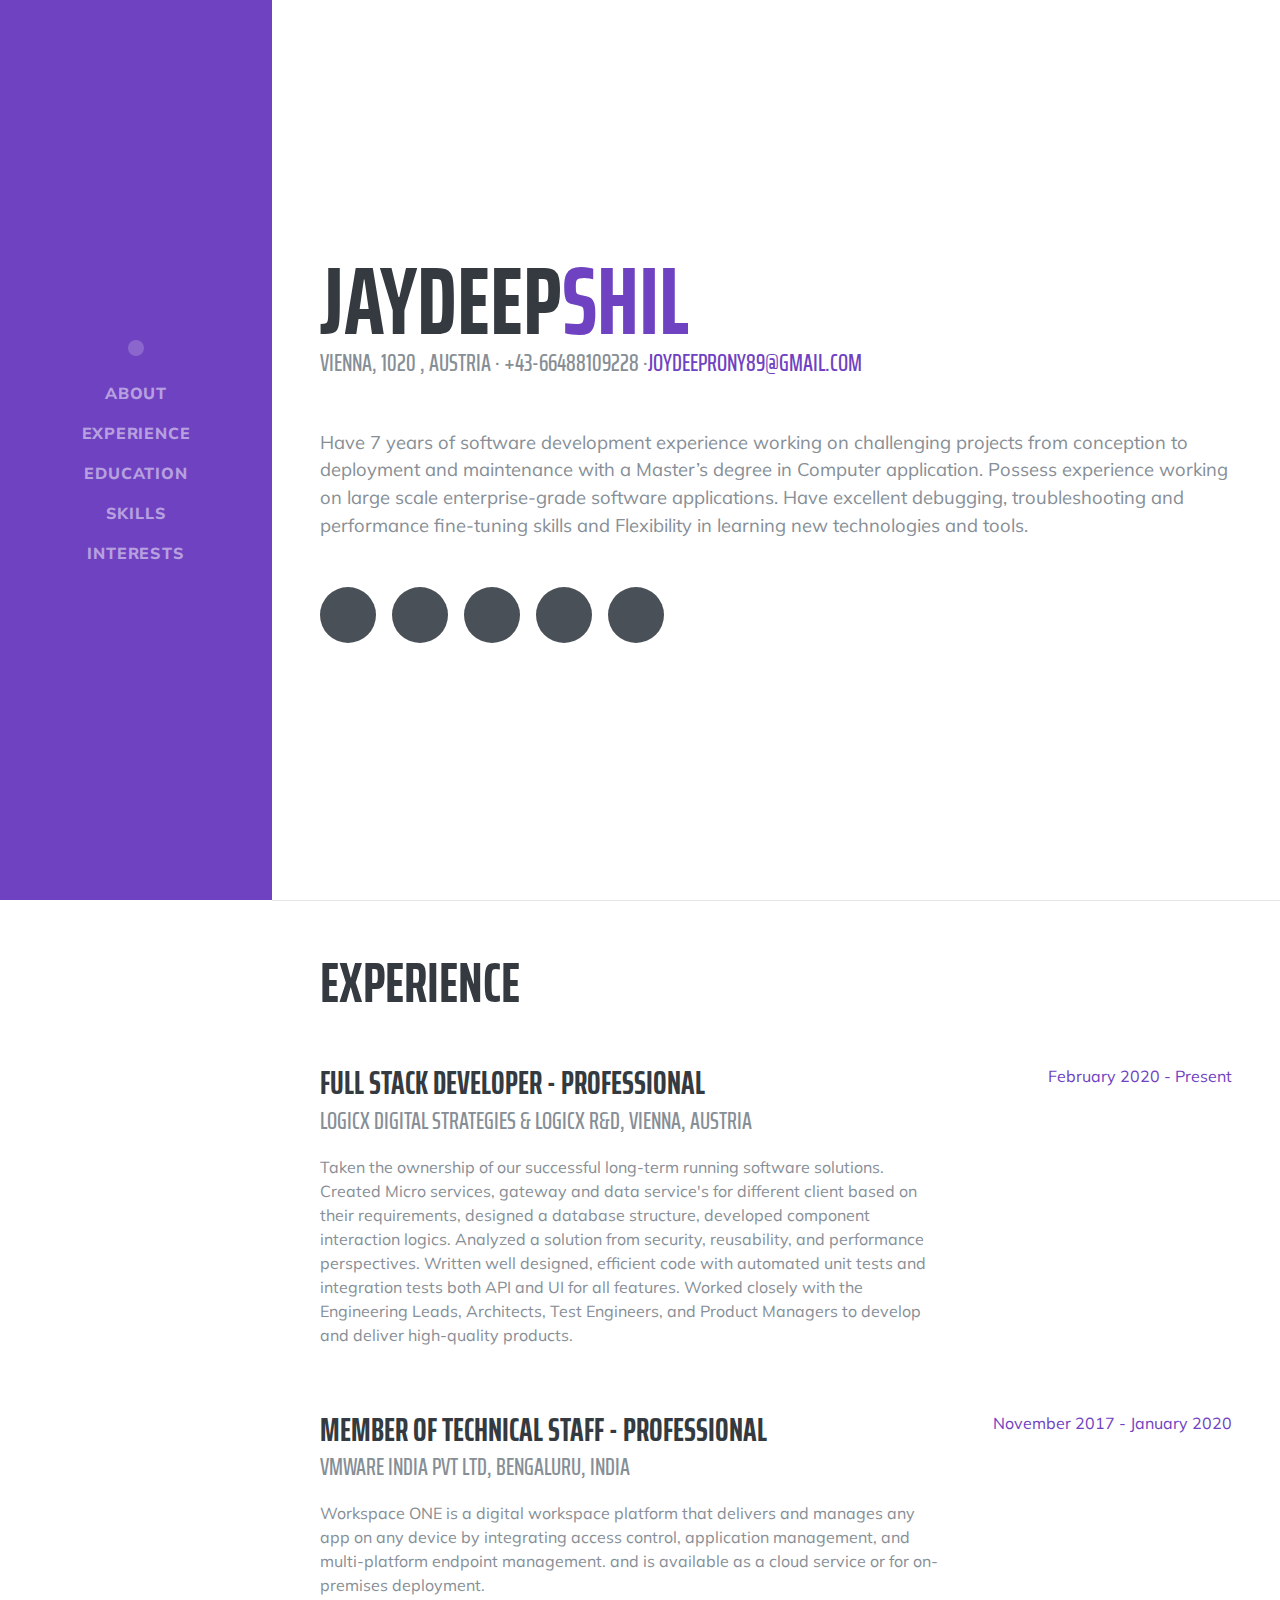
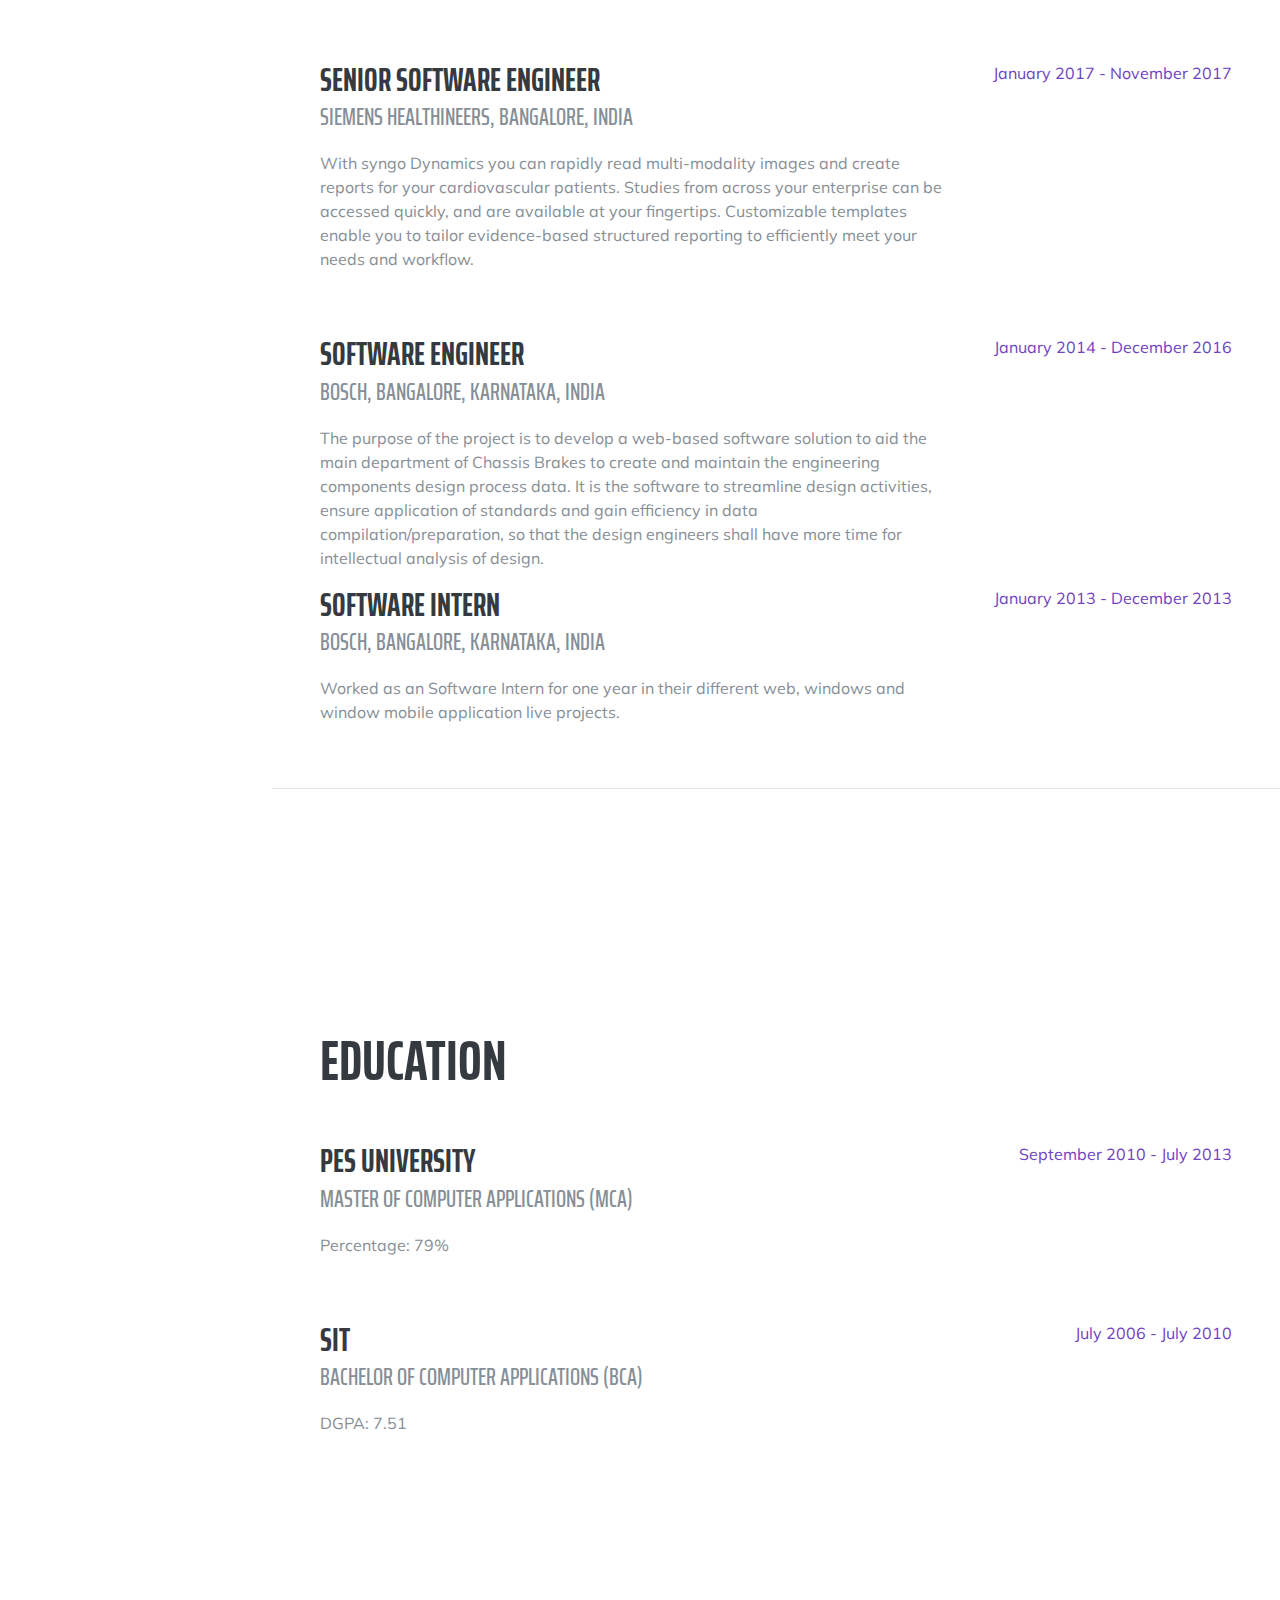
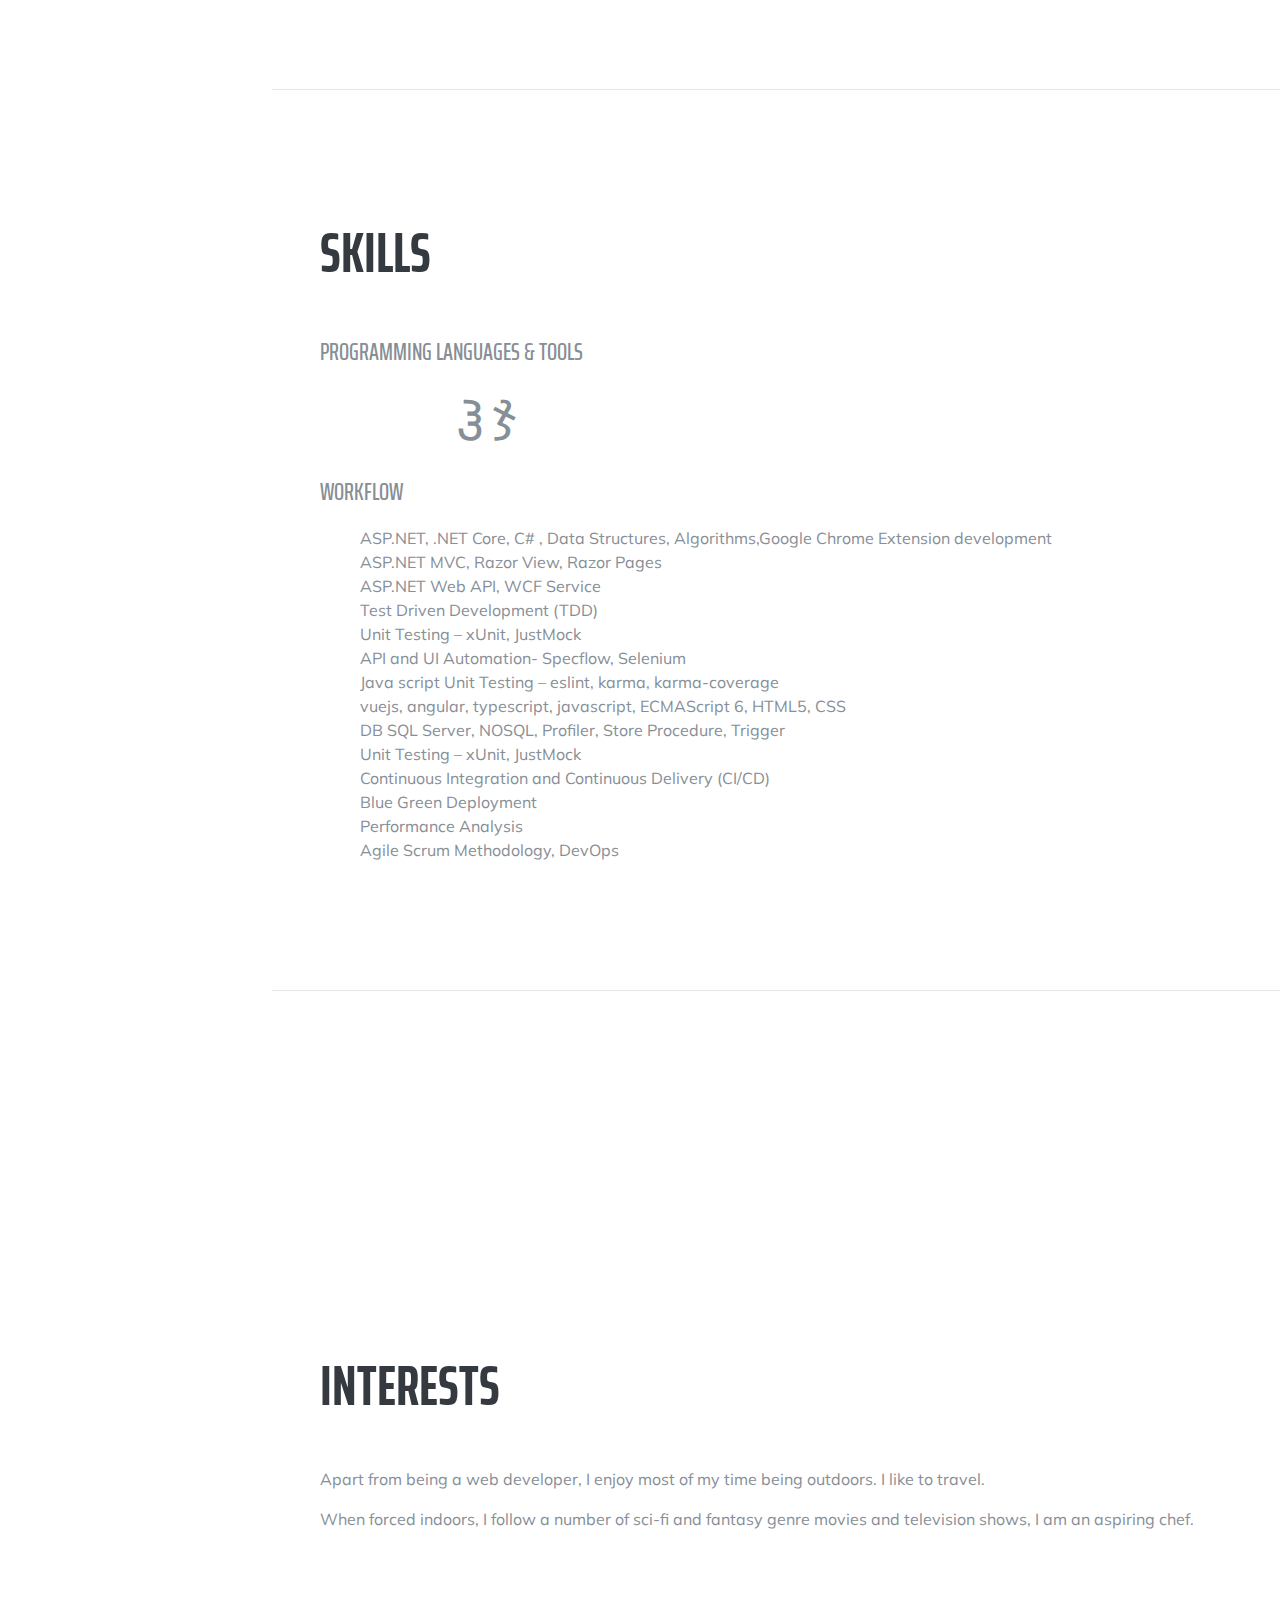
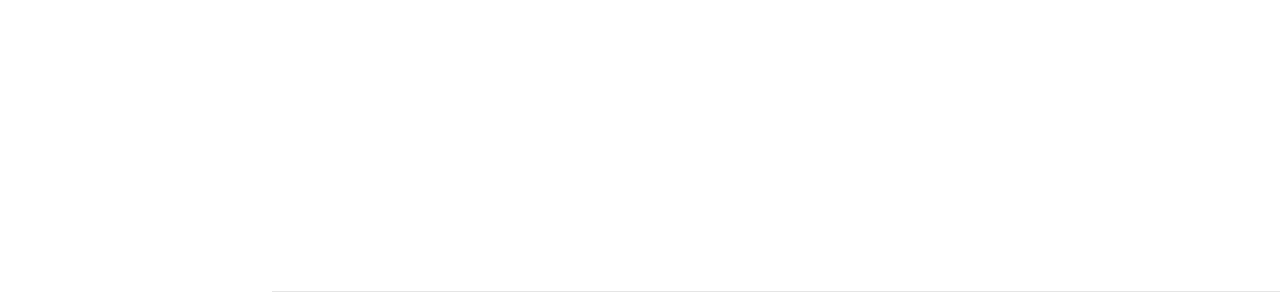
==== index.html @ bdb98673 "Updates" ====
<!DOCTYPE html><html lang="en"><head><meta charSet="utf-8"/><meta http-equiv="x-ua-compatible" content="ie=edge"/><meta name="viewport" content="width=device-width, initial-scale=1, shrink-to-fit=no"/><style data-href="/resume/styles.a770a1aa375eff1cada8.css">@import url(https://fonts.googleapis.com/css?family=Saira+Extra+Condensed:500,700);@import url(https://fonts.googleapis.com/css?family=Muli:400,400i,800,800i);
/*!
 * Bootstrap v4.3.1 (https://getbootstrap.com/)
 * Copyright 2011-2019 The Bootstrap Authors
 * Copyright 2011-2019 Twitter, Inc.
 * Licensed under MIT (https://github.com/twbs/bootstrap/blob/master/LICENSE)
 */:root{--blue:#007bff;--indigo:#6610f2;--purple:#6f42c1;--pink:#e83e8c;--red:#dc3545;--orange:#fd7e14;--yellow:#ffc107;--green:#28a745;--teal:#20c997;--cyan:#17a2b8;--white:#fff;--gray:#6c757d;--gray-dark:#343a40;--primary:#007bff;--secondary:#6c757d;--success:#28a745;--info:#17a2b8;--warning:#ffc107;--danger:#dc3545;--light:#f8f9fa;--dark:#343a40;--breakpoint-xs:0;--breakpoint-sm:576px;--breakpoint-md:768px;--breakpoint-lg:992px;--breakpoint-xl:1200px;--font-family-sans-serif:-apple-system,BlinkMacSystemFont,"Segoe UI",Roboto,"Helvetica Neue",Arial,"Noto Sans",sans-serif,"Apple Color Emoji","Segoe UI Emoji","Segoe UI Symbol","Noto Color Emoji";--font-family-monospace:SFMono-Regular,Menlo,Monaco,Consolas,"Liberation Mono","Courier New",monospace}*,:after,:before{box-sizing:border-box}html{font-family:sans-serif;line-height:1.15;-webkit-text-size-adjust:100%;-webkit-tap-highlight-color:transparent}article,aside,figcaption,figure,footer,header,hgroup,main,nav,section{display:block}body{margin:0;font-family:-apple-system,BlinkMacSystemFont,Segoe UI,Roboto,Helvetica Neue,Arial,Noto Sans,sans-serif,Apple Color Emoji,Segoe UI Emoji,Segoe UI Symbol,Noto Color Emoji;font-size:1rem;font-weight:400;line-height:1.5;color:#212529;text-align:left;background-color:#fff}[tabindex="-1"]:focus{outline:0!important}hr{box-sizing:content-box;height:0;overflow:visible}h1,h2,h3,h4,h5,h6{margin-top:0;margin-bottom:.5rem}p{margin-top:0;margin-bottom:1rem}abbr[data-original-title],abbr[title]{text-decoration:underline;-webkit-text-decoration:underline dotted;text-decoration:underline dotted;cursor:help;border-bottom:0;-webkit-text-decoration-skip-ink:none;text-decoration-skip-ink:none}address{font-style:normal;line-height:inherit}address,dl,ol,ul{margin-bottom:1rem}dl,ol,ul{margin-top:0}ol ol,ol ul,ul ol,ul ul{margin-bottom:0}dt{font-weight:700}dd{margin-bottom:.5rem;margin-left:0}blockquote{margin:0 0 1rem}b,strong{font-weight:bolder}small{font-size:80%}sub,sup{position:relative;font-size:75%;line-height:0;vertical-align:baseline}sub{bottom:-.25em}sup{top:-.5em}a{color:#007bff;text-decoration:none;background-color:transparent}a:hover{color:#0056b3;text-decoration:underline}a:not([href]):not([tabindex]),a:not([href]):not([tabindex]):focus,a:not([href]):not([tabindex]):hover{color:inherit;text-decoration:none}a:not([href]):not([tabindex]):focus{outline:0}code,kbd,pre,samp{font-family:SFMono-Regular,Menlo,Monaco,Consolas,Liberation Mono,Courier New,monospace;font-size:1em}pre{margin-top:0;margin-bottom:1rem;overflow:auto}figure{margin:0 0 1rem}img{border-style:none}img,svg{vertical-align:middle}svg{overflow:hidden}table{border-collapse:collapse}caption{padding-top:.75rem;padding-bottom:.75rem;color:#6c757d;text-align:left;caption-side:bottom}th{text-align:inherit}label{display:inline-block;margin-bottom:.5rem}button{border-radius:0}button:focus{outline:1px dotted;outline:5px auto -webkit-focus-ring-color}button,input,optgroup,select,textarea{margin:0;font-family:inherit;font-size:inherit;line-height:inherit}button,input{overflow:visible}button,select{text-transform:none}select{word-wrap:normal}[type=button],[type=reset],[type=submit],button{-webkit-appearance:button}[type=button]:not(:disabled),[type=reset]:not(:disabled),[type=submit]:not(:disabled),button:not(:disabled){cursor:pointer}[type=button]::-moz-focus-inner,[type=reset]::-moz-focus-inner,[type=submit]::-moz-focus-inner,button::-moz-focus-inner{padding:0;border-style:none}input[type=checkbox],input[type=radio]{box-sizing:border-box;padding:0}input[type=date],input[type=datetime-local],input[type=month],input[type=time]{-webkit-appearance:listbox}textarea{overflow:auto;resize:vertical}fieldset{min-width:0;padding:0;margin:0;border:0}legend{display:block;width:100%;max-width:100%;padding:0;margin-bottom:.5rem;font-size:1.5rem;line-height:inherit;color:inherit;white-space:normal}progress{vertical-align:baseline}[type=number]::-webkit-inner-spin-button,[type=number]::-webkit-outer-spin-button{height:auto}[type=search]{outline-offset:-2px;-webkit-appearance:none}[type=search]::-webkit-search-decoration{-webkit-appearance:none}::-webkit-file-upload-button{font:inherit;-webkit-appearance:button}output{display:inline-block}summary{display:list-item;cursor:pointer}template{display:none}[hidden]{display:none!important}.h1,.h2,.h3,.h4,.h5,.h6,h1,h2,h3,h4,h5,h6{margin-bottom:.5rem;font-weight:500;line-height:1.2}.h1,h1{font-size:2.5rem}.h2,h2{font-size:2rem}.h3,h3{font-size:1.75rem}.h4,h4{font-size:1.5rem}.h5,h5{font-size:1.25rem}.h6,h6{font-size:1rem}.lead{font-size:1.25rem;font-weight:300}.display-1{font-size:6rem}.display-1,.display-2{font-weight:300;line-height:1.2}.display-2{font-size:5.5rem}.display-3{font-size:4.5rem}.display-3,.display-4{font-weight:300;line-height:1.2}.display-4{font-size:3.5rem}hr{margin-top:1rem;margin-bottom:1rem;border:0;border-top:1px solid rgba(0,0,0,.1)}.small,small{font-size:80%;font-weight:400}.mark,mark{padding:.2em;background-color:#fcf8e3}.list-inline,.list-unstyled{padding-left:0;list-style:none}.list-inline-item{display:inline-block}.list-inline-item:not(:last-child){margin-right:.5rem}.initialism{font-size:90%;text-transform:uppercase}.blockquote{margin-bottom:1rem;font-size:1.25rem}.blockquote-footer{display:block;font-size:80%;color:#6c757d}.blockquote-footer:before{content:"\2014\A0"}.img-fluid,.img-thumbnail{max-width:100%;height:auto}.img-thumbnail{padding:.25rem;background-color:#fff;border:1px solid #dee2e6;border-radius:.25rem}.figure{display:inline-block}.figure-img{margin-bottom:.5rem;line-height:1}.figure-caption{font-size:90%;color:#6c757d}code{font-size:87.5%;color:#e83e8c;word-break:break-word}a>code{color:inherit}kbd{padding:.2rem .4rem;font-size:87.5%;color:#fff;background-color:#212529;border-radius:.2rem}kbd kbd{padding:0;font-size:100%;font-weight:700}pre{display:block;font-size:87.5%;color:#212529}pre code{font-size:inherit;color:inherit;word-break:normal}.pre-scrollable{max-height:340px;overflow-y:scroll}.container{width:100%;padding-right:15px;padding-left:15px;margin-right:auto;margin-left:auto}@media (min-width:576px){.container{max-width:540px}}@media (min-width:768px){.container{max-width:720px}}@media (min-width:992px){.container{max-width:960px}}@media (min-width:1200px){.container{max-width:1140px}}.container-fluid{width:100%;padding-right:15px;padding-left:15px;margin-right:auto;margin-left:auto}.row{display:flex;flex-wrap:wrap;margin-right:-15px;margin-left:-15px}.no-gutters{margin-right:0;margin-left:0}.no-gutters>.col,.no-gutters>[class*=col-]{padding-right:0;padding-left:0}.col,.col-1,.col-2,.col-3,.col-4,.col-5,.col-6,.col-7,.col-8,.col-9,.col-10,.col-11,.col-12,.col-auto,.col-lg,.col-lg-1,.col-lg-2,.col-lg-3,.col-lg-4,.col-lg-5,.col-lg-6,.col-lg-7,.col-lg-8,.col-lg-9,.col-lg-10,.col-lg-11,.col-lg-12,.col-lg-auto,.col-md,.col-md-1,.col-md-2,.col-md-3,.col-md-4,.col-md-5,.col-md-6,.col-md-7,.col-md-8,.col-md-9,.col-md-10,.col-md-11,.col-md-12,.col-md-auto,.col-sm,.col-sm-1,.col-sm-2,.col-sm-3,.col-sm-4,.col-sm-5,.col-sm-6,.col-sm-7,.col-sm-8,.col-sm-9,.col-sm-10,.col-sm-11,.col-sm-12,.col-sm-auto,.col-xl,.col-xl-1,.col-xl-2,.col-xl-3,.col-xl-4,.col-xl-5,.col-xl-6,.col-xl-7,.col-xl-8,.col-xl-9,.col-xl-10,.col-xl-11,.col-xl-12,.col-xl-auto{position:relative;width:100%;padding-right:15px;padding-left:15px}.col{flex-basis:0;flex-grow:1;max-width:100%}.col-auto{flex:0 0 auto;width:auto;max-width:100%}.col-1{flex:0 0 8.333333%;max-width:8.333333%}.col-2{flex:0 0 16.666667%;max-width:16.666667%}.col-3{flex:0 0 25%;max-width:25%}.col-4{flex:0 0 33.333333%;max-width:33.333333%}.col-5{flex:0 0 41.666667%;max-width:41.666667%}.col-6{flex:0 0 50%;max-width:50%}.col-7{flex:0 0 58.333333%;max-width:58.333333%}.col-8{flex:0 0 66.666667%;max-width:66.666667%}.col-9{flex:0 0 75%;max-width:75%}.col-10{flex:0 0 83.333333%;max-width:83.333333%}.col-11{flex:0 0 91.666667%;max-width:91.666667%}.col-12{flex:0 0 100%;max-width:100%}.order-first{order:-1}.order-last{order:13}.order-0{order:0}.order-1{order:1}.order-2{order:2}.order-3{order:3}.order-4{order:4}.order-5{order:5}.order-6{order:6}.order-7{order:7}.order-8{order:8}.order-9{order:9}.order-10{order:10}.order-11{order:11}.order-12{order:12}.offset-1{margin-left:8.333333%}.offset-2{margin-left:16.666667%}.offset-3{margin-left:25%}.offset-4{margin-left:33.333333%}.offset-5{margin-left:41.666667%}.offset-6{margin-left:50%}.offset-7{margin-left:58.333333%}.offset-8{margin-left:66.666667%}.offset-9{margin-left:75%}.offset-10{margin-left:83.333333%}.offset-11{margin-left:91.666667%}@media (min-width:576px){.col-sm{flex-basis:0;flex-grow:1;max-width:100%}.col-sm-auto{flex:0 0 auto;width:auto;max-width:100%}.col-sm-1{flex:0 0 8.333333%;max-width:8.333333%}.col-sm-2{flex:0 0 16.666667%;max-width:16.666667%}.col-sm-3{flex:0 0 25%;max-width:25%}.col-sm-4{flex:0 0 33.333333%;max-width:33.333333%}.col-sm-5{flex:0 0 41.666667%;max-width:41.666667%}.col-sm-6{flex:0 0 50%;max-width:50%}.col-sm-7{flex:0 0 58.333333%;max-width:58.333333%}.col-sm-8{flex:0 0 66.666667%;max-width:66.666667%}.col-sm-9{flex:0 0 75%;max-width:75%}.col-sm-10{flex:0 0 83.333333%;max-width:83.333333%}.col-sm-11{flex:0 0 91.666667%;max-width:91.666667%}.col-sm-12{flex:0 0 100%;max-width:100%}.order-sm-first{order:-1}.order-sm-last{order:13}.order-sm-0{order:0}.order-sm-1{order:1}.order-sm-2{order:2}.order-sm-3{order:3}.order-sm-4{order:4}.order-sm-5{order:5}.order-sm-6{order:6}.order-sm-7{order:7}.order-sm-8{order:8}.order-sm-9{order:9}.order-sm-10{order:10}.order-sm-11{order:11}.order-sm-12{order:12}.offset-sm-0{margin-left:0}.offset-sm-1{margin-left:8.333333%}.offset-sm-2{margin-left:16.666667%}.offset-sm-3{margin-left:25%}.offset-sm-4{margin-left:33.333333%}.offset-sm-5{margin-left:41.666667%}.offset-sm-6{margin-left:50%}.offset-sm-7{margin-left:58.333333%}.offset-sm-8{margin-left:66.666667%}.offset-sm-9{margin-left:75%}.offset-sm-10{margin-left:83.333333%}.offset-sm-11{margin-left:91.666667%}}@media (min-width:768px){.col-md{flex-basis:0;flex-grow:1;max-width:100%}.col-md-auto{flex:0 0 auto;width:auto;max-width:100%}.col-md-1{flex:0 0 8.333333%;max-width:8.333333%}.col-md-2{flex:0 0 16.666667%;max-width:16.666667%}.col-md-3{flex:0 0 25%;max-width:25%}.col-md-4{flex:0 0 33.333333%;max-width:33.333333%}.col-md-5{flex:0 0 41.666667%;max-width:41.666667%}.col-md-6{flex:0 0 50%;max-width:50%}.col-md-7{flex:0 0 58.333333%;max-width:58.333333%}.col-md-8{flex:0 0 66.666667%;max-width:66.666667%}.col-md-9{flex:0 0 75%;max-width:75%}.col-md-10{flex:0 0 83.333333%;max-width:83.333333%}.col-md-11{flex:0 0 91.666667%;max-width:91.666667%}.col-md-12{flex:0 0 100%;max-width:100%}.order-md-first{order:-1}.order-md-last{order:13}.order-md-0{order:0}.order-md-1{order:1}.order-md-2{order:2}.order-md-3{order:3}.order-md-4{order:4}.order-md-5{order:5}.order-md-6{order:6}.order-md-7{order:7}.order-md-8{order:8}.order-md-9{order:9}.order-md-10{order:10}.order-md-11{order:11}.order-md-12{order:12}.offset-md-0{margin-left:0}.offset-md-1{margin-left:8.333333%}.offset-md-2{margin-left:16.666667%}.offset-md-3{margin-left:25%}.offset-md-4{margin-left:33.333333%}.offset-md-5{margin-left:41.666667%}.offset-md-6{margin-left:50%}.offset-md-7{margin-left:58.333333%}.offset-md-8{margin-left:66.666667%}.offset-md-9{margin-left:75%}.offset-md-10{margin-left:83.333333%}.offset-md-11{margin-left:91.666667%}}@media (min-width:992px){.col-lg{flex-basis:0;flex-grow:1;max-width:100%}.col-lg-auto{flex:0 0 auto;width:auto;max-width:100%}.col-lg-1{flex:0 0 8.333333%;max-width:8.333333%}.col-lg-2{flex:0 0 16.666667%;max-width:16.666667%}.col-lg-3{flex:0 0 25%;max-width:25%}.col-lg-4{flex:0 0 33.333333%;max-width:33.333333%}.col-lg-5{flex:0 0 41.666667%;max-width:41.666667%}.col-lg-6{flex:0 0 50%;max-width:50%}.col-lg-7{flex:0 0 58.333333%;max-width:58.333333%}.col-lg-8{flex:0 0 66.666667%;max-width:66.666667%}.col-lg-9{flex:0 0 75%;max-width:75%}.col-lg-10{flex:0 0 83.333333%;max-width:83.333333%}.col-lg-11{flex:0 0 91.666667%;max-width:91.666667%}.col-lg-12{flex:0 0 100%;max-width:100%}.order-lg-first{order:-1}.order-lg-last{order:13}.order-lg-0{order:0}.order-lg-1{order:1}.order-lg-2{order:2}.order-lg-3{order:3}.order-lg-4{order:4}.order-lg-5{order:5}.order-lg-6{order:6}.order-lg-7{order:7}.order-lg-8{order:8}.order-lg-9{order:9}.order-lg-10{order:10}.order-lg-11{order:11}.order-lg-12{order:12}.offset-lg-0{margin-left:0}.offset-lg-1{margin-left:8.333333%}.offset-lg-2{margin-left:16.666667%}.offset-lg-3{margin-left:25%}.offset-lg-4{margin-left:33.333333%}.offset-lg-5{margin-left:41.666667%}.offset-lg-6{margin-left:50%}.offset-lg-7{margin-left:58.333333%}.offset-lg-8{margin-left:66.666667%}.offset-lg-9{margin-left:75%}.offset-lg-10{margin-left:83.333333%}.offset-lg-11{margin-left:91.666667%}}@media (min-width:1200px){.col-xl{flex-basis:0;flex-grow:1;max-width:100%}.col-xl-auto{flex:0 0 auto;width:auto;max-width:100%}.col-xl-1{flex:0 0 8.333333%;max-width:8.333333%}.col-xl-2{flex:0 0 16.666667%;max-width:16.666667%}.col-xl-3{flex:0 0 25%;max-width:25%}.col-xl-4{flex:0 0 33.333333%;max-width:33.333333%}.col-xl-5{flex:0 0 41.666667%;max-width:41.666667%}.col-xl-6{flex:0 0 50%;max-width:50%}.col-xl-7{flex:0 0 58.333333%;max-width:58.333333%}.col-xl-8{flex:0 0 66.666667%;max-width:66.666667%}.col-xl-9{flex:0 0 75%;max-width:75%}.col-xl-10{flex:0 0 83.333333%;max-width:83.333333%}.col-xl-11{flex:0 0 91.666667%;max-width:91.666667%}.col-xl-12{flex:0 0 100%;max-width:100%}.order-xl-first{order:-1}.order-xl-last{order:13}.order-xl-0{order:0}.order-xl-1{order:1}.order-xl-2{order:2}.order-xl-3{order:3}.order-xl-4{order:4}.order-xl-5{order:5}.order-xl-6{order:6}.order-xl-7{order:7}.order-xl-8{order:8}.order-xl-9{order:9}.order-xl-10{order:10}.order-xl-11{order:11}.order-xl-12{order:12}.offset-xl-0{margin-left:0}.offset-xl-1{margin-left:8.333333%}.offset-xl-2{margin-left:16.666667%}.offset-xl-3{margin-left:25%}.offset-xl-4{margin-left:33.333333%}.offset-xl-5{margin-left:41.666667%}.offset-xl-6{margin-left:50%}.offset-xl-7{margin-left:58.333333%}.offset-xl-8{margin-left:66.666667%}.offset-xl-9{margin-left:75%}.offset-xl-10{margin-left:83.333333%}.offset-xl-11{margin-left:91.666667%}}.table{width:100%;margin-bottom:1rem;color:#212529}.table td,.table th{padding:.75rem;vertical-align:top;border-top:1px solid #dee2e6}.table thead th{vertical-align:bottom;border-bottom:2px solid #dee2e6}.table tbody+tbody{border-top:2px solid #dee2e6}.table-sm td,.table-sm th{padding:.3rem}.table-bordered,.table-bordered td,.table-bordered th{border:1px solid #dee2e6}.table-bordered thead td,.table-bordered thead th{border-bottom-width:2px}.table-borderless tbody+tbody,.table-borderless td,.table-borderless th,.table-borderless thead th{border:0}.table-striped tbody tr:nth-of-type(odd){background-color:rgba(0,0,0,.05)}.table-hover tbody tr:hover{color:#212529;background-color:rgba(0,0,0,.075)}.table-primary,.table-primary>td,.table-primary>th{background-color:#b8daff}.table-primary tbody+tbody,.table-primary td,.table-primary th,.table-primary thead th{border-color:#7abaff}.table-hover .table-primary:hover,.table-hover .table-primary:hover>td,.table-hover .table-primary:hover>th{background-color:#9fcdff}.table-secondary,.table-secondary>td,.table-secondary>th{background-color:#d6d8db}.table-secondary tbody+tbody,.table-secondary td,.table-secondary th,.table-secondary thead th{border-color:#b3b7bb}.table-hover .table-secondary:hover,.table-hover .table-secondary:hover>td,.table-hover .table-secondary:hover>th{background-color:#c8cbcf}.table-success,.table-success>td,.table-success>th{background-color:#c3e6cb}.table-success tbody+tbody,.table-success td,.table-success th,.table-success thead th{border-color:#8fd19e}.table-hover .table-success:hover,.table-hover .table-success:hover>td,.table-hover .table-success:hover>th{background-color:#b1dfbb}.table-info,.table-info>td,.table-info>th{background-color:#bee5eb}.table-info tbody+tbody,.table-info td,.table-info th,.table-info thead th{border-color:#86cfda}.table-hover .table-info:hover,.table-hover .table-info:hover>td,.table-hover .table-info:hover>th{background-color:#abdde5}.table-warning,.table-warning>td,.table-warning>th{background-color:#ffeeba}.table-warning tbody+tbody,.table-warning td,.table-warning th,.table-warning thead th{border-color:#ffdf7e}.table-hover .table-warning:hover,.table-hover .table-warning:hover>td,.table-hover .table-warning:hover>th{background-color:#ffe8a1}.table-danger,.table-danger>td,.table-danger>th{background-color:#f5c6cb}.table-danger tbody+tbody,.table-danger td,.table-danger th,.table-danger thead th{border-color:#ed969e}.table-hover .table-danger:hover,.table-hover .table-danger:hover>td,.table-hover .table-danger:hover>th{background-color:#f1b0b7}.table-light,.table-light>td,.table-light>th{background-color:#fdfdfe}.table-light tbody+tbody,.table-light td,.table-light th,.table-light thead th{border-color:#fbfcfc}.table-hover .table-light:hover,.table-hover .table-light:hover>td,.table-hover .table-light:hover>th{background-color:#ececf6}.table-dark,.table-dark>td,.table-dark>th{background-color:#c6c8ca}.table-dark tbody+tbody,.table-dark td,.table-dark th,.table-dark thead th{border-color:#95999c}.table-hover .table-dark:hover,.table-hover .table-dark:hover>td,.table-hover .table-dark:hover>th{background-color:#b9bbbe}.table-active,.table-active>td,.table-active>th,.table-hover .table-active:hover,.table-hover .table-active:hover>td,.table-hover .table-active:hover>th{background-color:rgba(0,0,0,.075)}.table .thead-dark th{color:#fff;background-color:#343a40;border-color:#454d55}.table .thead-light th{color:#495057;background-color:#e9ecef;border-color:#dee2e6}.table-dark{color:#fff;background-color:#343a40}.table-dark td,.table-dark th,.table-dark thead th{border-color:#454d55}.table-dark.table-bordered{border:0}.table-dark.table-striped tbody tr:nth-of-type(odd){background-color:hsla(0,0%,100%,.05)}.table-dark.table-hover tbody tr:hover{color:#fff;background-color:hsla(0,0%,100%,.075)}@media (max-width:575.98px){.table-responsive-sm{display:block;width:100%;overflow-x:auto;-webkit-overflow-scrolling:touch}.table-responsive-sm>.table-bordered{border:0}}@media (max-width:767.98px){.table-responsive-md{display:block;width:100%;overflow-x:auto;-webkit-overflow-scrolling:touch}.table-responsive-md>.table-bordered{border:0}}@media (max-width:991.98px){.table-responsive-lg{display:block;width:100%;overflow-x:auto;-webkit-overflow-scrolling:touch}.table-responsive-lg>.table-bordered{border:0}}@media (max-width:1199.98px){.table-responsive-xl{display:block;width:100%;overflow-x:auto;-webkit-overflow-scrolling:touch}.table-responsive-xl>.table-bordered{border:0}}.table-responsive{display:block;width:100%;overflow-x:auto;-webkit-overflow-scrolling:touch}.table-responsive>.table-bordered{border:0}.form-control{display:block;width:100%;height:calc(1.5em + .75rem + 2px);padding:.375rem .75rem;font-size:1rem;font-weight:400;line-height:1.5;color:#495057;background-color:#fff;background-clip:padding-box;border:1px solid #ced4da;border-radius:.25rem;transition:border-color .15s ease-in-out,box-shadow .15s ease-in-out}@media (prefers-reduced-motion:reduce){.form-control{transition:none}}.form-control::-ms-expand{background-color:transparent;border:0}.form-control:focus{color:#495057;background-color:#fff;border-color:#80bdff;outline:0;box-shadow:0 0 0 .2rem rgba(0,123,255,.25)}.form-control::-webkit-input-placeholder{color:#6c757d;opacity:1}.form-control:-ms-input-placeholder{color:#6c757d;opacity:1}.form-control::-ms-input-placeholder{color:#6c757d;opacity:1}.form-control::placeholder{color:#6c757d;opacity:1}.form-control:disabled,.form-control[readonly]{background-color:#e9ecef;opacity:1}select.form-control:focus::-ms-value{color:#495057;background-color:#fff}.form-control-file,.form-control-range{display:block;width:100%}.col-form-label{padding-top:calc(.375rem + 1px);padding-bottom:calc(.375rem + 1px);margin-bottom:0;font-size:inherit;line-height:1.5}.col-form-label-lg{padding-top:calc(.5rem + 1px);padding-bottom:calc(.5rem + 1px);font-size:1.25rem;line-height:1.5}.col-form-label-sm{padding-top:calc(.25rem + 1px);padding-bottom:calc(.25rem + 1px);font-size:.875rem;line-height:1.5}.form-control-plaintext{display:block;width:100%;padding-top:.375rem;padding-bottom:.375rem;margin-bottom:0;line-height:1.5;color:#212529;background-color:transparent;border:solid transparent;border-width:1px 0}.form-control-plaintext.form-control-lg,.form-control-plaintext.form-control-sm{padding-right:0;padding-left:0}.form-control-sm{height:calc(1.5em + .5rem + 2px);padding:.25rem .5rem;font-size:.875rem;line-height:1.5;border-radius:.2rem}.form-control-lg{height:calc(1.5em + 1rem + 2px);padding:.5rem 1rem;font-size:1.25rem;line-height:1.5;border-radius:.3rem}select.form-control[multiple],select.form-control[size],textarea.form-control{height:auto}.form-group{margin-bottom:1rem}.form-text{display:block;margin-top:.25rem}.form-row{display:flex;flex-wrap:wrap;margin-right:-5px;margin-left:-5px}.form-row>.col,.form-row>[class*=col-]{padding-right:5px;padding-left:5px}.form-check{position:relative;display:block;padding-left:1.25rem}.form-check-input{position:absolute;margin-top:.3rem;margin-left:-1.25rem}.form-check-input:disabled~.form-check-label{color:#6c757d}.form-check-label{margin-bottom:0}.form-check-inline{display:inline-flex;align-items:center;padding-left:0;margin-right:.75rem}.form-check-inline .form-check-input{position:static;margin-top:0;margin-right:.3125rem;margin-left:0}.valid-feedback{display:none;width:100%;margin-top:.25rem;font-size:80%;color:#28a745}.valid-tooltip{position:absolute;top:100%;z-index:5;display:none;max-width:100%;padding:.25rem .5rem;margin-top:.1rem;font-size:.875rem;line-height:1.5;color:#fff;background-color:rgba(40,167,69,.9);border-radius:.25rem}.form-control.is-valid,.was-validated .form-control:valid{border-color:#28a745;padding-right:calc(1.5em + .75rem);background-image:url("data:image/svg+xml;charset=utf-8,%3Csvg xmlns='http://www.w3.org/2000/svg' viewBox='0 0 8 8'%3E%3Cpath fill='%2328a745' d='M2.3 6.73L.6 4.53c-.4-1.04.46-1.4 1.1-.8l1.1 1.4 3.4-3.8c.6-.63 1.6-.27 1.2.7l-4 4.6c-.43.5-.8.4-1.1.1z'/%3E%3C/svg%3E");background-repeat:no-repeat;background-position:100% calc(.375em + .1875rem);background-size:calc(.75em + .375rem) calc(.75em + .375rem)}.form-control.is-valid:focus,.was-validated .form-control:valid:focus{border-color:#28a745;box-shadow:0 0 0 .2rem rgba(40,167,69,.25)}.form-control.is-valid~.valid-feedback,.form-control.is-valid~.valid-tooltip,.was-validated .form-control:valid~.valid-feedback,.was-validated .form-control:valid~.valid-tooltip{display:block}.was-validated textarea.form-control:valid,textarea.form-control.is-valid{padding-right:calc(1.5em + .75rem);background-position:top calc(.375em + .1875rem) right calc(.375em + .1875rem)}.custom-select.is-valid,.was-validated .custom-select:valid{border-color:#28a745;padding-right:calc((3em + 2.25rem)/4 + 1.75rem);background:url("data:image/svg+xml;charset=utf-8,%3Csvg xmlns='http://www.w3.org/2000/svg' viewBox='0 0 4 5'%3E%3Cpath fill='%23343a40' d='M2 0L0 2h4zm0 5L0 3h4z'/%3E%3C/svg%3E") no-repeat right .75rem center/8px 10px,url("data:image/svg+xml;charset=utf-8,%3Csvg xmlns='http://www.w3.org/2000/svg' viewBox='0 0 8 8'%3E%3Cpath fill='%2328a745' d='M2.3 6.73L.6 4.53c-.4-1.04.46-1.4 1.1-.8l1.1 1.4 3.4-3.8c.6-.63 1.6-.27 1.2.7l-4 4.6c-.43.5-.8.4-1.1.1z'/%3E%3C/svg%3E") #fff no-repeat center right 1.75rem/calc(.75em + .375rem) calc(.75em + .375rem)}.custom-select.is-valid:focus,.was-validated .custom-select:valid:focus{border-color:#28a745;box-shadow:0 0 0 .2rem rgba(40,167,69,.25)}.custom-select.is-valid~.valid-feedback,.custom-select.is-valid~.valid-tooltip,.form-control-file.is-valid~.valid-feedback,.form-control-file.is-valid~.valid-tooltip,.was-validated .custom-select:valid~.valid-feedback,.was-validated .custom-select:valid~.valid-tooltip,.was-validated .form-control-file:valid~.valid-feedback,.was-validated .form-control-file:valid~.valid-tooltip{display:block}.form-check-input.is-valid~.form-check-label,.was-validated .form-check-input:valid~.form-check-label{color:#28a745}.form-check-input.is-valid~.valid-feedback,.form-check-input.is-valid~.valid-tooltip,.was-validated .form-check-input:valid~.valid-feedback,.was-validated .form-check-input:valid~.valid-tooltip{display:block}.custom-control-input.is-valid~.custom-control-label,.was-validated .custom-control-input:valid~.custom-control-label{color:#28a745}.custom-control-input.is-valid~.custom-control-label:before,.was-validated .custom-control-input:valid~.custom-control-label:before{border-color:#28a745}.custom-control-input.is-valid~.valid-feedback,.custom-control-input.is-valid~.valid-tooltip,.was-validated .custom-control-input:valid~.valid-feedback,.was-validated .custom-control-input:valid~.valid-tooltip{display:block}.custom-control-input.is-valid:checked~.custom-control-label:before,.was-validated .custom-control-input:valid:checked~.custom-control-label:before{border-color:#34ce57;background-color:#34ce57}.custom-control-input.is-valid:focus~.custom-control-label:before,.was-validated .custom-control-input:valid:focus~.custom-control-label:before{box-shadow:0 0 0 .2rem rgba(40,167,69,.25)}.custom-control-input.is-valid:focus:not(:checked)~.custom-control-label:before,.custom-file-input.is-valid~.custom-file-label,.was-validated .custom-control-input:valid:focus:not(:checked)~.custom-control-label:before,.was-validated .custom-file-input:valid~.custom-file-label{border-color:#28a745}.custom-file-input.is-valid~.valid-feedback,.custom-file-input.is-valid~.valid-tooltip,.was-validated .custom-file-input:valid~.valid-feedback,.was-validated .custom-file-input:valid~.valid-tooltip{display:block}.custom-file-input.is-valid:focus~.custom-file-label,.was-validated .custom-file-input:valid:focus~.custom-file-label{border-color:#28a745;box-shadow:0 0 0 .2rem rgba(40,167,69,.25)}.invalid-feedback{display:none;width:100%;margin-top:.25rem;font-size:80%;color:#dc3545}.invalid-tooltip{position:absolute;top:100%;z-index:5;display:none;max-width:100%;padding:.25rem .5rem;margin-top:.1rem;font-size:.875rem;line-height:1.5;color:#fff;background-color:rgba(220,53,69,.9);border-radius:.25rem}.form-control.is-invalid,.was-validated .form-control:invalid{border-color:#dc3545;padding-right:calc(1.5em + .75rem);background-image:url("data:image/svg+xml;charset=utf-8,%3Csvg xmlns='http://www.w3.org/2000/svg' fill='%23dc3545' viewBox='-2 -2 7 7'%3E%3Cpath stroke='%23dc3545' d='M0 0l3 3m0-3L0 3'/%3E%3Ccircle r='.5'/%3E%3Ccircle cx='3' r='.5'/%3E%3Ccircle cy='3' r='.5'/%3E%3Ccircle cx='3' cy='3' r='.5'/%3E%3C/svg%3E");background-repeat:no-repeat;background-position:100% calc(.375em + .1875rem);background-size:calc(.75em + .375rem) calc(.75em + .375rem)}.form-control.is-invalid:focus,.was-validated .form-control:invalid:focus{border-color:#dc3545;box-shadow:0 0 0 .2rem rgba(220,53,69,.25)}.form-control.is-invalid~.invalid-feedback,.form-control.is-invalid~.invalid-tooltip,.was-validated .form-control:invalid~.invalid-feedback,.was-validated .form-control:invalid~.invalid-tooltip{display:block}.was-validated textarea.form-control:invalid,textarea.form-control.is-invalid{padding-right:calc(1.5em + .75rem);background-position:top calc(.375em + .1875rem) right calc(.375em + .1875rem)}.custom-select.is-invalid,.was-validated .custom-select:invalid{border-color:#dc3545;padding-right:calc((3em + 2.25rem)/4 + 1.75rem);background:url("data:image/svg+xml;charset=utf-8,%3Csvg xmlns='http://www.w3.org/2000/svg' viewBox='0 0 4 5'%3E%3Cpath fill='%23343a40' d='M2 0L0 2h4zm0 5L0 3h4z'/%3E%3C/svg%3E") no-repeat right .75rem center/8px 10px,url("data:image/svg+xml;charset=utf-8,%3Csvg xmlns='http://www.w3.org/2000/svg' fill='%23dc3545' viewBox='-2 -2 7 7'%3E%3Cpath stroke='%23dc3545' d='M0 0l3 3m0-3L0 3'/%3E%3Ccircle r='.5'/%3E%3Ccircle cx='3' r='.5'/%3E%3Ccircle cy='3' r='.5'/%3E%3Ccircle cx='3' cy='3' r='.5'/%3E%3C/svg%3E") #fff no-repeat center right 1.75rem/calc(.75em + .375rem) calc(.75em + .375rem)}.custom-select.is-invalid:focus,.was-validated .custom-select:invalid:focus{border-color:#dc3545;box-shadow:0 0 0 .2rem rgba(220,53,69,.25)}.custom-select.is-invalid~.invalid-feedback,.custom-select.is-invalid~.invalid-tooltip,.form-control-file.is-invalid~.invalid-feedback,.form-control-file.is-invalid~.invalid-tooltip,.was-validated .custom-select:invalid~.invalid-feedback,.was-validated .custom-select:invalid~.invalid-tooltip,.was-validated .form-control-file:invalid~.invalid-feedback,.was-validated .form-control-file:invalid~.invalid-tooltip{display:block}.form-check-input.is-invalid~.form-check-label,.was-validated .form-check-input:invalid~.form-check-label{color:#dc3545}.form-check-input.is-invalid~.invalid-feedback,.form-check-input.is-invalid~.invalid-tooltip,.was-validated .form-check-input:invalid~.invalid-feedback,.was-validated .form-check-input:invalid~.invalid-tooltip{display:block}.custom-control-input.is-invalid~.custom-control-label,.was-validated .custom-control-input:invalid~.custom-control-label{color:#dc3545}.custom-control-input.is-invalid~.custom-control-label:before,.was-validated .custom-control-input:invalid~.custom-control-label:before{border-color:#dc3545}.custom-control-input.is-invalid~.invalid-feedback,.custom-control-input.is-invalid~.invalid-tooltip,.was-validated .custom-control-input:invalid~.invalid-feedback,.was-validated .custom-control-input:invalid~.invalid-tooltip{display:block}.custom-control-input.is-invalid:checked~.custom-control-label:before,.was-validated .custom-control-input:invalid:checked~.custom-control-label:before{border-color:#e4606d;background-color:#e4606d}.custom-control-input.is-invalid:focus~.custom-control-label:before,.was-validated .custom-control-input:invalid:focus~.custom-control-label:before{box-shadow:0 0 0 .2rem rgba(220,53,69,.25)}.custom-control-input.is-invalid:focus:not(:checked)~.custom-control-label:before,.custom-file-input.is-invalid~.custom-file-label,.was-validated .custom-control-input:invalid:focus:not(:checked)~.custom-control-label:before,.was-validated .custom-file-input:invalid~.custom-file-label{border-color:#dc3545}.custom-file-input.is-invalid~.invalid-feedback,.custom-file-input.is-invalid~.invalid-tooltip,.was-validated .custom-file-input:invalid~.invalid-feedback,.was-validated .custom-file-input:invalid~.invalid-tooltip{display:block}.custom-file-input.is-invalid:focus~.custom-file-label,.was-validated .custom-file-input:invalid:focus~.custom-file-label{border-color:#dc3545;box-shadow:0 0 0 .2rem rgba(220,53,69,.25)}.form-inline{display:flex;flex-flow:row wrap;align-items:center}.form-inline .form-check{width:100%}@media (min-width:576px){.form-inline label{justify-content:center}.form-inline .form-group,.form-inline label{display:flex;align-items:center;margin-bottom:0}.form-inline .form-group{flex:0 0 auto;flex-flow:row wrap}.form-inline .form-control{display:inline-block;width:auto;vertical-align:middle}.form-inline .form-control-plaintext{display:inline-block}.form-inline .custom-select,.form-inline .input-group{width:auto}.form-inline .form-check{display:flex;align-items:center;justify-content:center;width:auto;padding-left:0}.form-inline .form-check-input{position:relative;flex-shrink:0;margin-top:0;margin-right:.25rem;margin-left:0}.form-inline .custom-control{align-items:center;justify-content:center}.form-inline .custom-control-label{margin-bottom:0}}.btn{display:inline-block;font-weight:400;color:#212529;text-align:center;vertical-align:middle;-webkit-user-select:none;-ms-user-select:none;user-select:none;background-color:transparent;border:1px solid transparent;padding:.375rem .75rem;font-size:1rem;line-height:1.5;border-radius:.25rem;transition:color .15s ease-in-out,background-color .15s ease-in-out,border-color .15s ease-in-out,box-shadow .15s ease-in-out}@media (prefers-reduced-motion:reduce){.btn{transition:none}}.btn:hover{color:#212529;text-decoration:none}.btn.focus,.btn:focus{outline:0;box-shadow:0 0 0 .2rem rgba(0,123,255,.25)}.btn.disabled,.btn:disabled{opacity:.65}a.btn.disabled,fieldset:disabled a.btn{pointer-events:none}.btn-primary{color:#fff;background-color:#007bff;border-color:#007bff}.btn-primary:hover{color:#fff;background-color:#0069d9;border-color:#0062cc}.btn-primary.focus,.btn-primary:focus{box-shadow:0 0 0 .2rem rgba(38,143,255,.5)}.btn-primary.disabled,.btn-primary:disabled{color:#fff;background-color:#007bff;border-color:#007bff}.btn-primary:not(:disabled):not(.disabled).active,.btn-primary:not(:disabled):not(.disabled):active,.show>.btn-primary.dropdown-toggle{color:#fff;background-color:#0062cc;border-color:#005cbf}.btn-primary:not(:disabled):not(.disabled).active:focus,.btn-primary:not(:disabled):not(.disabled):active:focus,.show>.btn-primary.dropdown-toggle:focus{box-shadow:0 0 0 .2rem rgba(38,143,255,.5)}.btn-secondary{color:#fff;background-color:#6c757d;border-color:#6c757d}.btn-secondary:hover{color:#fff;background-color:#5a6268;border-color:#545b62}.btn-secondary.focus,.btn-secondary:focus{box-shadow:0 0 0 .2rem rgba(130,138,145,.5)}.btn-secondary.disabled,.btn-secondary:disabled{color:#fff;background-color:#6c757d;border-color:#6c757d}.btn-secondary:not(:disabled):not(.disabled).active,.btn-secondary:not(:disabled):not(.disabled):active,.show>.btn-secondary.dropdown-toggle{color:#fff;background-color:#545b62;border-color:#4e555b}.btn-secondary:not(:disabled):not(.disabled).active:focus,.btn-secondary:not(:disabled):not(.disabled):active:focus,.show>.btn-secondary.dropdown-toggle:focus{box-shadow:0 0 0 .2rem rgba(130,138,145,.5)}.btn-success{color:#fff;background-color:#28a745;border-color:#28a745}.btn-success:hover{color:#fff;background-color:#218838;border-color:#1e7e34}.btn-success.focus,.btn-success:focus{box-shadow:0 0 0 .2rem rgba(72,180,97,.5)}.btn-success.disabled,.btn-success:disabled{color:#fff;background-color:#28a745;border-color:#28a745}.btn-success:not(:disabled):not(.disabled).active,.btn-success:not(:disabled):not(.disabled):active,.show>.btn-success.dropdown-toggle{color:#fff;background-color:#1e7e34;border-color:#1c7430}.btn-success:not(:disabled):not(.disabled).active:focus,.btn-success:not(:disabled):not(.disabled):active:focus,.show>.btn-success.dropdown-toggle:focus{box-shadow:0 0 0 .2rem rgba(72,180,97,.5)}.btn-info{color:#fff;background-color:#17a2b8;border-color:#17a2b8}.btn-info:hover{color:#fff;background-color:#138496;border-color:#117a8b}.btn-info.focus,.btn-info:focus{box-shadow:0 0 0 .2rem rgba(58,176,195,.5)}.btn-info.disabled,.btn-info:disabled{color:#fff;background-color:#17a2b8;border-color:#17a2b8}.btn-info:not(:disabled):not(.disabled).active,.btn-info:not(:disabled):not(.disabled):active,.show>.btn-info.dropdown-toggle{color:#fff;background-color:#117a8b;border-color:#10707f}.btn-info:not(:disabled):not(.disabled).active:focus,.btn-info:not(:disabled):not(.disabled):active:focus,.show>.btn-info.dropdown-toggle:focus{box-shadow:0 0 0 .2rem rgba(58,176,195,.5)}.btn-warning{color:#212529;background-color:#ffc107;border-color:#ffc107}.btn-warning:hover{color:#212529;background-color:#e0a800;border-color:#d39e00}.btn-warning.focus,.btn-warning:focus{box-shadow:0 0 0 .2rem rgba(222,170,12,.5)}.btn-warning.disabled,.btn-warning:disabled{color:#212529;background-color:#ffc107;border-color:#ffc107}.btn-warning:not(:disabled):not(.disabled).active,.btn-warning:not(:disabled):not(.disabled):active,.show>.btn-warning.dropdown-toggle{color:#212529;background-color:#d39e00;border-color:#c69500}.btn-warning:not(:disabled):not(.disabled).active:focus,.btn-warning:not(:disabled):not(.disabled):active:focus,.show>.btn-warning.dropdown-toggle:focus{box-shadow:0 0 0 .2rem rgba(222,170,12,.5)}.btn-danger{color:#fff;background-color:#dc3545;border-color:#dc3545}.btn-danger:hover{color:#fff;background-color:#c82333;border-color:#bd2130}.btn-danger.focus,.btn-danger:focus{box-shadow:0 0 0 .2rem rgba(225,83,97,.5)}.btn-danger.disabled,.btn-danger:disabled{color:#fff;background-color:#dc3545;border-color:#dc3545}.btn-danger:not(:disabled):not(.disabled).active,.btn-danger:not(:disabled):not(.disabled):active,.show>.btn-danger.dropdown-toggle{color:#fff;background-color:#bd2130;border-color:#b21f2d}.btn-danger:not(:disabled):not(.disabled).active:focus,.btn-danger:not(:disabled):not(.disabled):active:focus,.show>.btn-danger.dropdown-toggle:focus{box-shadow:0 0 0 .2rem rgba(225,83,97,.5)}.btn-light{color:#212529;background-color:#f8f9fa;border-color:#f8f9fa}.btn-light:hover{color:#212529;background-color:#e2e6ea;border-color:#dae0e5}.btn-light.focus,.btn-light:focus{box-shadow:0 0 0 .2rem rgba(216,217,219,.5)}.btn-light.disabled,.btn-light:disabled{color:#212529;background-color:#f8f9fa;border-color:#f8f9fa}.btn-light:not(:disabled):not(.disabled).active,.btn-light:not(:disabled):not(.disabled):active,.show>.btn-light.dropdown-toggle{color:#212529;background-color:#dae0e5;border-color:#d3d9df}.btn-light:not(:disabled):not(.disabled).active:focus,.btn-light:not(:disabled):not(.disabled):active:focus,.show>.btn-light.dropdown-toggle:focus{box-shadow:0 0 0 .2rem rgba(216,217,219,.5)}.btn-dark{color:#fff;background-color:#343a40;border-color:#343a40}.btn-dark:hover{color:#fff;background-color:#23272b;border-color:#1d2124}.btn-dark.focus,.btn-dark:focus{box-shadow:0 0 0 .2rem rgba(82,88,93,.5)}.btn-dark.disabled,.btn-dark:disabled{color:#fff;background-color:#343a40;border-color:#343a40}.btn-dark:not(:disabled):not(.disabled).active,.btn-dark:not(:disabled):not(.disabled):active,.show>.btn-dark.dropdown-toggle{color:#fff;background-color:#1d2124;border-color:#171a1d}.btn-dark:not(:disabled):not(.disabled).active:focus,.btn-dark:not(:disabled):not(.disabled):active:focus,.show>.btn-dark.dropdown-toggle:focus{box-shadow:0 0 0 .2rem rgba(82,88,93,.5)}.btn-outline-primary{color:#007bff;border-color:#007bff}.btn-outline-primary:hover{color:#fff;background-color:#007bff;border-color:#007bff}.btn-outline-primary.focus,.btn-outline-primary:focus{box-shadow:0 0 0 .2rem rgba(0,123,255,.5)}.btn-outline-primary.disabled,.btn-outline-primary:disabled{color:#007bff;background-color:transparent}.btn-outline-primary:not(:disabled):not(.disabled).active,.btn-outline-primary:not(:disabled):not(.disabled):active,.show>.btn-outline-primary.dropdown-toggle{color:#fff;background-color:#007bff;border-color:#007bff}.btn-outline-primary:not(:disabled):not(.disabled).active:focus,.btn-outline-primary:not(:disabled):not(.disabled):active:focus,.show>.btn-outline-primary.dropdown-toggle:focus{box-shadow:0 0 0 .2rem rgba(0,123,255,.5)}.btn-outline-secondary{color:#6c757d;border-color:#6c757d}.btn-outline-secondary:hover{color:#fff;background-color:#6c757d;border-color:#6c757d}.btn-outline-secondary.focus,.btn-outline-secondary:focus{box-shadow:0 0 0 .2rem rgba(108,117,125,.5)}.btn-outline-secondary.disabled,.btn-outline-secondary:disabled{color:#6c757d;background-color:transparent}.btn-outline-secondary:not(:disabled):not(.disabled).active,.btn-outline-secondary:not(:disabled):not(.disabled):active,.show>.btn-outline-secondary.dropdown-toggle{color:#fff;background-color:#6c757d;border-color:#6c757d}.btn-outline-secondary:not(:disabled):not(.disabled).active:focus,.btn-outline-secondary:not(:disabled):not(.disabled):active:focus,.show>.btn-outline-secondary.dropdown-toggle:focus{box-shadow:0 0 0 .2rem rgba(108,117,125,.5)}.btn-outline-success{color:#28a745;border-color:#28a745}.btn-outline-success:hover{color:#fff;background-color:#28a745;border-color:#28a745}.btn-outline-success.focus,.btn-outline-success:focus{box-shadow:0 0 0 .2rem rgba(40,167,69,.5)}.btn-outline-success.disabled,.btn-outline-success:disabled{color:#28a745;background-color:transparent}.btn-outline-success:not(:disabled):not(.disabled).active,.btn-outline-success:not(:disabled):not(.disabled):active,.show>.btn-outline-success.dropdown-toggle{color:#fff;background-color:#28a745;border-color:#28a745}.btn-outline-success:not(:disabled):not(.disabled).active:focus,.btn-outline-success:not(:disabled):not(.disabled):active:focus,.show>.btn-outline-success.dropdown-toggle:focus{box-shadow:0 0 0 .2rem rgba(40,167,69,.5)}.btn-outline-info{color:#17a2b8;border-color:#17a2b8}.btn-outline-info:hover{color:#fff;background-color:#17a2b8;border-color:#17a2b8}.btn-outline-info.focus,.btn-outline-info:focus{box-shadow:0 0 0 .2rem rgba(23,162,184,.5)}.btn-outline-info.disabled,.btn-outline-info:disabled{color:#17a2b8;background-color:transparent}.btn-outline-info:not(:disabled):not(.disabled).active,.btn-outline-info:not(:disabled):not(.disabled):active,.show>.btn-outline-info.dropdown-toggle{color:#fff;background-color:#17a2b8;border-color:#17a2b8}.btn-outline-info:not(:disabled):not(.disabled).active:focus,.btn-outline-info:not(:disabled):not(.disabled):active:focus,.show>.btn-outline-info.dropdown-toggle:focus{box-shadow:0 0 0 .2rem rgba(23,162,184,.5)}.btn-outline-warning{color:#ffc107;border-color:#ffc107}.btn-outline-warning:hover{color:#212529;background-color:#ffc107;border-color:#ffc107}.btn-outline-warning.focus,.btn-outline-warning:focus{box-shadow:0 0 0 .2rem rgba(255,193,7,.5)}.btn-outline-warning.disabled,.btn-outline-warning:disabled{color:#ffc107;background-color:transparent}.btn-outline-warning:not(:disabled):not(.disabled).active,.btn-outline-warning:not(:disabled):not(.disabled):active,.show>.btn-outline-warning.dropdown-toggle{color:#212529;background-color:#ffc107;border-color:#ffc107}.btn-outline-warning:not(:disabled):not(.disabled).active:focus,.btn-outline-warning:not(:disabled):not(.disabled):active:focus,.show>.btn-outline-warning.dropdown-toggle:focus{box-shadow:0 0 0 .2rem rgba(255,193,7,.5)}.btn-outline-danger{color:#dc3545;border-color:#dc3545}.btn-outline-danger:hover{color:#fff;background-color:#dc3545;border-color:#dc3545}.btn-outline-danger.focus,.btn-outline-danger:focus{box-shadow:0 0 0 .2rem rgba(220,53,69,.5)}.btn-outline-danger.disabled,.btn-outline-danger:disabled{color:#dc3545;background-color:transparent}.btn-outline-danger:not(:disabled):not(.disabled).active,.btn-outline-danger:not(:disabled):not(.disabled):active,.show>.btn-outline-danger.dropdown-toggle{color:#fff;background-color:#dc3545;border-color:#dc3545}.btn-outline-danger:not(:disabled):not(.disabled).active:focus,.btn-outline-danger:not(:disabled):not(.disabled):active:focus,.show>.btn-outline-danger.dropdown-toggle:focus{box-shadow:0 0 0 .2rem rgba(220,53,69,.5)}.btn-outline-light{color:#f8f9fa;border-color:#f8f9fa}.btn-outline-light:hover{color:#212529;background-color:#f8f9fa;border-color:#f8f9fa}.btn-outline-light.focus,.btn-outline-light:focus{box-shadow:0 0 0 .2rem rgba(248,249,250,.5)}.btn-outline-light.disabled,.btn-outline-light:disabled{color:#f8f9fa;background-color:transparent}.btn-outline-light:not(:disabled):not(.disabled).active,.btn-outline-light:not(:disabled):not(.disabled):active,.show>.btn-outline-light.dropdown-toggle{color:#212529;background-color:#f8f9fa;border-color:#f8f9fa}.btn-outline-light:not(:disabled):not(.disabled).active:focus,.btn-outline-light:not(:disabled):not(.disabled):active:focus,.show>.btn-outline-light.dropdown-toggle:focus{box-shadow:0 0 0 .2rem rgba(248,249,250,.5)}.btn-outline-dark{color:#343a40;border-color:#343a40}.btn-outline-dark:hover{color:#fff;background-color:#343a40;border-color:#343a40}.btn-outline-dark.focus,.btn-outline-dark:focus{box-shadow:0 0 0 .2rem rgba(52,58,64,.5)}.btn-outline-dark.disabled,.btn-outline-dark:disabled{color:#343a40;background-color:transparent}.btn-outline-dark:not(:disabled):not(.disabled).active,.btn-outline-dark:not(:disabled):not(.disabled):active,.show>.btn-outline-dark.dropdown-toggle{color:#fff;background-color:#343a40;border-color:#343a40}.btn-outline-dark:not(:disabled):not(.disabled).active:focus,.btn-outline-dark:not(:disabled):not(.disabled):active:focus,.show>.btn-outline-dark.dropdown-toggle:focus{box-shadow:0 0 0 .2rem rgba(52,58,64,.5)}.btn-link{font-weight:400;color:#007bff;text-decoration:none}.btn-link:hover{color:#0056b3;text-decoration:underline}.btn-link.focus,.btn-link:focus{text-decoration:underline;box-shadow:none}.btn-link.disabled,.btn-link:disabled{color:#6c757d;pointer-events:none}.btn-group-lg>.btn,.btn-lg{padding:.5rem 1rem;font-size:1.25rem;line-height:1.5;border-radius:.3rem}.btn-group-sm>.btn,.btn-sm{padding:.25rem .5rem;font-size:.875rem;line-height:1.5;border-radius:.2rem}.btn-block{display:block;width:100%}.btn-block+.btn-block{margin-top:.5rem}input[type=button].btn-block,input[type=reset].btn-block,input[type=submit].btn-block{width:100%}.fade{transition:opacity .15s linear}@media (prefers-reduced-motion:reduce){.fade{transition:none}}.fade:not(.show){opacity:0}.collapse:not(.show){display:none}.collapsing{position:relative;height:0;overflow:hidden;transition:height .35s ease}@media (prefers-reduced-motion:reduce){.collapsing{transition:none}}.dropdown,.dropleft,.dropright,.dropup{position:relative}.dropdown-toggle{white-space:nowrap}.dropdown-toggle:after{display:inline-block;margin-left:.255em;vertical-align:.255em;content:"";border-top:.3em solid;border-right:.3em solid transparent;border-bottom:0;border-left:.3em solid transparent}.dropdown-toggle:empty:after{margin-left:0}.dropdown-menu{position:absolute;top:100%;left:0;z-index:1000;display:none;float:left;min-width:10rem;padding:.5rem 0;margin:.125rem 0 0;font-size:1rem;color:#212529;text-align:left;list-style:none;background-color:#fff;background-clip:padding-box;border:1px solid rgba(0,0,0,.15);border-radius:.25rem}.dropdown-menu-left{right:auto;left:0}.dropdown-menu-right{right:0;left:auto}@media (min-width:576px){.dropdown-menu-sm-left{right:auto;left:0}.dropdown-menu-sm-right{right:0;left:auto}}@media (min-width:768px){.dropdown-menu-md-left{right:auto;left:0}.dropdown-menu-md-right{right:0;left:auto}}@media (min-width:992px){.dropdown-menu-lg-left{right:auto;left:0}.dropdown-menu-lg-right{right:0;left:auto}}@media (min-width:1200px){.dropdown-menu-xl-left{right:auto;left:0}.dropdown-menu-xl-right{right:0;left:auto}}.dropup .dropdown-menu{top:auto;bottom:100%;margin-top:0;margin-bottom:.125rem}.dropup .dropdown-toggle:after{display:inline-block;margin-left:.255em;vertical-align:.255em;content:"";border-top:0;border-right:.3em solid transparent;border-bottom:.3em solid;border-left:.3em solid transparent}.dropup .dropdown-toggle:empty:after{margin-left:0}.dropright .dropdown-menu{top:0;right:auto;left:100%;margin-top:0;margin-left:.125rem}.dropright .dropdown-toggle:after{display:inline-block;margin-left:.255em;vertical-align:.255em;content:"";border-top:.3em solid transparent;border-right:0;border-bottom:.3em solid transparent;border-left:.3em solid}.dropright .dropdown-toggle:empty:after{margin-left:0}.dropright .dropdown-toggle:after{vertical-align:0}.dropleft .dropdown-menu{top:0;right:100%;left:auto;margin-top:0;margin-right:.125rem}.dropleft .dropdown-toggle:after{display:inline-block;margin-left:.255em;vertical-align:.255em;content:"";display:none}.dropleft .dropdown-toggle:before{display:inline-block;margin-right:.255em;vertical-align:.255em;content:"";border-top:.3em solid transparent;border-right:.3em solid;border-bottom:.3em solid transparent}.dropleft .dropdown-toggle:empty:after{margin-left:0}.dropleft .dropdown-toggle:before{vertical-align:0}.dropdown-menu[x-placement^=bottom],.dropdown-menu[x-placement^=left],.dropdown-menu[x-placement^=right],.dropdown-menu[x-placement^=top]{right:auto;bottom:auto}.dropdown-divider{height:0;margin:.5rem 0;overflow:hidden;border-top:1px solid #e9ecef}.dropdown-item{display:block;width:100%;padding:.25rem 1.5rem;clear:both;font-weight:400;color:#212529;text-align:inherit;white-space:nowrap;background-color:transparent;border:0}.dropdown-item:focus,.dropdown-item:hover{color:#16181b;text-decoration:none;background-color:#f8f9fa}.dropdown-item.active,.dropdown-item:active{color:#fff;text-decoration:none;background-color:#007bff}.dropdown-item.disabled,.dropdown-item:disabled{color:#6c757d;pointer-events:none;background-color:transparent}.dropdown-menu.show{display:block}.dropdown-header{display:block;padding:.5rem 1.5rem;margin-bottom:0;font-size:.875rem;color:#6c757d;white-space:nowrap}.dropdown-item-text{display:block;padding:.25rem 1.5rem;color:#212529}.btn-group,.btn-group-vertical{position:relative;display:inline-flex;vertical-align:middle}.btn-group-vertical>.btn,.btn-group>.btn{position:relative;flex:1 1 auto}.btn-group-vertical>.btn.active,.btn-group-vertical>.btn:active,.btn-group-vertical>.btn:focus,.btn-group-vertical>.btn:hover,.btn-group>.btn.active,.btn-group>.btn:active,.btn-group>.btn:focus,.btn-group>.btn:hover{z-index:1}.btn-toolbar{display:flex;flex-wrap:wrap;justify-content:flex-start}.btn-toolbar .input-group{width:auto}.btn-group>.btn-group:not(:first-child),.btn-group>.btn:not(:first-child){margin-left:-1px}.btn-group>.btn-group:not(:last-child)>.btn,.btn-group>.btn:not(:last-child):not(.dropdown-toggle){border-top-right-radius:0;border-bottom-right-radius:0}.btn-group>.btn-group:not(:first-child)>.btn,.btn-group>.btn:not(:first-child){border-top-left-radius:0;border-bottom-left-radius:0}.dropdown-toggle-split{padding-right:.5625rem;padding-left:.5625rem}.dropdown-toggle-split:after,.dropright .dropdown-toggle-split:after,.dropup .dropdown-toggle-split:after{margin-left:0}.dropleft .dropdown-toggle-split:before{margin-right:0}.btn-group-sm>.btn+.dropdown-toggle-split,.btn-sm+.dropdown-toggle-split{padding-right:.375rem;padding-left:.375rem}.btn-group-lg>.btn+.dropdown-toggle-split,.btn-lg+.dropdown-toggle-split{padding-right:.75rem;padding-left:.75rem}.btn-group-vertical{flex-direction:column;align-items:flex-start;justify-content:center}.btn-group-vertical>.btn,.btn-group-vertical>.btn-group{width:100%}.btn-group-vertical>.btn-group:not(:first-child),.btn-group-vertical>.btn:not(:first-child){margin-top:-1px}.btn-group-vertical>.btn-group:not(:last-child)>.btn,.btn-group-vertical>.btn:not(:last-child):not(.dropdown-toggle){border-bottom-right-radius:0;border-bottom-left-radius:0}.btn-group-vertical>.btn-group:not(:first-child)>.btn,.btn-group-vertical>.btn:not(:first-child){border-top-left-radius:0;border-top-right-radius:0}.btn-group-toggle>.btn,.btn-group-toggle>.btn-group>.btn{margin-bottom:0}.btn-group-toggle>.btn-group>.btn input[type=checkbox],.btn-group-toggle>.btn-group>.btn input[type=radio],.btn-group-toggle>.btn input[type=checkbox],.btn-group-toggle>.btn input[type=radio]{position:absolute;clip:rect(0,0,0,0);pointer-events:none}.input-group{position:relative;display:flex;flex-wrap:wrap;align-items:stretch;width:100%}.input-group>.custom-file,.input-group>.custom-select,.input-group>.form-control,.input-group>.form-control-plaintext{position:relative;flex:1 1 auto;width:1%;margin-bottom:0}.input-group>.custom-file+.custom-file,.input-group>.custom-file+.custom-select,.input-group>.custom-file+.form-control,.input-group>.custom-select+.custom-file,.input-group>.custom-select+.custom-select,.input-group>.custom-select+.form-control,.input-group>.form-control+.custom-file,.input-group>.form-control+.custom-select,.input-group>.form-control+.form-control,.input-group>.form-control-plaintext+.custom-file,.input-group>.form-control-plaintext+.custom-select,.input-group>.form-control-plaintext+.form-control{margin-left:-1px}.input-group>.custom-file .custom-file-input:focus~.custom-file-label,.input-group>.custom-select:focus,.input-group>.form-control:focus{z-index:3}.input-group>.custom-file .custom-file-input:focus{z-index:4}.input-group>.custom-select:not(:last-child),.input-group>.form-control:not(:last-child){border-top-right-radius:0;border-bottom-right-radius:0}.input-group>.custom-select:not(:first-child),.input-group>.form-control:not(:first-child){border-top-left-radius:0;border-bottom-left-radius:0}.input-group>.custom-file{display:flex;align-items:center}.input-group>.custom-file:not(:last-child) .custom-file-label,.input-group>.custom-file:not(:last-child) .custom-file-label:after{border-top-right-radius:0;border-bottom-right-radius:0}.input-group>.custom-file:not(:first-child) .custom-file-label{border-top-left-radius:0;border-bottom-left-radius:0}.input-group-append,.input-group-prepend{display:flex}.input-group-append .btn,.input-group-prepend .btn{position:relative;z-index:2}.input-group-append .btn:focus,.input-group-prepend .btn:focus{z-index:3}.input-group-append .btn+.btn,.input-group-append .btn+.input-group-text,.input-group-append .input-group-text+.btn,.input-group-append .input-group-text+.input-group-text,.input-group-prepend .btn+.btn,.input-group-prepend .btn+.input-group-text,.input-group-prepend .input-group-text+.btn,.input-group-prepend .input-group-text+.input-group-text{margin-left:-1px}.input-group-prepend{margin-right:-1px}.input-group-append{margin-left:-1px}.input-group-text{display:flex;align-items:center;padding:.375rem .75rem;margin-bottom:0;font-size:1rem;font-weight:400;line-height:1.5;color:#495057;text-align:center;white-space:nowrap;background-color:#e9ecef;border:1px solid #ced4da;border-radius:.25rem}.input-group-text input[type=checkbox],.input-group-text input[type=radio]{margin-top:0}.input-group-lg>.custom-select,.input-group-lg>.form-control:not(textarea){height:calc(1.5em + 1rem + 2px)}.input-group-lg>.custom-select,.input-group-lg>.form-control,.input-group-lg>.input-group-append>.btn,.input-group-lg>.input-group-append>.input-group-text,.input-group-lg>.input-group-prepend>.btn,.input-group-lg>.input-group-prepend>.input-group-text{padding:.5rem 1rem;font-size:1.25rem;line-height:1.5;border-radius:.3rem}.input-group-sm>.custom-select,.input-group-sm>.form-control:not(textarea){height:calc(1.5em + .5rem + 2px)}.input-group-sm>.custom-select,.input-group-sm>.form-control,.input-group-sm>.input-group-append>.btn,.input-group-sm>.input-group-append>.input-group-text,.input-group-sm>.input-group-prepend>.btn,.input-group-sm>.input-group-prepend>.input-group-text{padding:.25rem .5rem;font-size:.875rem;line-height:1.5;border-radius:.2rem}.input-group-lg>.custom-select,.input-group-sm>.custom-select{padding-right:1.75rem}.input-group>.input-group-append:last-child>.btn:not(:last-child):not(.dropdown-toggle),.input-group>.input-group-append:last-child>.input-group-text:not(:last-child),.input-group>.input-group-append:not(:last-child)>.btn,.input-group>.input-group-append:not(:last-child)>.input-group-text,.input-group>.input-group-prepend>.btn,.input-group>.input-group-prepend>.input-group-text{border-top-right-radius:0;border-bottom-right-radius:0}.input-group>.input-group-append>.btn,.input-group>.input-group-append>.input-group-text,.input-group>.input-group-prepend:first-child>.btn:not(:first-child),.input-group>.input-group-prepend:first-child>.input-group-text:not(:first-child),.input-group>.input-group-prepend:not(:first-child)>.btn,.input-group>.input-group-prepend:not(:first-child)>.input-group-text{border-top-left-radius:0;border-bottom-left-radius:0}.custom-control{position:relative;display:block;min-height:1.5rem;padding-left:1.5rem}.custom-control-inline{display:inline-flex;margin-right:1rem}.custom-control-input{position:absolute;z-index:-1;opacity:0}.custom-control-input:checked~.custom-control-label:before{color:#fff;border-color:#007bff;background-color:#007bff}.custom-control-input:focus~.custom-control-label:before{box-shadow:0 0 0 .2rem rgba(0,123,255,.25)}.custom-control-input:focus:not(:checked)~.custom-control-label:before{border-color:#80bdff}.custom-control-input:not(:disabled):active~.custom-control-label:before{color:#fff;background-color:#b3d7ff;border-color:#b3d7ff}.custom-control-input:disabled~.custom-control-label{color:#6c757d}.custom-control-input:disabled~.custom-control-label:before{background-color:#e9ecef}.custom-control-label{position:relative;margin-bottom:0;vertical-align:top}.custom-control-label:before{pointer-events:none;background-color:#fff;border:1px solid #adb5bd}.custom-control-label:after,.custom-control-label:before{position:absolute;top:.25rem;left:-1.5rem;display:block;width:1rem;height:1rem;content:""}.custom-control-label:after{background:no-repeat 50%/50% 50%}.custom-checkbox .custom-control-label:before{border-radius:.25rem}.custom-checkbox .custom-control-input:checked~.custom-control-label:after{background-image:url("data:image/svg+xml;charset=utf-8,%3Csvg xmlns='http://www.w3.org/2000/svg' viewBox='0 0 8 8'%3E%3Cpath fill='%23fff' d='M6.564.75l-3.59 3.612-1.538-1.55L0 4.26 2.974 7.25 8 2.193z'/%3E%3C/svg%3E")}.custom-checkbox .custom-control-input:indeterminate~.custom-control-label:before{border-color:#007bff;background-color:#007bff}.custom-checkbox .custom-control-input:indeterminate~.custom-control-label:after{background-image:url("data:image/svg+xml;charset=utf-8,%3Csvg xmlns='http://www.w3.org/2000/svg' viewBox='0 0 4 4'%3E%3Cpath stroke='%23fff' d='M0 2h4'/%3E%3C/svg%3E")}.custom-checkbox .custom-control-input:disabled:checked~.custom-control-label:before{background-color:rgba(0,123,255,.5)}.custom-checkbox .custom-control-input:disabled:indeterminate~.custom-control-label:before{background-color:rgba(0,123,255,.5)}.custom-radio .custom-control-label:before{border-radius:50%}.custom-radio .custom-control-input:checked~.custom-control-label:after{background-image:url("data:image/svg+xml;charset=utf-8,%3Csvg xmlns='http://www.w3.org/2000/svg' viewBox='-4 -4 8 8'%3E%3Ccircle r='3' fill='%23fff'/%3E%3C/svg%3E")}.custom-radio .custom-control-input:disabled:checked~.custom-control-label:before{background-color:rgba(0,123,255,.5)}.custom-switch{padding-left:2.25rem}.custom-switch .custom-control-label:before{left:-2.25rem;width:1.75rem;pointer-events:all;border-radius:.5rem}.custom-switch .custom-control-label:after{top:calc(.25rem + 2px);left:calc(-2.25rem + 2px);width:calc(1rem - 4px);height:calc(1rem - 4px);background-color:#adb5bd;border-radius:.5rem;transition:transform .15s ease-in-out,background-color .15s ease-in-out,border-color .15s ease-in-out,box-shadow .15s ease-in-out}@media (prefers-reduced-motion:reduce){.custom-switch .custom-control-label:after{transition:none}}.custom-switch .custom-control-input:checked~.custom-control-label:after{background-color:#fff;transform:translateX(.75rem)}.custom-switch .custom-control-input:disabled:checked~.custom-control-label:before{background-color:rgba(0,123,255,.5)}.custom-select{display:inline-block;width:100%;height:calc(1.5em + .75rem + 2px);padding:.375rem 1.75rem .375rem .75rem;font-size:1rem;font-weight:400;line-height:1.5;color:#495057;vertical-align:middle;background:url("data:image/svg+xml;charset=utf-8,%3Csvg xmlns='http://www.w3.org/2000/svg' viewBox='0 0 4 5'%3E%3Cpath fill='%23343a40' d='M2 0L0 2h4zm0 5L0 3h4z'/%3E%3C/svg%3E") no-repeat right .75rem center/8px 10px;background-color:#fff;border:1px solid #ced4da;border-radius:.25rem;-webkit-appearance:none;-moz-appearance:none;appearance:none}.custom-select:focus{border-color:#80bdff;outline:0;box-shadow:0 0 0 .2rem rgba(0,123,255,.25)}.custom-select:focus::-ms-value{color:#495057;background-color:#fff}.custom-select[multiple],.custom-select[size]:not([size="1"]){height:auto;padding-right:.75rem;background-image:none}.custom-select:disabled{color:#6c757d;background-color:#e9ecef}.custom-select::-ms-expand{display:none}.custom-select-sm{height:calc(1.5em + .5rem + 2px);padding-top:.25rem;padding-bottom:.25rem;padding-left:.5rem;font-size:.875rem}.custom-select-lg{height:calc(1.5em + 1rem + 2px);padding-top:.5rem;padding-bottom:.5rem;padding-left:1rem;font-size:1.25rem}.custom-file{display:inline-block;margin-bottom:0}.custom-file,.custom-file-input{position:relative;width:100%;height:calc(1.5em + .75rem + 2px)}.custom-file-input{z-index:2;margin:0;opacity:0}.custom-file-input:focus~.custom-file-label{border-color:#80bdff;box-shadow:0 0 0 .2rem rgba(0,123,255,.25)}.custom-file-input:disabled~.custom-file-label{background-color:#e9ecef}.custom-file-input:lang(en)~.custom-file-label:after{content:"Browse"}.custom-file-input~.custom-file-label[data-browse]:after{content:attr(data-browse)}.custom-file-label{left:0;z-index:1;height:calc(1.5em + .75rem + 2px);font-weight:400;background-color:#fff;border:1px solid #ced4da;border-radius:.25rem}.custom-file-label,.custom-file-label:after{position:absolute;top:0;right:0;padding:.375rem .75rem;line-height:1.5;color:#495057}.custom-file-label:after{bottom:0;z-index:3;display:block;height:calc(1.5em + .75rem);content:"Browse";background-color:#e9ecef;border-left:inherit;border-radius:0 .25rem .25rem 0}.custom-range{width:100%;height:1.4rem;padding:0;background-color:transparent;-webkit-appearance:none;-moz-appearance:none;appearance:none}.custom-range:focus{outline:0}.custom-range:focus::-webkit-slider-thumb{box-shadow:0 0 0 1px #fff,0 0 0 .2rem rgba(0,123,255,.25)}.custom-range:focus::-moz-range-thumb{box-shadow:0 0 0 1px #fff,0 0 0 .2rem rgba(0,123,255,.25)}.custom-range:focus::-ms-thumb{box-shadow:0 0 0 1px #fff,0 0 0 .2rem rgba(0,123,255,.25)}.custom-range::-moz-focus-outer{border:0}.custom-range::-webkit-slider-thumb{width:1rem;height:1rem;margin-top:-.25rem;background-color:#007bff;border:0;border-radius:1rem;-webkit-transition:background-color .15s ease-in-out,border-color .15s ease-in-out,box-shadow .15s ease-in-out;transition:background-color .15s ease-in-out,border-color .15s ease-in-out,box-shadow .15s ease-in-out;-webkit-appearance:none;appearance:none}@media (prefers-reduced-motion:reduce){.custom-range::-webkit-slider-thumb{-webkit-transition:none;transition:none}}.custom-range::-webkit-slider-thumb:active{background-color:#b3d7ff}.custom-range::-webkit-slider-runnable-track{width:100%;height:.5rem;color:transparent;cursor:pointer;background-color:#dee2e6;border-color:transparent;border-radius:1rem}.custom-range::-moz-range-thumb{width:1rem;height:1rem;background-color:#007bff;border:0;border-radius:1rem;-moz-transition:background-color .15s ease-in-out,border-color .15s ease-in-out,box-shadow .15s ease-in-out;transition:background-color .15s ease-in-out,border-color .15s ease-in-out,box-shadow .15s ease-in-out;-moz-appearance:none;appearance:none}@media (prefers-reduced-motion:reduce){.custom-range::-moz-range-thumb{-moz-transition:none;transition:none}}.custom-range::-moz-range-thumb:active{background-color:#b3d7ff}.custom-range::-moz-range-track{width:100%;height:.5rem;color:transparent;cursor:pointer;background-color:#dee2e6;border-color:transparent;border-radius:1rem}.custom-range::-ms-thumb{width:1rem;height:1rem;margin-top:0;margin-right:.2rem;margin-left:.2rem;background-color:#007bff;border:0;border-radius:1rem;-ms-transition:background-color .15s ease-in-out,border-color .15s ease-in-out,box-shadow .15s ease-in-out;transition:background-color .15s ease-in-out,border-color .15s ease-in-out,box-shadow .15s ease-in-out;appearance:none}@media (prefers-reduced-motion:reduce){.custom-range::-ms-thumb{-ms-transition:none;transition:none}}.custom-range::-ms-thumb:active{background-color:#b3d7ff}.custom-range::-ms-track{width:100%;height:.5rem;color:transparent;cursor:pointer;background-color:transparent;border-color:transparent;border-width:.5rem}.custom-range::-ms-fill-lower,.custom-range::-ms-fill-upper{background-color:#dee2e6;border-radius:1rem}.custom-range::-ms-fill-upper{margin-right:15px}.custom-range:disabled::-webkit-slider-thumb{background-color:#adb5bd}.custom-range:disabled::-webkit-slider-runnable-track{cursor:default}.custom-range:disabled::-moz-range-thumb{background-color:#adb5bd}.custom-range:disabled::-moz-range-track{cursor:default}.custom-range:disabled::-ms-thumb{background-color:#adb5bd}.custom-control-label:before,.custom-file-label,.custom-select{transition:background-color .15s ease-in-out,border-color .15s ease-in-out,box-shadow .15s ease-in-out}@media (prefers-reduced-motion:reduce){.custom-control-label:before,.custom-file-label,.custom-select{transition:none}}.nav{display:flex;flex-wrap:wrap;padding-left:0;margin-bottom:0;list-style:none}.nav-link{display:block;padding:.5rem 1rem}.nav-link:focus,.nav-link:hover{text-decoration:none}.nav-link.disabled{color:#6c757d;pointer-events:none;cursor:default}.nav-tabs{border-bottom:1px solid #dee2e6}.nav-tabs .nav-item{margin-bottom:-1px}.nav-tabs .nav-link{border:1px solid transparent;border-top-left-radius:.25rem;border-top-right-radius:.25rem}.nav-tabs .nav-link:focus,.nav-tabs .nav-link:hover{border-color:#e9ecef #e9ecef #dee2e6}.nav-tabs .nav-link.disabled{color:#6c757d;background-color:transparent;border-color:transparent}.nav-tabs .nav-item.show .nav-link,.nav-tabs .nav-link.active{color:#495057;background-color:#fff;border-color:#dee2e6 #dee2e6 #fff}.nav-tabs .dropdown-menu{margin-top:-1px;border-top-left-radius:0;border-top-right-radius:0}.nav-pills .nav-link{border-radius:.25rem}.nav-pills .nav-link.active,.nav-pills .show>.nav-link{color:#fff;background-color:#007bff}.nav-fill .nav-item{flex:1 1 auto;text-align:center}.nav-justified .nav-item{flex-basis:0;flex-grow:1;text-align:center}.tab-content>.tab-pane{display:none}.tab-content>.active{display:block}.navbar{position:relative;padding:.5rem 1rem}.navbar,.navbar>.container,.navbar>.container-fluid{display:flex;flex-wrap:wrap;align-items:center;justify-content:space-between}.navbar-brand{display:inline-block;padding-top:.3125rem;padding-bottom:.3125rem;margin-right:1rem;font-size:1.25rem;line-height:inherit;white-space:nowrap}.navbar-brand:focus,.navbar-brand:hover{text-decoration:none}.navbar-nav{display:flex;flex-direction:column;padding-left:0;margin-bottom:0;list-style:none}.navbar-nav .nav-link{padding-right:0;padding-left:0}.navbar-nav .dropdown-menu{position:static;float:none}.navbar-text{display:inline-block;padding-top:.5rem;padding-bottom:.5rem}.navbar-collapse{flex-basis:100%;flex-grow:1;align-items:center}.navbar-toggler{padding:.25rem .75rem;font-size:1.25rem;line-height:1;background-color:transparent;border:1px solid transparent;border-radius:.25rem}.navbar-toggler:focus,.navbar-toggler:hover{text-decoration:none}.navbar-toggler-icon{display:inline-block;width:1.5em;height:1.5em;vertical-align:middle;content:"";background:no-repeat 50%;background-size:100% 100%}@media (max-width:575.98px){.navbar-expand-sm>.container,.navbar-expand-sm>.container-fluid{padding-right:0;padding-left:0}}@media (min-width:576px){.navbar-expand-sm{flex-flow:row nowrap;justify-content:flex-start}.navbar-expand-sm .navbar-nav{flex-direction:row}.navbar-expand-sm .navbar-nav .dropdown-menu{position:absolute}.navbar-expand-sm .navbar-nav .nav-link{padding-right:.5rem;padding-left:.5rem}.navbar-expand-sm>.container,.navbar-expand-sm>.container-fluid{flex-wrap:nowrap}.navbar-expand-sm .navbar-collapse{display:flex!important;flex-basis:auto}.navbar-expand-sm .navbar-toggler{display:none}}@media (max-width:767.98px){.navbar-expand-md>.container,.navbar-expand-md>.container-fluid{padding-right:0;padding-left:0}}@media (min-width:768px){.navbar-expand-md{flex-flow:row nowrap;justify-content:flex-start}.navbar-expand-md .navbar-nav{flex-direction:row}.navbar-expand-md .navbar-nav .dropdown-menu{position:absolute}.navbar-expand-md .navbar-nav .nav-link{padding-right:.5rem;padding-left:.5rem}.navbar-expand-md>.container,.navbar-expand-md>.container-fluid{flex-wrap:nowrap}.navbar-expand-md .navbar-collapse{display:flex!important;flex-basis:auto}.navbar-expand-md .navbar-toggler{display:none}}@media (max-width:991.98px){.navbar-expand-lg>.container,.navbar-expand-lg>.container-fluid{padding-right:0;padding-left:0}}@media (min-width:992px){.navbar-expand-lg{flex-flow:row nowrap;justify-content:flex-start}.navbar-expand-lg .navbar-nav{flex-direction:row}.navbar-expand-lg .navbar-nav .dropdown-menu{position:absolute}.navbar-expand-lg .navbar-nav .nav-link{padding-right:.5rem;padding-left:.5rem}.navbar-expand-lg>.container,.navbar-expand-lg>.container-fluid{flex-wrap:nowrap}.navbar-expand-lg .navbar-collapse{display:flex!important;flex-basis:auto}.navbar-expand-lg .navbar-toggler{display:none}}@media (max-width:1199.98px){.navbar-expand-xl>.container,.navbar-expand-xl>.container-fluid{padding-right:0;padding-left:0}}@media (min-width:1200px){.navbar-expand-xl{flex-flow:row nowrap;justify-content:flex-start}.navbar-expand-xl .navbar-nav{flex-direction:row}.navbar-expand-xl .navbar-nav .dropdown-menu{position:absolute}.navbar-expand-xl .navbar-nav .nav-link{padding-right:.5rem;padding-left:.5rem}.navbar-expand-xl>.container,.navbar-expand-xl>.container-fluid{flex-wrap:nowrap}.navbar-expand-xl .navbar-collapse{display:flex!important;flex-basis:auto}.navbar-expand-xl .navbar-toggler{display:none}}.navbar-expand{flex-flow:row nowrap;justify-content:flex-start}.navbar-expand>.container,.navbar-expand>.container-fluid{padding-right:0;padding-left:0}.navbar-expand .navbar-nav{flex-direction:row}.navbar-expand .navbar-nav .dropdown-menu{position:absolute}.navbar-expand .navbar-nav .nav-link{padding-right:.5rem;padding-left:.5rem}.navbar-expand>.container,.navbar-expand>.container-fluid{flex-wrap:nowrap}.navbar-expand .navbar-collapse{display:flex!important;flex-basis:auto}.navbar-expand .navbar-toggler{display:none}.navbar-light .navbar-brand,.navbar-light .navbar-brand:focus,.navbar-light .navbar-brand:hover{color:rgba(0,0,0,.9)}.navbar-light .navbar-nav .nav-link{color:rgba(0,0,0,.5)}.navbar-light .navbar-nav .nav-link:focus,.navbar-light .navbar-nav .nav-link:hover{color:rgba(0,0,0,.7)}.navbar-light .navbar-nav .nav-link.disabled{color:rgba(0,0,0,.3)}.navbar-light .navbar-nav .active>.nav-link,.navbar-light .navbar-nav .nav-link.active,.navbar-light .navbar-nav .nav-link.show,.navbar-light .navbar-nav .show>.nav-link{color:rgba(0,0,0,.9)}.navbar-light .navbar-toggler{color:rgba(0,0,0,.5);border-color:rgba(0,0,0,.1)}.navbar-light .navbar-toggler-icon{background-image:url("data:image/svg+xml;charset=utf-8,%3Csvg viewBox='0 0 30 30' xmlns='http://www.w3.org/2000/svg'%3E%3Cpath stroke='rgba(0, 0, 0, 0.5)' stroke-width='2' stroke-linecap='round' stroke-miterlimit='10' d='M4 7h22M4 15h22M4 23h22'/%3E%3C/svg%3E")}.navbar-light .navbar-text{color:rgba(0,0,0,.5)}.navbar-light .navbar-text a,.navbar-light .navbar-text a:focus,.navbar-light .navbar-text a:hover{color:rgba(0,0,0,.9)}.navbar-dark .navbar-brand,.navbar-dark .navbar-brand:focus,.navbar-dark .navbar-brand:hover{color:#fff}.navbar-dark .navbar-nav .nav-link{color:hsla(0,0%,100%,.5)}.navbar-dark .navbar-nav .nav-link:focus,.navbar-dark .navbar-nav .nav-link:hover{color:hsla(0,0%,100%,.75)}.navbar-dark .navbar-nav .nav-link.disabled{color:hsla(0,0%,100%,.25)}.navbar-dark .navbar-nav .active>.nav-link,.navbar-dark .navbar-nav .nav-link.active,.navbar-dark .navbar-nav .nav-link.show,.navbar-dark .navbar-nav .show>.nav-link{color:#fff}.navbar-dark .navbar-toggler{color:hsla(0,0%,100%,.5);border-color:hsla(0,0%,100%,.1)}.navbar-dark .navbar-toggler-icon{background-image:url("data:image/svg+xml;charset=utf-8,%3Csvg viewBox='0 0 30 30' xmlns='http://www.w3.org/2000/svg'%3E%3Cpath stroke='rgba(255, 255, 255, 0.5)' stroke-width='2' stroke-linecap='round' stroke-miterlimit='10' d='M4 7h22M4 15h22M4 23h22'/%3E%3C/svg%3E")}.navbar-dark .navbar-text{color:hsla(0,0%,100%,.5)}.navbar-dark .navbar-text a,.navbar-dark .navbar-text a:focus,.navbar-dark .navbar-text a:hover{color:#fff}.card{position:relative;display:flex;flex-direction:column;min-width:0;word-wrap:break-word;background-color:#fff;background-clip:border-box;border:1px solid rgba(0,0,0,.125);border-radius:.25rem}.card>hr{margin-right:0;margin-left:0}.card>.list-group:first-child .list-group-item:first-child{border-top-left-radius:.25rem;border-top-right-radius:.25rem}.card>.list-group:last-child .list-group-item:last-child{border-bottom-right-radius:.25rem;border-bottom-left-radius:.25rem}.card-body{flex:1 1 auto;padding:1.25rem}.card-title{margin-bottom:.75rem}.card-subtitle{margin-top:-.375rem}.card-subtitle,.card-text:last-child{margin-bottom:0}.card-link:hover{text-decoration:none}.card-link+.card-link{margin-left:1.25rem}.card-header{padding:.75rem 1.25rem;margin-bottom:0;background-color:rgba(0,0,0,.03);border-bottom:1px solid rgba(0,0,0,.125)}.card-header:first-child{border-radius:calc(.25rem - 1px) calc(.25rem - 1px) 0 0}.card-header+.list-group .list-group-item:first-child{border-top:0}.card-footer{padding:.75rem 1.25rem;background-color:rgba(0,0,0,.03);border-top:1px solid rgba(0,0,0,.125)}.card-footer:last-child{border-radius:0 0 calc(.25rem - 1px) calc(.25rem - 1px)}.card-header-tabs{margin-bottom:-.75rem;border-bottom:0}.card-header-pills,.card-header-tabs{margin-right:-.625rem;margin-left:-.625rem}.card-img-overlay{position:absolute;top:0;right:0;bottom:0;left:0;padding:1.25rem}.card-img{width:100%;border-radius:calc(.25rem - 1px)}.card-img-top{width:100%;border-top-left-radius:calc(.25rem - 1px);border-top-right-radius:calc(.25rem - 1px)}.card-img-bottom{width:100%;border-bottom-right-radius:calc(.25rem - 1px);border-bottom-left-radius:calc(.25rem - 1px)}.card-deck{display:flex;flex-direction:column}.card-deck .card{margin-bottom:15px}@media (min-width:576px){.card-deck{flex-flow:row wrap;margin-right:-15px;margin-left:-15px}.card-deck .card{display:flex;flex:1 0;flex-direction:column;margin-right:15px;margin-bottom:0;margin-left:15px}}.card-group{display:flex;flex-direction:column}.card-group>.card{margin-bottom:15px}@media (min-width:576px){.card-group{flex-flow:row wrap}.card-group>.card{flex:1 0;margin-bottom:0}.card-group>.card+.card{margin-left:0;border-left:0}.card-group>.card:not(:last-child){border-top-right-radius:0;border-bottom-right-radius:0}.card-group>.card:not(:last-child) .card-header,.card-group>.card:not(:last-child) .card-img-top{border-top-right-radius:0}.card-group>.card:not(:last-child) .card-footer,.card-group>.card:not(:last-child) .card-img-bottom{border-bottom-right-radius:0}.card-group>.card:not(:first-child){border-top-left-radius:0;border-bottom-left-radius:0}.card-group>.card:not(:first-child) .card-header,.card-group>.card:not(:first-child) .card-img-top{border-top-left-radius:0}.card-group>.card:not(:first-child) .card-footer,.card-group>.card:not(:first-child) .card-img-bottom{border-bottom-left-radius:0}}.card-columns .card{margin-bottom:.75rem}@media (min-width:576px){.card-columns{-webkit-column-count:3;column-count:3;-webkit-column-gap:1.25rem;column-gap:1.25rem;orphans:1;widows:1}.card-columns .card{display:inline-block;width:100%}}.accordion>.card{overflow:hidden}.accordion>.card:not(:first-of-type) .card-header:first-child{border-radius:0}.accordion>.card:not(:first-of-type):not(:last-of-type){border-bottom:0;border-radius:0}.accordion>.card:first-of-type{border-bottom:0;border-bottom-right-radius:0;border-bottom-left-radius:0}.accordion>.card:last-of-type{border-top-left-radius:0;border-top-right-radius:0}.accordion>.card .card-header{margin-bottom:-1px}.breadcrumb{display:flex;flex-wrap:wrap;padding:.75rem 1rem;margin-bottom:1rem;list-style:none;background-color:#e9ecef;border-radius:.25rem}.breadcrumb-item+.breadcrumb-item{padding-left:.5rem}.breadcrumb-item+.breadcrumb-item:before{display:inline-block;padding-right:.5rem;color:#6c757d;content:"/"}.breadcrumb-item+.breadcrumb-item:hover:before{text-decoration:underline;text-decoration:none}.breadcrumb-item.active{color:#6c757d}.pagination{display:flex;padding-left:0;list-style:none;border-radius:.25rem}.page-link{position:relative;display:block;padding:.5rem .75rem;margin-left:-1px;line-height:1.25;color:#007bff;background-color:#fff;border:1px solid #dee2e6}.page-link:hover{z-index:2;color:#0056b3;text-decoration:none;background-color:#e9ecef;border-color:#dee2e6}.page-link:focus{z-index:2;outline:0;box-shadow:0 0 0 .2rem rgba(0,123,255,.25)}.page-item:first-child .page-link{margin-left:0;border-top-left-radius:.25rem;border-bottom-left-radius:.25rem}.page-item:last-child .page-link{border-top-right-radius:.25rem;border-bottom-right-radius:.25rem}.page-item.active .page-link{z-index:1;color:#fff;background-color:#007bff;border-color:#007bff}.page-item.disabled .page-link{color:#6c757d;pointer-events:none;cursor:auto;background-color:#fff;border-color:#dee2e6}.pagination-lg .page-link{padding:.75rem 1.5rem;font-size:1.25rem;line-height:1.5}.pagination-lg .page-item:first-child .page-link{border-top-left-radius:.3rem;border-bottom-left-radius:.3rem}.pagination-lg .page-item:last-child .page-link{border-top-right-radius:.3rem;border-bottom-right-radius:.3rem}.pagination-sm .page-link{padding:.25rem .5rem;font-size:.875rem;line-height:1.5}.pagination-sm .page-item:first-child .page-link{border-top-left-radius:.2rem;border-bottom-left-radius:.2rem}.pagination-sm .page-item:last-child .page-link{border-top-right-radius:.2rem;border-bottom-right-radius:.2rem}.badge{display:inline-block;padding:.25em .4em;font-size:75%;font-weight:700;line-height:1;text-align:center;white-space:nowrap;vertical-align:baseline;border-radius:.25rem;transition:color .15s ease-in-out,background-color .15s ease-in-out,border-color .15s ease-in-out,box-shadow .15s ease-in-out}@media (prefers-reduced-motion:reduce){.badge{transition:none}}a.badge:focus,a.badge:hover{text-decoration:none}.badge:empty{display:none}.btn .badge{position:relative;top:-1px}.badge-pill{padding-right:.6em;padding-left:.6em;border-radius:10rem}.badge-primary{color:#fff;background-color:#007bff}a.badge-primary:focus,a.badge-primary:hover{color:#fff;background-color:#0062cc}a.badge-primary.focus,a.badge-primary:focus{outline:0;box-shadow:0 0 0 .2rem rgba(0,123,255,.5)}.badge-secondary{color:#fff;background-color:#6c757d}a.badge-secondary:focus,a.badge-secondary:hover{color:#fff;background-color:#545b62}a.badge-secondary.focus,a.badge-secondary:focus{outline:0;box-shadow:0 0 0 .2rem rgba(108,117,125,.5)}.badge-success{color:#fff;background-color:#28a745}a.badge-success:focus,a.badge-success:hover{color:#fff;background-color:#1e7e34}a.badge-success.focus,a.badge-success:focus{outline:0;box-shadow:0 0 0 .2rem rgba(40,167,69,.5)}.badge-info{color:#fff;background-color:#17a2b8}a.badge-info:focus,a.badge-info:hover{color:#fff;background-color:#117a8b}a.badge-info.focus,a.badge-info:focus{outline:0;box-shadow:0 0 0 .2rem rgba(23,162,184,.5)}.badge-warning{color:#212529;background-color:#ffc107}a.badge-warning:focus,a.badge-warning:hover{color:#212529;background-color:#d39e00}a.badge-warning.focus,a.badge-warning:focus{outline:0;box-shadow:0 0 0 .2rem rgba(255,193,7,.5)}.badge-danger{color:#fff;background-color:#dc3545}a.badge-danger:focus,a.badge-danger:hover{color:#fff;background-color:#bd2130}a.badge-danger.focus,a.badge-danger:focus{outline:0;box-shadow:0 0 0 .2rem rgba(220,53,69,.5)}.badge-light{color:#212529;background-color:#f8f9fa}a.badge-light:focus,a.badge-light:hover{color:#212529;background-color:#dae0e5}a.badge-light.focus,a.badge-light:focus{outline:0;box-shadow:0 0 0 .2rem rgba(248,249,250,.5)}.badge-dark{color:#fff;background-color:#343a40}a.badge-dark:focus,a.badge-dark:hover{color:#fff;background-color:#1d2124}a.badge-dark.focus,a.badge-dark:focus{outline:0;box-shadow:0 0 0 .2rem rgba(52,58,64,.5)}.jumbotron{padding:2rem 1rem;margin-bottom:2rem;background-color:#e9ecef;border-radius:.3rem}@media (min-width:576px){.jumbotron{padding:4rem 2rem}}.jumbotron-fluid{padding-right:0;padding-left:0;border-radius:0}.alert{position:relative;padding:.75rem 1.25rem;margin-bottom:1rem;border:1px solid transparent;border-radius:.25rem}.alert-heading{color:inherit}.alert-link{font-weight:700}.alert-dismissible{padding-right:4rem}.alert-dismissible .close{position:absolute;top:0;right:0;padding:.75rem 1.25rem;color:inherit}.alert-primary{color:#004085;background-color:#cce5ff;border-color:#b8daff}.alert-primary hr{border-top-color:#9fcdff}.alert-primary .alert-link{color:#002752}.alert-secondary{color:#383d41;background-color:#e2e3e5;border-color:#d6d8db}.alert-secondary hr{border-top-color:#c8cbcf}.alert-secondary .alert-link{color:#202326}.alert-success{color:#155724;background-color:#d4edda;border-color:#c3e6cb}.alert-success hr{border-top-color:#b1dfbb}.alert-success .alert-link{color:#0b2e13}.alert-info{color:#0c5460;background-color:#d1ecf1;border-color:#bee5eb}.alert-info hr{border-top-color:#abdde5}.alert-info .alert-link{color:#062c33}.alert-warning{color:#856404;background-color:#fff3cd;border-color:#ffeeba}.alert-warning hr{border-top-color:#ffe8a1}.alert-warning .alert-link{color:#533f03}.alert-danger{color:#721c24;background-color:#f8d7da;border-color:#f5c6cb}.alert-danger hr{border-top-color:#f1b0b7}.alert-danger .alert-link{color:#491217}.alert-light{color:#818182;background-color:#fefefe;border-color:#fdfdfe}.alert-light hr{border-top-color:#ececf6}.alert-light .alert-link{color:#686868}.alert-dark{color:#1b1e21;background-color:#d6d8d9;border-color:#c6c8ca}.alert-dark hr{border-top-color:#b9bbbe}.alert-dark .alert-link{color:#040505}@keyframes progress-bar-stripes{0%{background-position:1rem 0}to{background-position:0 0}}.progress{display:flex;height:1rem;overflow:hidden;font-size:.75rem;background-color:#e9ecef;border-radius:.25rem}.progress-bar{display:flex;flex-direction:column;justify-content:center;color:#fff;text-align:center;white-space:nowrap;background-color:#007bff;transition:width .6s ease}@media (prefers-reduced-motion:reduce){.progress-bar{transition:none}}.progress-bar-striped{background-image:linear-gradient(45deg,hsla(0,0%,100%,.15) 25%,transparent 0,transparent 50%,hsla(0,0%,100%,.15) 0,hsla(0,0%,100%,.15) 75%,transparent 0,transparent);background-size:1rem 1rem}.progress-bar-animated{animation:progress-bar-stripes 1s linear infinite}@media (prefers-reduced-motion:reduce){.progress-bar-animated{animation:none}}.media{display:flex;align-items:flex-start}.media-body{flex:1 1}.list-group{display:flex;flex-direction:column;padding-left:0;margin-bottom:0}.list-group-item-action{width:100%;color:#495057;text-align:inherit}.list-group-item-action:focus,.list-group-item-action:hover{z-index:1;color:#495057;text-decoration:none;background-color:#f8f9fa}.list-group-item-action:active{color:#212529;background-color:#e9ecef}.list-group-item{position:relative;display:block;padding:.75rem 1.25rem;margin-bottom:-1px;background-color:#fff;border:1px solid rgba(0,0,0,.125)}.list-group-item:first-child{border-top-left-radius:.25rem;border-top-right-radius:.25rem}.list-group-item:last-child{margin-bottom:0;border-bottom-right-radius:.25rem;border-bottom-left-radius:.25rem}.list-group-item.disabled,.list-group-item:disabled{color:#6c757d;pointer-events:none;background-color:#fff}.list-group-item.active{z-index:2;color:#fff;background-color:#007bff;border-color:#007bff}.list-group-horizontal{flex-direction:row}.list-group-horizontal .list-group-item{margin-right:-1px;margin-bottom:0}.list-group-horizontal .list-group-item:first-child{border-top-left-radius:.25rem;border-bottom-left-radius:.25rem;border-top-right-radius:0}.list-group-horizontal .list-group-item:last-child{margin-right:0;border-top-right-radius:.25rem;border-bottom-right-radius:.25rem;border-bottom-left-radius:0}@media (min-width:576px){.list-group-horizontal-sm{flex-direction:row}.list-group-horizontal-sm .list-group-item{margin-right:-1px;margin-bottom:0}.list-group-horizontal-sm .list-group-item:first-child{border-top-left-radius:.25rem;border-bottom-left-radius:.25rem;border-top-right-radius:0}.list-group-horizontal-sm .list-group-item:last-child{margin-right:0;border-top-right-radius:.25rem;border-bottom-right-radius:.25rem;border-bottom-left-radius:0}}@media (min-width:768px){.list-group-horizontal-md{flex-direction:row}.list-group-horizontal-md .list-group-item{margin-right:-1px;margin-bottom:0}.list-group-horizontal-md .list-group-item:first-child{border-top-left-radius:.25rem;border-bottom-left-radius:.25rem;border-top-right-radius:0}.list-group-horizontal-md .list-group-item:last-child{margin-right:0;border-top-right-radius:.25rem;border-bottom-right-radius:.25rem;border-bottom-left-radius:0}}@media (min-width:992px){.list-group-horizontal-lg{flex-direction:row}.list-group-horizontal-lg .list-group-item{margin-right:-1px;margin-bottom:0}.list-group-horizontal-lg .list-group-item:first-child{border-top-left-radius:.25rem;border-bottom-left-radius:.25rem;border-top-right-radius:0}.list-group-horizontal-lg .list-group-item:last-child{margin-right:0;border-top-right-radius:.25rem;border-bottom-right-radius:.25rem;border-bottom-left-radius:0}}@media (min-width:1200px){.list-group-horizontal-xl{flex-direction:row}.list-group-horizontal-xl .list-group-item{margin-right:-1px;margin-bottom:0}.list-group-horizontal-xl .list-group-item:first-child{border-top-left-radius:.25rem;border-bottom-left-radius:.25rem;border-top-right-radius:0}.list-group-horizontal-xl .list-group-item:last-child{margin-right:0;border-top-right-radius:.25rem;border-bottom-right-radius:.25rem;border-bottom-left-radius:0}}.list-group-flush .list-group-item{border-right:0;border-left:0;border-radius:0}.list-group-flush .list-group-item:last-child{margin-bottom:-1px}.list-group-flush:first-child .list-group-item:first-child{border-top:0}.list-group-flush:last-child .list-group-item:last-child{margin-bottom:0;border-bottom:0}.list-group-item-primary{color:#004085;background-color:#b8daff}.list-group-item-primary.list-group-item-action:focus,.list-group-item-primary.list-group-item-action:hover{color:#004085;background-color:#9fcdff}.list-group-item-primary.list-group-item-action.active{color:#fff;background-color:#004085;border-color:#004085}.list-group-item-secondary{color:#383d41;background-color:#d6d8db}.list-group-item-secondary.list-group-item-action:focus,.list-group-item-secondary.list-group-item-action:hover{color:#383d41;background-color:#c8cbcf}.list-group-item-secondary.list-group-item-action.active{color:#fff;background-color:#383d41;border-color:#383d41}.list-group-item-success{color:#155724;background-color:#c3e6cb}.list-group-item-success.list-group-item-action:focus,.list-group-item-success.list-group-item-action:hover{color:#155724;background-color:#b1dfbb}.list-group-item-success.list-group-item-action.active{color:#fff;background-color:#155724;border-color:#155724}.list-group-item-info{color:#0c5460;background-color:#bee5eb}.list-group-item-info.list-group-item-action:focus,.list-group-item-info.list-group-item-action:hover{color:#0c5460;background-color:#abdde5}.list-group-item-info.list-group-item-action.active{color:#fff;background-color:#0c5460;border-color:#0c5460}.list-group-item-warning{color:#856404;background-color:#ffeeba}.list-group-item-warning.list-group-item-action:focus,.list-group-item-warning.list-group-item-action:hover{color:#856404;background-color:#ffe8a1}.list-group-item-warning.list-group-item-action.active{color:#fff;background-color:#856404;border-color:#856404}.list-group-item-danger{color:#721c24;background-color:#f5c6cb}.list-group-item-danger.list-group-item-action:focus,.list-group-item-danger.list-group-item-action:hover{color:#721c24;background-color:#f1b0b7}.list-group-item-danger.list-group-item-action.active{color:#fff;background-color:#721c24;border-color:#721c24}.list-group-item-light{color:#818182;background-color:#fdfdfe}.list-group-item-light.list-group-item-action:focus,.list-group-item-light.list-group-item-action:hover{color:#818182;background-color:#ececf6}.list-group-item-light.list-group-item-action.active{color:#fff;background-color:#818182;border-color:#818182}.list-group-item-dark{color:#1b1e21;background-color:#c6c8ca}.list-group-item-dark.list-group-item-action:focus,.list-group-item-dark.list-group-item-action:hover{color:#1b1e21;background-color:#b9bbbe}.list-group-item-dark.list-group-item-action.active{color:#fff;background-color:#1b1e21;border-color:#1b1e21}.close{float:right;font-size:1.5rem;font-weight:700;line-height:1;color:#000;text-shadow:0 1px 0 #fff;opacity:.5}.close:hover{color:#000;text-decoration:none}.close:not(:disabled):not(.disabled):focus,.close:not(:disabled):not(.disabled):hover{opacity:.75}button.close{padding:0;background-color:transparent;border:0;-webkit-appearance:none;-moz-appearance:none;appearance:none}a.close.disabled{pointer-events:none}.toast{max-width:350px;overflow:hidden;font-size:.875rem;background-color:hsla(0,0%,100%,.85);background-clip:padding-box;border:1px solid rgba(0,0,0,.1);box-shadow:0 .25rem .75rem rgba(0,0,0,.1);-webkit-backdrop-filter:blur(10px);backdrop-filter:blur(10px);opacity:0;border-radius:.25rem}.toast:not(:last-child){margin-bottom:.75rem}.toast.showing{opacity:1}.toast.show{display:block;opacity:1}.toast.hide{display:none}.toast-header{display:flex;align-items:center;padding:.25rem .75rem;color:#6c757d;background-color:hsla(0,0%,100%,.85);background-clip:padding-box;border-bottom:1px solid rgba(0,0,0,.05)}.toast-body{padding:.75rem}.modal-open{overflow:hidden}.modal-open .modal{overflow-x:hidden;overflow-y:auto}.modal{position:fixed;top:0;left:0;z-index:1050;display:none;width:100%;height:100%;overflow:hidden;outline:0}.modal-dialog{position:relative;width:auto;margin:.5rem;pointer-events:none}.modal.fade .modal-dialog{transition:transform .3s ease-out;transform:translateY(-50px)}@media (prefers-reduced-motion:reduce){.modal.fade .modal-dialog{transition:none}}.modal.show .modal-dialog{transform:none}.modal-dialog-scrollable{display:flex;max-height:calc(100% - 1rem)}.modal-dialog-scrollable .modal-content{max-height:calc(100vh - 1rem);overflow:hidden}.modal-dialog-scrollable .modal-footer,.modal-dialog-scrollable .modal-header{flex-shrink:0}.modal-dialog-scrollable .modal-body{overflow-y:auto}.modal-dialog-centered{display:flex;align-items:center;min-height:calc(100% - 1rem)}.modal-dialog-centered:before{display:block;height:calc(100vh - 1rem);content:""}.modal-dialog-centered.modal-dialog-scrollable{flex-direction:column;justify-content:center;height:100%}.modal-dialog-centered.modal-dialog-scrollable .modal-content{max-height:none}.modal-dialog-centered.modal-dialog-scrollable:before{content:none}.modal-content{position:relative;display:flex;flex-direction:column;width:100%;pointer-events:auto;background-color:#fff;background-clip:padding-box;border:1px solid rgba(0,0,0,.2);border-radius:.3rem;outline:0}.modal-backdrop{position:fixed;top:0;left:0;z-index:1040;width:100vw;height:100vh;background-color:#000}.modal-backdrop.fade{opacity:0}.modal-backdrop.show{opacity:.5}.modal-header{display:flex;align-items:flex-start;justify-content:space-between;padding:1rem;border-bottom:1px solid #dee2e6;border-top-left-radius:.3rem;border-top-right-radius:.3rem}.modal-header .close{padding:1rem;margin:-1rem -1rem -1rem auto}.modal-title{margin-bottom:0;line-height:1.5}.modal-body{position:relative;flex:1 1 auto;padding:1rem}.modal-footer{display:flex;align-items:center;justify-content:flex-end;padding:1rem;border-top:1px solid #dee2e6;border-bottom-right-radius:.3rem;border-bottom-left-radius:.3rem}.modal-footer>:not(:first-child){margin-left:.25rem}.modal-footer>:not(:last-child){margin-right:.25rem}.modal-scrollbar-measure{position:absolute;top:-9999px;width:50px;height:50px;overflow:scroll}@media (min-width:576px){.modal-dialog{max-width:500px;margin:1.75rem auto}.modal-dialog-scrollable{max-height:calc(100% - 3.5rem)}.modal-dialog-scrollable .modal-content{max-height:calc(100vh - 3.5rem)}.modal-dialog-centered{min-height:calc(100% - 3.5rem)}.modal-dialog-centered:before{height:calc(100vh - 3.5rem)}.modal-sm{max-width:300px}}@media (min-width:992px){.modal-lg,.modal-xl{max-width:800px}}@media (min-width:1200px){.modal-xl{max-width:1140px}}.tooltip{position:absolute;z-index:1070;display:block;margin:0;font-family:-apple-system,BlinkMacSystemFont,Segoe UI,Roboto,Helvetica Neue,Arial,Noto Sans,sans-serif,Apple Color Emoji,Segoe UI Emoji,Segoe UI Symbol,Noto Color Emoji;font-style:normal;font-weight:400;line-height:1.5;text-align:left;text-align:start;text-decoration:none;text-shadow:none;text-transform:none;letter-spacing:normal;word-break:normal;word-spacing:normal;white-space:normal;line-break:auto;font-size:.875rem;word-wrap:break-word;opacity:0}.tooltip.show{opacity:.9}.tooltip .arrow{position:absolute;display:block;width:.8rem;height:.4rem}.tooltip .arrow:before{position:absolute;content:"";border-color:transparent;border-style:solid}.bs-tooltip-auto[x-placement^=top],.bs-tooltip-top{padding:.4rem 0}.bs-tooltip-auto[x-placement^=top] .arrow,.bs-tooltip-top .arrow{bottom:0}.bs-tooltip-auto[x-placement^=top] .arrow:before,.bs-tooltip-top .arrow:before{top:0;border-width:.4rem .4rem 0;border-top-color:#000}.bs-tooltip-auto[x-placement^=right],.bs-tooltip-right{padding:0 .4rem}.bs-tooltip-auto[x-placement^=right] .arrow,.bs-tooltip-right .arrow{left:0;width:.4rem;height:.8rem}.bs-tooltip-auto[x-placement^=right] .arrow:before,.bs-tooltip-right .arrow:before{right:0;border-width:.4rem .4rem .4rem 0;border-right-color:#000}.bs-tooltip-auto[x-placement^=bottom],.bs-tooltip-bottom{padding:.4rem 0}.bs-tooltip-auto[x-placement^=bottom] .arrow,.bs-tooltip-bottom .arrow{top:0}.bs-tooltip-auto[x-placement^=bottom] .arrow:before,.bs-tooltip-bottom .arrow:before{bottom:0;border-width:0 .4rem .4rem;border-bottom-color:#000}.bs-tooltip-auto[x-placement^=left],.bs-tooltip-left{padding:0 .4rem}.bs-tooltip-auto[x-placement^=left] .arrow,.bs-tooltip-left .arrow{right:0;width:.4rem;height:.8rem}.bs-tooltip-auto[x-placement^=left] .arrow:before,.bs-tooltip-left .arrow:before{left:0;border-width:.4rem 0 .4rem .4rem;border-left-color:#000}.tooltip-inner{max-width:200px;padding:.25rem .5rem;color:#fff;text-align:center;background-color:#000;border-radius:.25rem}.popover{top:0;left:0;z-index:1060;max-width:276px;font-family:-apple-system,BlinkMacSystemFont,Segoe UI,Roboto,Helvetica Neue,Arial,Noto Sans,sans-serif,Apple Color Emoji,Segoe UI Emoji,Segoe UI Symbol,Noto Color Emoji;font-style:normal;font-weight:400;line-height:1.5;text-align:left;text-align:start;text-decoration:none;text-shadow:none;text-transform:none;letter-spacing:normal;word-break:normal;word-spacing:normal;white-space:normal;line-break:auto;font-size:.875rem;word-wrap:break-word;background-color:#fff;background-clip:padding-box;border:1px solid rgba(0,0,0,.2);border-radius:.3rem}.popover,.popover .arrow{position:absolute;display:block}.popover .arrow{width:1rem;height:.5rem;margin:0 .3rem}.popover .arrow:after,.popover .arrow:before{position:absolute;display:block;content:"";border-color:transparent;border-style:solid}.bs-popover-auto[x-placement^=top],.bs-popover-top{margin-bottom:.5rem}.bs-popover-auto[x-placement^=top]>.arrow,.bs-popover-top>.arrow{bottom:calc(-.5rem + -1px)}.bs-popover-auto[x-placement^=top]>.arrow:before,.bs-popover-top>.arrow:before{bottom:0;border-width:.5rem .5rem 0;border-top-color:rgba(0,0,0,.25)}.bs-popover-auto[x-placement^=top]>.arrow:after,.bs-popover-top>.arrow:after{bottom:1px;border-width:.5rem .5rem 0;border-top-color:#fff}.bs-popover-auto[x-placement^=right],.bs-popover-right{margin-left:.5rem}.bs-popover-auto[x-placement^=right]>.arrow,.bs-popover-right>.arrow{left:calc(-.5rem + -1px);width:.5rem;height:1rem;margin:.3rem 0}.bs-popover-auto[x-placement^=right]>.arrow:before,.bs-popover-right>.arrow:before{left:0;border-width:.5rem .5rem .5rem 0;border-right-color:rgba(0,0,0,.25)}.bs-popover-auto[x-placement^=right]>.arrow:after,.bs-popover-right>.arrow:after{left:1px;border-width:.5rem .5rem .5rem 0;border-right-color:#fff}.bs-popover-auto[x-placement^=bottom],.bs-popover-bottom{margin-top:.5rem}.bs-popover-auto[x-placement^=bottom]>.arrow,.bs-popover-bottom>.arrow{top:calc(-.5rem + -1px)}.bs-popover-auto[x-placement^=bottom]>.arrow:before,.bs-popover-bottom>.arrow:before{top:0;border-width:0 .5rem .5rem;border-bottom-color:rgba(0,0,0,.25)}.bs-popover-auto[x-placement^=bottom]>.arrow:after,.bs-popover-bottom>.arrow:after{top:1px;border-width:0 .5rem .5rem;border-bottom-color:#fff}.bs-popover-auto[x-placement^=bottom] .popover-header:before,.bs-popover-bottom .popover-header:before{position:absolute;top:0;left:50%;display:block;width:1rem;margin-left:-.5rem;content:"";border-bottom:1px solid #f7f7f7}.bs-popover-auto[x-placement^=left],.bs-popover-left{margin-right:.5rem}.bs-popover-auto[x-placement^=left]>.arrow,.bs-popover-left>.arrow{right:calc(-.5rem + -1px);width:.5rem;height:1rem;margin:.3rem 0}.bs-popover-auto[x-placement^=left]>.arrow:before,.bs-popover-left>.arrow:before{right:0;border-width:.5rem 0 .5rem .5rem;border-left-color:rgba(0,0,0,.25)}.bs-popover-auto[x-placement^=left]>.arrow:after,.bs-popover-left>.arrow:after{right:1px;border-width:.5rem 0 .5rem .5rem;border-left-color:#fff}.popover-header{padding:.5rem .75rem;margin-bottom:0;font-size:1rem;background-color:#f7f7f7;border-bottom:1px solid #ebebeb;border-top-left-radius:calc(.3rem - 1px);border-top-right-radius:calc(.3rem - 1px)}.popover-header:empty{display:none}.popover-body{padding:.5rem .75rem;color:#212529}.carousel{position:relative}.carousel.pointer-event{touch-action:pan-y}.carousel-inner{position:relative;width:100%;overflow:hidden}.carousel-inner:after{display:block;clear:both;content:""}.carousel-item{position:relative;display:none;float:left;width:100%;margin-right:-100%;-webkit-backface-visibility:hidden;backface-visibility:hidden;transition:transform .6s ease-in-out}@media (prefers-reduced-motion:reduce){.carousel-item{transition:none}}.carousel-item-next,.carousel-item-prev,.carousel-item.active{display:block}.active.carousel-item-right,.carousel-item-next:not(.carousel-item-left){transform:translateX(100%)}.active.carousel-item-left,.carousel-item-prev:not(.carousel-item-right){transform:translateX(-100%)}.carousel-fade .carousel-item{opacity:0;transition-property:opacity;transform:none}.carousel-fade .carousel-item-next.carousel-item-left,.carousel-fade .carousel-item-prev.carousel-item-right,.carousel-fade .carousel-item.active{z-index:1;opacity:1}.carousel-fade .active.carousel-item-left,.carousel-fade .active.carousel-item-right{z-index:0;opacity:0;transition:opacity 0s .6s}@media (prefers-reduced-motion:reduce){.carousel-fade .active.carousel-item-left,.carousel-fade .active.carousel-item-right{transition:none}}.carousel-control-next,.carousel-control-prev{position:absolute;top:0;bottom:0;z-index:1;display:flex;align-items:center;justify-content:center;width:15%;color:#fff;text-align:center;opacity:.5;transition:opacity .15s ease}@media (prefers-reduced-motion:reduce){.carousel-control-next,.carousel-control-prev{transition:none}}.carousel-control-next:focus,.carousel-control-next:hover,.carousel-control-prev:focus,.carousel-control-prev:hover{color:#fff;text-decoration:none;outline:0;opacity:.9}.carousel-control-prev{left:0}.carousel-control-next{right:0}.carousel-control-next-icon,.carousel-control-prev-icon{display:inline-block;width:20px;height:20px;background:no-repeat 50%/100% 100%}.carousel-control-prev-icon{background-image:url("data:image/svg+xml;charset=utf-8,%3Csvg xmlns='http://www.w3.org/2000/svg' fill='%23fff' viewBox='0 0 8 8'%3E%3Cpath d='M5.25 0l-4 4 4 4 1.5-1.5-2.5-2.5 2.5-2.5-1.5-1.5z'/%3E%3C/svg%3E")}.carousel-control-next-icon{background-image:url("data:image/svg+xml;charset=utf-8,%3Csvg xmlns='http://www.w3.org/2000/svg' fill='%23fff' viewBox='0 0 8 8'%3E%3Cpath d='M2.75 0l-1.5 1.5 2.5 2.5-2.5 2.5 1.5 1.5 4-4-4-4z'/%3E%3C/svg%3E")}.carousel-indicators{position:absolute;right:0;bottom:0;left:0;z-index:15;display:flex;justify-content:center;padding-left:0;margin-right:15%;margin-left:15%;list-style:none}.carousel-indicators li{box-sizing:content-box;flex:0 1 auto;width:30px;height:3px;margin-right:3px;margin-left:3px;text-indent:-999px;cursor:pointer;background-color:#fff;background-clip:padding-box;border-top:10px solid transparent;border-bottom:10px solid transparent;opacity:.5;transition:opacity .6s ease}@media (prefers-reduced-motion:reduce){.carousel-indicators li{transition:none}}.carousel-indicators .active{opacity:1}.carousel-caption{position:absolute;right:15%;bottom:20px;left:15%;z-index:10;padding-top:20px;padding-bottom:20px;color:#fff;text-align:center}@keyframes spinner-border{to{transform:rotate(1turn)}}.spinner-border{display:inline-block;width:2rem;height:2rem;vertical-align:text-bottom;border:.25em solid;border-right:.25em solid transparent;border-radius:50%;animation:spinner-border .75s linear infinite}.spinner-border-sm{width:1rem;height:1rem;border-width:.2em}@keyframes spinner-grow{0%{transform:scale(0)}50%{opacity:1}}.spinner-grow{display:inline-block;width:2rem;height:2rem;vertical-align:text-bottom;background-color:currentColor;border-radius:50%;opacity:0;animation:spinner-grow .75s linear infinite}.spinner-grow-sm{width:1rem;height:1rem}.align-baseline{vertical-align:baseline!important}.align-top{vertical-align:top!important}.align-middle{vertical-align:middle!important}.align-bottom{vertical-align:bottom!important}.align-text-bottom{vertical-align:text-bottom!important}.align-text-top{vertical-align:text-top!important}.bg-primary{background-color:#007bff!important}a.bg-primary:focus,a.bg-primary:hover,button.bg-primary:focus,button.bg-primary:hover{background-color:#0062cc!important}.bg-secondary{background-color:#6c757d!important}a.bg-secondary:focus,a.bg-secondary:hover,button.bg-secondary:focus,button.bg-secondary:hover{background-color:#545b62!important}.bg-success{background-color:#28a745!important}a.bg-success:focus,a.bg-success:hover,button.bg-success:focus,button.bg-success:hover{background-color:#1e7e34!important}.bg-info{background-color:#17a2b8!important}a.bg-info:focus,a.bg-info:hover,button.bg-info:focus,button.bg-info:hover{background-color:#117a8b!important}.bg-warning{background-color:#ffc107!important}a.bg-warning:focus,a.bg-warning:hover,button.bg-warning:focus,button.bg-warning:hover{background-color:#d39e00!important}.bg-danger{background-color:#dc3545!important}a.bg-danger:focus,a.bg-danger:hover,button.bg-danger:focus,button.bg-danger:hover{background-color:#bd2130!important}.bg-light{background-color:#f8f9fa!important}a.bg-light:focus,a.bg-light:hover,button.bg-light:focus,button.bg-light:hover{background-color:#dae0e5!important}.bg-dark{background-color:#343a40!important}a.bg-dark:focus,a.bg-dark:hover,button.bg-dark:focus,button.bg-dark:hover{background-color:#1d2124!important}.bg-white{background-color:#fff!important}.bg-transparent{background-color:transparent!important}.border{border:1px solid #dee2e6!important}.border-top{border-top:1px solid #dee2e6!important}.border-right{border-right:1px solid #dee2e6!important}.border-bottom{border-bottom:1px solid #dee2e6!important}.border-left{border-left:1px solid #dee2e6!important}.border-0{border:0!important}.border-top-0{border-top:0!important}.border-right-0{border-right:0!important}.border-bottom-0{border-bottom:0!important}.border-left-0{border-left:0!important}.border-primary{border-color:#007bff!important}.border-secondary{border-color:#6c757d!important}.border-success{border-color:#28a745!important}.border-info{border-color:#17a2b8!important}.border-warning{border-color:#ffc107!important}.border-danger{border-color:#dc3545!important}.border-light{border-color:#f8f9fa!important}.border-dark{border-color:#343a40!important}.border-white{border-color:#fff!important}.rounded-sm{border-radius:.2rem!important}.rounded{border-radius:.25rem!important}.rounded-top{border-top-left-radius:.25rem!important}.rounded-right,.rounded-top{border-top-right-radius:.25rem!important}.rounded-bottom,.rounded-right{border-bottom-right-radius:.25rem!important}.rounded-bottom,.rounded-left{border-bottom-left-radius:.25rem!important}.rounded-left{border-top-left-radius:.25rem!important}.rounded-lg{border-radius:.3rem!important}.rounded-circle{border-radius:50%!important}.rounded-pill{border-radius:50rem!important}.rounded-0{border-radius:0!important}.clearfix:after{display:block;clear:both;content:""}.d-none{display:none!important}.d-inline{display:inline!important}.d-inline-block{display:inline-block!important}.d-block{display:block!important}.d-table{display:table!important}.d-table-row{display:table-row!important}.d-table-cell{display:table-cell!important}.d-flex{display:flex!important}.d-inline-flex{display:inline-flex!important}@media (min-width:576px){.d-sm-none{display:none!important}.d-sm-inline{display:inline!important}.d-sm-inline-block{display:inline-block!important}.d-sm-block{display:block!important}.d-sm-table{display:table!important}.d-sm-table-row{display:table-row!important}.d-sm-table-cell{display:table-cell!important}.d-sm-flex{display:flex!important}.d-sm-inline-flex{display:inline-flex!important}}@media (min-width:768px){.d-md-none{display:none!important}.d-md-inline{display:inline!important}.d-md-inline-block{display:inline-block!important}.d-md-block{display:block!important}.d-md-table{display:table!important}.d-md-table-row{display:table-row!important}.d-md-table-cell{display:table-cell!important}.d-md-flex{display:flex!important}.d-md-inline-flex{display:inline-flex!important}}@media (min-width:992px){.d-lg-none{display:none!important}.d-lg-inline{display:inline!important}.d-lg-inline-block{display:inline-block!important}.d-lg-block{display:block!important}.d-lg-table{display:table!important}.d-lg-table-row{display:table-row!important}.d-lg-table-cell{display:table-cell!important}.d-lg-flex{display:flex!important}.d-lg-inline-flex{display:inline-flex!important}}@media (min-width:1200px){.d-xl-none{display:none!important}.d-xl-inline{display:inline!important}.d-xl-inline-block{display:inline-block!important}.d-xl-block{display:block!important}.d-xl-table{display:table!important}.d-xl-table-row{display:table-row!important}.d-xl-table-cell{display:table-cell!important}.d-xl-flex{display:flex!important}.d-xl-inline-flex{display:inline-flex!important}}@media print{.d-print-none{display:none!important}.d-print-inline{display:inline!important}.d-print-inline-block{display:inline-block!important}.d-print-block{display:block!important}.d-print-table{display:table!important}.d-print-table-row{display:table-row!important}.d-print-table-cell{display:table-cell!important}.d-print-flex{display:flex!important}.d-print-inline-flex{display:inline-flex!important}}.embed-responsive{position:relative;display:block;width:100%;padding:0;overflow:hidden}.embed-responsive:before{display:block;content:""}.embed-responsive .embed-responsive-item,.embed-responsive embed,.embed-responsive iframe,.embed-responsive object,.embed-responsive video{position:absolute;top:0;bottom:0;left:0;width:100%;height:100%;border:0}.embed-responsive-21by9:before{padding-top:42.857143%}.embed-responsive-16by9:before{padding-top:56.25%}.embed-responsive-4by3:before{padding-top:75%}.embed-responsive-1by1:before{padding-top:100%}.flex-row{flex-direction:row!important}.flex-column{flex-direction:column!important}.flex-row-reverse{flex-direction:row-reverse!important}.flex-column-reverse{flex-direction:column-reverse!important}.flex-wrap{flex-wrap:wrap!important}.flex-nowrap{flex-wrap:nowrap!important}.flex-wrap-reverse{flex-wrap:wrap-reverse!important}.flex-fill{flex:1 1 auto!important}.flex-grow-0{flex-grow:0!important}.flex-grow-1{flex-grow:1!important}.flex-shrink-0{flex-shrink:0!important}.flex-shrink-1{flex-shrink:1!important}.justify-content-start{justify-content:flex-start!important}.justify-content-end{justify-content:flex-end!important}.justify-content-center{justify-content:center!important}.justify-content-between{justify-content:space-between!important}.justify-content-around{justify-content:space-around!important}.align-items-start{align-items:flex-start!important}.align-items-end{align-items:flex-end!important}.align-items-center{align-items:center!important}.align-items-baseline{align-items:baseline!important}.align-items-stretch{align-items:stretch!important}.align-content-start{align-content:flex-start!important}.align-content-end{align-content:flex-end!important}.align-content-center{align-content:center!important}.align-content-between{align-content:space-between!important}.align-content-around{align-content:space-around!important}.align-content-stretch{align-content:stretch!important}.align-self-auto{align-self:auto!important}.align-self-start{align-self:flex-start!important}.align-self-end{align-self:flex-end!important}.align-self-center{align-self:center!important}.align-self-baseline{align-self:baseline!important}.align-self-stretch{align-self:stretch!important}@media (min-width:576px){.flex-sm-row{flex-direction:row!important}.flex-sm-column{flex-direction:column!important}.flex-sm-row-reverse{flex-direction:row-reverse!important}.flex-sm-column-reverse{flex-direction:column-reverse!important}.flex-sm-wrap{flex-wrap:wrap!important}.flex-sm-nowrap{flex-wrap:nowrap!important}.flex-sm-wrap-reverse{flex-wrap:wrap-reverse!important}.flex-sm-fill{flex:1 1 auto!important}.flex-sm-grow-0{flex-grow:0!important}.flex-sm-grow-1{flex-grow:1!important}.flex-sm-shrink-0{flex-shrink:0!important}.flex-sm-shrink-1{flex-shrink:1!important}.justify-content-sm-start{justify-content:flex-start!important}.justify-content-sm-end{justify-content:flex-end!important}.justify-content-sm-center{justify-content:center!important}.justify-content-sm-between{justify-content:space-between!important}.justify-content-sm-around{justify-content:space-around!important}.align-items-sm-start{align-items:flex-start!important}.align-items-sm-end{align-items:flex-end!important}.align-items-sm-center{align-items:center!important}.align-items-sm-baseline{align-items:baseline!important}.align-items-sm-stretch{align-items:stretch!important}.align-content-sm-start{align-content:flex-start!important}.align-content-sm-end{align-content:flex-end!important}.align-content-sm-center{align-content:center!important}.align-content-sm-between{align-content:space-between!important}.align-content-sm-around{align-content:space-around!important}.align-content-sm-stretch{align-content:stretch!important}.align-self-sm-auto{align-self:auto!important}.align-self-sm-start{align-self:flex-start!important}.align-self-sm-end{align-self:flex-end!important}.align-self-sm-center{align-self:center!important}.align-self-sm-baseline{align-self:baseline!important}.align-self-sm-stretch{align-self:stretch!important}}@media (min-width:768px){.flex-md-row{flex-direction:row!important}.flex-md-column{flex-direction:column!important}.flex-md-row-reverse{flex-direction:row-reverse!important}.flex-md-column-reverse{flex-direction:column-reverse!important}.flex-md-wrap{flex-wrap:wrap!important}.flex-md-nowrap{flex-wrap:nowrap!important}.flex-md-wrap-reverse{flex-wrap:wrap-reverse!important}.flex-md-fill{flex:1 1 auto!important}.flex-md-grow-0{flex-grow:0!important}.flex-md-grow-1{flex-grow:1!important}.flex-md-shrink-0{flex-shrink:0!important}.flex-md-shrink-1{flex-shrink:1!important}.justify-content-md-start{justify-content:flex-start!important}.justify-content-md-end{justify-content:flex-end!important}.justify-content-md-center{justify-content:center!important}.justify-content-md-between{justify-content:space-between!important}.justify-content-md-around{justify-content:space-around!important}.align-items-md-start{align-items:flex-start!important}.align-items-md-end{align-items:flex-end!important}.align-items-md-center{align-items:center!important}.align-items-md-baseline{align-items:baseline!important}.align-items-md-stretch{align-items:stretch!important}.align-content-md-start{align-content:flex-start!important}.align-content-md-end{align-content:flex-end!important}.align-content-md-center{align-content:center!important}.align-content-md-between{align-content:space-between!important}.align-content-md-around{align-content:space-around!important}.align-content-md-stretch{align-content:stretch!important}.align-self-md-auto{align-self:auto!important}.align-self-md-start{align-self:flex-start!important}.align-self-md-end{align-self:flex-end!important}.align-self-md-center{align-self:center!important}.align-self-md-baseline{align-self:baseline!important}.align-self-md-stretch{align-self:stretch!important}}@media (min-width:992px){.flex-lg-row{flex-direction:row!important}.flex-lg-column{flex-direction:column!important}.flex-lg-row-reverse{flex-direction:row-reverse!important}.flex-lg-column-reverse{flex-direction:column-reverse!important}.flex-lg-wrap{flex-wrap:wrap!important}.flex-lg-nowrap{flex-wrap:nowrap!important}.flex-lg-wrap-reverse{flex-wrap:wrap-reverse!important}.flex-lg-fill{flex:1 1 auto!important}.flex-lg-grow-0{flex-grow:0!important}.flex-lg-grow-1{flex-grow:1!important}.flex-lg-shrink-0{flex-shrink:0!important}.flex-lg-shrink-1{flex-shrink:1!important}.justify-content-lg-start{justify-content:flex-start!important}.justify-content-lg-end{justify-content:flex-end!important}.justify-content-lg-center{justify-content:center!important}.justify-content-lg-between{justify-content:space-between!important}.justify-content-lg-around{justify-content:space-around!important}.align-items-lg-start{align-items:flex-start!important}.align-items-lg-end{align-items:flex-end!important}.align-items-lg-center{align-items:center!important}.align-items-lg-baseline{align-items:baseline!important}.align-items-lg-stretch{align-items:stretch!important}.align-content-lg-start{align-content:flex-start!important}.align-content-lg-end{align-content:flex-end!important}.align-content-lg-center{align-content:center!important}.align-content-lg-between{align-content:space-between!important}.align-content-lg-around{align-content:space-around!important}.align-content-lg-stretch{align-content:stretch!important}.align-self-lg-auto{align-self:auto!important}.align-self-lg-start{align-self:flex-start!important}.align-self-lg-end{align-self:flex-end!important}.align-self-lg-center{align-self:center!important}.align-self-lg-baseline{align-self:baseline!important}.align-self-lg-stretch{align-self:stretch!important}}@media (min-width:1200px){.flex-xl-row{flex-direction:row!important}.flex-xl-column{flex-direction:column!important}.flex-xl-row-reverse{flex-direction:row-reverse!important}.flex-xl-column-reverse{flex-direction:column-reverse!important}.flex-xl-wrap{flex-wrap:wrap!important}.flex-xl-nowrap{flex-wrap:nowrap!important}.flex-xl-wrap-reverse{flex-wrap:wrap-reverse!important}.flex-xl-fill{flex:1 1 auto!important}.flex-xl-grow-0{flex-grow:0!important}.flex-xl-grow-1{flex-grow:1!important}.flex-xl-shrink-0{flex-shrink:0!important}.flex-xl-shrink-1{flex-shrink:1!important}.justify-content-xl-start{justify-content:flex-start!important}.justify-content-xl-end{justify-content:flex-end!important}.justify-content-xl-center{justify-content:center!important}.justify-content-xl-between{justify-content:space-between!important}.justify-content-xl-around{justify-content:space-around!important}.align-items-xl-start{align-items:flex-start!important}.align-items-xl-end{align-items:flex-end!important}.align-items-xl-center{align-items:center!important}.align-items-xl-baseline{align-items:baseline!important}.align-items-xl-stretch{align-items:stretch!important}.align-content-xl-start{align-content:flex-start!important}.align-content-xl-end{align-content:flex-end!important}.align-content-xl-center{align-content:center!important}.align-content-xl-between{align-content:space-between!important}.align-content-xl-around{align-content:space-around!important}.align-content-xl-stretch{align-content:stretch!important}.align-self-xl-auto{align-self:auto!important}.align-self-xl-start{align-self:flex-start!important}.align-self-xl-end{align-self:flex-end!important}.align-self-xl-center{align-self:center!important}.align-self-xl-baseline{align-self:baseline!important}.align-self-xl-stretch{align-self:stretch!important}}.float-left{float:left!important}.float-right{float:right!important}.float-none{float:none!important}@media (min-width:576px){.float-sm-left{float:left!important}.float-sm-right{float:right!important}.float-sm-none{float:none!important}}@media (min-width:768px){.float-md-left{float:left!important}.float-md-right{float:right!important}.float-md-none{float:none!important}}@media (min-width:992px){.float-lg-left{float:left!important}.float-lg-right{float:right!important}.float-lg-none{float:none!important}}@media (min-width:1200px){.float-xl-left{float:left!important}.float-xl-right{float:right!important}.float-xl-none{float:none!important}}.overflow-auto{overflow:auto!important}.overflow-hidden{overflow:hidden!important}.position-static{position:static!important}.position-relative{position:relative!important}.position-absolute{position:absolute!important}.position-fixed{position:fixed!important}.position-sticky{position:-webkit-sticky!important;position:sticky!important}.fixed-top{top:0}.fixed-bottom,.fixed-top{position:fixed;right:0;left:0;z-index:1030}.fixed-bottom{bottom:0}@supports ((position:-webkit-sticky) or (position:sticky)){.sticky-top{position:-webkit-sticky;position:sticky;top:0;z-index:1020}}.sr-only{white-space:nowrap}.sr-only-focusable:active,.sr-only-focusable:focus{white-space:normal}.shadow-sm{box-shadow:0 .125rem .25rem rgba(0,0,0,.075)!important}.shadow{box-shadow:0 .5rem 1rem rgba(0,0,0,.15)!important}.shadow-lg{box-shadow:0 1rem 3rem rgba(0,0,0,.175)!important}.shadow-none{box-shadow:none!important}.w-25{width:25%!important}.w-50{width:50%!important}.w-75{width:75%!important}.w-100{width:100%!important}.w-auto{width:auto!important}.h-25{height:25%!important}.h-50{height:50%!important}.h-75{height:75%!important}.h-100{height:100%!important}.h-auto{height:auto!important}.mw-100{max-width:100%!important}.mh-100{max-height:100%!important}.min-vw-100{min-width:100vw!important}.min-vh-100{min-height:100vh!important}.vw-100{width:100vw!important}.vh-100{height:100vh!important}.stretched-link:after{position:absolute;top:0;right:0;bottom:0;left:0;z-index:1;pointer-events:auto;content:"";background-color:transparent}.m-0{margin:0!important}.mt-0,.my-0{margin-top:0!important}.mr-0,.mx-0{margin-right:0!important}.mb-0,.my-0{margin-bottom:0!important}.ml-0,.mx-0{margin-left:0!important}.m-1{margin:.25rem!important}.mt-1,.my-1{margin-top:.25rem!important}.mr-1,.mx-1{margin-right:.25rem!important}.mb-1,.my-1{margin-bottom:.25rem!important}.ml-1,.mx-1{margin-left:.25rem!important}.m-2{margin:.5rem!important}.mt-2,.my-2{margin-top:.5rem!important}.mr-2,.mx-2{margin-right:.5rem!important}.mb-2,.my-2{margin-bottom:.5rem!important}.ml-2,.mx-2{margin-left:.5rem!important}.m-3{margin:1rem!important}.mt-3,.my-3{margin-top:1rem!important}.mr-3,.mx-3{margin-right:1rem!important}.mb-3,.my-3{margin-bottom:1rem!important}.ml-3,.mx-3{margin-left:1rem!important}.m-4{margin:1.5rem!important}.mt-4,.my-4{margin-top:1.5rem!important}.mr-4,.mx-4{margin-right:1.5rem!important}.mb-4,.my-4{margin-bottom:1.5rem!important}.ml-4,.mx-4{margin-left:1.5rem!important}.m-5{margin:3rem!important}.mt-5,.my-5{margin-top:3rem!important}.mr-5,.mx-5{margin-right:3rem!important}.mb-5,.my-5{margin-bottom:3rem!important}.ml-5,.mx-5{margin-left:3rem!important}.p-0{padding:0!important}.pt-0,.py-0{padding-top:0!important}.pr-0,.px-0{padding-right:0!important}.pb-0,.py-0{padding-bottom:0!important}.pl-0,.px-0{padding-left:0!important}.p-1{padding:.25rem!important}.pt-1,.py-1{padding-top:.25rem!important}.pr-1,.px-1{padding-right:.25rem!important}.pb-1,.py-1{padding-bottom:.25rem!important}.pl-1,.px-1{padding-left:.25rem!important}.p-2{padding:.5rem!important}.pt-2,.py-2{padding-top:.5rem!important}.pr-2,.px-2{padding-right:.5rem!important}.pb-2,.py-2{padding-bottom:.5rem!important}.pl-2,.px-2{padding-left:.5rem!important}.p-3{padding:1rem!important}.pt-3,.py-3{padding-top:1rem!important}.pr-3,.px-3{padding-right:1rem!important}.pb-3,.py-3{padding-bottom:1rem!important}.pl-3,.px-3{padding-left:1rem!important}.p-4{padding:1.5rem!important}.pt-4,.py-4{padding-top:1.5rem!important}.pr-4,.px-4{padding-right:1.5rem!important}.pb-4,.py-4{padding-bottom:1.5rem!important}.pl-4,.px-4{padding-left:1.5rem!important}.p-5{padding:3rem!important}.pt-5,.py-5{padding-top:3rem!important}.pr-5,.px-5{padding-right:3rem!important}.pb-5,.py-5{padding-bottom:3rem!important}.pl-5,.px-5{padding-left:3rem!important}.m-n1{margin:-.25rem!important}.mt-n1,.my-n1{margin-top:-.25rem!important}.mr-n1,.mx-n1{margin-right:-.25rem!important}.mb-n1,.my-n1{margin-bottom:-.25rem!important}.ml-n1,.mx-n1{margin-left:-.25rem!important}.m-n2{margin:-.5rem!important}.mt-n2,.my-n2{margin-top:-.5rem!important}.mr-n2,.mx-n2{margin-right:-.5rem!important}.mb-n2,.my-n2{margin-bottom:-.5rem!important}.ml-n2,.mx-n2{margin-left:-.5rem!important}.m-n3{margin:-1rem!important}.mt-n3,.my-n3{margin-top:-1rem!important}.mr-n3,.mx-n3{margin-right:-1rem!important}.mb-n3,.my-n3{margin-bottom:-1rem!important}.ml-n3,.mx-n3{margin-left:-1rem!important}.m-n4{margin:-1.5rem!important}.mt-n4,.my-n4{margin-top:-1.5rem!important}.mr-n4,.mx-n4{margin-right:-1.5rem!important}.mb-n4,.my-n4{margin-bottom:-1.5rem!important}.ml-n4,.mx-n4{margin-left:-1.5rem!important}.m-n5{margin:-3rem!important}.mt-n5,.my-n5{margin-top:-3rem!important}.mr-n5,.mx-n5{margin-right:-3rem!important}.mb-n5,.my-n5{margin-bottom:-3rem!important}.ml-n5,.mx-n5{margin-left:-3rem!important}.m-auto{margin:auto!important}.mt-auto,.my-auto{margin-top:auto!important}.mr-auto,.mx-auto{margin-right:auto!important}.mb-auto,.my-auto{margin-bottom:auto!important}.ml-auto,.mx-auto{margin-left:auto!important}@media (min-width:576px){.m-sm-0{margin:0!important}.mt-sm-0,.my-sm-0{margin-top:0!important}.mr-sm-0,.mx-sm-0{margin-right:0!important}.mb-sm-0,.my-sm-0{margin-bottom:0!important}.ml-sm-0,.mx-sm-0{margin-left:0!important}.m-sm-1{margin:.25rem!important}.mt-sm-1,.my-sm-1{margin-top:.25rem!important}.mr-sm-1,.mx-sm-1{margin-right:.25rem!important}.mb-sm-1,.my-sm-1{margin-bottom:.25rem!important}.ml-sm-1,.mx-sm-1{margin-left:.25rem!important}.m-sm-2{margin:.5rem!important}.mt-sm-2,.my-sm-2{margin-top:.5rem!important}.mr-sm-2,.mx-sm-2{margin-right:.5rem!important}.mb-sm-2,.my-sm-2{margin-bottom:.5rem!important}.ml-sm-2,.mx-sm-2{margin-left:.5rem!important}.m-sm-3{margin:1rem!important}.mt-sm-3,.my-sm-3{margin-top:1rem!important}.mr-sm-3,.mx-sm-3{margin-right:1rem!important}.mb-sm-3,.my-sm-3{margin-bottom:1rem!important}.ml-sm-3,.mx-sm-3{margin-left:1rem!important}.m-sm-4{margin:1.5rem!important}.mt-sm-4,.my-sm-4{margin-top:1.5rem!important}.mr-sm-4,.mx-sm-4{margin-right:1.5rem!important}.mb-sm-4,.my-sm-4{margin-bottom:1.5rem!important}.ml-sm-4,.mx-sm-4{margin-left:1.5rem!important}.m-sm-5{margin:3rem!important}.mt-sm-5,.my-sm-5{margin-top:3rem!important}.mr-sm-5,.mx-sm-5{margin-right:3rem!important}.mb-sm-5,.my-sm-5{margin-bottom:3rem!important}.ml-sm-5,.mx-sm-5{margin-left:3rem!important}.p-sm-0{padding:0!important}.pt-sm-0,.py-sm-0{padding-top:0!important}.pr-sm-0,.px-sm-0{padding-right:0!important}.pb-sm-0,.py-sm-0{padding-bottom:0!important}.pl-sm-0,.px-sm-0{padding-left:0!important}.p-sm-1{padding:.25rem!important}.pt-sm-1,.py-sm-1{padding-top:.25rem!important}.pr-sm-1,.px-sm-1{padding-right:.25rem!important}.pb-sm-1,.py-sm-1{padding-bottom:.25rem!important}.pl-sm-1,.px-sm-1{padding-left:.25rem!important}.p-sm-2{padding:.5rem!important}.pt-sm-2,.py-sm-2{padding-top:.5rem!important}.pr-sm-2,.px-sm-2{padding-right:.5rem!important}.pb-sm-2,.py-sm-2{padding-bottom:.5rem!important}.pl-sm-2,.px-sm-2{padding-left:.5rem!important}.p-sm-3{padding:1rem!important}.pt-sm-3,.py-sm-3{padding-top:1rem!important}.pr-sm-3,.px-sm-3{padding-right:1rem!important}.pb-sm-3,.py-sm-3{padding-bottom:1rem!important}.pl-sm-3,.px-sm-3{padding-left:1rem!important}.p-sm-4{padding:1.5rem!important}.pt-sm-4,.py-sm-4{padding-top:1.5rem!important}.pr-sm-4,.px-sm-4{padding-right:1.5rem!important}.pb-sm-4,.py-sm-4{padding-bottom:1.5rem!important}.pl-sm-4,.px-sm-4{padding-left:1.5rem!important}.p-sm-5{padding:3rem!important}.pt-sm-5,.py-sm-5{padding-top:3rem!important}.pr-sm-5,.px-sm-5{padding-right:3rem!important}.pb-sm-5,.py-sm-5{padding-bottom:3rem!important}.pl-sm-5,.px-sm-5{padding-left:3rem!important}.m-sm-n1{margin:-.25rem!important}.mt-sm-n1,.my-sm-n1{margin-top:-.25rem!important}.mr-sm-n1,.mx-sm-n1{margin-right:-.25rem!important}.mb-sm-n1,.my-sm-n1{margin-bottom:-.25rem!important}.ml-sm-n1,.mx-sm-n1{margin-left:-.25rem!important}.m-sm-n2{margin:-.5rem!important}.mt-sm-n2,.my-sm-n2{margin-top:-.5rem!important}.mr-sm-n2,.mx-sm-n2{margin-right:-.5rem!important}.mb-sm-n2,.my-sm-n2{margin-bottom:-.5rem!important}.ml-sm-n2,.mx-sm-n2{margin-left:-.5rem!important}.m-sm-n3{margin:-1rem!important}.mt-sm-n3,.my-sm-n3{margin-top:-1rem!important}.mr-sm-n3,.mx-sm-n3{margin-right:-1rem!important}.mb-sm-n3,.my-sm-n3{margin-bottom:-1rem!important}.ml-sm-n3,.mx-sm-n3{margin-left:-1rem!important}.m-sm-n4{margin:-1.5rem!important}.mt-sm-n4,.my-sm-n4{margin-top:-1.5rem!important}.mr-sm-n4,.mx-sm-n4{margin-right:-1.5rem!important}.mb-sm-n4,.my-sm-n4{margin-bottom:-1.5rem!important}.ml-sm-n4,.mx-sm-n4{margin-left:-1.5rem!important}.m-sm-n5{margin:-3rem!important}.mt-sm-n5,.my-sm-n5{margin-top:-3rem!important}.mr-sm-n5,.mx-sm-n5{margin-right:-3rem!important}.mb-sm-n5,.my-sm-n5{margin-bottom:-3rem!important}.ml-sm-n5,.mx-sm-n5{margin-left:-3rem!important}.m-sm-auto{margin:auto!important}.mt-sm-auto,.my-sm-auto{margin-top:auto!important}.mr-sm-auto,.mx-sm-auto{margin-right:auto!important}.mb-sm-auto,.my-sm-auto{margin-bottom:auto!important}.ml-sm-auto,.mx-sm-auto{margin-left:auto!important}}@media (min-width:768px){.m-md-0{margin:0!important}.mt-md-0,.my-md-0{margin-top:0!important}.mr-md-0,.mx-md-0{margin-right:0!important}.mb-md-0,.my-md-0{margin-bottom:0!important}.ml-md-0,.mx-md-0{margin-left:0!important}.m-md-1{margin:.25rem!important}.mt-md-1,.my-md-1{margin-top:.25rem!important}.mr-md-1,.mx-md-1{margin-right:.25rem!important}.mb-md-1,.my-md-1{margin-bottom:.25rem!important}.ml-md-1,.mx-md-1{margin-left:.25rem!important}.m-md-2{margin:.5rem!important}.mt-md-2,.my-md-2{margin-top:.5rem!important}.mr-md-2,.mx-md-2{margin-right:.5rem!important}.mb-md-2,.my-md-2{margin-bottom:.5rem!important}.ml-md-2,.mx-md-2{margin-left:.5rem!important}.m-md-3{margin:1rem!important}.mt-md-3,.my-md-3{margin-top:1rem!important}.mr-md-3,.mx-md-3{margin-right:1rem!important}.mb-md-3,.my-md-3{margin-bottom:1rem!important}.ml-md-3,.mx-md-3{margin-left:1rem!important}.m-md-4{margin:1.5rem!important}.mt-md-4,.my-md-4{margin-top:1.5rem!important}.mr-md-4,.mx-md-4{margin-right:1.5rem!important}.mb-md-4,.my-md-4{margin-bottom:1.5rem!important}.ml-md-4,.mx-md-4{margin-left:1.5rem!important}.m-md-5{margin:3rem!important}.mt-md-5,.my-md-5{margin-top:3rem!important}.mr-md-5,.mx-md-5{margin-right:3rem!important}.mb-md-5,.my-md-5{margin-bottom:3rem!important}.ml-md-5,.mx-md-5{margin-left:3rem!important}.p-md-0{padding:0!important}.pt-md-0,.py-md-0{padding-top:0!important}.pr-md-0,.px-md-0{padding-right:0!important}.pb-md-0,.py-md-0{padding-bottom:0!important}.pl-md-0,.px-md-0{padding-left:0!important}.p-md-1{padding:.25rem!important}.pt-md-1,.py-md-1{padding-top:.25rem!important}.pr-md-1,.px-md-1{padding-right:.25rem!important}.pb-md-1,.py-md-1{padding-bottom:.25rem!important}.pl-md-1,.px-md-1{padding-left:.25rem!important}.p-md-2{padding:.5rem!important}.pt-md-2,.py-md-2{padding-top:.5rem!important}.pr-md-2,.px-md-2{padding-right:.5rem!important}.pb-md-2,.py-md-2{padding-bottom:.5rem!important}.pl-md-2,.px-md-2{padding-left:.5rem!important}.p-md-3{padding:1rem!important}.pt-md-3,.py-md-3{padding-top:1rem!important}.pr-md-3,.px-md-3{padding-right:1rem!important}.pb-md-3,.py-md-3{padding-bottom:1rem!important}.pl-md-3,.px-md-3{padding-left:1rem!important}.p-md-4{padding:1.5rem!important}.pt-md-4,.py-md-4{padding-top:1.5rem!important}.pr-md-4,.px-md-4{padding-right:1.5rem!important}.pb-md-4,.py-md-4{padding-bottom:1.5rem!important}.pl-md-4,.px-md-4{padding-left:1.5rem!important}.p-md-5{padding:3rem!important}.pt-md-5,.py-md-5{padding-top:3rem!important}.pr-md-5,.px-md-5{padding-right:3rem!important}.pb-md-5,.py-md-5{padding-bottom:3rem!important}.pl-md-5,.px-md-5{padding-left:3rem!important}.m-md-n1{margin:-.25rem!important}.mt-md-n1,.my-md-n1{margin-top:-.25rem!important}.mr-md-n1,.mx-md-n1{margin-right:-.25rem!important}.mb-md-n1,.my-md-n1{margin-bottom:-.25rem!important}.ml-md-n1,.mx-md-n1{margin-left:-.25rem!important}.m-md-n2{margin:-.5rem!important}.mt-md-n2,.my-md-n2{margin-top:-.5rem!important}.mr-md-n2,.mx-md-n2{margin-right:-.5rem!important}.mb-md-n2,.my-md-n2{margin-bottom:-.5rem!important}.ml-md-n2,.mx-md-n2{margin-left:-.5rem!important}.m-md-n3{margin:-1rem!important}.mt-md-n3,.my-md-n3{margin-top:-1rem!important}.mr-md-n3,.mx-md-n3{margin-right:-1rem!important}.mb-md-n3,.my-md-n3{margin-bottom:-1rem!important}.ml-md-n3,.mx-md-n3{margin-left:-1rem!important}.m-md-n4{margin:-1.5rem!important}.mt-md-n4,.my-md-n4{margin-top:-1.5rem!important}.mr-md-n4,.mx-md-n4{margin-right:-1.5rem!important}.mb-md-n4,.my-md-n4{margin-bottom:-1.5rem!important}.ml-md-n4,.mx-md-n4{margin-left:-1.5rem!important}.m-md-n5{margin:-3rem!important}.mt-md-n5,.my-md-n5{margin-top:-3rem!important}.mr-md-n5,.mx-md-n5{margin-right:-3rem!important}.mb-md-n5,.my-md-n5{margin-bottom:-3rem!important}.ml-md-n5,.mx-md-n5{margin-left:-3rem!important}.m-md-auto{margin:auto!important}.mt-md-auto,.my-md-auto{margin-top:auto!important}.mr-md-auto,.mx-md-auto{margin-right:auto!important}.mb-md-auto,.my-md-auto{margin-bottom:auto!important}.ml-md-auto,.mx-md-auto{margin-left:auto!important}}@media (min-width:992px){.m-lg-0{margin:0!important}.mt-lg-0,.my-lg-0{margin-top:0!important}.mr-lg-0,.mx-lg-0{margin-right:0!important}.mb-lg-0,.my-lg-0{margin-bottom:0!important}.ml-lg-0,.mx-lg-0{margin-left:0!important}.m-lg-1{margin:.25rem!important}.mt-lg-1,.my-lg-1{margin-top:.25rem!important}.mr-lg-1,.mx-lg-1{margin-right:.25rem!important}.mb-lg-1,.my-lg-1{margin-bottom:.25rem!important}.ml-lg-1,.mx-lg-1{margin-left:.25rem!important}.m-lg-2{margin:.5rem!important}.mt-lg-2,.my-lg-2{margin-top:.5rem!important}.mr-lg-2,.mx-lg-2{margin-right:.5rem!important}.mb-lg-2,.my-lg-2{margin-bottom:.5rem!important}.ml-lg-2,.mx-lg-2{margin-left:.5rem!important}.m-lg-3{margin:1rem!important}.mt-lg-3,.my-lg-3{margin-top:1rem!important}.mr-lg-3,.mx-lg-3{margin-right:1rem!important}.mb-lg-3,.my-lg-3{margin-bottom:1rem!important}.ml-lg-3,.mx-lg-3{margin-left:1rem!important}.m-lg-4{margin:1.5rem!important}.mt-lg-4,.my-lg-4{margin-top:1.5rem!important}.mr-lg-4,.mx-lg-4{margin-right:1.5rem!important}.mb-lg-4,.my-lg-4{margin-bottom:1.5rem!important}.ml-lg-4,.mx-lg-4{margin-left:1.5rem!important}.m-lg-5{margin:3rem!important}.mt-lg-5,.my-lg-5{margin-top:3rem!important}.mr-lg-5,.mx-lg-5{margin-right:3rem!important}.mb-lg-5,.my-lg-5{margin-bottom:3rem!important}.ml-lg-5,.mx-lg-5{margin-left:3rem!important}.p-lg-0{padding:0!important}.pt-lg-0,.py-lg-0{padding-top:0!important}.pr-lg-0,.px-lg-0{padding-right:0!important}.pb-lg-0,.py-lg-0{padding-bottom:0!important}.pl-lg-0,.px-lg-0{padding-left:0!important}.p-lg-1{padding:.25rem!important}.pt-lg-1,.py-lg-1{padding-top:.25rem!important}.pr-lg-1,.px-lg-1{padding-right:.25rem!important}.pb-lg-1,.py-lg-1{padding-bottom:.25rem!important}.pl-lg-1,.px-lg-1{padding-left:.25rem!important}.p-lg-2{padding:.5rem!important}.pt-lg-2,.py-lg-2{padding-top:.5rem!important}.pr-lg-2,.px-lg-2{padding-right:.5rem!important}.pb-lg-2,.py-lg-2{padding-bottom:.5rem!important}.pl-lg-2,.px-lg-2{padding-left:.5rem!important}.p-lg-3{padding:1rem!important}.pt-lg-3,.py-lg-3{padding-top:1rem!important}.pr-lg-3,.px-lg-3{padding-right:1rem!important}.pb-lg-3,.py-lg-3{padding-bottom:1rem!important}.pl-lg-3,.px-lg-3{padding-left:1rem!important}.p-lg-4{padding:1.5rem!important}.pt-lg-4,.py-lg-4{padding-top:1.5rem!important}.pr-lg-4,.px-lg-4{padding-right:1.5rem!important}.pb-lg-4,.py-lg-4{padding-bottom:1.5rem!important}.pl-lg-4,.px-lg-4{padding-left:1.5rem!important}.p-lg-5{padding:3rem!important}.pt-lg-5,.py-lg-5{padding-top:3rem!important}.pr-lg-5,.px-lg-5{padding-right:3rem!important}.pb-lg-5,.py-lg-5{padding-bottom:3rem!important}.pl-lg-5,.px-lg-5{padding-left:3rem!important}.m-lg-n1{margin:-.25rem!important}.mt-lg-n1,.my-lg-n1{margin-top:-.25rem!important}.mr-lg-n1,.mx-lg-n1{margin-right:-.25rem!important}.mb-lg-n1,.my-lg-n1{margin-bottom:-.25rem!important}.ml-lg-n1,.mx-lg-n1{margin-left:-.25rem!important}.m-lg-n2{margin:-.5rem!important}.mt-lg-n2,.my-lg-n2{margin-top:-.5rem!important}.mr-lg-n2,.mx-lg-n2{margin-right:-.5rem!important}.mb-lg-n2,.my-lg-n2{margin-bottom:-.5rem!important}.ml-lg-n2,.mx-lg-n2{margin-left:-.5rem!important}.m-lg-n3{margin:-1rem!important}.mt-lg-n3,.my-lg-n3{margin-top:-1rem!important}.mr-lg-n3,.mx-lg-n3{margin-right:-1rem!important}.mb-lg-n3,.my-lg-n3{margin-bottom:-1rem!important}.ml-lg-n3,.mx-lg-n3{margin-left:-1rem!important}.m-lg-n4{margin:-1.5rem!important}.mt-lg-n4,.my-lg-n4{margin-top:-1.5rem!important}.mr-lg-n4,.mx-lg-n4{margin-right:-1.5rem!important}.mb-lg-n4,.my-lg-n4{margin-bottom:-1.5rem!important}.ml-lg-n4,.mx-lg-n4{margin-left:-1.5rem!important}.m-lg-n5{margin:-3rem!important}.mt-lg-n5,.my-lg-n5{margin-top:-3rem!important}.mr-lg-n5,.mx-lg-n5{margin-right:-3rem!important}.mb-lg-n5,.my-lg-n5{margin-bottom:-3rem!important}.ml-lg-n5,.mx-lg-n5{margin-left:-3rem!important}.m-lg-auto{margin:auto!important}.mt-lg-auto,.my-lg-auto{margin-top:auto!important}.mr-lg-auto,.mx-lg-auto{margin-right:auto!important}.mb-lg-auto,.my-lg-auto{margin-bottom:auto!important}.ml-lg-auto,.mx-lg-auto{margin-left:auto!important}}@media (min-width:1200px){.m-xl-0{margin:0!important}.mt-xl-0,.my-xl-0{margin-top:0!important}.mr-xl-0,.mx-xl-0{margin-right:0!important}.mb-xl-0,.my-xl-0{margin-bottom:0!important}.ml-xl-0,.mx-xl-0{margin-left:0!important}.m-xl-1{margin:.25rem!important}.mt-xl-1,.my-xl-1{margin-top:.25rem!important}.mr-xl-1,.mx-xl-1{margin-right:.25rem!important}.mb-xl-1,.my-xl-1{margin-bottom:.25rem!important}.ml-xl-1,.mx-xl-1{margin-left:.25rem!important}.m-xl-2{margin:.5rem!important}.mt-xl-2,.my-xl-2{margin-top:.5rem!important}.mr-xl-2,.mx-xl-2{margin-right:.5rem!important}.mb-xl-2,.my-xl-2{margin-bottom:.5rem!important}.ml-xl-2,.mx-xl-2{margin-left:.5rem!important}.m-xl-3{margin:1rem!important}.mt-xl-3,.my-xl-3{margin-top:1rem!important}.mr-xl-3,.mx-xl-3{margin-right:1rem!important}.mb-xl-3,.my-xl-3{margin-bottom:1rem!important}.ml-xl-3,.mx-xl-3{margin-left:1rem!important}.m-xl-4{margin:1.5rem!important}.mt-xl-4,.my-xl-4{margin-top:1.5rem!important}.mr-xl-4,.mx-xl-4{margin-right:1.5rem!important}.mb-xl-4,.my-xl-4{margin-bottom:1.5rem!important}.ml-xl-4,.mx-xl-4{margin-left:1.5rem!important}.m-xl-5{margin:3rem!important}.mt-xl-5,.my-xl-5{margin-top:3rem!important}.mr-xl-5,.mx-xl-5{margin-right:3rem!important}.mb-xl-5,.my-xl-5{margin-bottom:3rem!important}.ml-xl-5,.mx-xl-5{margin-left:3rem!important}.p-xl-0{padding:0!important}.pt-xl-0,.py-xl-0{padding-top:0!important}.pr-xl-0,.px-xl-0{padding-right:0!important}.pb-xl-0,.py-xl-0{padding-bottom:0!important}.pl-xl-0,.px-xl-0{padding-left:0!important}.p-xl-1{padding:.25rem!important}.pt-xl-1,.py-xl-1{padding-top:.25rem!important}.pr-xl-1,.px-xl-1{padding-right:.25rem!important}.pb-xl-1,.py-xl-1{padding-bottom:.25rem!important}.pl-xl-1,.px-xl-1{padding-left:.25rem!important}.p-xl-2{padding:.5rem!important}.pt-xl-2,.py-xl-2{padding-top:.5rem!important}.pr-xl-2,.px-xl-2{padding-right:.5rem!important}.pb-xl-2,.py-xl-2{padding-bottom:.5rem!important}.pl-xl-2,.px-xl-2{padding-left:.5rem!important}.p-xl-3{padding:1rem!important}.pt-xl-3,.py-xl-3{padding-top:1rem!important}.pr-xl-3,.px-xl-3{padding-right:1rem!important}.pb-xl-3,.py-xl-3{padding-bottom:1rem!important}.pl-xl-3,.px-xl-3{padding-left:1rem!important}.p-xl-4{padding:1.5rem!important}.pt-xl-4,.py-xl-4{padding-top:1.5rem!important}.pr-xl-4,.px-xl-4{padding-right:1.5rem!important}.pb-xl-4,.py-xl-4{padding-bottom:1.5rem!important}.pl-xl-4,.px-xl-4{padding-left:1.5rem!important}.p-xl-5{padding:3rem!important}.pt-xl-5,.py-xl-5{padding-top:3rem!important}.pr-xl-5,.px-xl-5{padding-right:3rem!important}.pb-xl-5,.py-xl-5{padding-bottom:3rem!important}.pl-xl-5,.px-xl-5{padding-left:3rem!important}.m-xl-n1{margin:-.25rem!important}.mt-xl-n1,.my-xl-n1{margin-top:-.25rem!important}.mr-xl-n1,.mx-xl-n1{margin-right:-.25rem!important}.mb-xl-n1,.my-xl-n1{margin-bottom:-.25rem!important}.ml-xl-n1,.mx-xl-n1{margin-left:-.25rem!important}.m-xl-n2{margin:-.5rem!important}.mt-xl-n2,.my-xl-n2{margin-top:-.5rem!important}.mr-xl-n2,.mx-xl-n2{margin-right:-.5rem!important}.mb-xl-n2,.my-xl-n2{margin-bottom:-.5rem!important}.ml-xl-n2,.mx-xl-n2{margin-left:-.5rem!important}.m-xl-n3{margin:-1rem!important}.mt-xl-n3,.my-xl-n3{margin-top:-1rem!important}.mr-xl-n3,.mx-xl-n3{margin-right:-1rem!important}.mb-xl-n3,.my-xl-n3{margin-bottom:-1rem!important}.ml-xl-n3,.mx-xl-n3{margin-left:-1rem!important}.m-xl-n4{margin:-1.5rem!important}.mt-xl-n4,.my-xl-n4{margin-top:-1.5rem!important}.mr-xl-n4,.mx-xl-n4{margin-right:-1.5rem!important}.mb-xl-n4,.my-xl-n4{margin-bottom:-1.5rem!important}.ml-xl-n4,.mx-xl-n4{margin-left:-1.5rem!important}.m-xl-n5{margin:-3rem!important}.mt-xl-n5,.my-xl-n5{margin-top:-3rem!important}.mr-xl-n5,.mx-xl-n5{margin-right:-3rem!important}.mb-xl-n5,.my-xl-n5{margin-bottom:-3rem!important}.ml-xl-n5,.mx-xl-n5{margin-left:-3rem!important}.m-xl-auto{margin:auto!important}.mt-xl-auto,.my-xl-auto{margin-top:auto!important}.mr-xl-auto,.mx-xl-auto{margin-right:auto!important}.mb-xl-auto,.my-xl-auto{margin-bottom:auto!important}.ml-xl-auto,.mx-xl-auto{margin-left:auto!important}}.text-monospace{font-family:SFMono-Regular,Menlo,Monaco,Consolas,Liberation Mono,Courier New,monospace!important}.text-justify{text-align:justify!important}.text-wrap{white-space:normal!important}.text-nowrap{white-space:nowrap!important}.text-truncate{overflow:hidden;text-overflow:ellipsis;white-space:nowrap}.text-left{text-align:left!important}.text-right{text-align:right!important}.text-center{text-align:center!important}@media (min-width:576px){.text-sm-left{text-align:left!important}.text-sm-right{text-align:right!important}.text-sm-center{text-align:center!important}}@media (min-width:768px){.text-md-left{text-align:left!important}.text-md-right{text-align:right!important}.text-md-center{text-align:center!important}}@media (min-width:992px){.text-lg-left{text-align:left!important}.text-lg-right{text-align:right!important}.text-lg-center{text-align:center!important}}@media (min-width:1200px){.text-xl-left{text-align:left!important}.text-xl-right{text-align:right!important}.text-xl-center{text-align:center!important}}.text-lowercase{text-transform:lowercase!important}.text-uppercase{text-transform:uppercase!important}.text-capitalize{text-transform:capitalize!important}.font-weight-light{font-weight:300!important}.font-weight-lighter{font-weight:lighter!important}.font-weight-normal{font-weight:400!important}.font-weight-bold{font-weight:700!important}.font-weight-bolder{font-weight:bolder!important}.font-italic{font-style:italic!important}.text-white{color:#fff!important}.text-primary{color:#007bff!important}a.text-primary:focus,a.text-primary:hover{color:#0056b3!important}.text-secondary{color:#6c757d!important}a.text-secondary:focus,a.text-secondary:hover{color:#494f54!important}.text-success{color:#28a745!important}a.text-success:focus,a.text-success:hover{color:#19692c!important}.text-info{color:#17a2b8!important}a.text-info:focus,a.text-info:hover{color:#0f6674!important}.text-warning{color:#ffc107!important}a.text-warning:focus,a.text-warning:hover{color:#ba8b00!important}.text-danger{color:#dc3545!important}a.text-danger:focus,a.text-danger:hover{color:#a71d2a!important}.text-light{color:#f8f9fa!important}a.text-light:focus,a.text-light:hover{color:#cbd3da!important}.text-dark{color:#343a40!important}a.text-dark:focus,a.text-dark:hover{color:#121416!important}.text-body{color:#212529!important}.text-muted{color:#6c757d!important}.text-black-50{color:rgba(0,0,0,.5)!important}.text-white-50{color:hsla(0,0%,100%,.5)!important}.text-hide{font:0/0 a;color:transparent;text-shadow:none;background-color:transparent;border:0}.text-decoration-none{text-decoration:none!important}.text-break{word-break:break-word!important;overflow-wrap:break-word!important}.text-reset{color:inherit!important}.visible{visibility:visible!important}.invisible{visibility:hidden!important}@media print{*,:after,:before{text-shadow:none!important;box-shadow:none!important}a:not(.btn){text-decoration:underline}abbr[title]:after{content:" (" attr(title) ")"}pre{white-space:pre-wrap!important}blockquote,pre{border:1px solid #adb5bd;page-break-inside:avoid}thead{display:table-header-group}img,tr{page-break-inside:avoid}h2,h3,p{orphans:3;widows:3}h2,h3{page-break-after:avoid}@page{size:a3}.container,body{min-width:992px!important}.navbar{display:none}.badge{border:1px solid #000}.table{border-collapse:collapse!important}.table td,.table th{background-color:#fff!important}.table-bordered td,.table-bordered th{border:1px solid #dee2e6!important}.table-dark{color:inherit}.table-dark tbody+tbody,.table-dark td,.table-dark th,.table-dark thead th{border-color:#dee2e6}.table .thead-dark th{color:inherit;border-color:#dee2e6}}

/*!
 * Font Awesome Free 5.9.0 by @fontawesome - https://fontawesome.com
 * License - https://fontawesome.com/license/free (Icons: CC BY 4.0, Fonts: SIL OFL 1.1, Code: MIT License)
 */.fa,.fab,.fal,.far,.fas{-moz-osx-font-smoothing:grayscale;-webkit-font-smoothing:antialiased;display:inline-block;font-style:normal;font-variant:normal;text-rendering:auto;line-height:1}.fa-lg{font-size:1.33333em;line-height:.75em;vertical-align:-.0667em}.fa-xs{font-size:.75em}.fa-sm{font-size:.875em}.fa-1x{font-size:1em}.fa-2x{font-size:2em}.fa-3x{font-size:3em}.fa-4x{font-size:4em}.fa-5x{font-size:5em}.fa-6x{font-size:6em}.fa-7x{font-size:7em}.fa-8x{font-size:8em}.fa-9x{font-size:9em}.fa-10x{font-size:10em}.fa-fw{text-align:center;width:1.25em}.fa-ul{list-style-type:none;margin-left:2.5em;padding-left:0}.fa-ul>li{position:relative}.fa-li{left:-2em;position:absolute;text-align:center;width:2em;line-height:inherit}.fa-border{border:.08em solid #eee;border-radius:.1em;padding:.2em .25em .15em}.fa-pull-left{float:left}.fa-pull-right{float:right}.fa.fa-pull-left,.fab.fa-pull-left,.fal.fa-pull-left,.far.fa-pull-left,.fas.fa-pull-left{margin-right:.3em}.fa.fa-pull-right,.fab.fa-pull-right,.fal.fa-pull-right,.far.fa-pull-right,.fas.fa-pull-right{margin-left:.3em}.fa-spin{animation:fa-spin 2s linear infinite}.fa-pulse{animation:fa-spin 1s steps(8) infinite}@keyframes fa-spin{0%{transform:rotate(0deg)}to{transform:rotate(1turn)}}.fa-rotate-90{-ms-filter:"progid:DXImageTransform.Microsoft.BasicImage(rotation=1)";transform:rotate(90deg)}.fa-rotate-180{-ms-filter:"progid:DXImageTransform.Microsoft.BasicImage(rotation=2)";transform:rotate(180deg)}.fa-rotate-270{-ms-filter:"progid:DXImageTransform.Microsoft.BasicImage(rotation=3)";transform:rotate(270deg)}.fa-flip-horizontal{-ms-filter:"progid:DXImageTransform.Microsoft.BasicImage(rotation=0, mirror=1)";transform:scaleX(-1)}.fa-flip-vertical{transform:scaleY(-1)}.fa-flip-both,.fa-flip-horizontal.fa-flip-vertical,.fa-flip-vertical{-ms-filter:"progid:DXImageTransform.Microsoft.BasicImage(rotation=2, mirror=1)"}.fa-flip-both,.fa-flip-horizontal.fa-flip-vertical{transform:scale(-1)}:root .fa-flip-both,:root .fa-flip-horizontal,:root .fa-flip-vertical,:root .fa-rotate-90,:root .fa-rotate-180,:root .fa-rotate-270{-webkit-filter:none;filter:none}.fa-stack{display:inline-block;height:2em;line-height:2em;position:relative;vertical-align:middle;width:2.5em}.fa-stack-1x,.fa-stack-2x{left:0;position:absolute;text-align:center;width:100%}.fa-stack-1x{line-height:inherit}.fa-stack-2x{font-size:2em}.fa-inverse{color:#fff}.fa-500px:before{content:"\F26E"}.fa-accessible-icon:before{content:"\F368"}.fa-accusoft:before{content:"\F369"}.fa-acquisitions-incorporated:before{content:"\F6AF"}.fa-ad:before{content:"\F641"}.fa-address-book:before{content:"\F2B9"}.fa-address-card:before{content:"\F2BB"}.fa-adjust:before{content:"\F042"}.fa-adn:before{content:"\F170"}.fa-adobe:before{content:"\F778"}.fa-adversal:before{content:"\F36A"}.fa-affiliatetheme:before{content:"\F36B"}.fa-air-freshener:before{content:"\F5D0"}.fa-airbnb:before{content:"\F834"}.fa-algolia:before{content:"\F36C"}.fa-align-center:before{content:"\F037"}.fa-align-justify:before{content:"\F039"}.fa-align-left:before{content:"\F036"}.fa-align-right:before{content:"\F038"}.fa-alipay:before{content:"\F642"}.fa-allergies:before{content:"\F461"}.fa-amazon:before{content:"\F270"}.fa-amazon-pay:before{content:"\F42C"}.fa-ambulance:before{content:"\F0F9"}.fa-american-sign-language-interpreting:before{content:"\F2A3"}.fa-amilia:before{content:"\F36D"}.fa-anchor:before{content:"\F13D"}.fa-android:before{content:"\F17B"}.fa-angellist:before{content:"\F209"}.fa-angle-double-down:before{content:"\F103"}.fa-angle-double-left:before{content:"\F100"}.fa-angle-double-right:before{content:"\F101"}.fa-angle-double-up:before{content:"\F102"}.fa-angle-down:before{content:"\F107"}.fa-angle-left:before{content:"\F104"}.fa-angle-right:before{content:"\F105"}.fa-angle-up:before{content:"\F106"}.fa-angry:before{content:"\F556"}.fa-angrycreative:before{content:"\F36E"}.fa-angular:before{content:"\F420"}.fa-ankh:before{content:"\F644"}.fa-app-store:before{content:"\F36F"}.fa-app-store-ios:before{content:"\F370"}.fa-apper:before{content:"\F371"}.fa-apple:before{content:"\F179"}.fa-apple-alt:before{content:"\F5D1"}.fa-apple-pay:before{content:"\F415"}.fa-archive:before{content:"\F187"}.fa-archway:before{content:"\F557"}.fa-arrow-alt-circle-down:before{content:"\F358"}.fa-arrow-alt-circle-left:before{content:"\F359"}.fa-arrow-alt-circle-right:before{content:"\F35A"}.fa-arrow-alt-circle-up:before{content:"\F35B"}.fa-arrow-circle-down:before{content:"\F0AB"}.fa-arrow-circle-left:before{content:"\F0A8"}.fa-arrow-circle-right:before{content:"\F0A9"}.fa-arrow-circle-up:before{content:"\F0AA"}.fa-arrow-down:before{content:"\F063"}.fa-arrow-left:before{content:"\F060"}.fa-arrow-right:before{content:"\F061"}.fa-arrow-up:before{content:"\F062"}.fa-arrows-alt:before{content:"\F0B2"}.fa-arrows-alt-h:before{content:"\F337"}.fa-arrows-alt-v:before{content:"\F338"}.fa-artstation:before{content:"\F77A"}.fa-assistive-listening-systems:before{content:"\F2A2"}.fa-asterisk:before{content:"\F069"}.fa-asymmetrik:before{content:"\F372"}.fa-at:before{content:"\F1FA"}.fa-atlas:before{content:"\F558"}.fa-atlassian:before{content:"\F77B"}.fa-atom:before{content:"\F5D2"}.fa-audible:before{content:"\F373"}.fa-audio-description:before{content:"\F29E"}.fa-autoprefixer:before{content:"\F41C"}.fa-avianex:before{content:"\F374"}.fa-aviato:before{content:"\F421"}.fa-award:before{content:"\F559"}.fa-aws:before{content:"\F375"}.fa-baby:before{content:"\F77C"}.fa-baby-carriage:before{content:"\F77D"}.fa-backspace:before{content:"\F55A"}.fa-backward:before{content:"\F04A"}.fa-bacon:before{content:"\F7E5"}.fa-balance-scale:before{content:"\F24E"}.fa-balance-scale-left:before{content:"\F515"}.fa-balance-scale-right:before{content:"\F516"}.fa-ban:before{content:"\F05E"}.fa-band-aid:before{content:"\F462"}.fa-bandcamp:before{content:"\F2D5"}.fa-barcode:before{content:"\F02A"}.fa-bars:before{content:"\F0C9"}.fa-baseball-ball:before{content:"\F433"}.fa-basketball-ball:before{content:"\F434"}.fa-bath:before{content:"\F2CD"}.fa-battery-empty:before{content:"\F244"}.fa-battery-full:before{content:"\F240"}.fa-battery-half:before{content:"\F242"}.fa-battery-quarter:before{content:"\F243"}.fa-battery-three-quarters:before{content:"\F241"}.fa-battle-net:before{content:"\F835"}.fa-bed:before{content:"\F236"}.fa-beer:before{content:"\F0FC"}.fa-behance:before{content:"\F1B4"}.fa-behance-square:before{content:"\F1B5"}.fa-bell:before{content:"\F0F3"}.fa-bell-slash:before{content:"\F1F6"}.fa-bezier-curve:before{content:"\F55B"}.fa-bible:before{content:"\F647"}.fa-bicycle:before{content:"\F206"}.fa-biking:before{content:"\F84A"}.fa-bimobject:before{content:"\F378"}.fa-binoculars:before{content:"\F1E5"}.fa-biohazard:before{content:"\F780"}.fa-birthday-cake:before{content:"\F1FD"}.fa-bitbucket:before{content:"\F171"}.fa-bitcoin:before{content:"\F379"}.fa-bity:before{content:"\F37A"}.fa-black-tie:before{content:"\F27E"}.fa-blackberry:before{content:"\F37B"}.fa-blender:before{content:"\F517"}.fa-blender-phone:before{content:"\F6B6"}.fa-blind:before{content:"\F29D"}.fa-blog:before{content:"\F781"}.fa-blogger:before{content:"\F37C"}.fa-blogger-b:before{content:"\F37D"}.fa-bluetooth:before{content:"\F293"}.fa-bluetooth-b:before{content:"\F294"}.fa-bold:before{content:"\F032"}.fa-bolt:before{content:"\F0E7"}.fa-bomb:before{content:"\F1E2"}.fa-bone:before{content:"\F5D7"}.fa-bong:before{content:"\F55C"}.fa-book:before{content:"\F02D"}.fa-book-dead:before{content:"\F6B7"}.fa-book-medical:before{content:"\F7E6"}.fa-book-open:before{content:"\F518"}.fa-book-reader:before{content:"\F5DA"}.fa-bookmark:before{content:"\F02E"}.fa-bootstrap:before{content:"\F836"}.fa-border-all:before{content:"\F84C"}.fa-border-none:before{content:"\F850"}.fa-border-style:before{content:"\F853"}.fa-bowling-ball:before{content:"\F436"}.fa-box:before{content:"\F466"}.fa-box-open:before{content:"\F49E"}.fa-boxes:before{content:"\F468"}.fa-braille:before{content:"\F2A1"}.fa-brain:before{content:"\F5DC"}.fa-bread-slice:before{content:"\F7EC"}.fa-briefcase:before{content:"\F0B1"}.fa-briefcase-medical:before{content:"\F469"}.fa-broadcast-tower:before{content:"\F519"}.fa-broom:before{content:"\F51A"}.fa-brush:before{content:"\F55D"}.fa-btc:before{content:"\F15A"}.fa-buffer:before{content:"\F837"}.fa-bug:before{content:"\F188"}.fa-building:before{content:"\F1AD"}.fa-bullhorn:before{content:"\F0A1"}.fa-bullseye:before{content:"\F140"}.fa-burn:before{content:"\F46A"}.fa-buromobelexperte:before{content:"\F37F"}.fa-bus:before{content:"\F207"}.fa-bus-alt:before{content:"\F55E"}.fa-business-time:before{content:"\F64A"}.fa-buysellads:before{content:"\F20D"}.fa-calculator:before{content:"\F1EC"}.fa-calendar:before{content:"\F133"}.fa-calendar-alt:before{content:"\F073"}.fa-calendar-check:before{content:"\F274"}.fa-calendar-day:before{content:"\F783"}.fa-calendar-minus:before{content:"\F272"}.fa-calendar-plus:before{content:"\F271"}.fa-calendar-times:before{content:"\F273"}.fa-calendar-week:before{content:"\F784"}.fa-camera:before{content:"\F030"}.fa-camera-retro:before{content:"\F083"}.fa-campground:before{content:"\F6BB"}.fa-canadian-maple-leaf:before{content:"\F785"}.fa-candy-cane:before{content:"\F786"}.fa-cannabis:before{content:"\F55F"}.fa-capsules:before{content:"\F46B"}.fa-car:before{content:"\F1B9"}.fa-car-alt:before{content:"\F5DE"}.fa-car-battery:before{content:"\F5DF"}.fa-car-crash:before{content:"\F5E1"}.fa-car-side:before{content:"\F5E4"}.fa-caret-down:before{content:"\F0D7"}.fa-caret-left:before{content:"\F0D9"}.fa-caret-right:before{content:"\F0DA"}.fa-caret-square-down:before{content:"\F150"}.fa-caret-square-left:before{content:"\F191"}.fa-caret-square-right:before{content:"\F152"}.fa-caret-square-up:before{content:"\F151"}.fa-caret-up:before{content:"\F0D8"}.fa-carrot:before{content:"\F787"}.fa-cart-arrow-down:before{content:"\F218"}.fa-cart-plus:before{content:"\F217"}.fa-cash-register:before{content:"\F788"}.fa-cat:before{content:"\F6BE"}.fa-cc-amazon-pay:before{content:"\F42D"}.fa-cc-amex:before{content:"\F1F3"}.fa-cc-apple-pay:before{content:"\F416"}.fa-cc-diners-club:before{content:"\F24C"}.fa-cc-discover:before{content:"\F1F2"}.fa-cc-jcb:before{content:"\F24B"}.fa-cc-mastercard:before{content:"\F1F1"}.fa-cc-paypal:before{content:"\F1F4"}.fa-cc-stripe:before{content:"\F1F5"}.fa-cc-visa:before{content:"\F1F0"}.fa-centercode:before{content:"\F380"}.fa-centos:before{content:"\F789"}.fa-certificate:before{content:"\F0A3"}.fa-chair:before{content:"\F6C0"}.fa-chalkboard:before{content:"\F51B"}.fa-chalkboard-teacher:before{content:"\F51C"}.fa-charging-station:before{content:"\F5E7"}.fa-chart-area:before{content:"\F1FE"}.fa-chart-bar:before{content:"\F080"}.fa-chart-line:before{content:"\F201"}.fa-chart-pie:before{content:"\F200"}.fa-check:before{content:"\F00C"}.fa-check-circle:before{content:"\F058"}.fa-check-double:before{content:"\F560"}.fa-check-square:before{content:"\F14A"}.fa-cheese:before{content:"\F7EF"}.fa-chess:before{content:"\F439"}.fa-chess-bishop:before{content:"\F43A"}.fa-chess-board:before{content:"\F43C"}.fa-chess-king:before{content:"\F43F"}.fa-chess-knight:before{content:"\F441"}.fa-chess-pawn:before{content:"\F443"}.fa-chess-queen:before{content:"\F445"}.fa-chess-rook:before{content:"\F447"}.fa-chevron-circle-down:before{content:"\F13A"}.fa-chevron-circle-left:before{content:"\F137"}.fa-chevron-circle-right:before{content:"\F138"}.fa-chevron-circle-up:before{content:"\F139"}.fa-chevron-down:before{content:"\F078"}.fa-chevron-left:before{content:"\F053"}.fa-chevron-right:before{content:"\F054"}.fa-chevron-up:before{content:"\F077"}.fa-child:before{content:"\F1AE"}.fa-chrome:before{content:"\F268"}.fa-chromecast:before{content:"\F838"}.fa-church:before{content:"\F51D"}.fa-circle:before{content:"\F111"}.fa-circle-notch:before{content:"\F1CE"}.fa-city:before{content:"\F64F"}.fa-clinic-medical:before{content:"\F7F2"}.fa-clipboard:before{content:"\F328"}.fa-clipboard-check:before{content:"\F46C"}.fa-clipboard-list:before{content:"\F46D"}.fa-clock:before{content:"\F017"}.fa-clone:before{content:"\F24D"}.fa-closed-captioning:before{content:"\F20A"}.fa-cloud:before{content:"\F0C2"}.fa-cloud-download-alt:before{content:"\F381"}.fa-cloud-meatball:before{content:"\F73B"}.fa-cloud-moon:before{content:"\F6C3"}.fa-cloud-moon-rain:before{content:"\F73C"}.fa-cloud-rain:before{content:"\F73D"}.fa-cloud-showers-heavy:before{content:"\F740"}.fa-cloud-sun:before{content:"\F6C4"}.fa-cloud-sun-rain:before{content:"\F743"}.fa-cloud-upload-alt:before{content:"\F382"}.fa-cloudscale:before{content:"\F383"}.fa-cloudsmith:before{content:"\F384"}.fa-cloudversify:before{content:"\F385"}.fa-cocktail:before{content:"\F561"}.fa-code:before{content:"\F121"}.fa-code-branch:before{content:"\F126"}.fa-codepen:before{content:"\F1CB"}.fa-codiepie:before{content:"\F284"}.fa-coffee:before{content:"\F0F4"}.fa-cog:before{content:"\F013"}.fa-cogs:before{content:"\F085"}.fa-coins:before{content:"\F51E"}.fa-columns:before{content:"\F0DB"}.fa-comment:before{content:"\F075"}.fa-comment-alt:before{content:"\F27A"}.fa-comment-dollar:before{content:"\F651"}.fa-comment-dots:before{content:"\F4AD"}.fa-comment-medical:before{content:"\F7F5"}.fa-comment-slash:before{content:"\F4B3"}.fa-comments:before{content:"\F086"}.fa-comments-dollar:before{content:"\F653"}.fa-compact-disc:before{content:"\F51F"}.fa-compass:before{content:"\F14E"}.fa-compress:before{content:"\F066"}.fa-compress-arrows-alt:before{content:"\F78C"}.fa-concierge-bell:before{content:"\F562"}.fa-confluence:before{content:"\F78D"}.fa-connectdevelop:before{content:"\F20E"}.fa-contao:before{content:"\F26D"}.fa-cookie:before{content:"\F563"}.fa-cookie-bite:before{content:"\F564"}.fa-copy:before{content:"\F0C5"}.fa-copyright:before{content:"\F1F9"}.fa-couch:before{content:"\F4B8"}.fa-cpanel:before{content:"\F388"}.fa-creative-commons:before{content:"\F25E"}.fa-creative-commons-by:before{content:"\F4E7"}.fa-creative-commons-nc:before{content:"\F4E8"}.fa-creative-commons-nc-eu:before{content:"\F4E9"}.fa-creative-commons-nc-jp:before{content:"\F4EA"}.fa-creative-commons-nd:before{content:"\F4EB"}.fa-creative-commons-pd:before{content:"\F4EC"}.fa-creative-commons-pd-alt:before{content:"\F4ED"}.fa-creative-commons-remix:before{content:"\F4EE"}.fa-creative-commons-sa:before{content:"\F4EF"}.fa-creative-commons-sampling:before{content:"\F4F0"}.fa-creative-commons-sampling-plus:before{content:"\F4F1"}.fa-creative-commons-share:before{content:"\F4F2"}.fa-creative-commons-zero:before{content:"\F4F3"}.fa-credit-card:before{content:"\F09D"}.fa-critical-role:before{content:"\F6C9"}.fa-crop:before{content:"\F125"}.fa-crop-alt:before{content:"\F565"}.fa-cross:before{content:"\F654"}.fa-crosshairs:before{content:"\F05B"}.fa-crow:before{content:"\F520"}.fa-crown:before{content:"\F521"}.fa-crutch:before{content:"\F7F7"}.fa-css3:before{content:"\F13C"}.fa-css3-alt:before{content:"\F38B"}.fa-cube:before{content:"\F1B2"}.fa-cubes:before{content:"\F1B3"}.fa-cut:before{content:"\F0C4"}.fa-cuttlefish:before{content:"\F38C"}.fa-d-and-d:before{content:"\F38D"}.fa-d-and-d-beyond:before{content:"\F6CA"}.fa-dashcube:before{content:"\F210"}.fa-database:before{content:"\F1C0"}.fa-deaf:before{content:"\F2A4"}.fa-delicious:before{content:"\F1A5"}.fa-democrat:before{content:"\F747"}.fa-deploydog:before{content:"\F38E"}.fa-deskpro:before{content:"\F38F"}.fa-desktop:before{content:"\F108"}.fa-dev:before{content:"\F6CC"}.fa-deviantart:before{content:"\F1BD"}.fa-dharmachakra:before{content:"\F655"}.fa-dhl:before{content:"\F790"}.fa-diagnoses:before{content:"\F470"}.fa-diaspora:before{content:"\F791"}.fa-dice:before{content:"\F522"}.fa-dice-d20:before{content:"\F6CF"}.fa-dice-d6:before{content:"\F6D1"}.fa-dice-five:before{content:"\F523"}.fa-dice-four:before{content:"\F524"}.fa-dice-one:before{content:"\F525"}.fa-dice-six:before{content:"\F526"}.fa-dice-three:before{content:"\F527"}.fa-dice-two:before{content:"\F528"}.fa-digg:before{content:"\F1A6"}.fa-digital-ocean:before{content:"\F391"}.fa-digital-tachograph:before{content:"\F566"}.fa-directions:before{content:"\F5EB"}.fa-discord:before{content:"\F392"}.fa-discourse:before{content:"\F393"}.fa-divide:before{content:"\F529"}.fa-dizzy:before{content:"\F567"}.fa-dna:before{content:"\F471"}.fa-dochub:before{content:"\F394"}.fa-docker:before{content:"\F395"}.fa-dog:before{content:"\F6D3"}.fa-dollar-sign:before{content:"\F155"}.fa-dolly:before{content:"\F472"}.fa-dolly-flatbed:before{content:"\F474"}.fa-donate:before{content:"\F4B9"}.fa-door-closed:before{content:"\F52A"}.fa-door-open:before{content:"\F52B"}.fa-dot-circle:before{content:"\F192"}.fa-dove:before{content:"\F4BA"}.fa-download:before{content:"\F019"}.fa-draft2digital:before{content:"\F396"}.fa-drafting-compass:before{content:"\F568"}.fa-dragon:before{content:"\F6D5"}.fa-draw-polygon:before{content:"\F5EE"}.fa-dribbble:before{content:"\F17D"}.fa-dribbble-square:before{content:"\F397"}.fa-dropbox:before{content:"\F16B"}.fa-drum:before{content:"\F569"}.fa-drum-steelpan:before{content:"\F56A"}.fa-drumstick-bite:before{content:"\F6D7"}.fa-drupal:before{content:"\F1A9"}.fa-dumbbell:before{content:"\F44B"}.fa-dumpster:before{content:"\F793"}.fa-dumpster-fire:before{content:"\F794"}.fa-dungeon:before{content:"\F6D9"}.fa-dyalog:before{content:"\F399"}.fa-earlybirds:before{content:"\F39A"}.fa-ebay:before{content:"\F4F4"}.fa-edge:before{content:"\F282"}.fa-edit:before{content:"\F044"}.fa-egg:before{content:"\F7FB"}.fa-eject:before{content:"\F052"}.fa-elementor:before{content:"\F430"}.fa-ellipsis-h:before{content:"\F141"}.fa-ellipsis-v:before{content:"\F142"}.fa-ello:before{content:"\F5F1"}.fa-ember:before{content:"\F423"}.fa-empire:before{content:"\F1D1"}.fa-envelope:before{content:"\F0E0"}.fa-envelope-open:before{content:"\F2B6"}.fa-envelope-open-text:before{content:"\F658"}.fa-envelope-square:before{content:"\F199"}.fa-envira:before{content:"\F299"}.fa-equals:before{content:"\F52C"}.fa-eraser:before{content:"\F12D"}.fa-erlang:before{content:"\F39D"}.fa-ethereum:before{content:"\F42E"}.fa-ethernet:before{content:"\F796"}.fa-etsy:before{content:"\F2D7"}.fa-euro-sign:before{content:"\F153"}.fa-evernote:before{content:"\F839"}.fa-exchange-alt:before{content:"\F362"}.fa-exclamation:before{content:"\F12A"}.fa-exclamation-circle:before{content:"\F06A"}.fa-exclamation-triangle:before{content:"\F071"}.fa-expand:before{content:"\F065"}.fa-expand-arrows-alt:before{content:"\F31E"}.fa-expeditedssl:before{content:"\F23E"}.fa-external-link-alt:before{content:"\F35D"}.fa-external-link-square-alt:before{content:"\F360"}.fa-eye:before{content:"\F06E"}.fa-eye-dropper:before{content:"\F1FB"}.fa-eye-slash:before{content:"\F070"}.fa-facebook:before{content:"\F09A"}.fa-facebook-f:before{content:"\F39E"}.fa-facebook-messenger:before{content:"\F39F"}.fa-facebook-square:before{content:"\F082"}.fa-fan:before{content:"\F863"}.fa-fantasy-flight-games:before{content:"\F6DC"}.fa-fast-backward:before{content:"\F049"}.fa-fast-forward:before{content:"\F050"}.fa-fax:before{content:"\F1AC"}.fa-feather:before{content:"\F52D"}.fa-feather-alt:before{content:"\F56B"}.fa-fedex:before{content:"\F797"}.fa-fedora:before{content:"\F798"}.fa-female:before{content:"\F182"}.fa-fighter-jet:before{content:"\F0FB"}.fa-figma:before{content:"\F799"}.fa-file:before{content:"\F15B"}.fa-file-alt:before{content:"\F15C"}.fa-file-archive:before{content:"\F1C6"}.fa-file-audio:before{content:"\F1C7"}.fa-file-code:before{content:"\F1C9"}.fa-file-contract:before{content:"\F56C"}.fa-file-csv:before{content:"\F6DD"}.fa-file-download:before{content:"\F56D"}.fa-file-excel:before{content:"\F1C3"}.fa-file-export:before{content:"\F56E"}.fa-file-image:before{content:"\F1C5"}.fa-file-import:before{content:"\F56F"}.fa-file-invoice:before{content:"\F570"}.fa-file-invoice-dollar:before{content:"\F571"}.fa-file-medical:before{content:"\F477"}.fa-file-medical-alt:before{content:"\F478"}.fa-file-pdf:before{content:"\F1C1"}.fa-file-powerpoint:before{content:"\F1C4"}.fa-file-prescription:before{content:"\F572"}.fa-file-signature:before{content:"\F573"}.fa-file-upload:before{content:"\F574"}.fa-file-video:before{content:"\F1C8"}.fa-file-word:before{content:"\F1C2"}.fa-fill:before{content:"\F575"}.fa-fill-drip:before{content:"\F576"}.fa-film:before{content:"\F008"}.fa-filter:before{content:"\F0B0"}.fa-fingerprint:before{content:"\F577"}.fa-fire:before{content:"\F06D"}.fa-fire-alt:before{content:"\F7E4"}.fa-fire-extinguisher:before{content:"\F134"}.fa-firefox:before{content:"\F269"}.fa-first-aid:before{content:"\F479"}.fa-first-order:before{content:"\F2B0"}.fa-first-order-alt:before{content:"\F50A"}.fa-firstdraft:before{content:"\F3A1"}.fa-fish:before{content:"\F578"}.fa-fist-raised:before{content:"\F6DE"}.fa-flag:before{content:"\F024"}.fa-flag-checkered:before{content:"\F11E"}.fa-flag-usa:before{content:"\F74D"}.fa-flask:before{content:"\F0C3"}.fa-flickr:before{content:"\F16E"}.fa-flipboard:before{content:"\F44D"}.fa-flushed:before{content:"\F579"}.fa-fly:before{content:"\F417"}.fa-folder:before{content:"\F07B"}.fa-folder-minus:before{content:"\F65D"}.fa-folder-open:before{content:"\F07C"}.fa-folder-plus:before{content:"\F65E"}.fa-font:before{content:"\F031"}.fa-font-awesome:before{content:"\F2B4"}.fa-font-awesome-alt:before{content:"\F35C"}.fa-font-awesome-flag:before{content:"\F425"}.fa-font-awesome-logo-full:before{content:"\F4E6"}.fa-fonticons:before{content:"\F280"}.fa-fonticons-fi:before{content:"\F3A2"}.fa-football-ball:before{content:"\F44E"}.fa-fort-awesome:before{content:"\F286"}.fa-fort-awesome-alt:before{content:"\F3A3"}.fa-forumbee:before{content:"\F211"}.fa-forward:before{content:"\F04E"}.fa-foursquare:before{content:"\F180"}.fa-free-code-camp:before{content:"\F2C5"}.fa-freebsd:before{content:"\F3A4"}.fa-frog:before{content:"\F52E"}.fa-frown:before{content:"\F119"}.fa-frown-open:before{content:"\F57A"}.fa-fulcrum:before{content:"\F50B"}.fa-funnel-dollar:before{content:"\F662"}.fa-futbol:before{content:"\F1E3"}.fa-galactic-republic:before{content:"\F50C"}.fa-galactic-senate:before{content:"\F50D"}.fa-gamepad:before{content:"\F11B"}.fa-gas-pump:before{content:"\F52F"}.fa-gavel:before{content:"\F0E3"}.fa-gem:before{content:"\F3A5"}.fa-genderless:before{content:"\F22D"}.fa-get-pocket:before{content:"\F265"}.fa-gg:before{content:"\F260"}.fa-gg-circle:before{content:"\F261"}.fa-ghost:before{content:"\F6E2"}.fa-gift:before{content:"\F06B"}.fa-gifts:before{content:"\F79C"}.fa-git:before{content:"\F1D3"}.fa-git-alt:before{content:"\F841"}.fa-git-square:before{content:"\F1D2"}.fa-github:before{content:"\F09B"}.fa-github-alt:before{content:"\F113"}.fa-github-square:before{content:"\F092"}.fa-gitkraken:before{content:"\F3A6"}.fa-gitlab:before{content:"\F296"}.fa-gitter:before{content:"\F426"}.fa-glass-cheers:before{content:"\F79F"}.fa-glass-martini:before{content:"\F000"}.fa-glass-martini-alt:before{content:"\F57B"}.fa-glass-whiskey:before{content:"\F7A0"}.fa-glasses:before{content:"\F530"}.fa-glide:before{content:"\F2A5"}.fa-glide-g:before{content:"\F2A6"}.fa-globe:before{content:"\F0AC"}.fa-globe-africa:before{content:"\F57C"}.fa-globe-americas:before{content:"\F57D"}.fa-globe-asia:before{content:"\F57E"}.fa-globe-europe:before{content:"\F7A2"}.fa-gofore:before{content:"\F3A7"}.fa-golf-ball:before{content:"\F450"}.fa-goodreads:before{content:"\F3A8"}.fa-goodreads-g:before{content:"\F3A9"}.fa-google:before{content:"\F1A0"}.fa-google-drive:before{content:"\F3AA"}.fa-google-play:before{content:"\F3AB"}.fa-google-plus:before{content:"\F2B3"}.fa-google-plus-g:before{content:"\F0D5"}.fa-google-plus-square:before{content:"\F0D4"}.fa-google-wallet:before{content:"\F1EE"}.fa-gopuram:before{content:"\F664"}.fa-graduation-cap:before{content:"\F19D"}.fa-gratipay:before{content:"\F184"}.fa-grav:before{content:"\F2D6"}.fa-greater-than:before{content:"\F531"}.fa-greater-than-equal:before{content:"\F532"}.fa-grimace:before{content:"\F57F"}.fa-grin:before{content:"\F580"}.fa-grin-alt:before{content:"\F581"}.fa-grin-beam:before{content:"\F582"}.fa-grin-beam-sweat:before{content:"\F583"}.fa-grin-hearts:before{content:"\F584"}.fa-grin-squint:before{content:"\F585"}.fa-grin-squint-tears:before{content:"\F586"}.fa-grin-stars:before{content:"\F587"}.fa-grin-tears:before{content:"\F588"}.fa-grin-tongue:before{content:"\F589"}.fa-grin-tongue-squint:before{content:"\F58A"}.fa-grin-tongue-wink:before{content:"\F58B"}.fa-grin-wink:before{content:"\F58C"}.fa-grip-horizontal:before{content:"\F58D"}.fa-grip-lines:before{content:"\F7A4"}.fa-grip-lines-vertical:before{content:"\F7A5"}.fa-grip-vertical:before{content:"\F58E"}.fa-gripfire:before{content:"\F3AC"}.fa-grunt:before{content:"\F3AD"}.fa-guitar:before{content:"\F7A6"}.fa-gulp:before{content:"\F3AE"}.fa-h-square:before{content:"\F0FD"}.fa-hacker-news:before{content:"\F1D4"}.fa-hacker-news-square:before{content:"\F3AF"}.fa-hackerrank:before{content:"\F5F7"}.fa-hamburger:before{content:"\F805"}.fa-hammer:before{content:"\F6E3"}.fa-hamsa:before{content:"\F665"}.fa-hand-holding:before{content:"\F4BD"}.fa-hand-holding-heart:before{content:"\F4BE"}.fa-hand-holding-usd:before{content:"\F4C0"}.fa-hand-lizard:before{content:"\F258"}.fa-hand-middle-finger:before{content:"\F806"}.fa-hand-paper:before{content:"\F256"}.fa-hand-peace:before{content:"\F25B"}.fa-hand-point-down:before{content:"\F0A7"}.fa-hand-point-left:before{content:"\F0A5"}.fa-hand-point-right:before{content:"\F0A4"}.fa-hand-point-up:before{content:"\F0A6"}.fa-hand-pointer:before{content:"\F25A"}.fa-hand-rock:before{content:"\F255"}.fa-hand-scissors:before{content:"\F257"}.fa-hand-spock:before{content:"\F259"}.fa-hands:before{content:"\F4C2"}.fa-hands-helping:before{content:"\F4C4"}.fa-handshake:before{content:"\F2B5"}.fa-hanukiah:before{content:"\F6E6"}.fa-hard-hat:before{content:"\F807"}.fa-hashtag:before{content:"\F292"}.fa-hat-wizard:before{content:"\F6E8"}.fa-haykal:before{content:"\F666"}.fa-hdd:before{content:"\F0A0"}.fa-heading:before{content:"\F1DC"}.fa-headphones:before{content:"\F025"}.fa-headphones-alt:before{content:"\F58F"}.fa-headset:before{content:"\F590"}.fa-heart:before{content:"\F004"}.fa-heart-broken:before{content:"\F7A9"}.fa-heartbeat:before{content:"\F21E"}.fa-helicopter:before{content:"\F533"}.fa-highlighter:before{content:"\F591"}.fa-hiking:before{content:"\F6EC"}.fa-hippo:before{content:"\F6ED"}.fa-hips:before{content:"\F452"}.fa-hire-a-helper:before{content:"\F3B0"}.fa-history:before{content:"\F1DA"}.fa-hockey-puck:before{content:"\F453"}.fa-holly-berry:before{content:"\F7AA"}.fa-home:before{content:"\F015"}.fa-hooli:before{content:"\F427"}.fa-hornbill:before{content:"\F592"}.fa-horse:before{content:"\F6F0"}.fa-horse-head:before{content:"\F7AB"}.fa-hospital:before{content:"\F0F8"}.fa-hospital-alt:before{content:"\F47D"}.fa-hospital-symbol:before{content:"\F47E"}.fa-hot-tub:before{content:"\F593"}.fa-hotdog:before{content:"\F80F"}.fa-hotel:before{content:"\F594"}.fa-hotjar:before{content:"\F3B1"}.fa-hourglass:before{content:"\F254"}.fa-hourglass-end:before{content:"\F253"}.fa-hourglass-half:before{content:"\F252"}.fa-hourglass-start:before{content:"\F251"}.fa-house-damage:before{content:"\F6F1"}.fa-houzz:before{content:"\F27C"}.fa-hryvnia:before{content:"\F6F2"}.fa-html5:before{content:"\F13B"}.fa-hubspot:before{content:"\F3B2"}.fa-i-cursor:before{content:"\F246"}.fa-ice-cream:before{content:"\F810"}.fa-icicles:before{content:"\F7AD"}.fa-icons:before{content:"\F86D"}.fa-id-badge:before{content:"\F2C1"}.fa-id-card:before{content:"\F2C2"}.fa-id-card-alt:before{content:"\F47F"}.fa-igloo:before{content:"\F7AE"}.fa-image:before{content:"\F03E"}.fa-images:before{content:"\F302"}.fa-imdb:before{content:"\F2D8"}.fa-inbox:before{content:"\F01C"}.fa-indent:before{content:"\F03C"}.fa-industry:before{content:"\F275"}.fa-infinity:before{content:"\F534"}.fa-info:before{content:"\F129"}.fa-info-circle:before{content:"\F05A"}.fa-instagram:before{content:"\F16D"}.fa-intercom:before{content:"\F7AF"}.fa-internet-explorer:before{content:"\F26B"}.fa-invision:before{content:"\F7B0"}.fa-ioxhost:before{content:"\F208"}.fa-italic:before{content:"\F033"}.fa-itch-io:before{content:"\F83A"}.fa-itunes:before{content:"\F3B4"}.fa-itunes-note:before{content:"\F3B5"}.fa-java:before{content:"\F4E4"}.fa-jedi:before{content:"\F669"}.fa-jedi-order:before{content:"\F50E"}.fa-jenkins:before{content:"\F3B6"}.fa-jira:before{content:"\F7B1"}.fa-joget:before{content:"\F3B7"}.fa-joint:before{content:"\F595"}.fa-joomla:before{content:"\F1AA"}.fa-journal-whills:before{content:"\F66A"}.fa-js:before{content:"\F3B8"}.fa-js-square:before{content:"\F3B9"}.fa-jsfiddle:before{content:"\F1CC"}.fa-kaaba:before{content:"\F66B"}.fa-kaggle:before{content:"\F5FA"}.fa-key:before{content:"\F084"}.fa-keybase:before{content:"\F4F5"}.fa-keyboard:before{content:"\F11C"}.fa-keycdn:before{content:"\F3BA"}.fa-khanda:before{content:"\F66D"}.fa-kickstarter:before{content:"\F3BB"}.fa-kickstarter-k:before{content:"\F3BC"}.fa-kiss:before{content:"\F596"}.fa-kiss-beam:before{content:"\F597"}.fa-kiss-wink-heart:before{content:"\F598"}.fa-kiwi-bird:before{content:"\F535"}.fa-korvue:before{content:"\F42F"}.fa-landmark:before{content:"\F66F"}.fa-language:before{content:"\F1AB"}.fa-laptop:before{content:"\F109"}.fa-laptop-code:before{content:"\F5FC"}.fa-laptop-medical:before{content:"\F812"}.fa-laravel:before{content:"\F3BD"}.fa-lastfm:before{content:"\F202"}.fa-lastfm-square:before{content:"\F203"}.fa-laugh:before{content:"\F599"}.fa-laugh-beam:before{content:"\F59A"}.fa-laugh-squint:before{content:"\F59B"}.fa-laugh-wink:before{content:"\F59C"}.fa-layer-group:before{content:"\F5FD"}.fa-leaf:before{content:"\F06C"}.fa-leanpub:before{content:"\F212"}.fa-lemon:before{content:"\F094"}.fa-less:before{content:"\F41D"}.fa-less-than:before{content:"\F536"}.fa-less-than-equal:before{content:"\F537"}.fa-level-down-alt:before{content:"\F3BE"}.fa-level-up-alt:before{content:"\F3BF"}.fa-life-ring:before{content:"\F1CD"}.fa-lightbulb:before{content:"\F0EB"}.fa-line:before{content:"\F3C0"}.fa-link:before{content:"\F0C1"}.fa-linkedin:before{content:"\F08C"}.fa-linkedin-in:before{content:"\F0E1"}.fa-linode:before{content:"\F2B8"}.fa-linux:before{content:"\F17C"}.fa-lira-sign:before{content:"\F195"}.fa-list:before{content:"\F03A"}.fa-list-alt:before{content:"\F022"}.fa-list-ol:before{content:"\F0CB"}.fa-list-ul:before{content:"\F0CA"}.fa-location-arrow:before{content:"\F124"}.fa-lock:before{content:"\F023"}.fa-lock-open:before{content:"\F3C1"}.fa-long-arrow-alt-down:before{content:"\F309"}.fa-long-arrow-alt-left:before{content:"\F30A"}.fa-long-arrow-alt-right:before{content:"\F30B"}.fa-long-arrow-alt-up:before{content:"\F30C"}.fa-low-vision:before{content:"\F2A8"}.fa-luggage-cart:before{content:"\F59D"}.fa-lyft:before{content:"\F3C3"}.fa-magento:before{content:"\F3C4"}.fa-magic:before{content:"\F0D0"}.fa-magnet:before{content:"\F076"}.fa-mail-bulk:before{content:"\F674"}.fa-mailchimp:before{content:"\F59E"}.fa-male:before{content:"\F183"}.fa-mandalorian:before{content:"\F50F"}.fa-map:before{content:"\F279"}.fa-map-marked:before{content:"\F59F"}.fa-map-marked-alt:before{content:"\F5A0"}.fa-map-marker:before{content:"\F041"}.fa-map-marker-alt:before{content:"\F3C5"}.fa-map-pin:before{content:"\F276"}.fa-map-signs:before{content:"\F277"}.fa-markdown:before{content:"\F60F"}.fa-marker:before{content:"\F5A1"}.fa-mars:before{content:"\F222"}.fa-mars-double:before{content:"\F227"}.fa-mars-stroke:before{content:"\F229"}.fa-mars-stroke-h:before{content:"\F22B"}.fa-mars-stroke-v:before{content:"\F22A"}.fa-mask:before{content:"\F6FA"}.fa-mastodon:before{content:"\F4F6"}.fa-maxcdn:before{content:"\F136"}.fa-medal:before{content:"\F5A2"}.fa-medapps:before{content:"\F3C6"}.fa-medium:before{content:"\F23A"}.fa-medium-m:before{content:"\F3C7"}.fa-medkit:before{content:"\F0FA"}.fa-medrt:before{content:"\F3C8"}.fa-meetup:before{content:"\F2E0"}.fa-megaport:before{content:"\F5A3"}.fa-meh:before{content:"\F11A"}.fa-meh-blank:before{content:"\F5A4"}.fa-meh-rolling-eyes:before{content:"\F5A5"}.fa-memory:before{content:"\F538"}.fa-mendeley:before{content:"\F7B3"}.fa-menorah:before{content:"\F676"}.fa-mercury:before{content:"\F223"}.fa-meteor:before{content:"\F753"}.fa-microchip:before{content:"\F2DB"}.fa-microphone:before{content:"\F130"}.fa-microphone-alt:before{content:"\F3C9"}.fa-microphone-alt-slash:before{content:"\F539"}.fa-microphone-slash:before{content:"\F131"}.fa-microscope:before{content:"\F610"}.fa-microsoft:before{content:"\F3CA"}.fa-minus:before{content:"\F068"}.fa-minus-circle:before{content:"\F056"}.fa-minus-square:before{content:"\F146"}.fa-mitten:before{content:"\F7B5"}.fa-mix:before{content:"\F3CB"}.fa-mixcloud:before{content:"\F289"}.fa-mizuni:before{content:"\F3CC"}.fa-mobile:before{content:"\F10B"}.fa-mobile-alt:before{content:"\F3CD"}.fa-modx:before{content:"\F285"}.fa-monero:before{content:"\F3D0"}.fa-money-bill:before{content:"\F0D6"}.fa-money-bill-alt:before{content:"\F3D1"}.fa-money-bill-wave:before{content:"\F53A"}.fa-money-bill-wave-alt:before{content:"\F53B"}.fa-money-check:before{content:"\F53C"}.fa-money-check-alt:before{content:"\F53D"}.fa-monument:before{content:"\F5A6"}.fa-moon:before{content:"\F186"}.fa-mortar-pestle:before{content:"\F5A7"}.fa-mosque:before{content:"\F678"}.fa-motorcycle:before{content:"\F21C"}.fa-mountain:before{content:"\F6FC"}.fa-mouse-pointer:before{content:"\F245"}.fa-mug-hot:before{content:"\F7B6"}.fa-music:before{content:"\F001"}.fa-napster:before{content:"\F3D2"}.fa-neos:before{content:"\F612"}.fa-network-wired:before{content:"\F6FF"}.fa-neuter:before{content:"\F22C"}.fa-newspaper:before{content:"\F1EA"}.fa-nimblr:before{content:"\F5A8"}.fa-node:before{content:"\F419"}.fa-node-js:before{content:"\F3D3"}.fa-not-equal:before{content:"\F53E"}.fa-notes-medical:before{content:"\F481"}.fa-npm:before{content:"\F3D4"}.fa-ns8:before{content:"\F3D5"}.fa-nutritionix:before{content:"\F3D6"}.fa-object-group:before{content:"\F247"}.fa-object-ungroup:before{content:"\F248"}.fa-odnoklassniki:before{content:"\F263"}.fa-odnoklassniki-square:before{content:"\F264"}.fa-oil-can:before{content:"\F613"}.fa-old-republic:before{content:"\F510"}.fa-om:before{content:"\F679"}.fa-opencart:before{content:"\F23D"}.fa-openid:before{content:"\F19B"}.fa-opera:before{content:"\F26A"}.fa-optin-monster:before{content:"\F23C"}.fa-osi:before{content:"\F41A"}.fa-otter:before{content:"\F700"}.fa-outdent:before{content:"\F03B"}.fa-page4:before{content:"\F3D7"}.fa-pagelines:before{content:"\F18C"}.fa-pager:before{content:"\F815"}.fa-paint-brush:before{content:"\F1FC"}.fa-paint-roller:before{content:"\F5AA"}.fa-palette:before{content:"\F53F"}.fa-palfed:before{content:"\F3D8"}.fa-pallet:before{content:"\F482"}.fa-paper-plane:before{content:"\F1D8"}.fa-paperclip:before{content:"\F0C6"}.fa-parachute-box:before{content:"\F4CD"}.fa-paragraph:before{content:"\F1DD"}.fa-parking:before{content:"\F540"}.fa-passport:before{content:"\F5AB"}.fa-pastafarianism:before{content:"\F67B"}.fa-paste:before{content:"\F0EA"}.fa-patreon:before{content:"\F3D9"}.fa-pause:before{content:"\F04C"}.fa-pause-circle:before{content:"\F28B"}.fa-paw:before{content:"\F1B0"}.fa-paypal:before{content:"\F1ED"}.fa-peace:before{content:"\F67C"}.fa-pen:before{content:"\F304"}.fa-pen-alt:before{content:"\F305"}.fa-pen-fancy:before{content:"\F5AC"}.fa-pen-nib:before{content:"\F5AD"}.fa-pen-square:before{content:"\F14B"}.fa-pencil-alt:before{content:"\F303"}.fa-pencil-ruler:before{content:"\F5AE"}.fa-penny-arcade:before{content:"\F704"}.fa-people-carry:before{content:"\F4CE"}.fa-pepper-hot:before{content:"\F816"}.fa-percent:before{content:"\F295"}.fa-percentage:before{content:"\F541"}.fa-periscope:before{content:"\F3DA"}.fa-person-booth:before{content:"\F756"}.fa-phabricator:before{content:"\F3DB"}.fa-phoenix-framework:before{content:"\F3DC"}.fa-phoenix-squadron:before{content:"\F511"}.fa-phone:before{content:"\F095"}.fa-phone-alt:before{content:"\F879"}.fa-phone-slash:before{content:"\F3DD"}.fa-phone-square:before{content:"\F098"}.fa-phone-square-alt:before{content:"\F87B"}.fa-phone-volume:before{content:"\F2A0"}.fa-photo-video:before{content:"\F87C"}.fa-php:before{content:"\F457"}.fa-pied-piper:before{content:"\F2AE"}.fa-pied-piper-alt:before{content:"\F1A8"}.fa-pied-piper-hat:before{content:"\F4E5"}.fa-pied-piper-pp:before{content:"\F1A7"}.fa-piggy-bank:before{content:"\F4D3"}.fa-pills:before{content:"\F484"}.fa-pinterest:before{content:"\F0D2"}.fa-pinterest-p:before{content:"\F231"}.fa-pinterest-square:before{content:"\F0D3"}.fa-pizza-slice:before{content:"\F818"}.fa-place-of-worship:before{content:"\F67F"}.fa-plane:before{content:"\F072"}.fa-plane-arrival:before{content:"\F5AF"}.fa-plane-departure:before{content:"\F5B0"}.fa-play:before{content:"\F04B"}.fa-play-circle:before{content:"\F144"}.fa-playstation:before{content:"\F3DF"}.fa-plug:before{content:"\F1E6"}.fa-plus:before{content:"\F067"}.fa-plus-circle:before{content:"\F055"}.fa-plus-square:before{content:"\F0FE"}.fa-podcast:before{content:"\F2CE"}.fa-poll:before{content:"\F681"}.fa-poll-h:before{content:"\F682"}.fa-poo:before{content:"\F2FE"}.fa-poo-storm:before{content:"\F75A"}.fa-poop:before{content:"\F619"}.fa-portrait:before{content:"\F3E0"}.fa-pound-sign:before{content:"\F154"}.fa-power-off:before{content:"\F011"}.fa-pray:before{content:"\F683"}.fa-praying-hands:before{content:"\F684"}.fa-prescription:before{content:"\F5B1"}.fa-prescription-bottle:before{content:"\F485"}.fa-prescription-bottle-alt:before{content:"\F486"}.fa-print:before{content:"\F02F"}.fa-procedures:before{content:"\F487"}.fa-product-hunt:before{content:"\F288"}.fa-project-diagram:before{content:"\F542"}.fa-pushed:before{content:"\F3E1"}.fa-puzzle-piece:before{content:"\F12E"}.fa-python:before{content:"\F3E2"}.fa-qq:before{content:"\F1D6"}.fa-qrcode:before{content:"\F029"}.fa-question:before{content:"\F128"}.fa-question-circle:before{content:"\F059"}.fa-quidditch:before{content:"\F458"}.fa-quinscape:before{content:"\F459"}.fa-quora:before{content:"\F2C4"}.fa-quote-left:before{content:"\F10D"}.fa-quote-right:before{content:"\F10E"}.fa-quran:before{content:"\F687"}.fa-r-project:before{content:"\F4F7"}.fa-radiation:before{content:"\F7B9"}.fa-radiation-alt:before{content:"\F7BA"}.fa-rainbow:before{content:"\F75B"}.fa-random:before{content:"\F074"}.fa-raspberry-pi:before{content:"\F7BB"}.fa-ravelry:before{content:"\F2D9"}.fa-react:before{content:"\F41B"}.fa-reacteurope:before{content:"\F75D"}.fa-readme:before{content:"\F4D5"}.fa-rebel:before{content:"\F1D0"}.fa-receipt:before{content:"\F543"}.fa-recycle:before{content:"\F1B8"}.fa-red-river:before{content:"\F3E3"}.fa-reddit:before{content:"\F1A1"}.fa-reddit-alien:before{content:"\F281"}.fa-reddit-square:before{content:"\F1A2"}.fa-redhat:before{content:"\F7BC"}.fa-redo:before{content:"\F01E"}.fa-redo-alt:before{content:"\F2F9"}.fa-registered:before{content:"\F25D"}.fa-remove-format:before{content:"\F87D"}.fa-renren:before{content:"\F18B"}.fa-reply:before{content:"\F3E5"}.fa-reply-all:before{content:"\F122"}.fa-replyd:before{content:"\F3E6"}.fa-republican:before{content:"\F75E"}.fa-researchgate:before{content:"\F4F8"}.fa-resolving:before{content:"\F3E7"}.fa-restroom:before{content:"\F7BD"}.fa-retweet:before{content:"\F079"}.fa-rev:before{content:"\F5B2"}.fa-ribbon:before{content:"\F4D6"}.fa-ring:before{content:"\F70B"}.fa-road:before{content:"\F018"}.fa-robot:before{content:"\F544"}.fa-rocket:before{content:"\F135"}.fa-rocketchat:before{content:"\F3E8"}.fa-rockrms:before{content:"\F3E9"}.fa-route:before{content:"\F4D7"}.fa-rss:before{content:"\F09E"}.fa-rss-square:before{content:"\F143"}.fa-ruble-sign:before{content:"\F158"}.fa-ruler:before{content:"\F545"}.fa-ruler-combined:before{content:"\F546"}.fa-ruler-horizontal:before{content:"\F547"}.fa-ruler-vertical:before{content:"\F548"}.fa-running:before{content:"\F70C"}.fa-rupee-sign:before{content:"\F156"}.fa-sad-cry:before{content:"\F5B3"}.fa-sad-tear:before{content:"\F5B4"}.fa-safari:before{content:"\F267"}.fa-salesforce:before{content:"\F83B"}.fa-sass:before{content:"\F41E"}.fa-satellite:before{content:"\F7BF"}.fa-satellite-dish:before{content:"\F7C0"}.fa-save:before{content:"\F0C7"}.fa-schlix:before{content:"\F3EA"}.fa-school:before{content:"\F549"}.fa-screwdriver:before{content:"\F54A"}.fa-scribd:before{content:"\F28A"}.fa-scroll:before{content:"\F70E"}.fa-sd-card:before{content:"\F7C2"}.fa-search:before{content:"\F002"}.fa-search-dollar:before{content:"\F688"}.fa-search-location:before{content:"\F689"}.fa-search-minus:before{content:"\F010"}.fa-search-plus:before{content:"\F00E"}.fa-searchengin:before{content:"\F3EB"}.fa-seedling:before{content:"\F4D8"}.fa-sellcast:before{content:"\F2DA"}.fa-sellsy:before{content:"\F213"}.fa-server:before{content:"\F233"}.fa-servicestack:before{content:"\F3EC"}.fa-shapes:before{content:"\F61F"}.fa-share:before{content:"\F064"}.fa-share-alt:before{content:"\F1E0"}.fa-share-alt-square:before{content:"\F1E1"}.fa-share-square:before{content:"\F14D"}.fa-shekel-sign:before{content:"\F20B"}.fa-shield-alt:before{content:"\F3ED"}.fa-ship:before{content:"\F21A"}.fa-shipping-fast:before{content:"\F48B"}.fa-shirtsinbulk:before{content:"\F214"}.fa-shoe-prints:before{content:"\F54B"}.fa-shopping-bag:before{content:"\F290"}.fa-shopping-basket:before{content:"\F291"}.fa-shopping-cart:before{content:"\F07A"}.fa-shopware:before{content:"\F5B5"}.fa-shower:before{content:"\F2CC"}.fa-shuttle-van:before{content:"\F5B6"}.fa-sign:before{content:"\F4D9"}.fa-sign-in-alt:before{content:"\F2F6"}.fa-sign-language:before{content:"\F2A7"}.fa-sign-out-alt:before{content:"\F2F5"}.fa-signal:before{content:"\F012"}.fa-signature:before{content:"\F5B7"}.fa-sim-card:before{content:"\F7C4"}.fa-simplybuilt:before{content:"\F215"}.fa-sistrix:before{content:"\F3EE"}.fa-sitemap:before{content:"\F0E8"}.fa-sith:before{content:"\F512"}.fa-skating:before{content:"\F7C5"}.fa-sketch:before{content:"\F7C6"}.fa-skiing:before{content:"\F7C9"}.fa-skiing-nordic:before{content:"\F7CA"}.fa-skull:before{content:"\F54C"}.fa-skull-crossbones:before{content:"\F714"}.fa-skyatlas:before{content:"\F216"}.fa-skype:before{content:"\F17E"}.fa-slack:before{content:"\F198"}.fa-slack-hash:before{content:"\F3EF"}.fa-slash:before{content:"\F715"}.fa-sleigh:before{content:"\F7CC"}.fa-sliders-h:before{content:"\F1DE"}.fa-slideshare:before{content:"\F1E7"}.fa-smile:before{content:"\F118"}.fa-smile-beam:before{content:"\F5B8"}.fa-smile-wink:before{content:"\F4DA"}.fa-smog:before{content:"\F75F"}.fa-smoking:before{content:"\F48D"}.fa-smoking-ban:before{content:"\F54D"}.fa-sms:before{content:"\F7CD"}.fa-snapchat:before{content:"\F2AB"}.fa-snapchat-ghost:before{content:"\F2AC"}.fa-snapchat-square:before{content:"\F2AD"}.fa-snowboarding:before{content:"\F7CE"}.fa-snowflake:before{content:"\F2DC"}.fa-snowman:before{content:"\F7D0"}.fa-snowplow:before{content:"\F7D2"}.fa-socks:before{content:"\F696"}.fa-solar-panel:before{content:"\F5BA"}.fa-sort:before{content:"\F0DC"}.fa-sort-alpha-down:before{content:"\F15D"}.fa-sort-alpha-down-alt:before{content:"\F881"}.fa-sort-alpha-up:before{content:"\F15E"}.fa-sort-alpha-up-alt:before{content:"\F882"}.fa-sort-amount-down:before{content:"\F160"}.fa-sort-amount-down-alt:before{content:"\F884"}.fa-sort-amount-up:before{content:"\F161"}.fa-sort-amount-up-alt:before{content:"\F885"}.fa-sort-down:before{content:"\F0DD"}.fa-sort-numeric-down:before{content:"\F162"}.fa-sort-numeric-down-alt:before{content:"\F886"}.fa-sort-numeric-up:before{content:"\F163"}.fa-sort-numeric-up-alt:before{content:"\F887"}.fa-sort-up:before{content:"\F0DE"}.fa-soundcloud:before{content:"\F1BE"}.fa-sourcetree:before{content:"\F7D3"}.fa-spa:before{content:"\F5BB"}.fa-space-shuttle:before{content:"\F197"}.fa-speakap:before{content:"\F3F3"}.fa-speaker-deck:before{content:"\F83C"}.fa-spell-check:before{content:"\F891"}.fa-spider:before{content:"\F717"}.fa-spinner:before{content:"\F110"}.fa-splotch:before{content:"\F5BC"}.fa-spotify:before{content:"\F1BC"}.fa-spray-can:before{content:"\F5BD"}.fa-square:before{content:"\F0C8"}.fa-square-full:before{content:"\F45C"}.fa-square-root-alt:before{content:"\F698"}.fa-squarespace:before{content:"\F5BE"}.fa-stack-exchange:before{content:"\F18D"}.fa-stack-overflow:before{content:"\F16C"}.fa-stackpath:before{content:"\F842"}.fa-stamp:before{content:"\F5BF"}.fa-star:before{content:"\F005"}.fa-star-and-crescent:before{content:"\F699"}.fa-star-half:before{content:"\F089"}.fa-star-half-alt:before{content:"\F5C0"}.fa-star-of-david:before{content:"\F69A"}.fa-star-of-life:before{content:"\F621"}.fa-staylinked:before{content:"\F3F5"}.fa-steam:before{content:"\F1B6"}.fa-steam-square:before{content:"\F1B7"}.fa-steam-symbol:before{content:"\F3F6"}.fa-step-backward:before{content:"\F048"}.fa-step-forward:before{content:"\F051"}.fa-stethoscope:before{content:"\F0F1"}.fa-sticker-mule:before{content:"\F3F7"}.fa-sticky-note:before{content:"\F249"}.fa-stop:before{content:"\F04D"}.fa-stop-circle:before{content:"\F28D"}.fa-stopwatch:before{content:"\F2F2"}.fa-store:before{content:"\F54E"}.fa-store-alt:before{content:"\F54F"}.fa-strava:before{content:"\F428"}.fa-stream:before{content:"\F550"}.fa-street-view:before{content:"\F21D"}.fa-strikethrough:before{content:"\F0CC"}.fa-stripe:before{content:"\F429"}.fa-stripe-s:before{content:"\F42A"}.fa-stroopwafel:before{content:"\F551"}.fa-studiovinari:before{content:"\F3F8"}.fa-stumbleupon:before{content:"\F1A4"}.fa-stumbleupon-circle:before{content:"\F1A3"}.fa-subscript:before{content:"\F12C"}.fa-subway:before{content:"\F239"}.fa-suitcase:before{content:"\F0F2"}.fa-suitcase-rolling:before{content:"\F5C1"}.fa-sun:before{content:"\F185"}.fa-superpowers:before{content:"\F2DD"}.fa-superscript:before{content:"\F12B"}.fa-supple:before{content:"\F3F9"}.fa-surprise:before{content:"\F5C2"}.fa-suse:before{content:"\F7D6"}.fa-swatchbook:before{content:"\F5C3"}.fa-swimmer:before{content:"\F5C4"}.fa-swimming-pool:before{content:"\F5C5"}.fa-symfony:before{content:"\F83D"}.fa-synagogue:before{content:"\F69B"}.fa-sync:before{content:"\F021"}.fa-sync-alt:before{content:"\F2F1"}.fa-syringe:before{content:"\F48E"}.fa-table:before{content:"\F0CE"}.fa-table-tennis:before{content:"\F45D"}.fa-tablet:before{content:"\F10A"}.fa-tablet-alt:before{content:"\F3FA"}.fa-tablets:before{content:"\F490"}.fa-tachometer-alt:before{content:"\F3FD"}.fa-tag:before{content:"\F02B"}.fa-tags:before{content:"\F02C"}.fa-tape:before{content:"\F4DB"}.fa-tasks:before{content:"\F0AE"}.fa-taxi:before{content:"\F1BA"}.fa-teamspeak:before{content:"\F4F9"}.fa-teeth:before{content:"\F62E"}.fa-teeth-open:before{content:"\F62F"}.fa-telegram:before{content:"\F2C6"}.fa-telegram-plane:before{content:"\F3FE"}.fa-temperature-high:before{content:"\F769"}.fa-temperature-low:before{content:"\F76B"}.fa-tencent-weibo:before{content:"\F1D5"}.fa-tenge:before{content:"\F7D7"}.fa-terminal:before{content:"\F120"}.fa-text-height:before{content:"\F034"}.fa-text-width:before{content:"\F035"}.fa-th:before{content:"\F00A"}.fa-th-large:before{content:"\F009"}.fa-th-list:before{content:"\F00B"}.fa-the-red-yeti:before{content:"\F69D"}.fa-theater-masks:before{content:"\F630"}.fa-themeco:before{content:"\F5C6"}.fa-themeisle:before{content:"\F2B2"}.fa-thermometer:before{content:"\F491"}.fa-thermometer-empty:before{content:"\F2CB"}.fa-thermometer-full:before{content:"\F2C7"}.fa-thermometer-half:before{content:"\F2C9"}.fa-thermometer-quarter:before{content:"\F2CA"}.fa-thermometer-three-quarters:before{content:"\F2C8"}.fa-think-peaks:before{content:"\F731"}.fa-thumbs-down:before{content:"\F165"}.fa-thumbs-up:before{content:"\F164"}.fa-thumbtack:before{content:"\F08D"}.fa-ticket-alt:before{content:"\F3FF"}.fa-times:before{content:"\F00D"}.fa-times-circle:before{content:"\F057"}.fa-tint:before{content:"\F043"}.fa-tint-slash:before{content:"\F5C7"}.fa-tired:before{content:"\F5C8"}.fa-toggle-off:before{content:"\F204"}.fa-toggle-on:before{content:"\F205"}.fa-toilet:before{content:"\F7D8"}.fa-toilet-paper:before{content:"\F71E"}.fa-toolbox:before{content:"\F552"}.fa-tools:before{content:"\F7D9"}.fa-tooth:before{content:"\F5C9"}.fa-torah:before{content:"\F6A0"}.fa-torii-gate:before{content:"\F6A1"}.fa-tractor:before{content:"\F722"}.fa-trade-federation:before{content:"\F513"}.fa-trademark:before{content:"\F25C"}.fa-traffic-light:before{content:"\F637"}.fa-train:before{content:"\F238"}.fa-tram:before{content:"\F7DA"}.fa-transgender:before{content:"\F224"}.fa-transgender-alt:before{content:"\F225"}.fa-trash:before{content:"\F1F8"}.fa-trash-alt:before{content:"\F2ED"}.fa-trash-restore:before{content:"\F829"}.fa-trash-restore-alt:before{content:"\F82A"}.fa-tree:before{content:"\F1BB"}.fa-trello:before{content:"\F181"}.fa-tripadvisor:before{content:"\F262"}.fa-trophy:before{content:"\F091"}.fa-truck:before{content:"\F0D1"}.fa-truck-loading:before{content:"\F4DE"}.fa-truck-monster:before{content:"\F63B"}.fa-truck-moving:before{content:"\F4DF"}.fa-truck-pickup:before{content:"\F63C"}.fa-tshirt:before{content:"\F553"}.fa-tty:before{content:"\F1E4"}.fa-tumblr:before{content:"\F173"}.fa-tumblr-square:before{content:"\F174"}.fa-tv:before{content:"\F26C"}.fa-twitch:before{content:"\F1E8"}.fa-twitter:before{content:"\F099"}.fa-twitter-square:before{content:"\F081"}.fa-typo3:before{content:"\F42B"}.fa-uber:before{content:"\F402"}.fa-ubuntu:before{content:"\F7DF"}.fa-uikit:before{content:"\F403"}.fa-umbrella:before{content:"\F0E9"}.fa-umbrella-beach:before{content:"\F5CA"}.fa-underline:before{content:"\F0CD"}.fa-undo:before{content:"\F0E2"}.fa-undo-alt:before{content:"\F2EA"}.fa-uniregistry:before{content:"\F404"}.fa-universal-access:before{content:"\F29A"}.fa-university:before{content:"\F19C"}.fa-unlink:before{content:"\F127"}.fa-unlock:before{content:"\F09C"}.fa-unlock-alt:before{content:"\F13E"}.fa-untappd:before{content:"\F405"}.fa-upload:before{content:"\F093"}.fa-ups:before{content:"\F7E0"}.fa-usb:before{content:"\F287"}.fa-user:before{content:"\F007"}.fa-user-alt:before{content:"\F406"}.fa-user-alt-slash:before{content:"\F4FA"}.fa-user-astronaut:before{content:"\F4FB"}.fa-user-check:before{content:"\F4FC"}.fa-user-circle:before{content:"\F2BD"}.fa-user-clock:before{content:"\F4FD"}.fa-user-cog:before{content:"\F4FE"}.fa-user-edit:before{content:"\F4FF"}.fa-user-friends:before{content:"\F500"}.fa-user-graduate:before{content:"\F501"}.fa-user-injured:before{content:"\F728"}.fa-user-lock:before{content:"\F502"}.fa-user-md:before{content:"\F0F0"}.fa-user-minus:before{content:"\F503"}.fa-user-ninja:before{content:"\F504"}.fa-user-nurse:before{content:"\F82F"}.fa-user-plus:before{content:"\F234"}.fa-user-secret:before{content:"\F21B"}.fa-user-shield:before{content:"\F505"}.fa-user-slash:before{content:"\F506"}.fa-user-tag:before{content:"\F507"}.fa-user-tie:before{content:"\F508"}.fa-user-times:before{content:"\F235"}.fa-users:before{content:"\F0C0"}.fa-users-cog:before{content:"\F509"}.fa-usps:before{content:"\F7E1"}.fa-ussunnah:before{content:"\F407"}.fa-utensil-spoon:before{content:"\F2E5"}.fa-utensils:before{content:"\F2E7"}.fa-vaadin:before{content:"\F408"}.fa-vector-square:before{content:"\F5CB"}.fa-venus:before{content:"\F221"}.fa-venus-double:before{content:"\F226"}.fa-venus-mars:before{content:"\F228"}.fa-viacoin:before{content:"\F237"}.fa-viadeo:before{content:"\F2A9"}.fa-viadeo-square:before{content:"\F2AA"}.fa-vial:before{content:"\F492"}.fa-vials:before{content:"\F493"}.fa-viber:before{content:"\F409"}.fa-video:before{content:"\F03D"}.fa-video-slash:before{content:"\F4E2"}.fa-vihara:before{content:"\F6A7"}.fa-vimeo:before{content:"\F40A"}.fa-vimeo-square:before{content:"\F194"}.fa-vimeo-v:before{content:"\F27D"}.fa-vine:before{content:"\F1CA"}.fa-vk:before{content:"\F189"}.fa-vnv:before{content:"\F40B"}.fa-voicemail:before{content:"\F897"}.fa-volleyball-ball:before{content:"\F45F"}.fa-volume-down:before{content:"\F027"}.fa-volume-mute:before{content:"\F6A9"}.fa-volume-off:before{content:"\F026"}.fa-volume-up:before{content:"\F028"}.fa-vote-yea:before{content:"\F772"}.fa-vr-cardboard:before{content:"\F729"}.fa-vuejs:before{content:"\F41F"}.fa-walking:before{content:"\F554"}.fa-wallet:before{content:"\F555"}.fa-warehouse:before{content:"\F494"}.fa-water:before{content:"\F773"}.fa-wave-square:before{content:"\F83E"}.fa-waze:before{content:"\F83F"}.fa-weebly:before{content:"\F5CC"}.fa-weibo:before{content:"\F18A"}.fa-weight:before{content:"\F496"}.fa-weight-hanging:before{content:"\F5CD"}.fa-weixin:before{content:"\F1D7"}.fa-whatsapp:before{content:"\F232"}.fa-whatsapp-square:before{content:"\F40C"}.fa-wheelchair:before{content:"\F193"}.fa-whmcs:before{content:"\F40D"}.fa-wifi:before{content:"\F1EB"}.fa-wikipedia-w:before{content:"\F266"}.fa-wind:before{content:"\F72E"}.fa-window-close:before{content:"\F410"}.fa-window-maximize:before{content:"\F2D0"}.fa-window-minimize:before{content:"\F2D1"}.fa-window-restore:before{content:"\F2D2"}.fa-windows:before{content:"\F17A"}.fa-wine-bottle:before{content:"\F72F"}.fa-wine-glass:before{content:"\F4E3"}.fa-wine-glass-alt:before{content:"\F5CE"}.fa-wix:before{content:"\F5CF"}.fa-wizards-of-the-coast:before{content:"\F730"}.fa-wolf-pack-battalion:before{content:"\F514"}.fa-won-sign:before{content:"\F159"}.fa-wordpress:before{content:"\F19A"}.fa-wordpress-simple:before{content:"\F411"}.fa-wpbeginner:before{content:"\F297"}.fa-wpexplorer:before{content:"\F2DE"}.fa-wpforms:before{content:"\F298"}.fa-wpressr:before{content:"\F3E4"}.fa-wrench:before{content:"\F0AD"}.fa-x-ray:before{content:"\F497"}.fa-xbox:before{content:"\F412"}.fa-xing:before{content:"\F168"}.fa-xing-square:before{content:"\F169"}.fa-y-combinator:before{content:"\F23B"}.fa-yahoo:before{content:"\F19E"}.fa-yammer:before{content:"\F840"}.fa-yandex:before{content:"\F413"}.fa-yandex-international:before{content:"\F414"}.fa-yarn:before{content:"\F7E3"}.fa-yelp:before{content:"\F1E9"}.fa-yen-sign:before{content:"\F157"}.fa-yin-yang:before{content:"\F6AD"}.fa-yoast:before{content:"\F2B1"}.fa-youtube:before{content:"\F167"}.fa-youtube-square:before{content:"\F431"}.fa-zhihu:before{content:"\F63F"}.sr-only{border:0;clip:rect(0,0,0,0);height:1px;margin:-1px;overflow:hidden;padding:0;position:absolute;width:1px}.sr-only-focusable:active,.sr-only-focusable:focus{clip:auto;height:auto;margin:0;overflow:visible;position:static;width:auto}@font-face{font-family:Font Awesome\ 5 Brands;font-style:normal;font-weight:400;font-display:auto;src:url(/resume/static/fa-brands-400-03783c5172ee1ad128c576bf88fac168.eot);src:url(/resume/static/fa-brands-400-03783c5172ee1ad128c576bf88fac168.eot?#iefix) format("embedded-opentype"),url(/resume/static/fa-brands-400-7559b3774a0625e8ca6c0160f8f6cfd8.woff2) format("woff2"),url(/resume/static/fa-brands-400-fe9d62e0d16a333a20e63c3e7595f82e.woff) format("woff"),url(/resume/static/fa-brands-400-ed2b8bf117160466ba6220a8f1da54a4.ttf) format("truetype"),url(/resume/static/fa-brands-400-d1f95353a09c7afd544e9ae2bc8f5af7.svg#fontawesome) format("svg")}.fab{font-family:Font Awesome\ 5 Brands}@font-face{font-family:Font Awesome\ 5 Free;font-style:normal;font-weight:400;font-display:auto;src:url(/resume/static/fa-regular-400-fc9c63c8224fb341fc933641cbdd12ef.eot);src:url(/resume/static/fa-regular-400-fc9c63c8224fb341fc933641cbdd12ef.eot?#iefix) format("embedded-opentype"),url(/resume/static/fa-regular-400-e07d9e40b26048d9abe2ef966cd6e263.woff2) format("woff2"),url(/resume/static/fa-regular-400-e5770f9863963fb576942e25214a226d.woff) format("woff"),url(/resume/static/fa-regular-400-59215032a4397507b80e5625dc323de3.ttf) format("truetype"),url(/resume/static/fa-regular-400-6c6a5fad8ed5136b92d0ead30b2328d3.svg#fontawesome) format("svg")}.far{font-weight:400}@font-face{font-family:Font Awesome\ 5 Free;font-style:normal;font-weight:900;font-display:auto;src:url(/resume/static/fa-solid-900-ef3df98419d143d9617fe163bf4edc0b.eot);src:url(/resume/static/fa-solid-900-ef3df98419d143d9617fe163bf4edc0b.eot?#iefix) format("embedded-opentype"),url(/resume/static/fa-solid-900-b5cf8ae26748570d8fb95a47f46b69e1.woff2) format("woff2"),url(/resume/static/fa-solid-900-4bced7c4c0d61d4f988629bb8ae80b8b.woff) format("woff"),url(/resume/static/fa-solid-900-acf50f59802f20d8b45220eaae532a1c.ttf) format("truetype"),url(/resume/static/fa-solid-900-0ffddc07ec1115efbe1833a0023a711e.svg#fontawesome) format("svg")}.fa,.far,.fas{font-family:Font Awesome\ 5 Free}.fa,.fas{font-weight:900}body{font-family:Muli,-apple-system,BlinkMacSystemFont,Segoe UI,Roboto,Helvetica Neue,Arial,sans-serif,Apple Color Emoji,Segoe UI Emoji,Segoe UI Symbol,Noto Color Emoji;padding-top:54px;color:#868e96}@media (min-width:992px){body{padding-top:0;padding-left:17rem}}h1,h2,h3,h4,h5,h6{font-family:Saira Extra Condensed,-apple-system,BlinkMacSystemFont,Segoe UI,Roboto,Helvetica Neue,Arial,sans-serif,Apple Color Emoji,Segoe UI Emoji,Segoe UI Symbol,Noto Color Emoji;font-weight:700;text-transform:uppercase;color:#343a40}h1{font-size:6rem;line-height:5.5rem}h2{font-size:3.5rem}h3{font-size:2rem}p.lead{font-size:1.15rem;font-weight:400}.subheading{text-transform:uppercase;font-weight:500;font-family:Saira Extra Condensed,-apple-system,BlinkMacSystemFont,Segoe UI,Roboto,Helvetica Neue,Arial,sans-serif,Apple Color Emoji,Segoe UI Emoji,Segoe UI Symbol,Noto Color Emoji;font-size:1.5rem}.social-icons a{display:inline-block;height:3.5rem;width:3.5rem;background-color:#495057;color:#fff!important;border-radius:100%;text-align:center;font-size:1.5rem;line-height:3.5rem;margin-right:1rem}.social-icons a:last-child{margin-right:0}.social-icons a:hover{background-color:#6f42c1}.dev-icons{font-size:3rem}.dev-icons .list-inline-item i:hover{color:#6f42c1}#sideNav .navbar-nav .nav-item .nav-link{font-weight:800;letter-spacing:.05rem;text-transform:uppercase}#sideNav .navbar-toggler:focus{outline-color:#9b7cd4}@media (min-width:992px){#sideNav{text-align:center;position:fixed;top:0;left:0;display:flex;flex-direction:column;width:17rem;height:100vh}#sideNav .navbar-brand{display:flex;margin:auto auto 0;padding:.5rem}#sideNav .navbar-brand .img-profile{max-width:10rem;max-height:10rem;border:.5rem solid hsla(0,0%,100%,.2)}#sideNav .navbar-collapse{display:flex;align-items:flex-start;flex-grow:0;width:100%;margin-bottom:auto}#sideNav .navbar-collapse .navbar-nav{flex-direction:column;width:100%}#sideNav .navbar-collapse .navbar-nav .nav-item,#sideNav .navbar-collapse .navbar-nav .nav-item .nav-link{display:block}}section.resume-section{padding-top:5rem!important;padding-bottom:5rem!important;max-width:75rem}section.resume-section .resume-item .resume-date{min-width:none}@media (min-width:768px){section.resume-section{min-height:100vh}section.resume-section .resume-item .resume-date{min-width:18rem}}@media (min-width:992px){section.resume-section{padding-top:3rem!important;padding-bottom:3rem!important}}.bg-primary{background-color:#6f42c1!important}.text-primary{color:#6f42c1!important}a{color:#6f42c1}a:active,a:focus,a:hover{color:#4e2d89}</style><meta name="generator" content="Gatsby 2.20.36"/><title data-react-helmet="true">Jaydeep Shil Resume</title><meta data-react-helmet="true" name="description" content="Resume"/><meta data-react-helmet="true" name="keywords" content="site, web"/><link rel="manifest" href="/resume/manifest.webmanifest"/><meta name="theme-color" content="#663399"/><link rel="apple-touch-icon" sizes="48x48" href="/resume/icons/icon-48x48.png"/><link rel="apple-touch-icon" sizes="72x72" href="/resume/icons/icon-72x72.png"/><link rel="apple-touch-icon" sizes="96x96" href="/resume/icons/icon-96x96.png"/><link rel="apple-touch-icon" sizes="144x144" href="/resume/icons/icon-144x144.png"/><link rel="apple-touch-icon" sizes="192x192" href="/resume/icons/icon-192x192.png"/><link rel="apple-touch-icon" sizes="256x256" href="/resume/icons/icon-256x256.png"/><link rel="apple-touch-icon" sizes="384x384" href="/resume/icons/icon-384x384.png"/><link rel="apple-touch-icon" sizes="512x512" href="/resume/icons/icon-512x512.png"/><link as="script" rel="preload" href="/resume/webpack-runtime-169df31919ce3a5990e5.js"/><link as="script" rel="preload" href="/resume/framework-0c4e331c8113736a8e78.js"/><link as="script" rel="preload" href="/resume/app-68c112dba3f5a2298a92.js"/><link as="script" rel="preload" href="/resume/styles-2784bacaa009e3e009ba.js"/><link as="script" rel="preload" href="/resume/e50e9c162871c1d91fba5ce567a5656e16dc6783-af29760ff0354a8fe1e4.js"/><link as="script" rel="preload" href="/resume/component---src-pages-index-js-b86fdc141880aeccc3c9.js"/><link as="fetch" rel="preload" href="/resume/page-data\index\page-data.json" crossorigin="anonymous"/><link as="fetch" rel="preload" href="/resume/page-data\app-data.json" crossorigin="anonymous"/></head><body><div id="___gatsby"><div style="outline:none" tabindex="-1" id="gatsby-focus-wrapper"><div class="main-body"><nav class="navbar navbar-expand-lg navbar-dark bg-primary fixed-top" id="sideNav"><a class="navbar-brand" href="#page-top"><span class="d-block d-lg-none">Jaydeep<!-- --> <!-- -->Shil</span><span class="d-none d-lg-block"><img class="img-fluid img-profile rounded-circle mx-auto mb-2" src="/resume/static/photo-067e8588cbe2ef31e8900ed27220e900.jpg" alt=""/></span></a><button class="navbar-toggler" type="button" data-toggle="collapse" data-target="#navbarSupportedContent" aria-controls="navbarSupportedContent" aria-expanded="false" aria-label="Toggle navigation"><span class="navbar-toggler-icon"></span></button><div class="collapse navbar-collapse" id="navbarSupportedContent"><ul class="navbar-nav"><li class="nav-item"><a class="nav-link" href="#about">About</a></li><li class="nav-item"><a class="nav-link" href="#experience">Experience</a></li><li class="nav-item"><a class="nav-link" href="#education">Education</a></li><li class="nav-item"><a class="nav-link" href="#skills">Skills</a></li><li class="nav-item"><a class="nav-link" href="#interests">Interests</a></li></ul></div></nav><div class="container-fluid p-0"><section class="resume-section p-3 p-lg-5 d-flex align-items-center" id="about"><div class="w-100"><h1 class="mb-0">Jaydeep<span class="text-primary">Shil</span></h1><div class="subheading mb-5">Vienna, 1020 , Austria<!-- --> · <!-- -->+43-66488109228<!-- --> ·<a href="mailto:joydeeprony89@gmail.com">joydeeprony89@gmail.com</a></div><p class="lead mb-5">Have 7 years of software development experience working on challenging projects from conception to deployment and maintenance with a Master’s degree in Computer application. Possess experience working on large scale enterprise-grade software applications. Have excellent debugging, troubleshooting and performance fine-tuning skills and Flexibility in learning new technologies and tools.</p><div class="social-icons"><a href="https://github.com/joydeeprony89"><i class="fab fa-github"></i></a><a href="https://www.linkedin.com/in/jaydeep-shil-75a90847/"><i class="fab fa-linkedin-in"></i></a><a href="https://stackoverflow.com/users/3428626/jaydeep-shil"><i class="fab fa-stack-overflow"></i></a><a href="https://www.facebook.com/JaydeepShil89"><i class="fab fa-facebook-f"></i></a><a href="https://api.whatsapp.com/send?phone=+918880389065"><i class="fab fa-whatsapp"></i></a></div></div></section><hr class="m-0"/><section class="resume-section p-3 p-lg-5 d-flex justify-content-center" id="experience"><div class="w-100"><h2 class="mb-5">Experience</h2><div class="resume-item d-flex flex-column flex-md-row justify-content-between mb-5"><div class="resume-content"><h3 class="mb-0">Full Stack Developer - Professional</h3><div class="subheading mb-3">Logicx Digital Strategies &amp; Logicx R&amp;D, Vienna, Austria</div><p>Taken the ownership of our successful long-term running software solutions. Created Micro services, gateway and data service&#x27;s for different client based on their requirements, designed a database structure, developed component interaction logics. Analyzed a solution from security, reusability, and performance perspectives. Written well designed, efficient code with automated unit tests and integration tests both API and UI for all features. Worked closely with the Engineering Leads, Architects, Test Engineers, and Product Managers to develop and deliver high-quality products.</p></div><div class="resume-date text-md-right"><span class="text-primary">February 2020 - Present</span></div></div><div class="resume-item d-flex flex-column flex-md-row justify-content-between mb-5"><div class="resume-content"><h3 class="mb-0">Member of Technical Staff - Professional</h3><div class="subheading mb-3">VMware India Pvt Ltd, Bengaluru, India</div><p>Workspace ONE is a digital workspace platform that delivers and manages any app on any device by integrating access control, application management, and multi-platform endpoint management. and is available as a cloud service or for on-premises deployment.</p></div><div class="resume-date text-md-right"><span class="text-primary">November 2017 - January 2020</span></div></div><div class="resume-item d-flex flex-column flex-md-row justify-content-between mb-5"><div class="resume-content"><h3 class="mb-0">Senior Software Engineer</h3><div class="subheading mb-3">Siemens Healthineers, Bangalore, India</div><p>With syngo Dynamics you can rapidly read multi-modality images and create reports for your cardiovascular patients. Studies from across your enterprise can be accessed quickly, and are available at your fingertips. Customizable templates enable you to tailor evidence-based structured reporting to efficiently meet your needs and workflow.</p></div><div class="resume-date text-md-right"><span class="text-primary">January 2017 - November 2017</span></div></div><div class="resume-item d-flex flex-column flex-md-row justify-content-between"><div class="resume-content"><h3 class="mb-0">Software Engineer</h3><div class="subheading mb-3">Bosch, Bangalore, Karnataka, India</div><p>The purpose of the project is to develop a web-based software solution to aid the main department of Chassis Brakes to create and maintain the engineering components design process data. It is the software to streamline design activities, ensure application of standards and gain efficiency in data compilation/preparation, so that the design engineers shall have more time for intellectual analysis of design.</p></div><div class="resume-date text-md-right"><span class="text-primary">January 2014 - December 2016</span></div></div><div class="resume-item d-flex flex-column flex-md-row justify-content-between"><div class="resume-content"><h3 class="mb-0">Software Intern</h3><div class="subheading mb-3">Bosch, Bangalore, Karnataka, India</div><p>Worked as an Software Intern for one year in their different web, windows and window mobile application live projects.</p></div><div class="resume-date text-md-right"><span class="text-primary">January 2013 - December 2013</span></div></div></div></section><hr class="m-0"/><section class="resume-section p-3 p-lg-5 d-flex align-items-center" id="education"><div class="w-100"><h2 class="mb-5">Education</h2><div class="resume-item d-flex flex-column flex-md-row justify-content-between mb-5"><div class="resume-content"><h3 class="mb-0">PES University</h3><div class="subheading mb-3">Master Of Computer Applications (MCA)</div><p>Percentage: 79%</p></div><div class="resume-date text-md-right"><span class="text-primary">September 2010 - July 2013</span></div></div><div class="resume-item d-flex flex-column flex-md-row justify-content-between"><div class="resume-content"><h3 class="mb-0">SIT</h3><div class="subheading mb-3">Bachelor Of Computer Applications (BCA)</div><p>DGPA: 7.51</p></div><div class="resume-date text-md-right"><span class="text-primary">July 2006 - July 2010</span></div></div></div></section><hr class="m-0"/><section class="resume-section p-3 p-lg-5 d-flex align-items-center" id="skills"><div class="w-100"><h2 class="mb-5">Skills</h2><div class="subheading mb-3">Programming Languages &amp; Tools</div><ul class="list-inline dev-icons"><li class="list-inline-item"><i class="fab fa-html5"></i></li><li class="list-inline-item"><i class="fab fa-css3-alt"></i></li><li class="list-inline-item"><i class="fab fa-js-square"></i></li><li class="list-inline-item"><i class="fab fa-angular"></i></li><li class="list-inline-item"><i class="fab fa-vuejs"></i></li><li class="list-inline-item"><i class="fab fa-node-js"></i></li><li class="list-inline-item"><i class="fab fa-chrome"></i></li><li class="list-inline-item"><i class="fab fa-npm"></i></li></ul><div class="subheading mb-3">Workflow</div><ul class="fa-ul mb-0"><li><i class="fa-li fa fa-check"></i>ASP.NET, .NET Core, C# , Data Structures, Algorithms,Google Chrome Extension development</li><li><i class="fa-li fa fa-check"></i>ASP.NET MVC, Razor View, Razor Pages</li><li><i class="fa-li fa fa-check"></i>ASP.NET Web API, WCF Service</li><li><i class="fa-li fa fa-check"></i>Test Driven Development (TDD)</li><li><i class="fa-li fa fa-check"></i>Unit Testing – xUnit, JustMock</li><li><i class="fa-li fa fa-check"></i>API and UI Automation- Specflow, Selenium</li><li><i class="fa-li fa fa-check"></i>Java script Unit Testing – eslint, karma, karma-coverage</li><li><i class="fa-li fa fa-check"></i>vuejs, angular, typescript, javascript, ECMAScript 6, HTML5, CSS</li><li><i class="fa-li fa fa-check"></i>DB SQL Server, NOSQL, Profiler, Store Procedure, Trigger</li><li><i class="fa-li fa fa-check"></i>Unit Testing – xUnit, JustMock</li><li><i class="fa-li fa fa-check"></i>Continuous Integration and Continuous Delivery (CI/CD)</li><li><i class="fa-li fa fa-check"></i>Blue Green Deployment</li><li><i class="fa-li fa fa-check"></i>Performance Analysis</li><li><i class="fa-li fa fa-check"></i>Agile Scrum Methodology, DevOps</li></ul></div></section><hr class="m-0"/><section class="resume-section p-3 p-lg-5 d-flex align-items-center" id="interests"><div class="w-100"><h2 class="mb-5">Interests</h2><p>Apart from being a web developer, I enjoy most of my time being outdoors. I like to travel.</p><p class="mb-0">When forced indoors, I follow a number of sci-fi and fantasy genre movies and television shows, I am an aspiring chef.</p></div></section><hr class="m-0"/></div></div></div><div id="gatsby-announcer" style="position:absolute;top:0;width:1px;height:1px;padding:0;overflow:hidden;clip:rect(0, 0, 0, 0);white-space:nowrap;border:0" aria-live="assertive" aria-atomic="true"></div></div><script id="gatsby-script-loader">/*<![CDATA[*/window.pagePath="/";/*]]>*/</script><script id="gatsby-chunk-mapping">/*<![CDATA[*/window.___chunkMapping={"app":["/app-68c112dba3f5a2298a92.js"],"component---cache-caches-gatsby-plugin-offline-app-shell-js":["/component---cache-caches-gatsby-plugin-offline-app-shell-js-e36cbe850dd4d52ef5a6.js"],"component---src-pages-404-js":["/component---src-pages-404-js-e6c1ae0bbba9ed36974d.js"],"component---src-pages-index-js":["/component---src-pages-index-js-b86fdc141880aeccc3c9.js"]};/*]]>*/</script><script src="/resume/component---src-pages-index-js-b86fdc141880aeccc3c9.js" async=""></script><script src="/resume/e50e9c162871c1d91fba5ce567a5656e16dc6783-af29760ff0354a8fe1e4.js" async=""></script><script src="/resume/styles-2784bacaa009e3e009ba.js" async=""></script><script src="/resume/app-68c112dba3f5a2298a92.js" async=""></script><script src="/resume/framework-0c4e331c8113736a8e78.js" async=""></script><script src="/resume/webpack-runtime-169df31919ce3a5990e5.js" async=""></script></body></html>
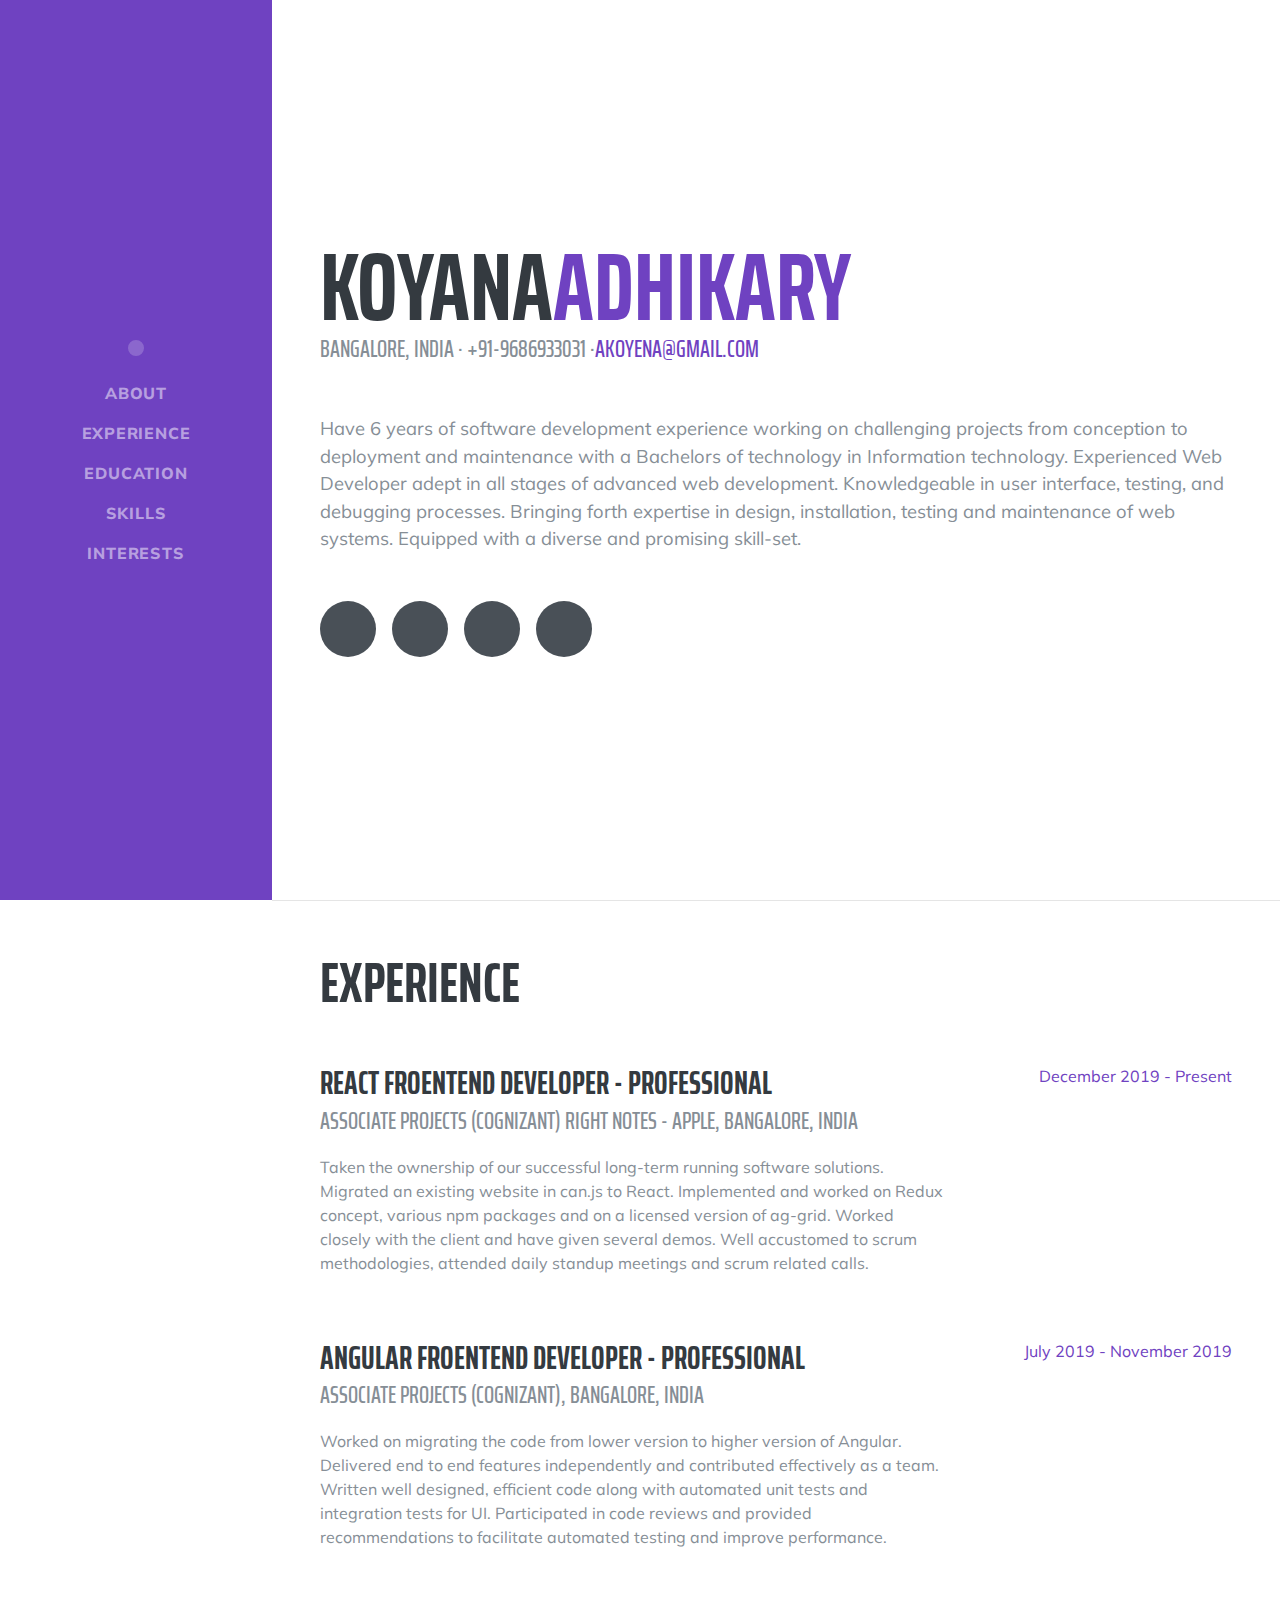
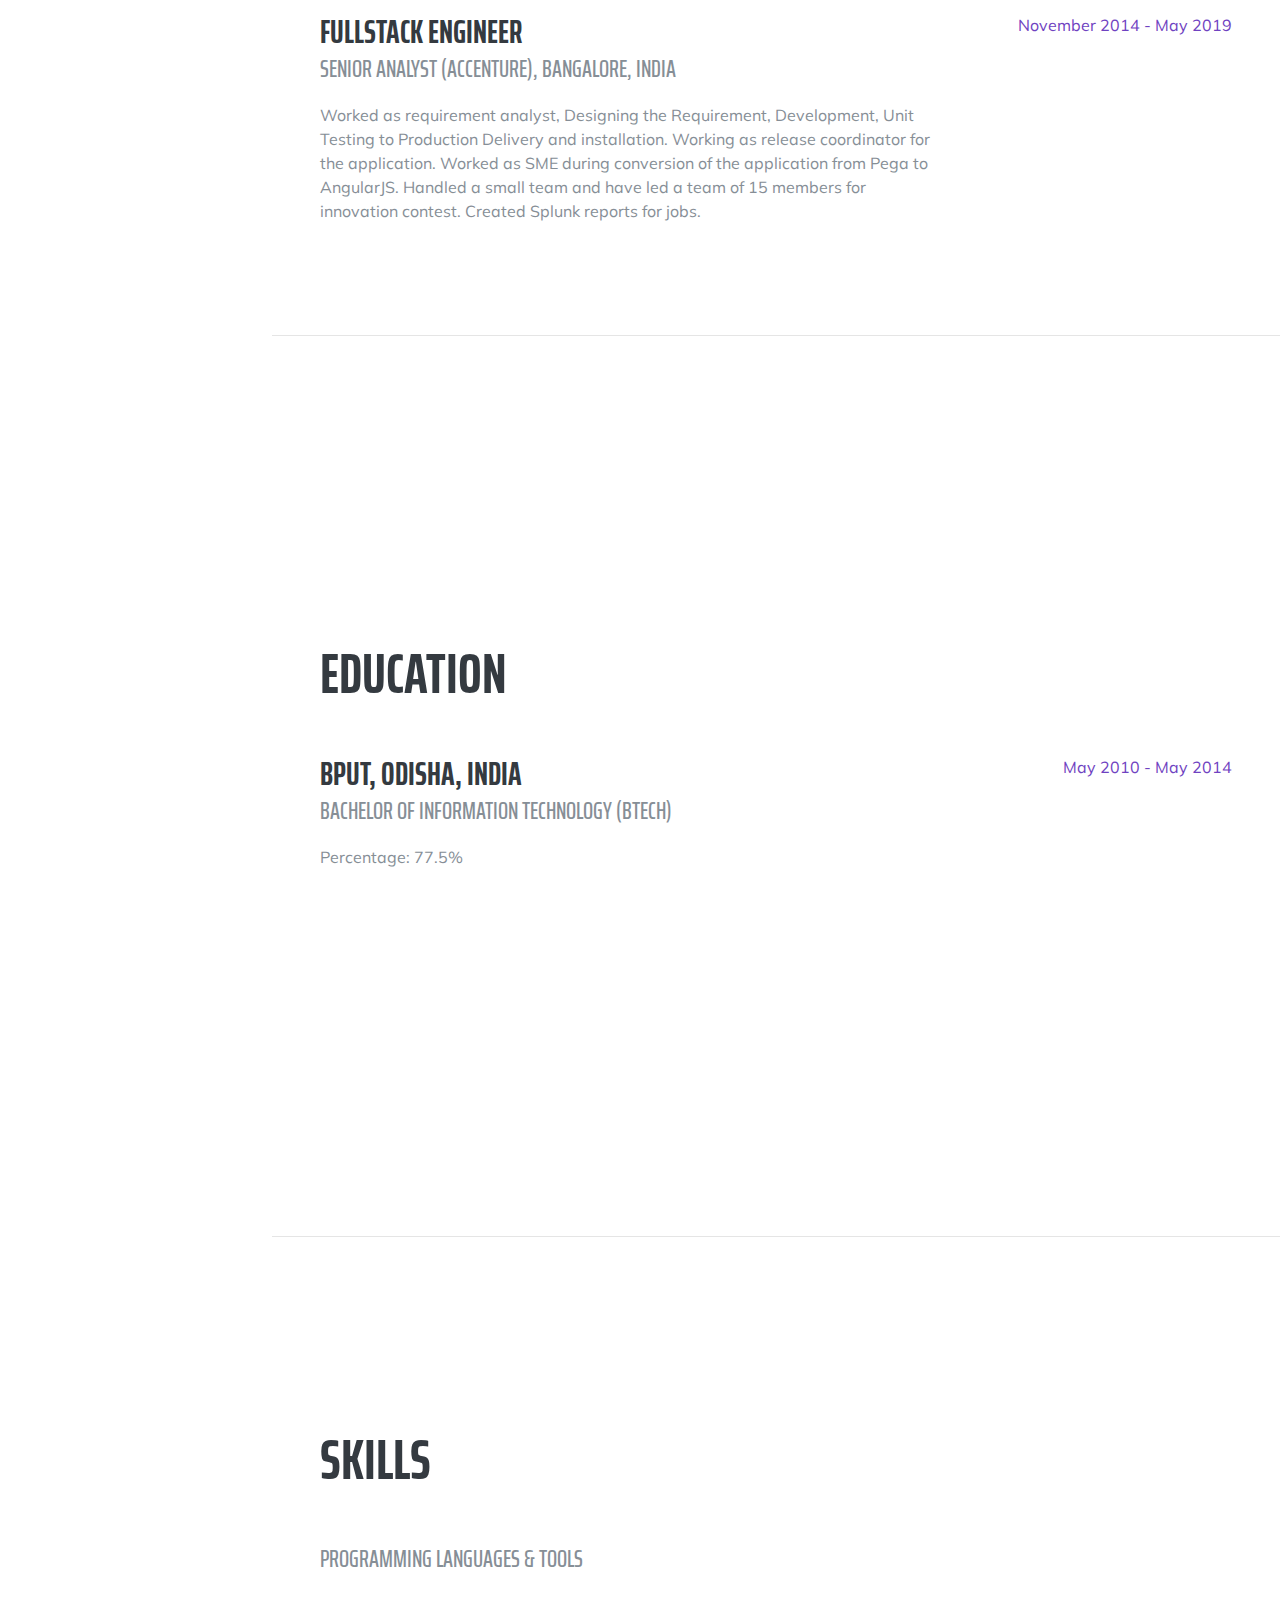
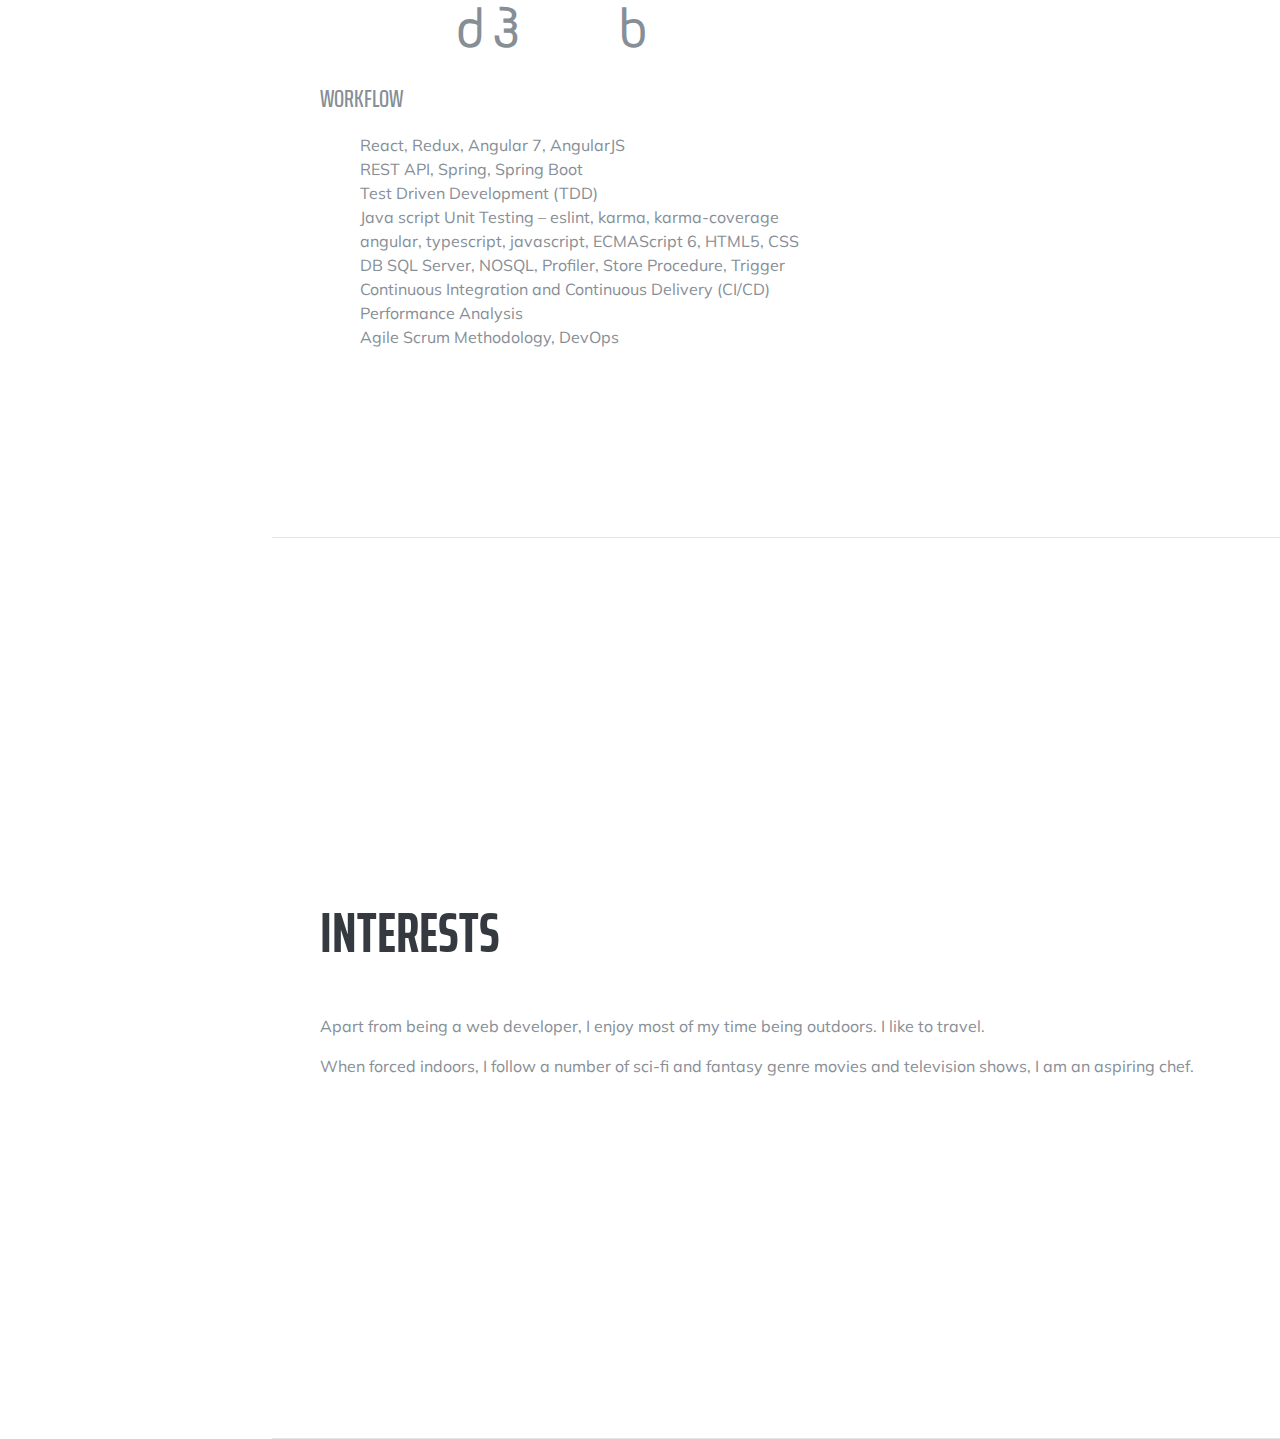
==== commit 5cf2b931: "Updates" ====
--- a/index.html
+++ b/index.html
@@ -9,4 +9,4 @@
 /*!
  * Font Awesome Free 5.9.0 by @fontawesome - https://fontawesome.com
  * License - https://fontawesome.com/license/free (Icons: CC BY 4.0, Fonts: SIL OFL 1.1, Code: MIT License)
- */.fa,.fab,.fal,.far,.fas{-moz-osx-font-smoothing:grayscale;-webkit-font-smoothing:antialiased;display:inline-block;font-style:normal;font-variant:normal;text-rendering:auto;line-height:1}.fa-lg{font-size:1.33333em;line-height:.75em;vertical-align:-.0667em}.fa-xs{font-size:.75em}.fa-sm{font-size:.875em}.fa-1x{font-size:1em}.fa-2x{font-size:2em}.fa-3x{font-size:3em}.fa-4x{font-size:4em}.fa-5x{font-size:5em}.fa-6x{font-size:6em}.fa-7x{font-size:7em}.fa-8x{font-size:8em}.fa-9x{font-size:9em}.fa-10x{font-size:10em}.fa-fw{text-align:center;width:1.25em}.fa-ul{list-style-type:none;margin-left:2.5em;padding-left:0}.fa-ul>li{position:relative}.fa-li{left:-2em;position:absolute;text-align:center;width:2em;line-height:inherit}.fa-border{border:.08em solid #eee;border-radius:.1em;padding:.2em .25em .15em}.fa-pull-left{float:left}.fa-pull-right{float:right}.fa.fa-pull-left,.fab.fa-pull-left,.fal.fa-pull-left,.far.fa-pull-left,.fas.fa-pull-left{margin-right:.3em}.fa.fa-pull-right,.fab.fa-pull-right,.fal.fa-pull-right,.far.fa-pull-right,.fas.fa-pull-right{margin-left:.3em}.fa-spin{animation:fa-spin 2s linear infinite}.fa-pulse{animation:fa-spin 1s steps(8) infinite}@keyframes fa-spin{0%{transform:rotate(0deg)}to{transform:rotate(1turn)}}.fa-rotate-90{-ms-filter:"progid:DXImageTransform.Microsoft.BasicImage(rotation=1)";transform:rotate(90deg)}.fa-rotate-180{-ms-filter:"progid:DXImageTransform.Microsoft.BasicImage(rotation=2)";transform:rotate(180deg)}.fa-rotate-270{-ms-filter:"progid:DXImageTransform.Microsoft.BasicImage(rotation=3)";transform:rotate(270deg)}.fa-flip-horizontal{-ms-filter:"progid:DXImageTransform.Microsoft.BasicImage(rotation=0, mirror=1)";transform:scaleX(-1)}.fa-flip-vertical{transform:scaleY(-1)}.fa-flip-both,.fa-flip-horizontal.fa-flip-vertical,.fa-flip-vertical{-ms-filter:"progid:DXImageTransform.Microsoft.BasicImage(rotation=2, mirror=1)"}.fa-flip-both,.fa-flip-horizontal.fa-flip-vertical{transform:scale(-1)}:root .fa-flip-both,:root .fa-flip-horizontal,:root .fa-flip-vertical,:root .fa-rotate-90,:root .fa-rotate-180,:root .fa-rotate-270{-webkit-filter:none;filter:none}.fa-stack{display:inline-block;height:2em;line-height:2em;position:relative;vertical-align:middle;width:2.5em}.fa-stack-1x,.fa-stack-2x{left:0;position:absolute;text-align:center;width:100%}.fa-stack-1x{line-height:inherit}.fa-stack-2x{font-size:2em}.fa-inverse{color:#fff}.fa-500px:before{content:"\F26E"}.fa-accessible-icon:before{content:"\F368"}.fa-accusoft:before{content:"\F369"}.fa-acquisitions-incorporated:before{content:"\F6AF"}.fa-ad:before{content:"\F641"}.fa-address-book:before{content:"\F2B9"}.fa-address-card:before{content:"\F2BB"}.fa-adjust:before{content:"\F042"}.fa-adn:before{content:"\F170"}.fa-adobe:before{content:"\F778"}.fa-adversal:before{content:"\F36A"}.fa-affiliatetheme:before{content:"\F36B"}.fa-air-freshener:before{content:"\F5D0"}.fa-airbnb:before{content:"\F834"}.fa-algolia:before{content:"\F36C"}.fa-align-center:before{content:"\F037"}.fa-align-justify:before{content:"\F039"}.fa-align-left:before{content:"\F036"}.fa-align-right:before{content:"\F038"}.fa-alipay:before{content:"\F642"}.fa-allergies:before{content:"\F461"}.fa-amazon:before{content:"\F270"}.fa-amazon-pay:before{content:"\F42C"}.fa-ambulance:before{content:"\F0F9"}.fa-american-sign-language-interpreting:before{content:"\F2A3"}.fa-amilia:before{content:"\F36D"}.fa-anchor:before{content:"\F13D"}.fa-android:before{content:"\F17B"}.fa-angellist:before{content:"\F209"}.fa-angle-double-down:before{content:"\F103"}.fa-angle-double-left:before{content:"\F100"}.fa-angle-double-right:before{content:"\F101"}.fa-angle-double-up:before{content:"\F102"}.fa-angle-down:before{content:"\F107"}.fa-angle-left:before{content:"\F104"}.fa-angle-right:before{content:"\F105"}.fa-angle-up:before{content:"\F106"}.fa-angry:before{content:"\F556"}.fa-angrycreative:before{content:"\F36E"}.fa-angular:before{content:"\F420"}.fa-ankh:before{content:"\F644"}.fa-app-store:before{content:"\F36F"}.fa-app-store-ios:before{content:"\F370"}.fa-apper:before{content:"\F371"}.fa-apple:before{content:"\F179"}.fa-apple-alt:before{content:"\F5D1"}.fa-apple-pay:before{content:"\F415"}.fa-archive:before{content:"\F187"}.fa-archway:before{content:"\F557"}.fa-arrow-alt-circle-down:before{content:"\F358"}.fa-arrow-alt-circle-left:before{content:"\F359"}.fa-arrow-alt-circle-right:before{content:"\F35A"}.fa-arrow-alt-circle-up:before{content:"\F35B"}.fa-arrow-circle-down:before{content:"\F0AB"}.fa-arrow-circle-left:before{content:"\F0A8"}.fa-arrow-circle-right:before{content:"\F0A9"}.fa-arrow-circle-up:before{content:"\F0AA"}.fa-arrow-down:before{content:"\F063"}.fa-arrow-left:before{content:"\F060"}.fa-arrow-right:before{content:"\F061"}.fa-arrow-up:before{content:"\F062"}.fa-arrows-alt:before{content:"\F0B2"}.fa-arrows-alt-h:before{content:"\F337"}.fa-arrows-alt-v:before{content:"\F338"}.fa-artstation:before{content:"\F77A"}.fa-assistive-listening-systems:before{content:"\F2A2"}.fa-asterisk:before{content:"\F069"}.fa-asymmetrik:before{content:"\F372"}.fa-at:before{content:"\F1FA"}.fa-atlas:before{content:"\F558"}.fa-atlassian:before{content:"\F77B"}.fa-atom:before{content:"\F5D2"}.fa-audible:before{content:"\F373"}.fa-audio-description:before{content:"\F29E"}.fa-autoprefixer:before{content:"\F41C"}.fa-avianex:before{content:"\F374"}.fa-aviato:before{content:"\F421"}.fa-award:before{content:"\F559"}.fa-aws:before{content:"\F375"}.fa-baby:before{content:"\F77C"}.fa-baby-carriage:before{content:"\F77D"}.fa-backspace:before{content:"\F55A"}.fa-backward:before{content:"\F04A"}.fa-bacon:before{content:"\F7E5"}.fa-balance-scale:before{content:"\F24E"}.fa-balance-scale-left:before{content:"\F515"}.fa-balance-scale-right:before{content:"\F516"}.fa-ban:before{content:"\F05E"}.fa-band-aid:before{content:"\F462"}.fa-bandcamp:before{content:"\F2D5"}.fa-barcode:before{content:"\F02A"}.fa-bars:before{content:"\F0C9"}.fa-baseball-ball:before{content:"\F433"}.fa-basketball-ball:before{content:"\F434"}.fa-bath:before{content:"\F2CD"}.fa-battery-empty:before{content:"\F244"}.fa-battery-full:before{content:"\F240"}.fa-battery-half:before{content:"\F242"}.fa-battery-quarter:before{content:"\F243"}.fa-battery-three-quarters:before{content:"\F241"}.fa-battle-net:before{content:"\F835"}.fa-bed:before{content:"\F236"}.fa-beer:before{content:"\F0FC"}.fa-behance:before{content:"\F1B4"}.fa-behance-square:before{content:"\F1B5"}.fa-bell:before{content:"\F0F3"}.fa-bell-slash:before{content:"\F1F6"}.fa-bezier-curve:before{content:"\F55B"}.fa-bible:before{content:"\F647"}.fa-bicycle:before{content:"\F206"}.fa-biking:before{content:"\F84A"}.fa-bimobject:before{content:"\F378"}.fa-binoculars:before{content:"\F1E5"}.fa-biohazard:before{content:"\F780"}.fa-birthday-cake:before{content:"\F1FD"}.fa-bitbucket:before{content:"\F171"}.fa-bitcoin:before{content:"\F379"}.fa-bity:before{content:"\F37A"}.fa-black-tie:before{content:"\F27E"}.fa-blackberry:before{content:"\F37B"}.fa-blender:before{content:"\F517"}.fa-blender-phone:before{content:"\F6B6"}.fa-blind:before{content:"\F29D"}.fa-blog:before{content:"\F781"}.fa-blogger:before{content:"\F37C"}.fa-blogger-b:before{content:"\F37D"}.fa-bluetooth:before{content:"\F293"}.fa-bluetooth-b:before{content:"\F294"}.fa-bold:before{content:"\F032"}.fa-bolt:before{content:"\F0E7"}.fa-bomb:before{content:"\F1E2"}.fa-bone:before{content:"\F5D7"}.fa-bong:before{content:"\F55C"}.fa-book:before{content:"\F02D"}.fa-book-dead:before{content:"\F6B7"}.fa-book-medical:before{content:"\F7E6"}.fa-book-open:before{content:"\F518"}.fa-book-reader:before{content:"\F5DA"}.fa-bookmark:before{content:"\F02E"}.fa-bootstrap:before{content:"\F836"}.fa-border-all:before{content:"\F84C"}.fa-border-none:before{content:"\F850"}.fa-border-style:before{content:"\F853"}.fa-bowling-ball:before{content:"\F436"}.fa-box:before{content:"\F466"}.fa-box-open:before{content:"\F49E"}.fa-boxes:before{content:"\F468"}.fa-braille:before{content:"\F2A1"}.fa-brain:before{content:"\F5DC"}.fa-bread-slice:before{content:"\F7EC"}.fa-briefcase:before{content:"\F0B1"}.fa-briefcase-medical:before{content:"\F469"}.fa-broadcast-tower:before{content:"\F519"}.fa-broom:before{content:"\F51A"}.fa-brush:before{content:"\F55D"}.fa-btc:before{content:"\F15A"}.fa-buffer:before{content:"\F837"}.fa-bug:before{content:"\F188"}.fa-building:before{content:"\F1AD"}.fa-bullhorn:before{content:"\F0A1"}.fa-bullseye:before{content:"\F140"}.fa-burn:before{content:"\F46A"}.fa-buromobelexperte:before{content:"\F37F"}.fa-bus:before{content:"\F207"}.fa-bus-alt:before{content:"\F55E"}.fa-business-time:before{content:"\F64A"}.fa-buysellads:before{content:"\F20D"}.fa-calculator:before{content:"\F1EC"}.fa-calendar:before{content:"\F133"}.fa-calendar-alt:before{content:"\F073"}.fa-calendar-check:before{content:"\F274"}.fa-calendar-day:before{content:"\F783"}.fa-calendar-minus:before{content:"\F272"}.fa-calendar-plus:before{content:"\F271"}.fa-calendar-times:before{content:"\F273"}.fa-calendar-week:before{content:"\F784"}.fa-camera:before{content:"\F030"}.fa-camera-retro:before{content:"\F083"}.fa-campground:before{content:"\F6BB"}.fa-canadian-maple-leaf:before{content:"\F785"}.fa-candy-cane:before{content:"\F786"}.fa-cannabis:before{content:"\F55F"}.fa-capsules:before{content:"\F46B"}.fa-car:before{content:"\F1B9"}.fa-car-alt:before{content:"\F5DE"}.fa-car-battery:before{content:"\F5DF"}.fa-car-crash:before{content:"\F5E1"}.fa-car-side:before{content:"\F5E4"}.fa-caret-down:before{content:"\F0D7"}.fa-caret-left:before{content:"\F0D9"}.fa-caret-right:before{content:"\F0DA"}.fa-caret-square-down:before{content:"\F150"}.fa-caret-square-left:before{content:"\F191"}.fa-caret-square-right:before{content:"\F152"}.fa-caret-square-up:before{content:"\F151"}.fa-caret-up:before{content:"\F0D8"}.fa-carrot:before{content:"\F787"}.fa-cart-arrow-down:before{content:"\F218"}.fa-cart-plus:before{content:"\F217"}.fa-cash-register:before{content:"\F788"}.fa-cat:before{content:"\F6BE"}.fa-cc-amazon-pay:before{content:"\F42D"}.fa-cc-amex:before{content:"\F1F3"}.fa-cc-apple-pay:before{content:"\F416"}.fa-cc-diners-club:before{content:"\F24C"}.fa-cc-discover:before{content:"\F1F2"}.fa-cc-jcb:before{content:"\F24B"}.fa-cc-mastercard:before{content:"\F1F1"}.fa-cc-paypal:before{content:"\F1F4"}.fa-cc-stripe:before{content:"\F1F5"}.fa-cc-visa:before{content:"\F1F0"}.fa-centercode:before{content:"\F380"}.fa-centos:before{content:"\F789"}.fa-certificate:before{content:"\F0A3"}.fa-chair:before{content:"\F6C0"}.fa-chalkboard:before{content:"\F51B"}.fa-chalkboard-teacher:before{content:"\F51C"}.fa-charging-station:before{content:"\F5E7"}.fa-chart-area:before{content:"\F1FE"}.fa-chart-bar:before{content:"\F080"}.fa-chart-line:before{content:"\F201"}.fa-chart-pie:before{content:"\F200"}.fa-check:before{content:"\F00C"}.fa-check-circle:before{content:"\F058"}.fa-check-double:before{content:"\F560"}.fa-check-square:before{content:"\F14A"}.fa-cheese:before{content:"\F7EF"}.fa-chess:before{content:"\F439"}.fa-chess-bishop:before{content:"\F43A"}.fa-chess-board:before{content:"\F43C"}.fa-chess-king:before{content:"\F43F"}.fa-chess-knight:before{content:"\F441"}.fa-chess-pawn:before{content:"\F443"}.fa-chess-queen:before{content:"\F445"}.fa-chess-rook:before{content:"\F447"}.fa-chevron-circle-down:before{content:"\F13A"}.fa-chevron-circle-left:before{content:"\F137"}.fa-chevron-circle-right:before{content:"\F138"}.fa-chevron-circle-up:before{content:"\F139"}.fa-chevron-down:before{content:"\F078"}.fa-chevron-left:before{content:"\F053"}.fa-chevron-right:before{content:"\F054"}.fa-chevron-up:before{content:"\F077"}.fa-child:before{content:"\F1AE"}.fa-chrome:before{content:"\F268"}.fa-chromecast:before{content:"\F838"}.fa-church:before{content:"\F51D"}.fa-circle:before{content:"\F111"}.fa-circle-notch:before{content:"\F1CE"}.fa-city:before{content:"\F64F"}.fa-clinic-medical:before{content:"\F7F2"}.fa-clipboard:before{content:"\F328"}.fa-clipboard-check:before{content:"\F46C"}.fa-clipboard-list:before{content:"\F46D"}.fa-clock:before{content:"\F017"}.fa-clone:before{content:"\F24D"}.fa-closed-captioning:before{content:"\F20A"}.fa-cloud:before{content:"\F0C2"}.fa-cloud-download-alt:before{content:"\F381"}.fa-cloud-meatball:before{content:"\F73B"}.fa-cloud-moon:before{content:"\F6C3"}.fa-cloud-moon-rain:before{content:"\F73C"}.fa-cloud-rain:before{content:"\F73D"}.fa-cloud-showers-heavy:before{content:"\F740"}.fa-cloud-sun:before{content:"\F6C4"}.fa-cloud-sun-rain:before{content:"\F743"}.fa-cloud-upload-alt:before{content:"\F382"}.fa-cloudscale:before{content:"\F383"}.fa-cloudsmith:before{content:"\F384"}.fa-cloudversify:before{content:"\F385"}.fa-cocktail:before{content:"\F561"}.fa-code:before{content:"\F121"}.fa-code-branch:before{content:"\F126"}.fa-codepen:before{content:"\F1CB"}.fa-codiepie:before{content:"\F284"}.fa-coffee:before{content:"\F0F4"}.fa-cog:before{content:"\F013"}.fa-cogs:before{content:"\F085"}.fa-coins:before{content:"\F51E"}.fa-columns:before{content:"\F0DB"}.fa-comment:before{content:"\F075"}.fa-comment-alt:before{content:"\F27A"}.fa-comment-dollar:before{content:"\F651"}.fa-comment-dots:before{content:"\F4AD"}.fa-comment-medical:before{content:"\F7F5"}.fa-comment-slash:before{content:"\F4B3"}.fa-comments:before{content:"\F086"}.fa-comments-dollar:before{content:"\F653"}.fa-compact-disc:before{content:"\F51F"}.fa-compass:before{content:"\F14E"}.fa-compress:before{content:"\F066"}.fa-compress-arrows-alt:before{content:"\F78C"}.fa-concierge-bell:before{content:"\F562"}.fa-confluence:before{content:"\F78D"}.fa-connectdevelop:before{content:"\F20E"}.fa-contao:before{content:"\F26D"}.fa-cookie:before{content:"\F563"}.fa-cookie-bite:before{content:"\F564"}.fa-copy:before{content:"\F0C5"}.fa-copyright:before{content:"\F1F9"}.fa-couch:before{content:"\F4B8"}.fa-cpanel:before{content:"\F388"}.fa-creative-commons:before{content:"\F25E"}.fa-creative-commons-by:before{content:"\F4E7"}.fa-creative-commons-nc:before{content:"\F4E8"}.fa-creative-commons-nc-eu:before{content:"\F4E9"}.fa-creative-commons-nc-jp:before{content:"\F4EA"}.fa-creative-commons-nd:before{content:"\F4EB"}.fa-creative-commons-pd:before{content:"\F4EC"}.fa-creative-commons-pd-alt:before{content:"\F4ED"}.fa-creative-commons-remix:before{content:"\F4EE"}.fa-creative-commons-sa:before{content:"\F4EF"}.fa-creative-commons-sampling:before{content:"\F4F0"}.fa-creative-commons-sampling-plus:before{content:"\F4F1"}.fa-creative-commons-share:before{content:"\F4F2"}.fa-creative-commons-zero:before{content:"\F4F3"}.fa-credit-card:before{content:"\F09D"}.fa-critical-role:before{content:"\F6C9"}.fa-crop:before{content:"\F125"}.fa-crop-alt:before{content:"\F565"}.fa-cross:before{content:"\F654"}.fa-crosshairs:before{content:"\F05B"}.fa-crow:before{content:"\F520"}.fa-crown:before{content:"\F521"}.fa-crutch:before{content:"\F7F7"}.fa-css3:before{content:"\F13C"}.fa-css3-alt:before{content:"\F38B"}.fa-cube:before{content:"\F1B2"}.fa-cubes:before{content:"\F1B3"}.fa-cut:before{content:"\F0C4"}.fa-cuttlefish:before{content:"\F38C"}.fa-d-and-d:before{content:"\F38D"}.fa-d-and-d-beyond:before{content:"\F6CA"}.fa-dashcube:before{content:"\F210"}.fa-database:before{content:"\F1C0"}.fa-deaf:before{content:"\F2A4"}.fa-delicious:before{content:"\F1A5"}.fa-democrat:before{content:"\F747"}.fa-deploydog:before{content:"\F38E"}.fa-deskpro:before{content:"\F38F"}.fa-desktop:before{content:"\F108"}.fa-dev:before{content:"\F6CC"}.fa-deviantart:before{content:"\F1BD"}.fa-dharmachakra:before{content:"\F655"}.fa-dhl:before{content:"\F790"}.fa-diagnoses:before{content:"\F470"}.fa-diaspora:before{content:"\F791"}.fa-dice:before{content:"\F522"}.fa-dice-d20:before{content:"\F6CF"}.fa-dice-d6:before{content:"\F6D1"}.fa-dice-five:before{content:"\F523"}.fa-dice-four:before{content:"\F524"}.fa-dice-one:before{content:"\F525"}.fa-dice-six:before{content:"\F526"}.fa-dice-three:before{content:"\F527"}.fa-dice-two:before{content:"\F528"}.fa-digg:before{content:"\F1A6"}.fa-digital-ocean:before{content:"\F391"}.fa-digital-tachograph:before{content:"\F566"}.fa-directions:before{content:"\F5EB"}.fa-discord:before{content:"\F392"}.fa-discourse:before{content:"\F393"}.fa-divide:before{content:"\F529"}.fa-dizzy:before{content:"\F567"}.fa-dna:before{content:"\F471"}.fa-dochub:before{content:"\F394"}.fa-docker:before{content:"\F395"}.fa-dog:before{content:"\F6D3"}.fa-dollar-sign:before{content:"\F155"}.fa-dolly:before{content:"\F472"}.fa-dolly-flatbed:before{content:"\F474"}.fa-donate:before{content:"\F4B9"}.fa-door-closed:before{content:"\F52A"}.fa-door-open:before{content:"\F52B"}.fa-dot-circle:before{content:"\F192"}.fa-dove:before{content:"\F4BA"}.fa-download:before{content:"\F019"}.fa-draft2digital:before{content:"\F396"}.fa-drafting-compass:before{content:"\F568"}.fa-dragon:before{content:"\F6D5"}.fa-draw-polygon:before{content:"\F5EE"}.fa-dribbble:before{content:"\F17D"}.fa-dribbble-square:before{content:"\F397"}.fa-dropbox:before{content:"\F16B"}.fa-drum:before{content:"\F569"}.fa-drum-steelpan:before{content:"\F56A"}.fa-drumstick-bite:before{content:"\F6D7"}.fa-drupal:before{content:"\F1A9"}.fa-dumbbell:before{content:"\F44B"}.fa-dumpster:before{content:"\F793"}.fa-dumpster-fire:before{content:"\F794"}.fa-dungeon:before{content:"\F6D9"}.fa-dyalog:before{content:"\F399"}.fa-earlybirds:before{content:"\F39A"}.fa-ebay:before{content:"\F4F4"}.fa-edge:before{content:"\F282"}.fa-edit:before{content:"\F044"}.fa-egg:before{content:"\F7FB"}.fa-eject:before{content:"\F052"}.fa-elementor:before{content:"\F430"}.fa-ellipsis-h:before{content:"\F141"}.fa-ellipsis-v:before{content:"\F142"}.fa-ello:before{content:"\F5F1"}.fa-ember:before{content:"\F423"}.fa-empire:before{content:"\F1D1"}.fa-envelope:before{content:"\F0E0"}.fa-envelope-open:before{content:"\F2B6"}.fa-envelope-open-text:before{content:"\F658"}.fa-envelope-square:before{content:"\F199"}.fa-envira:before{content:"\F299"}.fa-equals:before{content:"\F52C"}.fa-eraser:before{content:"\F12D"}.fa-erlang:before{content:"\F39D"}.fa-ethereum:before{content:"\F42E"}.fa-ethernet:before{content:"\F796"}.fa-etsy:before{content:"\F2D7"}.fa-euro-sign:before{content:"\F153"}.fa-evernote:before{content:"\F839"}.fa-exchange-alt:before{content:"\F362"}.fa-exclamation:before{content:"\F12A"}.fa-exclamation-circle:before{content:"\F06A"}.fa-exclamation-triangle:before{content:"\F071"}.fa-expand:before{content:"\F065"}.fa-expand-arrows-alt:before{content:"\F31E"}.fa-expeditedssl:before{content:"\F23E"}.fa-external-link-alt:before{content:"\F35D"}.fa-external-link-square-alt:before{content:"\F360"}.fa-eye:before{content:"\F06E"}.fa-eye-dropper:before{content:"\F1FB"}.fa-eye-slash:before{content:"\F070"}.fa-facebook:before{content:"\F09A"}.fa-facebook-f:before{content:"\F39E"}.fa-facebook-messenger:before{content:"\F39F"}.fa-facebook-square:before{content:"\F082"}.fa-fan:before{content:"\F863"}.fa-fantasy-flight-games:before{content:"\F6DC"}.fa-fast-backward:before{content:"\F049"}.fa-fast-forward:before{content:"\F050"}.fa-fax:before{content:"\F1AC"}.fa-feather:before{content:"\F52D"}.fa-feather-alt:before{content:"\F56B"}.fa-fedex:before{content:"\F797"}.fa-fedora:before{content:"\F798"}.fa-female:before{content:"\F182"}.fa-fighter-jet:before{content:"\F0FB"}.fa-figma:before{content:"\F799"}.fa-file:before{content:"\F15B"}.fa-file-alt:before{content:"\F15C"}.fa-file-archive:before{content:"\F1C6"}.fa-file-audio:before{content:"\F1C7"}.fa-file-code:before{content:"\F1C9"}.fa-file-contract:before{content:"\F56C"}.fa-file-csv:before{content:"\F6DD"}.fa-file-download:before{content:"\F56D"}.fa-file-excel:before{content:"\F1C3"}.fa-file-export:before{content:"\F56E"}.fa-file-image:before{content:"\F1C5"}.fa-file-import:before{content:"\F56F"}.fa-file-invoice:before{content:"\F570"}.fa-file-invoice-dollar:before{content:"\F571"}.fa-file-medical:before{content:"\F477"}.fa-file-medical-alt:before{content:"\F478"}.fa-file-pdf:before{content:"\F1C1"}.fa-file-powerpoint:before{content:"\F1C4"}.fa-file-prescription:before{content:"\F572"}.fa-file-signature:before{content:"\F573"}.fa-file-upload:before{content:"\F574"}.fa-file-video:before{content:"\F1C8"}.fa-file-word:before{content:"\F1C2"}.fa-fill:before{content:"\F575"}.fa-fill-drip:before{content:"\F576"}.fa-film:before{content:"\F008"}.fa-filter:before{content:"\F0B0"}.fa-fingerprint:before{content:"\F577"}.fa-fire:before{content:"\F06D"}.fa-fire-alt:before{content:"\F7E4"}.fa-fire-extinguisher:before{content:"\F134"}.fa-firefox:before{content:"\F269"}.fa-first-aid:before{content:"\F479"}.fa-first-order:before{content:"\F2B0"}.fa-first-order-alt:before{content:"\F50A"}.fa-firstdraft:before{content:"\F3A1"}.fa-fish:before{content:"\F578"}.fa-fist-raised:before{content:"\F6DE"}.fa-flag:before{content:"\F024"}.fa-flag-checkered:before{content:"\F11E"}.fa-flag-usa:before{content:"\F74D"}.fa-flask:before{content:"\F0C3"}.fa-flickr:before{content:"\F16E"}.fa-flipboard:before{content:"\F44D"}.fa-flushed:before{content:"\F579"}.fa-fly:before{content:"\F417"}.fa-folder:before{content:"\F07B"}.fa-folder-minus:before{content:"\F65D"}.fa-folder-open:before{content:"\F07C"}.fa-folder-plus:before{content:"\F65E"}.fa-font:before{content:"\F031"}.fa-font-awesome:before{content:"\F2B4"}.fa-font-awesome-alt:before{content:"\F35C"}.fa-font-awesome-flag:before{content:"\F425"}.fa-font-awesome-logo-full:before{content:"\F4E6"}.fa-fonticons:before{content:"\F280"}.fa-fonticons-fi:before{content:"\F3A2"}.fa-football-ball:before{content:"\F44E"}.fa-fort-awesome:before{content:"\F286"}.fa-fort-awesome-alt:before{content:"\F3A3"}.fa-forumbee:before{content:"\F211"}.fa-forward:before{content:"\F04E"}.fa-foursquare:before{content:"\F180"}.fa-free-code-camp:before{content:"\F2C5"}.fa-freebsd:before{content:"\F3A4"}.fa-frog:before{content:"\F52E"}.fa-frown:before{content:"\F119"}.fa-frown-open:before{content:"\F57A"}.fa-fulcrum:before{content:"\F50B"}.fa-funnel-dollar:before{content:"\F662"}.fa-futbol:before{content:"\F1E3"}.fa-galactic-republic:before{content:"\F50C"}.fa-galactic-senate:before{content:"\F50D"}.fa-gamepad:before{content:"\F11B"}.fa-gas-pump:before{content:"\F52F"}.fa-gavel:before{content:"\F0E3"}.fa-gem:before{content:"\F3A5"}.fa-genderless:before{content:"\F22D"}.fa-get-pocket:before{content:"\F265"}.fa-gg:before{content:"\F260"}.fa-gg-circle:before{content:"\F261"}.fa-ghost:before{content:"\F6E2"}.fa-gift:before{content:"\F06B"}.fa-gifts:before{content:"\F79C"}.fa-git:before{content:"\F1D3"}.fa-git-alt:before{content:"\F841"}.fa-git-square:before{content:"\F1D2"}.fa-github:before{content:"\F09B"}.fa-github-alt:before{content:"\F113"}.fa-github-square:before{content:"\F092"}.fa-gitkraken:before{content:"\F3A6"}.fa-gitlab:before{content:"\F296"}.fa-gitter:before{content:"\F426"}.fa-glass-cheers:before{content:"\F79F"}.fa-glass-martini:before{content:"\F000"}.fa-glass-martini-alt:before{content:"\F57B"}.fa-glass-whiskey:before{content:"\F7A0"}.fa-glasses:before{content:"\F530"}.fa-glide:before{content:"\F2A5"}.fa-glide-g:before{content:"\F2A6"}.fa-globe:before{content:"\F0AC"}.fa-globe-africa:before{content:"\F57C"}.fa-globe-americas:before{content:"\F57D"}.fa-globe-asia:before{content:"\F57E"}.fa-globe-europe:before{content:"\F7A2"}.fa-gofore:before{content:"\F3A7"}.fa-golf-ball:before{content:"\F450"}.fa-goodreads:before{content:"\F3A8"}.fa-goodreads-g:before{content:"\F3A9"}.fa-google:before{content:"\F1A0"}.fa-google-drive:before{content:"\F3AA"}.fa-google-play:before{content:"\F3AB"}.fa-google-plus:before{content:"\F2B3"}.fa-google-plus-g:before{content:"\F0D5"}.fa-google-plus-square:before{content:"\F0D4"}.fa-google-wallet:before{content:"\F1EE"}.fa-gopuram:before{content:"\F664"}.fa-graduation-cap:before{content:"\F19D"}.fa-gratipay:before{content:"\F184"}.fa-grav:before{content:"\F2D6"}.fa-greater-than:before{content:"\F531"}.fa-greater-than-equal:before{content:"\F532"}.fa-grimace:before{content:"\F57F"}.fa-grin:before{content:"\F580"}.fa-grin-alt:before{content:"\F581"}.fa-grin-beam:before{content:"\F582"}.fa-grin-beam-sweat:before{content:"\F583"}.fa-grin-hearts:before{content:"\F584"}.fa-grin-squint:before{content:"\F585"}.fa-grin-squint-tears:before{content:"\F586"}.fa-grin-stars:before{content:"\F587"}.fa-grin-tears:before{content:"\F588"}.fa-grin-tongue:before{content:"\F589"}.fa-grin-tongue-squint:before{content:"\F58A"}.fa-grin-tongue-wink:before{content:"\F58B"}.fa-grin-wink:before{content:"\F58C"}.fa-grip-horizontal:before{content:"\F58D"}.fa-grip-lines:before{content:"\F7A4"}.fa-grip-lines-vertical:before{content:"\F7A5"}.fa-grip-vertical:before{content:"\F58E"}.fa-gripfire:before{content:"\F3AC"}.fa-grunt:before{content:"\F3AD"}.fa-guitar:before{content:"\F7A6"}.fa-gulp:before{content:"\F3AE"}.fa-h-square:before{content:"\F0FD"}.fa-hacker-news:before{content:"\F1D4"}.fa-hacker-news-square:before{content:"\F3AF"}.fa-hackerrank:before{content:"\F5F7"}.fa-hamburger:before{content:"\F805"}.fa-hammer:before{content:"\F6E3"}.fa-hamsa:before{content:"\F665"}.fa-hand-holding:before{content:"\F4BD"}.fa-hand-holding-heart:before{content:"\F4BE"}.fa-hand-holding-usd:before{content:"\F4C0"}.fa-hand-lizard:before{content:"\F258"}.fa-hand-middle-finger:before{content:"\F806"}.fa-hand-paper:before{content:"\F256"}.fa-hand-peace:before{content:"\F25B"}.fa-hand-point-down:before{content:"\F0A7"}.fa-hand-point-left:before{content:"\F0A5"}.fa-hand-point-right:before{content:"\F0A4"}.fa-hand-point-up:before{content:"\F0A6"}.fa-hand-pointer:before{content:"\F25A"}.fa-hand-rock:before{content:"\F255"}.fa-hand-scissors:before{content:"\F257"}.fa-hand-spock:before{content:"\F259"}.fa-hands:before{content:"\F4C2"}.fa-hands-helping:before{content:"\F4C4"}.fa-handshake:before{content:"\F2B5"}.fa-hanukiah:before{content:"\F6E6"}.fa-hard-hat:before{content:"\F807"}.fa-hashtag:before{content:"\F292"}.fa-hat-wizard:before{content:"\F6E8"}.fa-haykal:before{content:"\F666"}.fa-hdd:before{content:"\F0A0"}.fa-heading:before{content:"\F1DC"}.fa-headphones:before{content:"\F025"}.fa-headphones-alt:before{content:"\F58F"}.fa-headset:before{content:"\F590"}.fa-heart:before{content:"\F004"}.fa-heart-broken:before{content:"\F7A9"}.fa-heartbeat:before{content:"\F21E"}.fa-helicopter:before{content:"\F533"}.fa-highlighter:before{content:"\F591"}.fa-hiking:before{content:"\F6EC"}.fa-hippo:before{content:"\F6ED"}.fa-hips:before{content:"\F452"}.fa-hire-a-helper:before{content:"\F3B0"}.fa-history:before{content:"\F1DA"}.fa-hockey-puck:before{content:"\F453"}.fa-holly-berry:before{content:"\F7AA"}.fa-home:before{content:"\F015"}.fa-hooli:before{content:"\F427"}.fa-hornbill:before{content:"\F592"}.fa-horse:before{content:"\F6F0"}.fa-horse-head:before{content:"\F7AB"}.fa-hospital:before{content:"\F0F8"}.fa-hospital-alt:before{content:"\F47D"}.fa-hospital-symbol:before{content:"\F47E"}.fa-hot-tub:before{content:"\F593"}.fa-hotdog:before{content:"\F80F"}.fa-hotel:before{content:"\F594"}.fa-hotjar:before{content:"\F3B1"}.fa-hourglass:before{content:"\F254"}.fa-hourglass-end:before{content:"\F253"}.fa-hourglass-half:before{content:"\F252"}.fa-hourglass-start:before{content:"\F251"}.fa-house-damage:before{content:"\F6F1"}.fa-houzz:before{content:"\F27C"}.fa-hryvnia:before{content:"\F6F2"}.fa-html5:before{content:"\F13B"}.fa-hubspot:before{content:"\F3B2"}.fa-i-cursor:before{content:"\F246"}.fa-ice-cream:before{content:"\F810"}.fa-icicles:before{content:"\F7AD"}.fa-icons:before{content:"\F86D"}.fa-id-badge:before{content:"\F2C1"}.fa-id-card:before{content:"\F2C2"}.fa-id-card-alt:before{content:"\F47F"}.fa-igloo:before{content:"\F7AE"}.fa-image:before{content:"\F03E"}.fa-images:before{content:"\F302"}.fa-imdb:before{content:"\F2D8"}.fa-inbox:before{content:"\F01C"}.fa-indent:before{content:"\F03C"}.fa-industry:before{content:"\F275"}.fa-infinity:before{content:"\F534"}.fa-info:before{content:"\F129"}.fa-info-circle:before{content:"\F05A"}.fa-instagram:before{content:"\F16D"}.fa-intercom:before{content:"\F7AF"}.fa-internet-explorer:before{content:"\F26B"}.fa-invision:before{content:"\F7B0"}.fa-ioxhost:before{content:"\F208"}.fa-italic:before{content:"\F033"}.fa-itch-io:before{content:"\F83A"}.fa-itunes:before{content:"\F3B4"}.fa-itunes-note:before{content:"\F3B5"}.fa-java:before{content:"\F4E4"}.fa-jedi:before{content:"\F669"}.fa-jedi-order:before{content:"\F50E"}.fa-jenkins:before{content:"\F3B6"}.fa-jira:before{content:"\F7B1"}.fa-joget:before{content:"\F3B7"}.fa-joint:before{content:"\F595"}.fa-joomla:before{content:"\F1AA"}.fa-journal-whills:before{content:"\F66A"}.fa-js:before{content:"\F3B8"}.fa-js-square:before{content:"\F3B9"}.fa-jsfiddle:before{content:"\F1CC"}.fa-kaaba:before{content:"\F66B"}.fa-kaggle:before{content:"\F5FA"}.fa-key:before{content:"\F084"}.fa-keybase:before{content:"\F4F5"}.fa-keyboard:before{content:"\F11C"}.fa-keycdn:before{content:"\F3BA"}.fa-khanda:before{content:"\F66D"}.fa-kickstarter:before{content:"\F3BB"}.fa-kickstarter-k:before{content:"\F3BC"}.fa-kiss:before{content:"\F596"}.fa-kiss-beam:before{content:"\F597"}.fa-kiss-wink-heart:before{content:"\F598"}.fa-kiwi-bird:before{content:"\F535"}.fa-korvue:before{content:"\F42F"}.fa-landmark:before{content:"\F66F"}.fa-language:before{content:"\F1AB"}.fa-laptop:before{content:"\F109"}.fa-laptop-code:before{content:"\F5FC"}.fa-laptop-medical:before{content:"\F812"}.fa-laravel:before{content:"\F3BD"}.fa-lastfm:before{content:"\F202"}.fa-lastfm-square:before{content:"\F203"}.fa-laugh:before{content:"\F599"}.fa-laugh-beam:before{content:"\F59A"}.fa-laugh-squint:before{content:"\F59B"}.fa-laugh-wink:before{content:"\F59C"}.fa-layer-group:before{content:"\F5FD"}.fa-leaf:before{content:"\F06C"}.fa-leanpub:before{content:"\F212"}.fa-lemon:before{content:"\F094"}.fa-less:before{content:"\F41D"}.fa-less-than:before{content:"\F536"}.fa-less-than-equal:before{content:"\F537"}.fa-level-down-alt:before{content:"\F3BE"}.fa-level-up-alt:before{content:"\F3BF"}.fa-life-ring:before{content:"\F1CD"}.fa-lightbulb:before{content:"\F0EB"}.fa-line:before{content:"\F3C0"}.fa-link:before{content:"\F0C1"}.fa-linkedin:before{content:"\F08C"}.fa-linkedin-in:before{content:"\F0E1"}.fa-linode:before{content:"\F2B8"}.fa-linux:before{content:"\F17C"}.fa-lira-sign:before{content:"\F195"}.fa-list:before{content:"\F03A"}.fa-list-alt:before{content:"\F022"}.fa-list-ol:before{content:"\F0CB"}.fa-list-ul:before{content:"\F0CA"}.fa-location-arrow:before{content:"\F124"}.fa-lock:before{content:"\F023"}.fa-lock-open:before{content:"\F3C1"}.fa-long-arrow-alt-down:before{content:"\F309"}.fa-long-arrow-alt-left:before{content:"\F30A"}.fa-long-arrow-alt-right:before{content:"\F30B"}.fa-long-arrow-alt-up:before{content:"\F30C"}.fa-low-vision:before{content:"\F2A8"}.fa-luggage-cart:before{content:"\F59D"}.fa-lyft:before{content:"\F3C3"}.fa-magento:before{content:"\F3C4"}.fa-magic:before{content:"\F0D0"}.fa-magnet:before{content:"\F076"}.fa-mail-bulk:before{content:"\F674"}.fa-mailchimp:before{content:"\F59E"}.fa-male:before{content:"\F183"}.fa-mandalorian:before{content:"\F50F"}.fa-map:before{content:"\F279"}.fa-map-marked:before{content:"\F59F"}.fa-map-marked-alt:before{content:"\F5A0"}.fa-map-marker:before{content:"\F041"}.fa-map-marker-alt:before{content:"\F3C5"}.fa-map-pin:before{content:"\F276"}.fa-map-signs:before{content:"\F277"}.fa-markdown:before{content:"\F60F"}.fa-marker:before{content:"\F5A1"}.fa-mars:before{content:"\F222"}.fa-mars-double:before{content:"\F227"}.fa-mars-stroke:before{content:"\F229"}.fa-mars-stroke-h:before{content:"\F22B"}.fa-mars-stroke-v:before{content:"\F22A"}.fa-mask:before{content:"\F6FA"}.fa-mastodon:before{content:"\F4F6"}.fa-maxcdn:before{content:"\F136"}.fa-medal:before{content:"\F5A2"}.fa-medapps:before{content:"\F3C6"}.fa-medium:before{content:"\F23A"}.fa-medium-m:before{content:"\F3C7"}.fa-medkit:before{content:"\F0FA"}.fa-medrt:before{content:"\F3C8"}.fa-meetup:before{content:"\F2E0"}.fa-megaport:before{content:"\F5A3"}.fa-meh:before{content:"\F11A"}.fa-meh-blank:before{content:"\F5A4"}.fa-meh-rolling-eyes:before{content:"\F5A5"}.fa-memory:before{content:"\F538"}.fa-mendeley:before{content:"\F7B3"}.fa-menorah:before{content:"\F676"}.fa-mercury:before{content:"\F223"}.fa-meteor:before{content:"\F753"}.fa-microchip:before{content:"\F2DB"}.fa-microphone:before{content:"\F130"}.fa-microphone-alt:before{content:"\F3C9"}.fa-microphone-alt-slash:before{content:"\F539"}.fa-microphone-slash:before{content:"\F131"}.fa-microscope:before{content:"\F610"}.fa-microsoft:before{content:"\F3CA"}.fa-minus:before{content:"\F068"}.fa-minus-circle:before{content:"\F056"}.fa-minus-square:before{content:"\F146"}.fa-mitten:before{content:"\F7B5"}.fa-mix:before{content:"\F3CB"}.fa-mixcloud:before{content:"\F289"}.fa-mizuni:before{content:"\F3CC"}.fa-mobile:before{content:"\F10B"}.fa-mobile-alt:before{content:"\F3CD"}.fa-modx:before{content:"\F285"}.fa-monero:before{content:"\F3D0"}.fa-money-bill:before{content:"\F0D6"}.fa-money-bill-alt:before{content:"\F3D1"}.fa-money-bill-wave:before{content:"\F53A"}.fa-money-bill-wave-alt:before{content:"\F53B"}.fa-money-check:before{content:"\F53C"}.fa-money-check-alt:before{content:"\F53D"}.fa-monument:before{content:"\F5A6"}.fa-moon:before{content:"\F186"}.fa-mortar-pestle:before{content:"\F5A7"}.fa-mosque:before{content:"\F678"}.fa-motorcycle:before{content:"\F21C"}.fa-mountain:before{content:"\F6FC"}.fa-mouse-pointer:before{content:"\F245"}.fa-mug-hot:before{content:"\F7B6"}.fa-music:before{content:"\F001"}.fa-napster:before{content:"\F3D2"}.fa-neos:before{content:"\F612"}.fa-network-wired:before{content:"\F6FF"}.fa-neuter:before{content:"\F22C"}.fa-newspaper:before{content:"\F1EA"}.fa-nimblr:before{content:"\F5A8"}.fa-node:before{content:"\F419"}.fa-node-js:before{content:"\F3D3"}.fa-not-equal:before{content:"\F53E"}.fa-notes-medical:before{content:"\F481"}.fa-npm:before{content:"\F3D4"}.fa-ns8:before{content:"\F3D5"}.fa-nutritionix:before{content:"\F3D6"}.fa-object-group:before{content:"\F247"}.fa-object-ungroup:before{content:"\F248"}.fa-odnoklassniki:before{content:"\F263"}.fa-odnoklassniki-square:before{content:"\F264"}.fa-oil-can:before{content:"\F613"}.fa-old-republic:before{content:"\F510"}.fa-om:before{content:"\F679"}.fa-opencart:before{content:"\F23D"}.fa-openid:before{content:"\F19B"}.fa-opera:before{content:"\F26A"}.fa-optin-monster:before{content:"\F23C"}.fa-osi:before{content:"\F41A"}.fa-otter:before{content:"\F700"}.fa-outdent:before{content:"\F03B"}.fa-page4:before{content:"\F3D7"}.fa-pagelines:before{content:"\F18C"}.fa-pager:before{content:"\F815"}.fa-paint-brush:before{content:"\F1FC"}.fa-paint-roller:before{content:"\F5AA"}.fa-palette:before{content:"\F53F"}.fa-palfed:before{content:"\F3D8"}.fa-pallet:before{content:"\F482"}.fa-paper-plane:before{content:"\F1D8"}.fa-paperclip:before{content:"\F0C6"}.fa-parachute-box:before{content:"\F4CD"}.fa-paragraph:before{content:"\F1DD"}.fa-parking:before{content:"\F540"}.fa-passport:before{content:"\F5AB"}.fa-pastafarianism:before{content:"\F67B"}.fa-paste:before{content:"\F0EA"}.fa-patreon:before{content:"\F3D9"}.fa-pause:before{content:"\F04C"}.fa-pause-circle:before{content:"\F28B"}.fa-paw:before{content:"\F1B0"}.fa-paypal:before{content:"\F1ED"}.fa-peace:before{content:"\F67C"}.fa-pen:before{content:"\F304"}.fa-pen-alt:before{content:"\F305"}.fa-pen-fancy:before{content:"\F5AC"}.fa-pen-nib:before{content:"\F5AD"}.fa-pen-square:before{content:"\F14B"}.fa-pencil-alt:before{content:"\F303"}.fa-pencil-ruler:before{content:"\F5AE"}.fa-penny-arcade:before{content:"\F704"}.fa-people-carry:before{content:"\F4CE"}.fa-pepper-hot:before{content:"\F816"}.fa-percent:before{content:"\F295"}.fa-percentage:before{content:"\F541"}.fa-periscope:before{content:"\F3DA"}.fa-person-booth:before{content:"\F756"}.fa-phabricator:before{content:"\F3DB"}.fa-phoenix-framework:before{content:"\F3DC"}.fa-phoenix-squadron:before{content:"\F511"}.fa-phone:before{content:"\F095"}.fa-phone-alt:before{content:"\F879"}.fa-phone-slash:before{content:"\F3DD"}.fa-phone-square:before{content:"\F098"}.fa-phone-square-alt:before{content:"\F87B"}.fa-phone-volume:before{content:"\F2A0"}.fa-photo-video:before{content:"\F87C"}.fa-php:before{content:"\F457"}.fa-pied-piper:before{content:"\F2AE"}.fa-pied-piper-alt:before{content:"\F1A8"}.fa-pied-piper-hat:before{content:"\F4E5"}.fa-pied-piper-pp:before{content:"\F1A7"}.fa-piggy-bank:before{content:"\F4D3"}.fa-pills:before{content:"\F484"}.fa-pinterest:before{content:"\F0D2"}.fa-pinterest-p:before{content:"\F231"}.fa-pinterest-square:before{content:"\F0D3"}.fa-pizza-slice:before{content:"\F818"}.fa-place-of-worship:before{content:"\F67F"}.fa-plane:before{content:"\F072"}.fa-plane-arrival:before{content:"\F5AF"}.fa-plane-departure:before{content:"\F5B0"}.fa-play:before{content:"\F04B"}.fa-play-circle:before{content:"\F144"}.fa-playstation:before{content:"\F3DF"}.fa-plug:before{content:"\F1E6"}.fa-plus:before{content:"\F067"}.fa-plus-circle:before{content:"\F055"}.fa-plus-square:before{content:"\F0FE"}.fa-podcast:before{content:"\F2CE"}.fa-poll:before{content:"\F681"}.fa-poll-h:before{content:"\F682"}.fa-poo:before{content:"\F2FE"}.fa-poo-storm:before{content:"\F75A"}.fa-poop:before{content:"\F619"}.fa-portrait:before{content:"\F3E0"}.fa-pound-sign:before{content:"\F154"}.fa-power-off:before{content:"\F011"}.fa-pray:before{content:"\F683"}.fa-praying-hands:before{content:"\F684"}.fa-prescription:before{content:"\F5B1"}.fa-prescription-bottle:before{content:"\F485"}.fa-prescription-bottle-alt:before{content:"\F486"}.fa-print:before{content:"\F02F"}.fa-procedures:before{content:"\F487"}.fa-product-hunt:before{content:"\F288"}.fa-project-diagram:before{content:"\F542"}.fa-pushed:before{content:"\F3E1"}.fa-puzzle-piece:before{content:"\F12E"}.fa-python:before{content:"\F3E2"}.fa-qq:before{content:"\F1D6"}.fa-qrcode:before{content:"\F029"}.fa-question:before{content:"\F128"}.fa-question-circle:before{content:"\F059"}.fa-quidditch:before{content:"\F458"}.fa-quinscape:before{content:"\F459"}.fa-quora:before{content:"\F2C4"}.fa-quote-left:before{content:"\F10D"}.fa-quote-right:before{content:"\F10E"}.fa-quran:before{content:"\F687"}.fa-r-project:before{content:"\F4F7"}.fa-radiation:before{content:"\F7B9"}.fa-radiation-alt:before{content:"\F7BA"}.fa-rainbow:before{content:"\F75B"}.fa-random:before{content:"\F074"}.fa-raspberry-pi:before{content:"\F7BB"}.fa-ravelry:before{content:"\F2D9"}.fa-react:before{content:"\F41B"}.fa-reacteurope:before{content:"\F75D"}.fa-readme:before{content:"\F4D5"}.fa-rebel:before{content:"\F1D0"}.fa-receipt:before{content:"\F543"}.fa-recycle:before{content:"\F1B8"}.fa-red-river:before{content:"\F3E3"}.fa-reddit:before{content:"\F1A1"}.fa-reddit-alien:before{content:"\F281"}.fa-reddit-square:before{content:"\F1A2"}.fa-redhat:before{content:"\F7BC"}.fa-redo:before{content:"\F01E"}.fa-redo-alt:before{content:"\F2F9"}.fa-registered:before{content:"\F25D"}.fa-remove-format:before{content:"\F87D"}.fa-renren:before{content:"\F18B"}.fa-reply:before{content:"\F3E5"}.fa-reply-all:before{content:"\F122"}.fa-replyd:before{content:"\F3E6"}.fa-republican:before{content:"\F75E"}.fa-researchgate:before{content:"\F4F8"}.fa-resolving:before{content:"\F3E7"}.fa-restroom:before{content:"\F7BD"}.fa-retweet:before{content:"\F079"}.fa-rev:before{content:"\F5B2"}.fa-ribbon:before{content:"\F4D6"}.fa-ring:before{content:"\F70B"}.fa-road:before{content:"\F018"}.fa-robot:before{content:"\F544"}.fa-rocket:before{content:"\F135"}.fa-rocketchat:before{content:"\F3E8"}.fa-rockrms:before{content:"\F3E9"}.fa-route:before{content:"\F4D7"}.fa-rss:before{content:"\F09E"}.fa-rss-square:before{content:"\F143"}.fa-ruble-sign:before{content:"\F158"}.fa-ruler:before{content:"\F545"}.fa-ruler-combined:before{content:"\F546"}.fa-ruler-horizontal:before{content:"\F547"}.fa-ruler-vertical:before{content:"\F548"}.fa-running:before{content:"\F70C"}.fa-rupee-sign:before{content:"\F156"}.fa-sad-cry:before{content:"\F5B3"}.fa-sad-tear:before{content:"\F5B4"}.fa-safari:before{content:"\F267"}.fa-salesforce:before{content:"\F83B"}.fa-sass:before{content:"\F41E"}.fa-satellite:before{content:"\F7BF"}.fa-satellite-dish:before{content:"\F7C0"}.fa-save:before{content:"\F0C7"}.fa-schlix:before{content:"\F3EA"}.fa-school:before{content:"\F549"}.fa-screwdriver:before{content:"\F54A"}.fa-scribd:before{content:"\F28A"}.fa-scroll:before{content:"\F70E"}.fa-sd-card:before{content:"\F7C2"}.fa-search:before{content:"\F002"}.fa-search-dollar:before{content:"\F688"}.fa-search-location:before{content:"\F689"}.fa-search-minus:before{content:"\F010"}.fa-search-plus:before{content:"\F00E"}.fa-searchengin:before{content:"\F3EB"}.fa-seedling:before{content:"\F4D8"}.fa-sellcast:before{content:"\F2DA"}.fa-sellsy:before{content:"\F213"}.fa-server:before{content:"\F233"}.fa-servicestack:before{content:"\F3EC"}.fa-shapes:before{content:"\F61F"}.fa-share:before{content:"\F064"}.fa-share-alt:before{content:"\F1E0"}.fa-share-alt-square:before{content:"\F1E1"}.fa-share-square:before{content:"\F14D"}.fa-shekel-sign:before{content:"\F20B"}.fa-shield-alt:before{content:"\F3ED"}.fa-ship:before{content:"\F21A"}.fa-shipping-fast:before{content:"\F48B"}.fa-shirtsinbulk:before{content:"\F214"}.fa-shoe-prints:before{content:"\F54B"}.fa-shopping-bag:before{content:"\F290"}.fa-shopping-basket:before{content:"\F291"}.fa-shopping-cart:before{content:"\F07A"}.fa-shopware:before{content:"\F5B5"}.fa-shower:before{content:"\F2CC"}.fa-shuttle-van:before{content:"\F5B6"}.fa-sign:before{content:"\F4D9"}.fa-sign-in-alt:before{content:"\F2F6"}.fa-sign-language:before{content:"\F2A7"}.fa-sign-out-alt:before{content:"\F2F5"}.fa-signal:before{content:"\F012"}.fa-signature:before{content:"\F5B7"}.fa-sim-card:before{content:"\F7C4"}.fa-simplybuilt:before{content:"\F215"}.fa-sistrix:before{content:"\F3EE"}.fa-sitemap:before{content:"\F0E8"}.fa-sith:before{content:"\F512"}.fa-skating:before{content:"\F7C5"}.fa-sketch:before{content:"\F7C6"}.fa-skiing:before{content:"\F7C9"}.fa-skiing-nordic:before{content:"\F7CA"}.fa-skull:before{content:"\F54C"}.fa-skull-crossbones:before{content:"\F714"}.fa-skyatlas:before{content:"\F216"}.fa-skype:before{content:"\F17E"}.fa-slack:before{content:"\F198"}.fa-slack-hash:before{content:"\F3EF"}.fa-slash:before{content:"\F715"}.fa-sleigh:before{content:"\F7CC"}.fa-sliders-h:before{content:"\F1DE"}.fa-slideshare:before{content:"\F1E7"}.fa-smile:before{content:"\F118"}.fa-smile-beam:before{content:"\F5B8"}.fa-smile-wink:before{content:"\F4DA"}.fa-smog:before{content:"\F75F"}.fa-smoking:before{content:"\F48D"}.fa-smoking-ban:before{content:"\F54D"}.fa-sms:before{content:"\F7CD"}.fa-snapchat:before{content:"\F2AB"}.fa-snapchat-ghost:before{content:"\F2AC"}.fa-snapchat-square:before{content:"\F2AD"}.fa-snowboarding:before{content:"\F7CE"}.fa-snowflake:before{content:"\F2DC"}.fa-snowman:before{content:"\F7D0"}.fa-snowplow:before{content:"\F7D2"}.fa-socks:before{content:"\F696"}.fa-solar-panel:before{content:"\F5BA"}.fa-sort:before{content:"\F0DC"}.fa-sort-alpha-down:before{content:"\F15D"}.fa-sort-alpha-down-alt:before{content:"\F881"}.fa-sort-alpha-up:before{content:"\F15E"}.fa-sort-alpha-up-alt:before{content:"\F882"}.fa-sort-amount-down:before{content:"\F160"}.fa-sort-amount-down-alt:before{content:"\F884"}.fa-sort-amount-up:before{content:"\F161"}.fa-sort-amount-up-alt:before{content:"\F885"}.fa-sort-down:before{content:"\F0DD"}.fa-sort-numeric-down:before{content:"\F162"}.fa-sort-numeric-down-alt:before{content:"\F886"}.fa-sort-numeric-up:before{content:"\F163"}.fa-sort-numeric-up-alt:before{content:"\F887"}.fa-sort-up:before{content:"\F0DE"}.fa-soundcloud:before{content:"\F1BE"}.fa-sourcetree:before{content:"\F7D3"}.fa-spa:before{content:"\F5BB"}.fa-space-shuttle:before{content:"\F197"}.fa-speakap:before{content:"\F3F3"}.fa-speaker-deck:before{content:"\F83C"}.fa-spell-check:before{content:"\F891"}.fa-spider:before{content:"\F717"}.fa-spinner:before{content:"\F110"}.fa-splotch:before{content:"\F5BC"}.fa-spotify:before{content:"\F1BC"}.fa-spray-can:before{content:"\F5BD"}.fa-square:before{content:"\F0C8"}.fa-square-full:before{content:"\F45C"}.fa-square-root-alt:before{content:"\F698"}.fa-squarespace:before{content:"\F5BE"}.fa-stack-exchange:before{content:"\F18D"}.fa-stack-overflow:before{content:"\F16C"}.fa-stackpath:before{content:"\F842"}.fa-stamp:before{content:"\F5BF"}.fa-star:before{content:"\F005"}.fa-star-and-crescent:before{content:"\F699"}.fa-star-half:before{content:"\F089"}.fa-star-half-alt:before{content:"\F5C0"}.fa-star-of-david:before{content:"\F69A"}.fa-star-of-life:before{content:"\F621"}.fa-staylinked:before{content:"\F3F5"}.fa-steam:before{content:"\F1B6"}.fa-steam-square:before{content:"\F1B7"}.fa-steam-symbol:before{content:"\F3F6"}.fa-step-backward:before{content:"\F048"}.fa-step-forward:before{content:"\F051"}.fa-stethoscope:before{content:"\F0F1"}.fa-sticker-mule:before{content:"\F3F7"}.fa-sticky-note:before{content:"\F249"}.fa-stop:before{content:"\F04D"}.fa-stop-circle:before{content:"\F28D"}.fa-stopwatch:before{content:"\F2F2"}.fa-store:before{content:"\F54E"}.fa-store-alt:before{content:"\F54F"}.fa-strava:before{content:"\F428"}.fa-stream:before{content:"\F550"}.fa-street-view:before{content:"\F21D"}.fa-strikethrough:before{content:"\F0CC"}.fa-stripe:before{content:"\F429"}.fa-stripe-s:before{content:"\F42A"}.fa-stroopwafel:before{content:"\F551"}.fa-studiovinari:before{content:"\F3F8"}.fa-stumbleupon:before{content:"\F1A4"}.fa-stumbleupon-circle:before{content:"\F1A3"}.fa-subscript:before{content:"\F12C"}.fa-subway:before{content:"\F239"}.fa-suitcase:before{content:"\F0F2"}.fa-suitcase-rolling:before{content:"\F5C1"}.fa-sun:before{content:"\F185"}.fa-superpowers:before{content:"\F2DD"}.fa-superscript:before{content:"\F12B"}.fa-supple:before{content:"\F3F9"}.fa-surprise:before{content:"\F5C2"}.fa-suse:before{content:"\F7D6"}.fa-swatchbook:before{content:"\F5C3"}.fa-swimmer:before{content:"\F5C4"}.fa-swimming-pool:before{content:"\F5C5"}.fa-symfony:before{content:"\F83D"}.fa-synagogue:before{content:"\F69B"}.fa-sync:before{content:"\F021"}.fa-sync-alt:before{content:"\F2F1"}.fa-syringe:before{content:"\F48E"}.fa-table:before{content:"\F0CE"}.fa-table-tennis:before{content:"\F45D"}.fa-tablet:before{content:"\F10A"}.fa-tablet-alt:before{content:"\F3FA"}.fa-tablets:before{content:"\F490"}.fa-tachometer-alt:before{content:"\F3FD"}.fa-tag:before{content:"\F02B"}.fa-tags:before{content:"\F02C"}.fa-tape:before{content:"\F4DB"}.fa-tasks:before{content:"\F0AE"}.fa-taxi:before{content:"\F1BA"}.fa-teamspeak:before{content:"\F4F9"}.fa-teeth:before{content:"\F62E"}.fa-teeth-open:before{content:"\F62F"}.fa-telegram:before{content:"\F2C6"}.fa-telegram-plane:before{content:"\F3FE"}.fa-temperature-high:before{content:"\F769"}.fa-temperature-low:before{content:"\F76B"}.fa-tencent-weibo:before{content:"\F1D5"}.fa-tenge:before{content:"\F7D7"}.fa-terminal:before{content:"\F120"}.fa-text-height:before{content:"\F034"}.fa-text-width:before{content:"\F035"}.fa-th:before{content:"\F00A"}.fa-th-large:before{content:"\F009"}.fa-th-list:before{content:"\F00B"}.fa-the-red-yeti:before{content:"\F69D"}.fa-theater-masks:before{content:"\F630"}.fa-themeco:before{content:"\F5C6"}.fa-themeisle:before{content:"\F2B2"}.fa-thermometer:before{content:"\F491"}.fa-thermometer-empty:before{content:"\F2CB"}.fa-thermometer-full:before{content:"\F2C7"}.fa-thermometer-half:before{content:"\F2C9"}.fa-thermometer-quarter:before{content:"\F2CA"}.fa-thermometer-three-quarters:before{content:"\F2C8"}.fa-think-peaks:before{content:"\F731"}.fa-thumbs-down:before{content:"\F165"}.fa-thumbs-up:before{content:"\F164"}.fa-thumbtack:before{content:"\F08D"}.fa-ticket-alt:before{content:"\F3FF"}.fa-times:before{content:"\F00D"}.fa-times-circle:before{content:"\F057"}.fa-tint:before{content:"\F043"}.fa-tint-slash:before{content:"\F5C7"}.fa-tired:before{content:"\F5C8"}.fa-toggle-off:before{content:"\F204"}.fa-toggle-on:before{content:"\F205"}.fa-toilet:before{content:"\F7D8"}.fa-toilet-paper:before{content:"\F71E"}.fa-toolbox:before{content:"\F552"}.fa-tools:before{content:"\F7D9"}.fa-tooth:before{content:"\F5C9"}.fa-torah:before{content:"\F6A0"}.fa-torii-gate:before{content:"\F6A1"}.fa-tractor:before{content:"\F722"}.fa-trade-federation:before{content:"\F513"}.fa-trademark:before{content:"\F25C"}.fa-traffic-light:before{content:"\F637"}.fa-train:before{content:"\F238"}.fa-tram:before{content:"\F7DA"}.fa-transgender:before{content:"\F224"}.fa-transgender-alt:before{content:"\F225"}.fa-trash:before{content:"\F1F8"}.fa-trash-alt:before{content:"\F2ED"}.fa-trash-restore:before{content:"\F829"}.fa-trash-restore-alt:before{content:"\F82A"}.fa-tree:before{content:"\F1BB"}.fa-trello:before{content:"\F181"}.fa-tripadvisor:before{content:"\F262"}.fa-trophy:before{content:"\F091"}.fa-truck:before{content:"\F0D1"}.fa-truck-loading:before{content:"\F4DE"}.fa-truck-monster:before{content:"\F63B"}.fa-truck-moving:before{content:"\F4DF"}.fa-truck-pickup:before{content:"\F63C"}.fa-tshirt:before{content:"\F553"}.fa-tty:before{content:"\F1E4"}.fa-tumblr:before{content:"\F173"}.fa-tumblr-square:before{content:"\F174"}.fa-tv:before{content:"\F26C"}.fa-twitch:before{content:"\F1E8"}.fa-twitter:before{content:"\F099"}.fa-twitter-square:before{content:"\F081"}.fa-typo3:before{content:"\F42B"}.fa-uber:before{content:"\F402"}.fa-ubuntu:before{content:"\F7DF"}.fa-uikit:before{content:"\F403"}.fa-umbrella:before{content:"\F0E9"}.fa-umbrella-beach:before{content:"\F5CA"}.fa-underline:before{content:"\F0CD"}.fa-undo:before{content:"\F0E2"}.fa-undo-alt:before{content:"\F2EA"}.fa-uniregistry:before{content:"\F404"}.fa-universal-access:before{content:"\F29A"}.fa-university:before{content:"\F19C"}.fa-unlink:before{content:"\F127"}.fa-unlock:before{content:"\F09C"}.fa-unlock-alt:before{content:"\F13E"}.fa-untappd:before{content:"\F405"}.fa-upload:before{content:"\F093"}.fa-ups:before{content:"\F7E0"}.fa-usb:before{content:"\F287"}.fa-user:before{content:"\F007"}.fa-user-alt:before{content:"\F406"}.fa-user-alt-slash:before{content:"\F4FA"}.fa-user-astronaut:before{content:"\F4FB"}.fa-user-check:before{content:"\F4FC"}.fa-user-circle:before{content:"\F2BD"}.fa-user-clock:before{content:"\F4FD"}.fa-user-cog:before{content:"\F4FE"}.fa-user-edit:before{content:"\F4FF"}.fa-user-friends:before{content:"\F500"}.fa-user-graduate:before{content:"\F501"}.fa-user-injured:before{content:"\F728"}.fa-user-lock:before{content:"\F502"}.fa-user-md:before{content:"\F0F0"}.fa-user-minus:before{content:"\F503"}.fa-user-ninja:before{content:"\F504"}.fa-user-nurse:before{content:"\F82F"}.fa-user-plus:before{content:"\F234"}.fa-user-secret:before{content:"\F21B"}.fa-user-shield:before{content:"\F505"}.fa-user-slash:before{content:"\F506"}.fa-user-tag:before{content:"\F507"}.fa-user-tie:before{content:"\F508"}.fa-user-times:before{content:"\F235"}.fa-users:before{content:"\F0C0"}.fa-users-cog:before{content:"\F509"}.fa-usps:before{content:"\F7E1"}.fa-ussunnah:before{content:"\F407"}.fa-utensil-spoon:before{content:"\F2E5"}.fa-utensils:before{content:"\F2E7"}.fa-vaadin:before{content:"\F408"}.fa-vector-square:before{content:"\F5CB"}.fa-venus:before{content:"\F221"}.fa-venus-double:before{content:"\F226"}.fa-venus-mars:before{content:"\F228"}.fa-viacoin:before{content:"\F237"}.fa-viadeo:before{content:"\F2A9"}.fa-viadeo-square:before{content:"\F2AA"}.fa-vial:before{content:"\F492"}.fa-vials:before{content:"\F493"}.fa-viber:before{content:"\F409"}.fa-video:before{content:"\F03D"}.fa-video-slash:before{content:"\F4E2"}.fa-vihara:before{content:"\F6A7"}.fa-vimeo:before{content:"\F40A"}.fa-vimeo-square:before{content:"\F194"}.fa-vimeo-v:before{content:"\F27D"}.fa-vine:before{content:"\F1CA"}.fa-vk:before{content:"\F189"}.fa-vnv:before{content:"\F40B"}.fa-voicemail:before{content:"\F897"}.fa-volleyball-ball:before{content:"\F45F"}.fa-volume-down:before{content:"\F027"}.fa-volume-mute:before{content:"\F6A9"}.fa-volume-off:before{content:"\F026"}.fa-volume-up:before{content:"\F028"}.fa-vote-yea:before{content:"\F772"}.fa-vr-cardboard:before{content:"\F729"}.fa-vuejs:before{content:"\F41F"}.fa-walking:before{content:"\F554"}.fa-wallet:before{content:"\F555"}.fa-warehouse:before{content:"\F494"}.fa-water:before{content:"\F773"}.fa-wave-square:before{content:"\F83E"}.fa-waze:before{content:"\F83F"}.fa-weebly:before{content:"\F5CC"}.fa-weibo:before{content:"\F18A"}.fa-weight:before{content:"\F496"}.fa-weight-hanging:before{content:"\F5CD"}.fa-weixin:before{content:"\F1D7"}.fa-whatsapp:before{content:"\F232"}.fa-whatsapp-square:before{content:"\F40C"}.fa-wheelchair:before{content:"\F193"}.fa-whmcs:before{content:"\F40D"}.fa-wifi:before{content:"\F1EB"}.fa-wikipedia-w:before{content:"\F266"}.fa-wind:before{content:"\F72E"}.fa-window-close:before{content:"\F410"}.fa-window-maximize:before{content:"\F2D0"}.fa-window-minimize:before{content:"\F2D1"}.fa-window-restore:before{content:"\F2D2"}.fa-windows:before{content:"\F17A"}.fa-wine-bottle:before{content:"\F72F"}.fa-wine-glass:before{content:"\F4E3"}.fa-wine-glass-alt:before{content:"\F5CE"}.fa-wix:before{content:"\F5CF"}.fa-wizards-of-the-coast:before{content:"\F730"}.fa-wolf-pack-battalion:before{content:"\F514"}.fa-won-sign:before{content:"\F159"}.fa-wordpress:before{content:"\F19A"}.fa-wordpress-simple:before{content:"\F411"}.fa-wpbeginner:before{content:"\F297"}.fa-wpexplorer:before{content:"\F2DE"}.fa-wpforms:before{content:"\F298"}.fa-wpressr:before{content:"\F3E4"}.fa-wrench:before{content:"\F0AD"}.fa-x-ray:before{content:"\F497"}.fa-xbox:before{content:"\F412"}.fa-xing:before{content:"\F168"}.fa-xing-square:before{content:"\F169"}.fa-y-combinator:before{content:"\F23B"}.fa-yahoo:before{content:"\F19E"}.fa-yammer:before{content:"\F840"}.fa-yandex:before{content:"\F413"}.fa-yandex-international:before{content:"\F414"}.fa-yarn:before{content:"\F7E3"}.fa-yelp:before{content:"\F1E9"}.fa-yen-sign:before{content:"\F157"}.fa-yin-yang:before{content:"\F6AD"}.fa-yoast:before{content:"\F2B1"}.fa-youtube:before{content:"\F167"}.fa-youtube-square:before{content:"\F431"}.fa-zhihu:before{content:"\F63F"}.sr-only{border:0;clip:rect(0,0,0,0);height:1px;margin:-1px;overflow:hidden;padding:0;position:absolute;width:1px}.sr-only-focusable:active,.sr-only-focusable:focus{clip:auto;height:auto;margin:0;overflow:visible;position:static;width:auto}@font-face{font-family:Font Awesome\ 5 Brands;font-style:normal;font-weight:400;font-display:auto;src:url(/resume/static/fa-brands-400-03783c5172ee1ad128c576bf88fac168.eot);src:url(/resume/static/fa-brands-400-03783c5172ee1ad128c576bf88fac168.eot?#iefix) format("embedded-opentype"),url(/resume/static/fa-brands-400-7559b3774a0625e8ca6c0160f8f6cfd8.woff2) format("woff2"),url(/resume/static/fa-brands-400-fe9d62e0d16a333a20e63c3e7595f82e.woff) format("woff"),url(/resume/static/fa-brands-400-ed2b8bf117160466ba6220a8f1da54a4.ttf) format("truetype"),url(/resume/static/fa-brands-400-d1f95353a09c7afd544e9ae2bc8f5af7.svg#fontawesome) format("svg")}.fab{font-family:Font Awesome\ 5 Brands}@font-face{font-family:Font Awesome\ 5 Free;font-style:normal;font-weight:400;font-display:auto;src:url(/resume/static/fa-regular-400-fc9c63c8224fb341fc933641cbdd12ef.eot);src:url(/resume/static/fa-regular-400-fc9c63c8224fb341fc933641cbdd12ef.eot?#iefix) format("embedded-opentype"),url(/resume/static/fa-regular-400-e07d9e40b26048d9abe2ef966cd6e263.woff2) format("woff2"),url(/resume/static/fa-regular-400-e5770f9863963fb576942e25214a226d.woff) format("woff"),url(/resume/static/fa-regular-400-59215032a4397507b80e5625dc323de3.ttf) format("truetype"),url(/resume/static/fa-regular-400-6c6a5fad8ed5136b92d0ead30b2328d3.svg#fontawesome) format("svg")}.far{font-weight:400}@font-face{font-family:Font Awesome\ 5 Free;font-style:normal;font-weight:900;font-display:auto;src:url(/resume/static/fa-solid-900-ef3df98419d143d9617fe163bf4edc0b.eot);src:url(/resume/static/fa-solid-900-ef3df98419d143d9617fe163bf4edc0b.eot?#iefix) format("embedded-opentype"),url(/resume/static/fa-solid-900-b5cf8ae26748570d8fb95a47f46b69e1.woff2) format("woff2"),url(/resume/static/fa-solid-900-4bced7c4c0d61d4f988629bb8ae80b8b.woff) format("woff"),url(/resume/static/fa-solid-900-acf50f59802f20d8b45220eaae532a1c.ttf) format("truetype"),url(/resume/static/fa-solid-900-0ffddc07ec1115efbe1833a0023a711e.svg#fontawesome) format("svg")}.fa,.far,.fas{font-family:Font Awesome\ 5 Free}.fa,.fas{font-weight:900}body{font-family:Muli,-apple-system,BlinkMacSystemFont,Segoe UI,Roboto,Helvetica Neue,Arial,sans-serif,Apple Color Emoji,Segoe UI Emoji,Segoe UI Symbol,Noto Color Emoji;padding-top:54px;color:#868e96}@media (min-width:992px){body{padding-top:0;padding-left:17rem}}h1,h2,h3,h4,h5,h6{font-family:Saira Extra Condensed,-apple-system,BlinkMacSystemFont,Segoe UI,Roboto,Helvetica Neue,Arial,sans-serif,Apple Color Emoji,Segoe UI Emoji,Segoe UI Symbol,Noto Color Emoji;font-weight:700;text-transform:uppercase;color:#343a40}h1{font-size:6rem;line-height:5.5rem}h2{font-size:3.5rem}h3{font-size:2rem}p.lead{font-size:1.15rem;font-weight:400}.subheading{text-transform:uppercase;font-weight:500;font-family:Saira Extra Condensed,-apple-system,BlinkMacSystemFont,Segoe UI,Roboto,Helvetica Neue,Arial,sans-serif,Apple Color Emoji,Segoe UI Emoji,Segoe UI Symbol,Noto Color Emoji;font-size:1.5rem}.social-icons a{display:inline-block;height:3.5rem;width:3.5rem;background-color:#495057;color:#fff!important;border-radius:100%;text-align:center;font-size:1.5rem;line-height:3.5rem;margin-right:1rem}.social-icons a:last-child{margin-right:0}.social-icons a:hover{background-color:#6f42c1}.dev-icons{font-size:3rem}.dev-icons .list-inline-item i:hover{color:#6f42c1}#sideNav .navbar-nav .nav-item .nav-link{font-weight:800;letter-spacing:.05rem;text-transform:uppercase}#sideNav .navbar-toggler:focus{outline-color:#9b7cd4}@media (min-width:992px){#sideNav{text-align:center;position:fixed;top:0;left:0;display:flex;flex-direction:column;width:17rem;height:100vh}#sideNav .navbar-brand{display:flex;margin:auto auto 0;padding:.5rem}#sideNav .navbar-brand .img-profile{max-width:10rem;max-height:10rem;border:.5rem solid hsla(0,0%,100%,.2)}#sideNav .navbar-collapse{display:flex;align-items:flex-start;flex-grow:0;width:100%;margin-bottom:auto}#sideNav .navbar-collapse .navbar-nav{flex-direction:column;width:100%}#sideNav .navbar-collapse .navbar-nav .nav-item,#sideNav .navbar-collapse .navbar-nav .nav-item .nav-link{display:block}}section.resume-section{padding-top:5rem!important;padding-bottom:5rem!important;max-width:75rem}section.resume-section .resume-item .resume-date{min-width:none}@media (min-width:768px){section.resume-section{min-height:100vh}section.resume-section .resume-item .resume-date{min-width:18rem}}@media (min-width:992px){section.resume-section{padding-top:3rem!important;padding-bottom:3rem!important}}.bg-primary{background-color:#6f42c1!important}.text-primary{color:#6f42c1!important}a{color:#6f42c1}a:active,a:focus,a:hover{color:#4e2d89}</style><meta name="generator" content="Gatsby 2.20.36"/><title data-react-helmet="true">Jaydeep Shil Resume</title><meta data-react-helmet="true" name="description" content="Resume"/><meta data-react-helmet="true" name="keywords" content="site, web"/><link rel="manifest" href="/resume/manifest.webmanifest"/><meta name="theme-color" content="#663399"/><link rel="apple-touch-icon" sizes="48x48" href="/resume/icons/icon-48x48.png"/><link rel="apple-touch-icon" sizes="72x72" href="/resume/icons/icon-72x72.png"/><link rel="apple-touch-icon" sizes="96x96" href="/resume/icons/icon-96x96.png"/><link rel="apple-touch-icon" sizes="144x144" href="/resume/icons/icon-144x144.png"/><link rel="apple-touch-icon" sizes="192x192" href="/resume/icons/icon-192x192.png"/><link rel="apple-touch-icon" sizes="256x256" href="/resume/icons/icon-256x256.png"/><link rel="apple-touch-icon" sizes="384x384" href="/resume/icons/icon-384x384.png"/><link rel="apple-touch-icon" sizes="512x512" href="/resume/icons/icon-512x512.png"/><link as="script" rel="preload" href="/resume/webpack-runtime-169df31919ce3a5990e5.js"/><link as="script" rel="preload" href="/resume/framework-0c4e331c8113736a8e78.js"/><link as="script" rel="preload" href="/resume/app-68c112dba3f5a2298a92.js"/><link as="script" rel="preload" href="/resume/styles-2784bacaa009e3e009ba.js"/><link as="script" rel="preload" href="/resume/e50e9c162871c1d91fba5ce567a5656e16dc6783-af29760ff0354a8fe1e4.js"/><link as="script" rel="preload" href="/resume/component---src-pages-index-js-b86fdc141880aeccc3c9.js"/><link as="fetch" rel="preload" href="/resume/page-data\index\page-data.json" crossorigin="anonymous"/><link as="fetch" rel="preload" href="/resume/page-data\app-data.json" crossorigin="anonymous"/></head><body><div id="___gatsby"><div style="outline:none" tabindex="-1" id="gatsby-focus-wrapper"><div class="main-body"><nav class="navbar navbar-expand-lg navbar-dark bg-primary fixed-top" id="sideNav"><a class="navbar-brand" href="#page-top"><span class="d-block d-lg-none">Jaydeep<!-- --> <!-- -->Shil</span><span class="d-none d-lg-block"><img class="img-fluid img-profile rounded-circle mx-auto mb-2" src="/resume/static/photo-067e8588cbe2ef31e8900ed27220e900.jpg" alt=""/></span></a><button class="navbar-toggler" type="button" data-toggle="collapse" data-target="#navbarSupportedContent" aria-controls="navbarSupportedContent" aria-expanded="false" aria-label="Toggle navigation"><span class="navbar-toggler-icon"></span></button><div class="collapse navbar-collapse" id="navbarSupportedContent"><ul class="navbar-nav"><li class="nav-item"><a class="nav-link" href="#about">About</a></li><li class="nav-item"><a class="nav-link" href="#experience">Experience</a></li><li class="nav-item"><a class="nav-link" href="#education">Education</a></li><li class="nav-item"><a class="nav-link" href="#skills">Skills</a></li><li class="nav-item"><a class="nav-link" href="#interests">Interests</a></li></ul></div></nav><div class="container-fluid p-0"><section class="resume-section p-3 p-lg-5 d-flex align-items-center" id="about"><div class="w-100"><h1 class="mb-0">Jaydeep<span class="text-primary">Shil</span></h1><div class="subheading mb-5">Vienna, 1020 , Austria<!-- --> · <!-- -->+43-66488109228<!-- --> ·<a href="mailto:joydeeprony89@gmail.com">joydeeprony89@gmail.com</a></div><p class="lead mb-5">Have 7 years of software development experience working on challenging projects from conception to deployment and maintenance with a Master’s degree in Computer application. Possess experience working on large scale enterprise-grade software applications. Have excellent debugging, troubleshooting and performance fine-tuning skills and Flexibility in learning new technologies and tools.</p><div class="social-icons"><a href="https://github.com/joydeeprony89"><i class="fab fa-github"></i></a><a href="https://www.linkedin.com/in/jaydeep-shil-75a90847/"><i class="fab fa-linkedin-in"></i></a><a href="https://stackoverflow.com/users/3428626/jaydeep-shil"><i class="fab fa-stack-overflow"></i></a><a href="https://www.facebook.com/JaydeepShil89"><i class="fab fa-facebook-f"></i></a><a href="https://api.whatsapp.com/send?phone=+918880389065"><i class="fab fa-whatsapp"></i></a></div></div></section><hr class="m-0"/><section class="resume-section p-3 p-lg-5 d-flex justify-content-center" id="experience"><div class="w-100"><h2 class="mb-5">Experience</h2><div class="resume-item d-flex flex-column flex-md-row justify-content-between mb-5"><div class="resume-content"><h3 class="mb-0">Full Stack Developer - Professional</h3><div class="subheading mb-3">Logicx Digital Strategies &amp; Logicx R&amp;D, Vienna, Austria</div><p>Taken the ownership of our successful long-term running software solutions. Created Micro services, gateway and data service&#x27;s for different client based on their requirements, designed a database structure, developed component interaction logics. Analyzed a solution from security, reusability, and performance perspectives. Written well designed, efficient code with automated unit tests and integration tests both API and UI for all features. Worked closely with the Engineering Leads, Architects, Test Engineers, and Product Managers to develop and deliver high-quality products.</p></div><div class="resume-date text-md-right"><span class="text-primary">February 2020 - Present</span></div></div><div class="resume-item d-flex flex-column flex-md-row justify-content-between mb-5"><div class="resume-content"><h3 class="mb-0">Member of Technical Staff - Professional</h3><div class="subheading mb-3">VMware India Pvt Ltd, Bengaluru, India</div><p>Workspace ONE is a digital workspace platform that delivers and manages any app on any device by integrating access control, application management, and multi-platform endpoint management. and is available as a cloud service or for on-premises deployment.</p></div><div class="resume-date text-md-right"><span class="text-primary">November 2017 - January 2020</span></div></div><div class="resume-item d-flex flex-column flex-md-row justify-content-between mb-5"><div class="resume-content"><h3 class="mb-0">Senior Software Engineer</h3><div class="subheading mb-3">Siemens Healthineers, Bangalore, India</div><p>With syngo Dynamics you can rapidly read multi-modality images and create reports for your cardiovascular patients. Studies from across your enterprise can be accessed quickly, and are available at your fingertips. Customizable templates enable you to tailor evidence-based structured reporting to efficiently meet your needs and workflow.</p></div><div class="resume-date text-md-right"><span class="text-primary">January 2017 - November 2017</span></div></div><div class="resume-item d-flex flex-column flex-md-row justify-content-between"><div class="resume-content"><h3 class="mb-0">Software Engineer</h3><div class="subheading mb-3">Bosch, Bangalore, Karnataka, India</div><p>The purpose of the project is to develop a web-based software solution to aid the main department of Chassis Brakes to create and maintain the engineering components design process data. It is the software to streamline design activities, ensure application of standards and gain efficiency in data compilation/preparation, so that the design engineers shall have more time for intellectual analysis of design.</p></div><div class="resume-date text-md-right"><span class="text-primary">January 2014 - December 2016</span></div></div><div class="resume-item d-flex flex-column flex-md-row justify-content-between"><div class="resume-content"><h3 class="mb-0">Software Intern</h3><div class="subheading mb-3">Bosch, Bangalore, Karnataka, India</div><p>Worked as an Software Intern for one year in their different web, windows and window mobile application live projects.</p></div><div class="resume-date text-md-right"><span class="text-primary">January 2013 - December 2013</span></div></div></div></section><hr class="m-0"/><section class="resume-section p-3 p-lg-5 d-flex align-items-center" id="education"><div class="w-100"><h2 class="mb-5">Education</h2><div class="resume-item d-flex flex-column flex-md-row justify-content-between mb-5"><div class="resume-content"><h3 class="mb-0">PES University</h3><div class="subheading mb-3">Master Of Computer Applications (MCA)</div><p>Percentage: 79%</p></div><div class="resume-date text-md-right"><span class="text-primary">September 2010 - July 2013</span></div></div><div class="resume-item d-flex flex-column flex-md-row justify-content-between"><div class="resume-content"><h3 class="mb-0">SIT</h3><div class="subheading mb-3">Bachelor Of Computer Applications (BCA)</div><p>DGPA: 7.51</p></div><div class="resume-date text-md-right"><span class="text-primary">July 2006 - July 2010</span></div></div></div></section><hr class="m-0"/><section class="resume-section p-3 p-lg-5 d-flex align-items-center" id="skills"><div class="w-100"><h2 class="mb-5">Skills</h2><div class="subheading mb-3">Programming Languages &amp; Tools</div><ul class="list-inline dev-icons"><li class="list-inline-item"><i class="fab fa-html5"></i></li><li class="list-inline-item"><i class="fab fa-css3-alt"></i></li><li class="list-inline-item"><i class="fab fa-js-square"></i></li><li class="list-inline-item"><i class="fab fa-angular"></i></li><li class="list-inline-item"><i class="fab fa-vuejs"></i></li><li class="list-inline-item"><i class="fab fa-node-js"></i></li><li class="list-inline-item"><i class="fab fa-chrome"></i></li><li class="list-inline-item"><i class="fab fa-npm"></i></li></ul><div class="subheading mb-3">Workflow</div><ul class="fa-ul mb-0"><li><i class="fa-li fa fa-check"></i>ASP.NET, .NET Core, C# , Data Structures, Algorithms,Google Chrome Extension development</li><li><i class="fa-li fa fa-check"></i>ASP.NET MVC, Razor View, Razor Pages</li><li><i class="fa-li fa fa-check"></i>ASP.NET Web API, WCF Service</li><li><i class="fa-li fa fa-check"></i>Test Driven Development (TDD)</li><li><i class="fa-li fa fa-check"></i>Unit Testing – xUnit, JustMock</li><li><i class="fa-li fa fa-check"></i>API and UI Automation- Specflow, Selenium</li><li><i class="fa-li fa fa-check"></i>Java script Unit Testing – eslint, karma, karma-coverage</li><li><i class="fa-li fa fa-check"></i>vuejs, angular, typescript, javascript, ECMAScript 6, HTML5, CSS</li><li><i class="fa-li fa fa-check"></i>DB SQL Server, NOSQL, Profiler, Store Procedure, Trigger</li><li><i class="fa-li fa fa-check"></i>Unit Testing – xUnit, JustMock</li><li><i class="fa-li fa fa-check"></i>Continuous Integration and Continuous Delivery (CI/CD)</li><li><i class="fa-li fa fa-check"></i>Blue Green Deployment</li><li><i class="fa-li fa fa-check"></i>Performance Analysis</li><li><i class="fa-li fa fa-check"></i>Agile Scrum Methodology, DevOps</li></ul></div></section><hr class="m-0"/><section class="resume-section p-3 p-lg-5 d-flex align-items-center" id="interests"><div class="w-100"><h2 class="mb-5">Interests</h2><p>Apart from being a web developer, I enjoy most of my time being outdoors. I like to travel.</p><p class="mb-0">When forced indoors, I follow a number of sci-fi and fantasy genre movies and television shows, I am an aspiring chef.</p></div></section><hr class="m-0"/></div></div></div><div id="gatsby-announcer" style="position:absolute;top:0;width:1px;height:1px;padding:0;overflow:hidden;clip:rect(0, 0, 0, 0);white-space:nowrap;border:0" aria-live="assertive" aria-atomic="true"></div></div><script id="gatsby-script-loader">/*<![CDATA[*/window.pagePath="/";/*]]>*/</script><script id="gatsby-chunk-mapping">/*<![CDATA[*/window.___chunkMapping={"app":["/app-68c112dba3f5a2298a92.js"],"component---cache-caches-gatsby-plugin-offline-app-shell-js":["/component---cache-caches-gatsby-plugin-offline-app-shell-js-e36cbe850dd4d52ef5a6.js"],"component---src-pages-404-js":["/component---src-pages-404-js-e6c1ae0bbba9ed36974d.js"],"component---src-pages-index-js":["/component---src-pages-index-js-b86fdc141880aeccc3c9.js"]};/*]]>*/</script><script src="/resume/component---src-pages-index-js-b86fdc141880aeccc3c9.js" async=""></script><script src="/resume/e50e9c162871c1d91fba5ce567a5656e16dc6783-af29760ff0354a8fe1e4.js" async=""></script><script src="/resume/styles-2784bacaa009e3e009ba.js" async=""></script><script src="/resume/app-68c112dba3f5a2298a92.js" async=""></script><script src="/resume/framework-0c4e331c8113736a8e78.js" async=""></script><script src="/resume/webpack-runtime-169df31919ce3a5990e5.js" async=""></script></body></html>+ */.fa,.fab,.fal,.far,.fas{-moz-osx-font-smoothing:grayscale;-webkit-font-smoothing:antialiased;display:inline-block;font-style:normal;font-variant:normal;text-rendering:auto;line-height:1}.fa-lg{font-size:1.33333em;line-height:.75em;vertical-align:-.0667em}.fa-xs{font-size:.75em}.fa-sm{font-size:.875em}.fa-1x{font-size:1em}.fa-2x{font-size:2em}.fa-3x{font-size:3em}.fa-4x{font-size:4em}.fa-5x{font-size:5em}.fa-6x{font-size:6em}.fa-7x{font-size:7em}.fa-8x{font-size:8em}.fa-9x{font-size:9em}.fa-10x{font-size:10em}.fa-fw{text-align:center;width:1.25em}.fa-ul{list-style-type:none;margin-left:2.5em;padding-left:0}.fa-ul>li{position:relative}.fa-li{left:-2em;position:absolute;text-align:center;width:2em;line-height:inherit}.fa-border{border:.08em solid #eee;border-radius:.1em;padding:.2em .25em .15em}.fa-pull-left{float:left}.fa-pull-right{float:right}.fa.fa-pull-left,.fab.fa-pull-left,.fal.fa-pull-left,.far.fa-pull-left,.fas.fa-pull-left{margin-right:.3em}.fa.fa-pull-right,.fab.fa-pull-right,.fal.fa-pull-right,.far.fa-pull-right,.fas.fa-pull-right{margin-left:.3em}.fa-spin{animation:fa-spin 2s linear infinite}.fa-pulse{animation:fa-spin 1s steps(8) infinite}@keyframes fa-spin{0%{transform:rotate(0deg)}to{transform:rotate(1turn)}}.fa-rotate-90{-ms-filter:"progid:DXImageTransform.Microsoft.BasicImage(rotation=1)";transform:rotate(90deg)}.fa-rotate-180{-ms-filter:"progid:DXImageTransform.Microsoft.BasicImage(rotation=2)";transform:rotate(180deg)}.fa-rotate-270{-ms-filter:"progid:DXImageTransform.Microsoft.BasicImage(rotation=3)";transform:rotate(270deg)}.fa-flip-horizontal{-ms-filter:"progid:DXImageTransform.Microsoft.BasicImage(rotation=0, mirror=1)";transform:scaleX(-1)}.fa-flip-vertical{transform:scaleY(-1)}.fa-flip-both,.fa-flip-horizontal.fa-flip-vertical,.fa-flip-vertical{-ms-filter:"progid:DXImageTransform.Microsoft.BasicImage(rotation=2, mirror=1)"}.fa-flip-both,.fa-flip-horizontal.fa-flip-vertical{transform:scale(-1)}:root .fa-flip-both,:root .fa-flip-horizontal,:root .fa-flip-vertical,:root .fa-rotate-90,:root .fa-rotate-180,:root .fa-rotate-270{-webkit-filter:none;filter:none}.fa-stack{display:inline-block;height:2em;line-height:2em;position:relative;vertical-align:middle;width:2.5em}.fa-stack-1x,.fa-stack-2x{left:0;position:absolute;text-align:center;width:100%}.fa-stack-1x{line-height:inherit}.fa-stack-2x{font-size:2em}.fa-inverse{color:#fff}.fa-500px:before{content:"\F26E"}.fa-accessible-icon:before{content:"\F368"}.fa-accusoft:before{content:"\F369"}.fa-acquisitions-incorporated:before{content:"\F6AF"}.fa-ad:before{content:"\F641"}.fa-address-book:before{content:"\F2B9"}.fa-address-card:before{content:"\F2BB"}.fa-adjust:before{content:"\F042"}.fa-adn:before{content:"\F170"}.fa-adobe:before{content:"\F778"}.fa-adversal:before{content:"\F36A"}.fa-affiliatetheme:before{content:"\F36B"}.fa-air-freshener:before{content:"\F5D0"}.fa-airbnb:before{content:"\F834"}.fa-algolia:before{content:"\F36C"}.fa-align-center:before{content:"\F037"}.fa-align-justify:before{content:"\F039"}.fa-align-left:before{content:"\F036"}.fa-align-right:before{content:"\F038"}.fa-alipay:before{content:"\F642"}.fa-allergies:before{content:"\F461"}.fa-amazon:before{content:"\F270"}.fa-amazon-pay:before{content:"\F42C"}.fa-ambulance:before{content:"\F0F9"}.fa-american-sign-language-interpreting:before{content:"\F2A3"}.fa-amilia:before{content:"\F36D"}.fa-anchor:before{content:"\F13D"}.fa-android:before{content:"\F17B"}.fa-angellist:before{content:"\F209"}.fa-angle-double-down:before{content:"\F103"}.fa-angle-double-left:before{content:"\F100"}.fa-angle-double-right:before{content:"\F101"}.fa-angle-double-up:before{content:"\F102"}.fa-angle-down:before{content:"\F107"}.fa-angle-left:before{content:"\F104"}.fa-angle-right:before{content:"\F105"}.fa-angle-up:before{content:"\F106"}.fa-angry:before{content:"\F556"}.fa-angrycreative:before{content:"\F36E"}.fa-angular:before{content:"\F420"}.fa-ankh:before{content:"\F644"}.fa-app-store:before{content:"\F36F"}.fa-app-store-ios:before{content:"\F370"}.fa-apper:before{content:"\F371"}.fa-apple:before{content:"\F179"}.fa-apple-alt:before{content:"\F5D1"}.fa-apple-pay:before{content:"\F415"}.fa-archive:before{content:"\F187"}.fa-archway:before{content:"\F557"}.fa-arrow-alt-circle-down:before{content:"\F358"}.fa-arrow-alt-circle-left:before{content:"\F359"}.fa-arrow-alt-circle-right:before{content:"\F35A"}.fa-arrow-alt-circle-up:before{content:"\F35B"}.fa-arrow-circle-down:before{content:"\F0AB"}.fa-arrow-circle-left:before{content:"\F0A8"}.fa-arrow-circle-right:before{content:"\F0A9"}.fa-arrow-circle-up:before{content:"\F0AA"}.fa-arrow-down:before{content:"\F063"}.fa-arrow-left:before{content:"\F060"}.fa-arrow-right:before{content:"\F061"}.fa-arrow-up:before{content:"\F062"}.fa-arrows-alt:before{content:"\F0B2"}.fa-arrows-alt-h:before{content:"\F337"}.fa-arrows-alt-v:before{content:"\F338"}.fa-artstation:before{content:"\F77A"}.fa-assistive-listening-systems:before{content:"\F2A2"}.fa-asterisk:before{content:"\F069"}.fa-asymmetrik:before{content:"\F372"}.fa-at:before{content:"\F1FA"}.fa-atlas:before{content:"\F558"}.fa-atlassian:before{content:"\F77B"}.fa-atom:before{content:"\F5D2"}.fa-audible:before{content:"\F373"}.fa-audio-description:before{content:"\F29E"}.fa-autoprefixer:before{content:"\F41C"}.fa-avianex:before{content:"\F374"}.fa-aviato:before{content:"\F421"}.fa-award:before{content:"\F559"}.fa-aws:before{content:"\F375"}.fa-baby:before{content:"\F77C"}.fa-baby-carriage:before{content:"\F77D"}.fa-backspace:before{content:"\F55A"}.fa-backward:before{content:"\F04A"}.fa-bacon:before{content:"\F7E5"}.fa-balance-scale:before{content:"\F24E"}.fa-balance-scale-left:before{content:"\F515"}.fa-balance-scale-right:before{content:"\F516"}.fa-ban:before{content:"\F05E"}.fa-band-aid:before{content:"\F462"}.fa-bandcamp:before{content:"\F2D5"}.fa-barcode:before{content:"\F02A"}.fa-bars:before{content:"\F0C9"}.fa-baseball-ball:before{content:"\F433"}.fa-basketball-ball:before{content:"\F434"}.fa-bath:before{content:"\F2CD"}.fa-battery-empty:before{content:"\F244"}.fa-battery-full:before{content:"\F240"}.fa-battery-half:before{content:"\F242"}.fa-battery-quarter:before{content:"\F243"}.fa-battery-three-quarters:before{content:"\F241"}.fa-battle-net:before{content:"\F835"}.fa-bed:before{content:"\F236"}.fa-beer:before{content:"\F0FC"}.fa-behance:before{content:"\F1B4"}.fa-behance-square:before{content:"\F1B5"}.fa-bell:before{content:"\F0F3"}.fa-bell-slash:before{content:"\F1F6"}.fa-bezier-curve:before{content:"\F55B"}.fa-bible:before{content:"\F647"}.fa-bicycle:before{content:"\F206"}.fa-biking:before{content:"\F84A"}.fa-bimobject:before{content:"\F378"}.fa-binoculars:before{content:"\F1E5"}.fa-biohazard:before{content:"\F780"}.fa-birthday-cake:before{content:"\F1FD"}.fa-bitbucket:before{content:"\F171"}.fa-bitcoin:before{content:"\F379"}.fa-bity:before{content:"\F37A"}.fa-black-tie:before{content:"\F27E"}.fa-blackberry:before{content:"\F37B"}.fa-blender:before{content:"\F517"}.fa-blender-phone:before{content:"\F6B6"}.fa-blind:before{content:"\F29D"}.fa-blog:before{content:"\F781"}.fa-blogger:before{content:"\F37C"}.fa-blogger-b:before{content:"\F37D"}.fa-bluetooth:before{content:"\F293"}.fa-bluetooth-b:before{content:"\F294"}.fa-bold:before{content:"\F032"}.fa-bolt:before{content:"\F0E7"}.fa-bomb:before{content:"\F1E2"}.fa-bone:before{content:"\F5D7"}.fa-bong:before{content:"\F55C"}.fa-book:before{content:"\F02D"}.fa-book-dead:before{content:"\F6B7"}.fa-book-medical:before{content:"\F7E6"}.fa-book-open:before{content:"\F518"}.fa-book-reader:before{content:"\F5DA"}.fa-bookmark:before{content:"\F02E"}.fa-bootstrap:before{content:"\F836"}.fa-border-all:before{content:"\F84C"}.fa-border-none:before{content:"\F850"}.fa-border-style:before{content:"\F853"}.fa-bowling-ball:before{content:"\F436"}.fa-box:before{content:"\F466"}.fa-box-open:before{content:"\F49E"}.fa-boxes:before{content:"\F468"}.fa-braille:before{content:"\F2A1"}.fa-brain:before{content:"\F5DC"}.fa-bread-slice:before{content:"\F7EC"}.fa-briefcase:before{content:"\F0B1"}.fa-briefcase-medical:before{content:"\F469"}.fa-broadcast-tower:before{content:"\F519"}.fa-broom:before{content:"\F51A"}.fa-brush:before{content:"\F55D"}.fa-btc:before{content:"\F15A"}.fa-buffer:before{content:"\F837"}.fa-bug:before{content:"\F188"}.fa-building:before{content:"\F1AD"}.fa-bullhorn:before{content:"\F0A1"}.fa-bullseye:before{content:"\F140"}.fa-burn:before{content:"\F46A"}.fa-buromobelexperte:before{content:"\F37F"}.fa-bus:before{content:"\F207"}.fa-bus-alt:before{content:"\F55E"}.fa-business-time:before{content:"\F64A"}.fa-buysellads:before{content:"\F20D"}.fa-calculator:before{content:"\F1EC"}.fa-calendar:before{content:"\F133"}.fa-calendar-alt:before{content:"\F073"}.fa-calendar-check:before{content:"\F274"}.fa-calendar-day:before{content:"\F783"}.fa-calendar-minus:before{content:"\F272"}.fa-calendar-plus:before{content:"\F271"}.fa-calendar-times:before{content:"\F273"}.fa-calendar-week:before{content:"\F784"}.fa-camera:before{content:"\F030"}.fa-camera-retro:before{content:"\F083"}.fa-campground:before{content:"\F6BB"}.fa-canadian-maple-leaf:before{content:"\F785"}.fa-candy-cane:before{content:"\F786"}.fa-cannabis:before{content:"\F55F"}.fa-capsules:before{content:"\F46B"}.fa-car:before{content:"\F1B9"}.fa-car-alt:before{content:"\F5DE"}.fa-car-battery:before{content:"\F5DF"}.fa-car-crash:before{content:"\F5E1"}.fa-car-side:before{content:"\F5E4"}.fa-caret-down:before{content:"\F0D7"}.fa-caret-left:before{content:"\F0D9"}.fa-caret-right:before{content:"\F0DA"}.fa-caret-square-down:before{content:"\F150"}.fa-caret-square-left:before{content:"\F191"}.fa-caret-square-right:before{content:"\F152"}.fa-caret-square-up:before{content:"\F151"}.fa-caret-up:before{content:"\F0D8"}.fa-carrot:before{content:"\F787"}.fa-cart-arrow-down:before{content:"\F218"}.fa-cart-plus:before{content:"\F217"}.fa-cash-register:before{content:"\F788"}.fa-cat:before{content:"\F6BE"}.fa-cc-amazon-pay:before{content:"\F42D"}.fa-cc-amex:before{content:"\F1F3"}.fa-cc-apple-pay:before{content:"\F416"}.fa-cc-diners-club:before{content:"\F24C"}.fa-cc-discover:before{content:"\F1F2"}.fa-cc-jcb:before{content:"\F24B"}.fa-cc-mastercard:before{content:"\F1F1"}.fa-cc-paypal:before{content:"\F1F4"}.fa-cc-stripe:before{content:"\F1F5"}.fa-cc-visa:before{content:"\F1F0"}.fa-centercode:before{content:"\F380"}.fa-centos:before{content:"\F789"}.fa-certificate:before{content:"\F0A3"}.fa-chair:before{content:"\F6C0"}.fa-chalkboard:before{content:"\F51B"}.fa-chalkboard-teacher:before{content:"\F51C"}.fa-charging-station:before{content:"\F5E7"}.fa-chart-area:before{content:"\F1FE"}.fa-chart-bar:before{content:"\F080"}.fa-chart-line:before{content:"\F201"}.fa-chart-pie:before{content:"\F200"}.fa-check:before{content:"\F00C"}.fa-check-circle:before{content:"\F058"}.fa-check-double:before{content:"\F560"}.fa-check-square:before{content:"\F14A"}.fa-cheese:before{content:"\F7EF"}.fa-chess:before{content:"\F439"}.fa-chess-bishop:before{content:"\F43A"}.fa-chess-board:before{content:"\F43C"}.fa-chess-king:before{content:"\F43F"}.fa-chess-knight:before{content:"\F441"}.fa-chess-pawn:before{content:"\F443"}.fa-chess-queen:before{content:"\F445"}.fa-chess-rook:before{content:"\F447"}.fa-chevron-circle-down:before{content:"\F13A"}.fa-chevron-circle-left:before{content:"\F137"}.fa-chevron-circle-right:before{content:"\F138"}.fa-chevron-circle-up:before{content:"\F139"}.fa-chevron-down:before{content:"\F078"}.fa-chevron-left:before{content:"\F053"}.fa-chevron-right:before{content:"\F054"}.fa-chevron-up:before{content:"\F077"}.fa-child:before{content:"\F1AE"}.fa-chrome:before{content:"\F268"}.fa-chromecast:before{content:"\F838"}.fa-church:before{content:"\F51D"}.fa-circle:before{content:"\F111"}.fa-circle-notch:before{content:"\F1CE"}.fa-city:before{content:"\F64F"}.fa-clinic-medical:before{content:"\F7F2"}.fa-clipboard:before{content:"\F328"}.fa-clipboard-check:before{content:"\F46C"}.fa-clipboard-list:before{content:"\F46D"}.fa-clock:before{content:"\F017"}.fa-clone:before{content:"\F24D"}.fa-closed-captioning:before{content:"\F20A"}.fa-cloud:before{content:"\F0C2"}.fa-cloud-download-alt:before{content:"\F381"}.fa-cloud-meatball:before{content:"\F73B"}.fa-cloud-moon:before{content:"\F6C3"}.fa-cloud-moon-rain:before{content:"\F73C"}.fa-cloud-rain:before{content:"\F73D"}.fa-cloud-showers-heavy:before{content:"\F740"}.fa-cloud-sun:before{content:"\F6C4"}.fa-cloud-sun-rain:before{content:"\F743"}.fa-cloud-upload-alt:before{content:"\F382"}.fa-cloudscale:before{content:"\F383"}.fa-cloudsmith:before{content:"\F384"}.fa-cloudversify:before{content:"\F385"}.fa-cocktail:before{content:"\F561"}.fa-code:before{content:"\F121"}.fa-code-branch:before{content:"\F126"}.fa-codepen:before{content:"\F1CB"}.fa-codiepie:before{content:"\F284"}.fa-coffee:before{content:"\F0F4"}.fa-cog:before{content:"\F013"}.fa-cogs:before{content:"\F085"}.fa-coins:before{content:"\F51E"}.fa-columns:before{content:"\F0DB"}.fa-comment:before{content:"\F075"}.fa-comment-alt:before{content:"\F27A"}.fa-comment-dollar:before{content:"\F651"}.fa-comment-dots:before{content:"\F4AD"}.fa-comment-medical:before{content:"\F7F5"}.fa-comment-slash:before{content:"\F4B3"}.fa-comments:before{content:"\F086"}.fa-comments-dollar:before{content:"\F653"}.fa-compact-disc:before{content:"\F51F"}.fa-compass:before{content:"\F14E"}.fa-compress:before{content:"\F066"}.fa-compress-arrows-alt:before{content:"\F78C"}.fa-concierge-bell:before{content:"\F562"}.fa-confluence:before{content:"\F78D"}.fa-connectdevelop:before{content:"\F20E"}.fa-contao:before{content:"\F26D"}.fa-cookie:before{content:"\F563"}.fa-cookie-bite:before{content:"\F564"}.fa-copy:before{content:"\F0C5"}.fa-copyright:before{content:"\F1F9"}.fa-couch:before{content:"\F4B8"}.fa-cpanel:before{content:"\F388"}.fa-creative-commons:before{content:"\F25E"}.fa-creative-commons-by:before{content:"\F4E7"}.fa-creative-commons-nc:before{content:"\F4E8"}.fa-creative-commons-nc-eu:before{content:"\F4E9"}.fa-creative-commons-nc-jp:before{content:"\F4EA"}.fa-creative-commons-nd:before{content:"\F4EB"}.fa-creative-commons-pd:before{content:"\F4EC"}.fa-creative-commons-pd-alt:before{content:"\F4ED"}.fa-creative-commons-remix:before{content:"\F4EE"}.fa-creative-commons-sa:before{content:"\F4EF"}.fa-creative-commons-sampling:before{content:"\F4F0"}.fa-creative-commons-sampling-plus:before{content:"\F4F1"}.fa-creative-commons-share:before{content:"\F4F2"}.fa-creative-commons-zero:before{content:"\F4F3"}.fa-credit-card:before{content:"\F09D"}.fa-critical-role:before{content:"\F6C9"}.fa-crop:before{content:"\F125"}.fa-crop-alt:before{content:"\F565"}.fa-cross:before{content:"\F654"}.fa-crosshairs:before{content:"\F05B"}.fa-crow:before{content:"\F520"}.fa-crown:before{content:"\F521"}.fa-crutch:before{content:"\F7F7"}.fa-css3:before{content:"\F13C"}.fa-css3-alt:before{content:"\F38B"}.fa-cube:before{content:"\F1B2"}.fa-cubes:before{content:"\F1B3"}.fa-cut:before{content:"\F0C4"}.fa-cuttlefish:before{content:"\F38C"}.fa-d-and-d:before{content:"\F38D"}.fa-d-and-d-beyond:before{content:"\F6CA"}.fa-dashcube:before{content:"\F210"}.fa-database:before{content:"\F1C0"}.fa-deaf:before{content:"\F2A4"}.fa-delicious:before{content:"\F1A5"}.fa-democrat:before{content:"\F747"}.fa-deploydog:before{content:"\F38E"}.fa-deskpro:before{content:"\F38F"}.fa-desktop:before{content:"\F108"}.fa-dev:before{content:"\F6CC"}.fa-deviantart:before{content:"\F1BD"}.fa-dharmachakra:before{content:"\F655"}.fa-dhl:before{content:"\F790"}.fa-diagnoses:before{content:"\F470"}.fa-diaspora:before{content:"\F791"}.fa-dice:before{content:"\F522"}.fa-dice-d20:before{content:"\F6CF"}.fa-dice-d6:before{content:"\F6D1"}.fa-dice-five:before{content:"\F523"}.fa-dice-four:before{content:"\F524"}.fa-dice-one:before{content:"\F525"}.fa-dice-six:before{content:"\F526"}.fa-dice-three:before{content:"\F527"}.fa-dice-two:before{content:"\F528"}.fa-digg:before{content:"\F1A6"}.fa-digital-ocean:before{content:"\F391"}.fa-digital-tachograph:before{content:"\F566"}.fa-directions:before{content:"\F5EB"}.fa-discord:before{content:"\F392"}.fa-discourse:before{content:"\F393"}.fa-divide:before{content:"\F529"}.fa-dizzy:before{content:"\F567"}.fa-dna:before{content:"\F471"}.fa-dochub:before{content:"\F394"}.fa-docker:before{content:"\F395"}.fa-dog:before{content:"\F6D3"}.fa-dollar-sign:before{content:"\F155"}.fa-dolly:before{content:"\F472"}.fa-dolly-flatbed:before{content:"\F474"}.fa-donate:before{content:"\F4B9"}.fa-door-closed:before{content:"\F52A"}.fa-door-open:before{content:"\F52B"}.fa-dot-circle:before{content:"\F192"}.fa-dove:before{content:"\F4BA"}.fa-download:before{content:"\F019"}.fa-draft2digital:before{content:"\F396"}.fa-drafting-compass:before{content:"\F568"}.fa-dragon:before{content:"\F6D5"}.fa-draw-polygon:before{content:"\F5EE"}.fa-dribbble:before{content:"\F17D"}.fa-dribbble-square:before{content:"\F397"}.fa-dropbox:before{content:"\F16B"}.fa-drum:before{content:"\F569"}.fa-drum-steelpan:before{content:"\F56A"}.fa-drumstick-bite:before{content:"\F6D7"}.fa-drupal:before{content:"\F1A9"}.fa-dumbbell:before{content:"\F44B"}.fa-dumpster:before{content:"\F793"}.fa-dumpster-fire:before{content:"\F794"}.fa-dungeon:before{content:"\F6D9"}.fa-dyalog:before{content:"\F399"}.fa-earlybirds:before{content:"\F39A"}.fa-ebay:before{content:"\F4F4"}.fa-edge:before{content:"\F282"}.fa-edit:before{content:"\F044"}.fa-egg:before{content:"\F7FB"}.fa-eject:before{content:"\F052"}.fa-elementor:before{content:"\F430"}.fa-ellipsis-h:before{content:"\F141"}.fa-ellipsis-v:before{content:"\F142"}.fa-ello:before{content:"\F5F1"}.fa-ember:before{content:"\F423"}.fa-empire:before{content:"\F1D1"}.fa-envelope:before{content:"\F0E0"}.fa-envelope-open:before{content:"\F2B6"}.fa-envelope-open-text:before{content:"\F658"}.fa-envelope-square:before{content:"\F199"}.fa-envira:before{content:"\F299"}.fa-equals:before{content:"\F52C"}.fa-eraser:before{content:"\F12D"}.fa-erlang:before{content:"\F39D"}.fa-ethereum:before{content:"\F42E"}.fa-ethernet:before{content:"\F796"}.fa-etsy:before{content:"\F2D7"}.fa-euro-sign:before{content:"\F153"}.fa-evernote:before{content:"\F839"}.fa-exchange-alt:before{content:"\F362"}.fa-exclamation:before{content:"\F12A"}.fa-exclamation-circle:before{content:"\F06A"}.fa-exclamation-triangle:before{content:"\F071"}.fa-expand:before{content:"\F065"}.fa-expand-arrows-alt:before{content:"\F31E"}.fa-expeditedssl:before{content:"\F23E"}.fa-external-link-alt:before{content:"\F35D"}.fa-external-link-square-alt:before{content:"\F360"}.fa-eye:before{content:"\F06E"}.fa-eye-dropper:before{content:"\F1FB"}.fa-eye-slash:before{content:"\F070"}.fa-facebook:before{content:"\F09A"}.fa-facebook-f:before{content:"\F39E"}.fa-facebook-messenger:before{content:"\F39F"}.fa-facebook-square:before{content:"\F082"}.fa-fan:before{content:"\F863"}.fa-fantasy-flight-games:before{content:"\F6DC"}.fa-fast-backward:before{content:"\F049"}.fa-fast-forward:before{content:"\F050"}.fa-fax:before{content:"\F1AC"}.fa-feather:before{content:"\F52D"}.fa-feather-alt:before{content:"\F56B"}.fa-fedex:before{content:"\F797"}.fa-fedora:before{content:"\F798"}.fa-female:before{content:"\F182"}.fa-fighter-jet:before{content:"\F0FB"}.fa-figma:before{content:"\F799"}.fa-file:before{content:"\F15B"}.fa-file-alt:before{content:"\F15C"}.fa-file-archive:before{content:"\F1C6"}.fa-file-audio:before{content:"\F1C7"}.fa-file-code:before{content:"\F1C9"}.fa-file-contract:before{content:"\F56C"}.fa-file-csv:before{content:"\F6DD"}.fa-file-download:before{content:"\F56D"}.fa-file-excel:before{content:"\F1C3"}.fa-file-export:before{content:"\F56E"}.fa-file-image:before{content:"\F1C5"}.fa-file-import:before{content:"\F56F"}.fa-file-invoice:before{content:"\F570"}.fa-file-invoice-dollar:before{content:"\F571"}.fa-file-medical:before{content:"\F477"}.fa-file-medical-alt:before{content:"\F478"}.fa-file-pdf:before{content:"\F1C1"}.fa-file-powerpoint:before{content:"\F1C4"}.fa-file-prescription:before{content:"\F572"}.fa-file-signature:before{content:"\F573"}.fa-file-upload:before{content:"\F574"}.fa-file-video:before{content:"\F1C8"}.fa-file-word:before{content:"\F1C2"}.fa-fill:before{content:"\F575"}.fa-fill-drip:before{content:"\F576"}.fa-film:before{content:"\F008"}.fa-filter:before{content:"\F0B0"}.fa-fingerprint:before{content:"\F577"}.fa-fire:before{content:"\F06D"}.fa-fire-alt:before{content:"\F7E4"}.fa-fire-extinguisher:before{content:"\F134"}.fa-firefox:before{content:"\F269"}.fa-first-aid:before{content:"\F479"}.fa-first-order:before{content:"\F2B0"}.fa-first-order-alt:before{content:"\F50A"}.fa-firstdraft:before{content:"\F3A1"}.fa-fish:before{content:"\F578"}.fa-fist-raised:before{content:"\F6DE"}.fa-flag:before{content:"\F024"}.fa-flag-checkered:before{content:"\F11E"}.fa-flag-usa:before{content:"\F74D"}.fa-flask:before{content:"\F0C3"}.fa-flickr:before{content:"\F16E"}.fa-flipboard:before{content:"\F44D"}.fa-flushed:before{content:"\F579"}.fa-fly:before{content:"\F417"}.fa-folder:before{content:"\F07B"}.fa-folder-minus:before{content:"\F65D"}.fa-folder-open:before{content:"\F07C"}.fa-folder-plus:before{content:"\F65E"}.fa-font:before{content:"\F031"}.fa-font-awesome:before{content:"\F2B4"}.fa-font-awesome-alt:before{content:"\F35C"}.fa-font-awesome-flag:before{content:"\F425"}.fa-font-awesome-logo-full:before{content:"\F4E6"}.fa-fonticons:before{content:"\F280"}.fa-fonticons-fi:before{content:"\F3A2"}.fa-football-ball:before{content:"\F44E"}.fa-fort-awesome:before{content:"\F286"}.fa-fort-awesome-alt:before{content:"\F3A3"}.fa-forumbee:before{content:"\F211"}.fa-forward:before{content:"\F04E"}.fa-foursquare:before{content:"\F180"}.fa-free-code-camp:before{content:"\F2C5"}.fa-freebsd:before{content:"\F3A4"}.fa-frog:before{content:"\F52E"}.fa-frown:before{content:"\F119"}.fa-frown-open:before{content:"\F57A"}.fa-fulcrum:before{content:"\F50B"}.fa-funnel-dollar:before{content:"\F662"}.fa-futbol:before{content:"\F1E3"}.fa-galactic-republic:before{content:"\F50C"}.fa-galactic-senate:before{content:"\F50D"}.fa-gamepad:before{content:"\F11B"}.fa-gas-pump:before{content:"\F52F"}.fa-gavel:before{content:"\F0E3"}.fa-gem:before{content:"\F3A5"}.fa-genderless:before{content:"\F22D"}.fa-get-pocket:before{content:"\F265"}.fa-gg:before{content:"\F260"}.fa-gg-circle:before{content:"\F261"}.fa-ghost:before{content:"\F6E2"}.fa-gift:before{content:"\F06B"}.fa-gifts:before{content:"\F79C"}.fa-git:before{content:"\F1D3"}.fa-git-alt:before{content:"\F841"}.fa-git-square:before{content:"\F1D2"}.fa-github:before{content:"\F09B"}.fa-github-alt:before{content:"\F113"}.fa-github-square:before{content:"\F092"}.fa-gitkraken:before{content:"\F3A6"}.fa-gitlab:before{content:"\F296"}.fa-gitter:before{content:"\F426"}.fa-glass-cheers:before{content:"\F79F"}.fa-glass-martini:before{content:"\F000"}.fa-glass-martini-alt:before{content:"\F57B"}.fa-glass-whiskey:before{content:"\F7A0"}.fa-glasses:before{content:"\F530"}.fa-glide:before{content:"\F2A5"}.fa-glide-g:before{content:"\F2A6"}.fa-globe:before{content:"\F0AC"}.fa-globe-africa:before{content:"\F57C"}.fa-globe-americas:before{content:"\F57D"}.fa-globe-asia:before{content:"\F57E"}.fa-globe-europe:before{content:"\F7A2"}.fa-gofore:before{content:"\F3A7"}.fa-golf-ball:before{content:"\F450"}.fa-goodreads:before{content:"\F3A8"}.fa-goodreads-g:before{content:"\F3A9"}.fa-google:before{content:"\F1A0"}.fa-google-drive:before{content:"\F3AA"}.fa-google-play:before{content:"\F3AB"}.fa-google-plus:before{content:"\F2B3"}.fa-google-plus-g:before{content:"\F0D5"}.fa-google-plus-square:before{content:"\F0D4"}.fa-google-wallet:before{content:"\F1EE"}.fa-gopuram:before{content:"\F664"}.fa-graduation-cap:before{content:"\F19D"}.fa-gratipay:before{content:"\F184"}.fa-grav:before{content:"\F2D6"}.fa-greater-than:before{content:"\F531"}.fa-greater-than-equal:before{content:"\F532"}.fa-grimace:before{content:"\F57F"}.fa-grin:before{content:"\F580"}.fa-grin-alt:before{content:"\F581"}.fa-grin-beam:before{content:"\F582"}.fa-grin-beam-sweat:before{content:"\F583"}.fa-grin-hearts:before{content:"\F584"}.fa-grin-squint:before{content:"\F585"}.fa-grin-squint-tears:before{content:"\F586"}.fa-grin-stars:before{content:"\F587"}.fa-grin-tears:before{content:"\F588"}.fa-grin-tongue:before{content:"\F589"}.fa-grin-tongue-squint:before{content:"\F58A"}.fa-grin-tongue-wink:before{content:"\F58B"}.fa-grin-wink:before{content:"\F58C"}.fa-grip-horizontal:before{content:"\F58D"}.fa-grip-lines:before{content:"\F7A4"}.fa-grip-lines-vertical:before{content:"\F7A5"}.fa-grip-vertical:before{content:"\F58E"}.fa-gripfire:before{content:"\F3AC"}.fa-grunt:before{content:"\F3AD"}.fa-guitar:before{content:"\F7A6"}.fa-gulp:before{content:"\F3AE"}.fa-h-square:before{content:"\F0FD"}.fa-hacker-news:before{content:"\F1D4"}.fa-hacker-news-square:before{content:"\F3AF"}.fa-hackerrank:before{content:"\F5F7"}.fa-hamburger:before{content:"\F805"}.fa-hammer:before{content:"\F6E3"}.fa-hamsa:before{content:"\F665"}.fa-hand-holding:before{content:"\F4BD"}.fa-hand-holding-heart:before{content:"\F4BE"}.fa-hand-holding-usd:before{content:"\F4C0"}.fa-hand-lizard:before{content:"\F258"}.fa-hand-middle-finger:before{content:"\F806"}.fa-hand-paper:before{content:"\F256"}.fa-hand-peace:before{content:"\F25B"}.fa-hand-point-down:before{content:"\F0A7"}.fa-hand-point-left:before{content:"\F0A5"}.fa-hand-point-right:before{content:"\F0A4"}.fa-hand-point-up:before{content:"\F0A6"}.fa-hand-pointer:before{content:"\F25A"}.fa-hand-rock:before{content:"\F255"}.fa-hand-scissors:before{content:"\F257"}.fa-hand-spock:before{content:"\F259"}.fa-hands:before{content:"\F4C2"}.fa-hands-helping:before{content:"\F4C4"}.fa-handshake:before{content:"\F2B5"}.fa-hanukiah:before{content:"\F6E6"}.fa-hard-hat:before{content:"\F807"}.fa-hashtag:before{content:"\F292"}.fa-hat-wizard:before{content:"\F6E8"}.fa-haykal:before{content:"\F666"}.fa-hdd:before{content:"\F0A0"}.fa-heading:before{content:"\F1DC"}.fa-headphones:before{content:"\F025"}.fa-headphones-alt:before{content:"\F58F"}.fa-headset:before{content:"\F590"}.fa-heart:before{content:"\F004"}.fa-heart-broken:before{content:"\F7A9"}.fa-heartbeat:before{content:"\F21E"}.fa-helicopter:before{content:"\F533"}.fa-highlighter:before{content:"\F591"}.fa-hiking:before{content:"\F6EC"}.fa-hippo:before{content:"\F6ED"}.fa-hips:before{content:"\F452"}.fa-hire-a-helper:before{content:"\F3B0"}.fa-history:before{content:"\F1DA"}.fa-hockey-puck:before{content:"\F453"}.fa-holly-berry:before{content:"\F7AA"}.fa-home:before{content:"\F015"}.fa-hooli:before{content:"\F427"}.fa-hornbill:before{content:"\F592"}.fa-horse:before{content:"\F6F0"}.fa-horse-head:before{content:"\F7AB"}.fa-hospital:before{content:"\F0F8"}.fa-hospital-alt:before{content:"\F47D"}.fa-hospital-symbol:before{content:"\F47E"}.fa-hot-tub:before{content:"\F593"}.fa-hotdog:before{content:"\F80F"}.fa-hotel:before{content:"\F594"}.fa-hotjar:before{content:"\F3B1"}.fa-hourglass:before{content:"\F254"}.fa-hourglass-end:before{content:"\F253"}.fa-hourglass-half:before{content:"\F252"}.fa-hourglass-start:before{content:"\F251"}.fa-house-damage:before{content:"\F6F1"}.fa-houzz:before{content:"\F27C"}.fa-hryvnia:before{content:"\F6F2"}.fa-html5:before{content:"\F13B"}.fa-hubspot:before{content:"\F3B2"}.fa-i-cursor:before{content:"\F246"}.fa-ice-cream:before{content:"\F810"}.fa-icicles:before{content:"\F7AD"}.fa-icons:before{content:"\F86D"}.fa-id-badge:before{content:"\F2C1"}.fa-id-card:before{content:"\F2C2"}.fa-id-card-alt:before{content:"\F47F"}.fa-igloo:before{content:"\F7AE"}.fa-image:before{content:"\F03E"}.fa-images:before{content:"\F302"}.fa-imdb:before{content:"\F2D8"}.fa-inbox:before{content:"\F01C"}.fa-indent:before{content:"\F03C"}.fa-industry:before{content:"\F275"}.fa-infinity:before{content:"\F534"}.fa-info:before{content:"\F129"}.fa-info-circle:before{content:"\F05A"}.fa-instagram:before{content:"\F16D"}.fa-intercom:before{content:"\F7AF"}.fa-internet-explorer:before{content:"\F26B"}.fa-invision:before{content:"\F7B0"}.fa-ioxhost:before{content:"\F208"}.fa-italic:before{content:"\F033"}.fa-itch-io:before{content:"\F83A"}.fa-itunes:before{content:"\F3B4"}.fa-itunes-note:before{content:"\F3B5"}.fa-java:before{content:"\F4E4"}.fa-jedi:before{content:"\F669"}.fa-jedi-order:before{content:"\F50E"}.fa-jenkins:before{content:"\F3B6"}.fa-jira:before{content:"\F7B1"}.fa-joget:before{content:"\F3B7"}.fa-joint:before{content:"\F595"}.fa-joomla:before{content:"\F1AA"}.fa-journal-whills:before{content:"\F66A"}.fa-js:before{content:"\F3B8"}.fa-js-square:before{content:"\F3B9"}.fa-jsfiddle:before{content:"\F1CC"}.fa-kaaba:before{content:"\F66B"}.fa-kaggle:before{content:"\F5FA"}.fa-key:before{content:"\F084"}.fa-keybase:before{content:"\F4F5"}.fa-keyboard:before{content:"\F11C"}.fa-keycdn:before{content:"\F3BA"}.fa-khanda:before{content:"\F66D"}.fa-kickstarter:before{content:"\F3BB"}.fa-kickstarter-k:before{content:"\F3BC"}.fa-kiss:before{content:"\F596"}.fa-kiss-beam:before{content:"\F597"}.fa-kiss-wink-heart:before{content:"\F598"}.fa-kiwi-bird:before{content:"\F535"}.fa-korvue:before{content:"\F42F"}.fa-landmark:before{content:"\F66F"}.fa-language:before{content:"\F1AB"}.fa-laptop:before{content:"\F109"}.fa-laptop-code:before{content:"\F5FC"}.fa-laptop-medical:before{content:"\F812"}.fa-laravel:before{content:"\F3BD"}.fa-lastfm:before{content:"\F202"}.fa-lastfm-square:before{content:"\F203"}.fa-laugh:before{content:"\F599"}.fa-laugh-beam:before{content:"\F59A"}.fa-laugh-squint:before{content:"\F59B"}.fa-laugh-wink:before{content:"\F59C"}.fa-layer-group:before{content:"\F5FD"}.fa-leaf:before{content:"\F06C"}.fa-leanpub:before{content:"\F212"}.fa-lemon:before{content:"\F094"}.fa-less:before{content:"\F41D"}.fa-less-than:before{content:"\F536"}.fa-less-than-equal:before{content:"\F537"}.fa-level-down-alt:before{content:"\F3BE"}.fa-level-up-alt:before{content:"\F3BF"}.fa-life-ring:before{content:"\F1CD"}.fa-lightbulb:before{content:"\F0EB"}.fa-line:before{content:"\F3C0"}.fa-link:before{content:"\F0C1"}.fa-linkedin:before{content:"\F08C"}.fa-linkedin-in:before{content:"\F0E1"}.fa-linode:before{content:"\F2B8"}.fa-linux:before{content:"\F17C"}.fa-lira-sign:before{content:"\F195"}.fa-list:before{content:"\F03A"}.fa-list-alt:before{content:"\F022"}.fa-list-ol:before{content:"\F0CB"}.fa-list-ul:before{content:"\F0CA"}.fa-location-arrow:before{content:"\F124"}.fa-lock:before{content:"\F023"}.fa-lock-open:before{content:"\F3C1"}.fa-long-arrow-alt-down:before{content:"\F309"}.fa-long-arrow-alt-left:before{content:"\F30A"}.fa-long-arrow-alt-right:before{content:"\F30B"}.fa-long-arrow-alt-up:before{content:"\F30C"}.fa-low-vision:before{content:"\F2A8"}.fa-luggage-cart:before{content:"\F59D"}.fa-lyft:before{content:"\F3C3"}.fa-magento:before{content:"\F3C4"}.fa-magic:before{content:"\F0D0"}.fa-magnet:before{content:"\F076"}.fa-mail-bulk:before{content:"\F674"}.fa-mailchimp:before{content:"\F59E"}.fa-male:before{content:"\F183"}.fa-mandalorian:before{content:"\F50F"}.fa-map:before{content:"\F279"}.fa-map-marked:before{content:"\F59F"}.fa-map-marked-alt:before{content:"\F5A0"}.fa-map-marker:before{content:"\F041"}.fa-map-marker-alt:before{content:"\F3C5"}.fa-map-pin:before{content:"\F276"}.fa-map-signs:before{content:"\F277"}.fa-markdown:before{content:"\F60F"}.fa-marker:before{content:"\F5A1"}.fa-mars:before{content:"\F222"}.fa-mars-double:before{content:"\F227"}.fa-mars-stroke:before{content:"\F229"}.fa-mars-stroke-h:before{content:"\F22B"}.fa-mars-stroke-v:before{content:"\F22A"}.fa-mask:before{content:"\F6FA"}.fa-mastodon:before{content:"\F4F6"}.fa-maxcdn:before{content:"\F136"}.fa-medal:before{content:"\F5A2"}.fa-medapps:before{content:"\F3C6"}.fa-medium:before{content:"\F23A"}.fa-medium-m:before{content:"\F3C7"}.fa-medkit:before{content:"\F0FA"}.fa-medrt:before{content:"\F3C8"}.fa-meetup:before{content:"\F2E0"}.fa-megaport:before{content:"\F5A3"}.fa-meh:before{content:"\F11A"}.fa-meh-blank:before{content:"\F5A4"}.fa-meh-rolling-eyes:before{content:"\F5A5"}.fa-memory:before{content:"\F538"}.fa-mendeley:before{content:"\F7B3"}.fa-menorah:before{content:"\F676"}.fa-mercury:before{content:"\F223"}.fa-meteor:before{content:"\F753"}.fa-microchip:before{content:"\F2DB"}.fa-microphone:before{content:"\F130"}.fa-microphone-alt:before{content:"\F3C9"}.fa-microphone-alt-slash:before{content:"\F539"}.fa-microphone-slash:before{content:"\F131"}.fa-microscope:before{content:"\F610"}.fa-microsoft:before{content:"\F3CA"}.fa-minus:before{content:"\F068"}.fa-minus-circle:before{content:"\F056"}.fa-minus-square:before{content:"\F146"}.fa-mitten:before{content:"\F7B5"}.fa-mix:before{content:"\F3CB"}.fa-mixcloud:before{content:"\F289"}.fa-mizuni:before{content:"\F3CC"}.fa-mobile:before{content:"\F10B"}.fa-mobile-alt:before{content:"\F3CD"}.fa-modx:before{content:"\F285"}.fa-monero:before{content:"\F3D0"}.fa-money-bill:before{content:"\F0D6"}.fa-money-bill-alt:before{content:"\F3D1"}.fa-money-bill-wave:before{content:"\F53A"}.fa-money-bill-wave-alt:before{content:"\F53B"}.fa-money-check:before{content:"\F53C"}.fa-money-check-alt:before{content:"\F53D"}.fa-monument:before{content:"\F5A6"}.fa-moon:before{content:"\F186"}.fa-mortar-pestle:before{content:"\F5A7"}.fa-mosque:before{content:"\F678"}.fa-motorcycle:before{content:"\F21C"}.fa-mountain:before{content:"\F6FC"}.fa-mouse-pointer:before{content:"\F245"}.fa-mug-hot:before{content:"\F7B6"}.fa-music:before{content:"\F001"}.fa-napster:before{content:"\F3D2"}.fa-neos:before{content:"\F612"}.fa-network-wired:before{content:"\F6FF"}.fa-neuter:before{content:"\F22C"}.fa-newspaper:before{content:"\F1EA"}.fa-nimblr:before{content:"\F5A8"}.fa-node:before{content:"\F419"}.fa-node-js:before{content:"\F3D3"}.fa-not-equal:before{content:"\F53E"}.fa-notes-medical:before{content:"\F481"}.fa-npm:before{content:"\F3D4"}.fa-ns8:before{content:"\F3D5"}.fa-nutritionix:before{content:"\F3D6"}.fa-object-group:before{content:"\F247"}.fa-object-ungroup:before{content:"\F248"}.fa-odnoklassniki:before{content:"\F263"}.fa-odnoklassniki-square:before{content:"\F264"}.fa-oil-can:before{content:"\F613"}.fa-old-republic:before{content:"\F510"}.fa-om:before{content:"\F679"}.fa-opencart:before{content:"\F23D"}.fa-openid:before{content:"\F19B"}.fa-opera:before{content:"\F26A"}.fa-optin-monster:before{content:"\F23C"}.fa-osi:before{content:"\F41A"}.fa-otter:before{content:"\F700"}.fa-outdent:before{content:"\F03B"}.fa-page4:before{content:"\F3D7"}.fa-pagelines:before{content:"\F18C"}.fa-pager:before{content:"\F815"}.fa-paint-brush:before{content:"\F1FC"}.fa-paint-roller:before{content:"\F5AA"}.fa-palette:before{content:"\F53F"}.fa-palfed:before{content:"\F3D8"}.fa-pallet:before{content:"\F482"}.fa-paper-plane:before{content:"\F1D8"}.fa-paperclip:before{content:"\F0C6"}.fa-parachute-box:before{content:"\F4CD"}.fa-paragraph:before{content:"\F1DD"}.fa-parking:before{content:"\F540"}.fa-passport:before{content:"\F5AB"}.fa-pastafarianism:before{content:"\F67B"}.fa-paste:before{content:"\F0EA"}.fa-patreon:before{content:"\F3D9"}.fa-pause:before{content:"\F04C"}.fa-pause-circle:before{content:"\F28B"}.fa-paw:before{content:"\F1B0"}.fa-paypal:before{content:"\F1ED"}.fa-peace:before{content:"\F67C"}.fa-pen:before{content:"\F304"}.fa-pen-alt:before{content:"\F305"}.fa-pen-fancy:before{content:"\F5AC"}.fa-pen-nib:before{content:"\F5AD"}.fa-pen-square:before{content:"\F14B"}.fa-pencil-alt:before{content:"\F303"}.fa-pencil-ruler:before{content:"\F5AE"}.fa-penny-arcade:before{content:"\F704"}.fa-people-carry:before{content:"\F4CE"}.fa-pepper-hot:before{content:"\F816"}.fa-percent:before{content:"\F295"}.fa-percentage:before{content:"\F541"}.fa-periscope:before{content:"\F3DA"}.fa-person-booth:before{content:"\F756"}.fa-phabricator:before{content:"\F3DB"}.fa-phoenix-framework:before{content:"\F3DC"}.fa-phoenix-squadron:before{content:"\F511"}.fa-phone:before{content:"\F095"}.fa-phone-alt:before{content:"\F879"}.fa-phone-slash:before{content:"\F3DD"}.fa-phone-square:before{content:"\F098"}.fa-phone-square-alt:before{content:"\F87B"}.fa-phone-volume:before{content:"\F2A0"}.fa-photo-video:before{content:"\F87C"}.fa-php:before{content:"\F457"}.fa-pied-piper:before{content:"\F2AE"}.fa-pied-piper-alt:before{content:"\F1A8"}.fa-pied-piper-hat:before{content:"\F4E5"}.fa-pied-piper-pp:before{content:"\F1A7"}.fa-piggy-bank:before{content:"\F4D3"}.fa-pills:before{content:"\F484"}.fa-pinterest:before{content:"\F0D2"}.fa-pinterest-p:before{content:"\F231"}.fa-pinterest-square:before{content:"\F0D3"}.fa-pizza-slice:before{content:"\F818"}.fa-place-of-worship:before{content:"\F67F"}.fa-plane:before{content:"\F072"}.fa-plane-arrival:before{content:"\F5AF"}.fa-plane-departure:before{content:"\F5B0"}.fa-play:before{content:"\F04B"}.fa-play-circle:before{content:"\F144"}.fa-playstation:before{content:"\F3DF"}.fa-plug:before{content:"\F1E6"}.fa-plus:before{content:"\F067"}.fa-plus-circle:before{content:"\F055"}.fa-plus-square:before{content:"\F0FE"}.fa-podcast:before{content:"\F2CE"}.fa-poll:before{content:"\F681"}.fa-poll-h:before{content:"\F682"}.fa-poo:before{content:"\F2FE"}.fa-poo-storm:before{content:"\F75A"}.fa-poop:before{content:"\F619"}.fa-portrait:before{content:"\F3E0"}.fa-pound-sign:before{content:"\F154"}.fa-power-off:before{content:"\F011"}.fa-pray:before{content:"\F683"}.fa-praying-hands:before{content:"\F684"}.fa-prescription:before{content:"\F5B1"}.fa-prescription-bottle:before{content:"\F485"}.fa-prescription-bottle-alt:before{content:"\F486"}.fa-print:before{content:"\F02F"}.fa-procedures:before{content:"\F487"}.fa-product-hunt:before{content:"\F288"}.fa-project-diagram:before{content:"\F542"}.fa-pushed:before{content:"\F3E1"}.fa-puzzle-piece:before{content:"\F12E"}.fa-python:before{content:"\F3E2"}.fa-qq:before{content:"\F1D6"}.fa-qrcode:before{content:"\F029"}.fa-question:before{content:"\F128"}.fa-question-circle:before{content:"\F059"}.fa-quidditch:before{content:"\F458"}.fa-quinscape:before{content:"\F459"}.fa-quora:before{content:"\F2C4"}.fa-quote-left:before{content:"\F10D"}.fa-quote-right:before{content:"\F10E"}.fa-quran:before{content:"\F687"}.fa-r-project:before{content:"\F4F7"}.fa-radiation:before{content:"\F7B9"}.fa-radiation-alt:before{content:"\F7BA"}.fa-rainbow:before{content:"\F75B"}.fa-random:before{content:"\F074"}.fa-raspberry-pi:before{content:"\F7BB"}.fa-ravelry:before{content:"\F2D9"}.fa-react:before{content:"\F41B"}.fa-reacteurope:before{content:"\F75D"}.fa-readme:before{content:"\F4D5"}.fa-rebel:before{content:"\F1D0"}.fa-receipt:before{content:"\F543"}.fa-recycle:before{content:"\F1B8"}.fa-red-river:before{content:"\F3E3"}.fa-reddit:before{content:"\F1A1"}.fa-reddit-alien:before{content:"\F281"}.fa-reddit-square:before{content:"\F1A2"}.fa-redhat:before{content:"\F7BC"}.fa-redo:before{content:"\F01E"}.fa-redo-alt:before{content:"\F2F9"}.fa-registered:before{content:"\F25D"}.fa-remove-format:before{content:"\F87D"}.fa-renren:before{content:"\F18B"}.fa-reply:before{content:"\F3E5"}.fa-reply-all:before{content:"\F122"}.fa-replyd:before{content:"\F3E6"}.fa-republican:before{content:"\F75E"}.fa-researchgate:before{content:"\F4F8"}.fa-resolving:before{content:"\F3E7"}.fa-restroom:before{content:"\F7BD"}.fa-retweet:before{content:"\F079"}.fa-rev:before{content:"\F5B2"}.fa-ribbon:before{content:"\F4D6"}.fa-ring:before{content:"\F70B"}.fa-road:before{content:"\F018"}.fa-robot:before{content:"\F544"}.fa-rocket:before{content:"\F135"}.fa-rocketchat:before{content:"\F3E8"}.fa-rockrms:before{content:"\F3E9"}.fa-route:before{content:"\F4D7"}.fa-rss:before{content:"\F09E"}.fa-rss-square:before{content:"\F143"}.fa-ruble-sign:before{content:"\F158"}.fa-ruler:before{content:"\F545"}.fa-ruler-combined:before{content:"\F546"}.fa-ruler-horizontal:before{content:"\F547"}.fa-ruler-vertical:before{content:"\F548"}.fa-running:before{content:"\F70C"}.fa-rupee-sign:before{content:"\F156"}.fa-sad-cry:before{content:"\F5B3"}.fa-sad-tear:before{content:"\F5B4"}.fa-safari:before{content:"\F267"}.fa-salesforce:before{content:"\F83B"}.fa-sass:before{content:"\F41E"}.fa-satellite:before{content:"\F7BF"}.fa-satellite-dish:before{content:"\F7C0"}.fa-save:before{content:"\F0C7"}.fa-schlix:before{content:"\F3EA"}.fa-school:before{content:"\F549"}.fa-screwdriver:before{content:"\F54A"}.fa-scribd:before{content:"\F28A"}.fa-scroll:before{content:"\F70E"}.fa-sd-card:before{content:"\F7C2"}.fa-search:before{content:"\F002"}.fa-search-dollar:before{content:"\F688"}.fa-search-location:before{content:"\F689"}.fa-search-minus:before{content:"\F010"}.fa-search-plus:before{content:"\F00E"}.fa-searchengin:before{content:"\F3EB"}.fa-seedling:before{content:"\F4D8"}.fa-sellcast:before{content:"\F2DA"}.fa-sellsy:before{content:"\F213"}.fa-server:before{content:"\F233"}.fa-servicestack:before{content:"\F3EC"}.fa-shapes:before{content:"\F61F"}.fa-share:before{content:"\F064"}.fa-share-alt:before{content:"\F1E0"}.fa-share-alt-square:before{content:"\F1E1"}.fa-share-square:before{content:"\F14D"}.fa-shekel-sign:before{content:"\F20B"}.fa-shield-alt:before{content:"\F3ED"}.fa-ship:before{content:"\F21A"}.fa-shipping-fast:before{content:"\F48B"}.fa-shirtsinbulk:before{content:"\F214"}.fa-shoe-prints:before{content:"\F54B"}.fa-shopping-bag:before{content:"\F290"}.fa-shopping-basket:before{content:"\F291"}.fa-shopping-cart:before{content:"\F07A"}.fa-shopware:before{content:"\F5B5"}.fa-shower:before{content:"\F2CC"}.fa-shuttle-van:before{content:"\F5B6"}.fa-sign:before{content:"\F4D9"}.fa-sign-in-alt:before{content:"\F2F6"}.fa-sign-language:before{content:"\F2A7"}.fa-sign-out-alt:before{content:"\F2F5"}.fa-signal:before{content:"\F012"}.fa-signature:before{content:"\F5B7"}.fa-sim-card:before{content:"\F7C4"}.fa-simplybuilt:before{content:"\F215"}.fa-sistrix:before{content:"\F3EE"}.fa-sitemap:before{content:"\F0E8"}.fa-sith:before{content:"\F512"}.fa-skating:before{content:"\F7C5"}.fa-sketch:before{content:"\F7C6"}.fa-skiing:before{content:"\F7C9"}.fa-skiing-nordic:before{content:"\F7CA"}.fa-skull:before{content:"\F54C"}.fa-skull-crossbones:before{content:"\F714"}.fa-skyatlas:before{content:"\F216"}.fa-skype:before{content:"\F17E"}.fa-slack:before{content:"\F198"}.fa-slack-hash:before{content:"\F3EF"}.fa-slash:before{content:"\F715"}.fa-sleigh:before{content:"\F7CC"}.fa-sliders-h:before{content:"\F1DE"}.fa-slideshare:before{content:"\F1E7"}.fa-smile:before{content:"\F118"}.fa-smile-beam:before{content:"\F5B8"}.fa-smile-wink:before{content:"\F4DA"}.fa-smog:before{content:"\F75F"}.fa-smoking:before{content:"\F48D"}.fa-smoking-ban:before{content:"\F54D"}.fa-sms:before{content:"\F7CD"}.fa-snapchat:before{content:"\F2AB"}.fa-snapchat-ghost:before{content:"\F2AC"}.fa-snapchat-square:before{content:"\F2AD"}.fa-snowboarding:before{content:"\F7CE"}.fa-snowflake:before{content:"\F2DC"}.fa-snowman:before{content:"\F7D0"}.fa-snowplow:before{content:"\F7D2"}.fa-socks:before{content:"\F696"}.fa-solar-panel:before{content:"\F5BA"}.fa-sort:before{content:"\F0DC"}.fa-sort-alpha-down:before{content:"\F15D"}.fa-sort-alpha-down-alt:before{content:"\F881"}.fa-sort-alpha-up:before{content:"\F15E"}.fa-sort-alpha-up-alt:before{content:"\F882"}.fa-sort-amount-down:before{content:"\F160"}.fa-sort-amount-down-alt:before{content:"\F884"}.fa-sort-amount-up:before{content:"\F161"}.fa-sort-amount-up-alt:before{content:"\F885"}.fa-sort-down:before{content:"\F0DD"}.fa-sort-numeric-down:before{content:"\F162"}.fa-sort-numeric-down-alt:before{content:"\F886"}.fa-sort-numeric-up:before{content:"\F163"}.fa-sort-numeric-up-alt:before{content:"\F887"}.fa-sort-up:before{content:"\F0DE"}.fa-soundcloud:before{content:"\F1BE"}.fa-sourcetree:before{content:"\F7D3"}.fa-spa:before{content:"\F5BB"}.fa-space-shuttle:before{content:"\F197"}.fa-speakap:before{content:"\F3F3"}.fa-speaker-deck:before{content:"\F83C"}.fa-spell-check:before{content:"\F891"}.fa-spider:before{content:"\F717"}.fa-spinner:before{content:"\F110"}.fa-splotch:before{content:"\F5BC"}.fa-spotify:before{content:"\F1BC"}.fa-spray-can:before{content:"\F5BD"}.fa-square:before{content:"\F0C8"}.fa-square-full:before{content:"\F45C"}.fa-square-root-alt:before{content:"\F698"}.fa-squarespace:before{content:"\F5BE"}.fa-stack-exchange:before{content:"\F18D"}.fa-stack-overflow:before{content:"\F16C"}.fa-stackpath:before{content:"\F842"}.fa-stamp:before{content:"\F5BF"}.fa-star:before{content:"\F005"}.fa-star-and-crescent:before{content:"\F699"}.fa-star-half:before{content:"\F089"}.fa-star-half-alt:before{content:"\F5C0"}.fa-star-of-david:before{content:"\F69A"}.fa-star-of-life:before{content:"\F621"}.fa-staylinked:before{content:"\F3F5"}.fa-steam:before{content:"\F1B6"}.fa-steam-square:before{content:"\F1B7"}.fa-steam-symbol:before{content:"\F3F6"}.fa-step-backward:before{content:"\F048"}.fa-step-forward:before{content:"\F051"}.fa-stethoscope:before{content:"\F0F1"}.fa-sticker-mule:before{content:"\F3F7"}.fa-sticky-note:before{content:"\F249"}.fa-stop:before{content:"\F04D"}.fa-stop-circle:before{content:"\F28D"}.fa-stopwatch:before{content:"\F2F2"}.fa-store:before{content:"\F54E"}.fa-store-alt:before{content:"\F54F"}.fa-strava:before{content:"\F428"}.fa-stream:before{content:"\F550"}.fa-street-view:before{content:"\F21D"}.fa-strikethrough:before{content:"\F0CC"}.fa-stripe:before{content:"\F429"}.fa-stripe-s:before{content:"\F42A"}.fa-stroopwafel:before{content:"\F551"}.fa-studiovinari:before{content:"\F3F8"}.fa-stumbleupon:before{content:"\F1A4"}.fa-stumbleupon-circle:before{content:"\F1A3"}.fa-subscript:before{content:"\F12C"}.fa-subway:before{content:"\F239"}.fa-suitcase:before{content:"\F0F2"}.fa-suitcase-rolling:before{content:"\F5C1"}.fa-sun:before{content:"\F185"}.fa-superpowers:before{content:"\F2DD"}.fa-superscript:before{content:"\F12B"}.fa-supple:before{content:"\F3F9"}.fa-surprise:before{content:"\F5C2"}.fa-suse:before{content:"\F7D6"}.fa-swatchbook:before{content:"\F5C3"}.fa-swimmer:before{content:"\F5C4"}.fa-swimming-pool:before{content:"\F5C5"}.fa-symfony:before{content:"\F83D"}.fa-synagogue:before{content:"\F69B"}.fa-sync:before{content:"\F021"}.fa-sync-alt:before{content:"\F2F1"}.fa-syringe:before{content:"\F48E"}.fa-table:before{content:"\F0CE"}.fa-table-tennis:before{content:"\F45D"}.fa-tablet:before{content:"\F10A"}.fa-tablet-alt:before{content:"\F3FA"}.fa-tablets:before{content:"\F490"}.fa-tachometer-alt:before{content:"\F3FD"}.fa-tag:before{content:"\F02B"}.fa-tags:before{content:"\F02C"}.fa-tape:before{content:"\F4DB"}.fa-tasks:before{content:"\F0AE"}.fa-taxi:before{content:"\F1BA"}.fa-teamspeak:before{content:"\F4F9"}.fa-teeth:before{content:"\F62E"}.fa-teeth-open:before{content:"\F62F"}.fa-telegram:before{content:"\F2C6"}.fa-telegram-plane:before{content:"\F3FE"}.fa-temperature-high:before{content:"\F769"}.fa-temperature-low:before{content:"\F76B"}.fa-tencent-weibo:before{content:"\F1D5"}.fa-tenge:before{content:"\F7D7"}.fa-terminal:before{content:"\F120"}.fa-text-height:before{content:"\F034"}.fa-text-width:before{content:"\F035"}.fa-th:before{content:"\F00A"}.fa-th-large:before{content:"\F009"}.fa-th-list:before{content:"\F00B"}.fa-the-red-yeti:before{content:"\F69D"}.fa-theater-masks:before{content:"\F630"}.fa-themeco:before{content:"\F5C6"}.fa-themeisle:before{content:"\F2B2"}.fa-thermometer:before{content:"\F491"}.fa-thermometer-empty:before{content:"\F2CB"}.fa-thermometer-full:before{content:"\F2C7"}.fa-thermometer-half:before{content:"\F2C9"}.fa-thermometer-quarter:before{content:"\F2CA"}.fa-thermometer-three-quarters:before{content:"\F2C8"}.fa-think-peaks:before{content:"\F731"}.fa-thumbs-down:before{content:"\F165"}.fa-thumbs-up:before{content:"\F164"}.fa-thumbtack:before{content:"\F08D"}.fa-ticket-alt:before{content:"\F3FF"}.fa-times:before{content:"\F00D"}.fa-times-circle:before{content:"\F057"}.fa-tint:before{content:"\F043"}.fa-tint-slash:before{content:"\F5C7"}.fa-tired:before{content:"\F5C8"}.fa-toggle-off:before{content:"\F204"}.fa-toggle-on:before{content:"\F205"}.fa-toilet:before{content:"\F7D8"}.fa-toilet-paper:before{content:"\F71E"}.fa-toolbox:before{content:"\F552"}.fa-tools:before{content:"\F7D9"}.fa-tooth:before{content:"\F5C9"}.fa-torah:before{content:"\F6A0"}.fa-torii-gate:before{content:"\F6A1"}.fa-tractor:before{content:"\F722"}.fa-trade-federation:before{content:"\F513"}.fa-trademark:before{content:"\F25C"}.fa-traffic-light:before{content:"\F637"}.fa-train:before{content:"\F238"}.fa-tram:before{content:"\F7DA"}.fa-transgender:before{content:"\F224"}.fa-transgender-alt:before{content:"\F225"}.fa-trash:before{content:"\F1F8"}.fa-trash-alt:before{content:"\F2ED"}.fa-trash-restore:before{content:"\F829"}.fa-trash-restore-alt:before{content:"\F82A"}.fa-tree:before{content:"\F1BB"}.fa-trello:before{content:"\F181"}.fa-tripadvisor:before{content:"\F262"}.fa-trophy:before{content:"\F091"}.fa-truck:before{content:"\F0D1"}.fa-truck-loading:before{content:"\F4DE"}.fa-truck-monster:before{content:"\F63B"}.fa-truck-moving:before{content:"\F4DF"}.fa-truck-pickup:before{content:"\F63C"}.fa-tshirt:before{content:"\F553"}.fa-tty:before{content:"\F1E4"}.fa-tumblr:before{content:"\F173"}.fa-tumblr-square:before{content:"\F174"}.fa-tv:before{content:"\F26C"}.fa-twitch:before{content:"\F1E8"}.fa-twitter:before{content:"\F099"}.fa-twitter-square:before{content:"\F081"}.fa-typo3:before{content:"\F42B"}.fa-uber:before{content:"\F402"}.fa-ubuntu:before{content:"\F7DF"}.fa-uikit:before{content:"\F403"}.fa-umbrella:before{content:"\F0E9"}.fa-umbrella-beach:before{content:"\F5CA"}.fa-underline:before{content:"\F0CD"}.fa-undo:before{content:"\F0E2"}.fa-undo-alt:before{content:"\F2EA"}.fa-uniregistry:before{content:"\F404"}.fa-universal-access:before{content:"\F29A"}.fa-university:before{content:"\F19C"}.fa-unlink:before{content:"\F127"}.fa-unlock:before{content:"\F09C"}.fa-unlock-alt:before{content:"\F13E"}.fa-untappd:before{content:"\F405"}.fa-upload:before{content:"\F093"}.fa-ups:before{content:"\F7E0"}.fa-usb:before{content:"\F287"}.fa-user:before{content:"\F007"}.fa-user-alt:before{content:"\F406"}.fa-user-alt-slash:before{content:"\F4FA"}.fa-user-astronaut:before{content:"\F4FB"}.fa-user-check:before{content:"\F4FC"}.fa-user-circle:before{content:"\F2BD"}.fa-user-clock:before{content:"\F4FD"}.fa-user-cog:before{content:"\F4FE"}.fa-user-edit:before{content:"\F4FF"}.fa-user-friends:before{content:"\F500"}.fa-user-graduate:before{content:"\F501"}.fa-user-injured:before{content:"\F728"}.fa-user-lock:before{content:"\F502"}.fa-user-md:before{content:"\F0F0"}.fa-user-minus:before{content:"\F503"}.fa-user-ninja:before{content:"\F504"}.fa-user-nurse:before{content:"\F82F"}.fa-user-plus:before{content:"\F234"}.fa-user-secret:before{content:"\F21B"}.fa-user-shield:before{content:"\F505"}.fa-user-slash:before{content:"\F506"}.fa-user-tag:before{content:"\F507"}.fa-user-tie:before{content:"\F508"}.fa-user-times:before{content:"\F235"}.fa-users:before{content:"\F0C0"}.fa-users-cog:before{content:"\F509"}.fa-usps:before{content:"\F7E1"}.fa-ussunnah:before{content:"\F407"}.fa-utensil-spoon:before{content:"\F2E5"}.fa-utensils:before{content:"\F2E7"}.fa-vaadin:before{content:"\F408"}.fa-vector-square:before{content:"\F5CB"}.fa-venus:before{content:"\F221"}.fa-venus-double:before{content:"\F226"}.fa-venus-mars:before{content:"\F228"}.fa-viacoin:before{content:"\F237"}.fa-viadeo:before{content:"\F2A9"}.fa-viadeo-square:before{content:"\F2AA"}.fa-vial:before{content:"\F492"}.fa-vials:before{content:"\F493"}.fa-viber:before{content:"\F409"}.fa-video:before{content:"\F03D"}.fa-video-slash:before{content:"\F4E2"}.fa-vihara:before{content:"\F6A7"}.fa-vimeo:before{content:"\F40A"}.fa-vimeo-square:before{content:"\F194"}.fa-vimeo-v:before{content:"\F27D"}.fa-vine:before{content:"\F1CA"}.fa-vk:before{content:"\F189"}.fa-vnv:before{content:"\F40B"}.fa-voicemail:before{content:"\F897"}.fa-volleyball-ball:before{content:"\F45F"}.fa-volume-down:before{content:"\F027"}.fa-volume-mute:before{content:"\F6A9"}.fa-volume-off:before{content:"\F026"}.fa-volume-up:before{content:"\F028"}.fa-vote-yea:before{content:"\F772"}.fa-vr-cardboard:before{content:"\F729"}.fa-vuejs:before{content:"\F41F"}.fa-walking:before{content:"\F554"}.fa-wallet:before{content:"\F555"}.fa-warehouse:before{content:"\F494"}.fa-water:before{content:"\F773"}.fa-wave-square:before{content:"\F83E"}.fa-waze:before{content:"\F83F"}.fa-weebly:before{content:"\F5CC"}.fa-weibo:before{content:"\F18A"}.fa-weight:before{content:"\F496"}.fa-weight-hanging:before{content:"\F5CD"}.fa-weixin:before{content:"\F1D7"}.fa-whatsapp:before{content:"\F232"}.fa-whatsapp-square:before{content:"\F40C"}.fa-wheelchair:before{content:"\F193"}.fa-whmcs:before{content:"\F40D"}.fa-wifi:before{content:"\F1EB"}.fa-wikipedia-w:before{content:"\F266"}.fa-wind:before{content:"\F72E"}.fa-window-close:before{content:"\F410"}.fa-window-maximize:before{content:"\F2D0"}.fa-window-minimize:before{content:"\F2D1"}.fa-window-restore:before{content:"\F2D2"}.fa-windows:before{content:"\F17A"}.fa-wine-bottle:before{content:"\F72F"}.fa-wine-glass:before{content:"\F4E3"}.fa-wine-glass-alt:before{content:"\F5CE"}.fa-wix:before{content:"\F5CF"}.fa-wizards-of-the-coast:before{content:"\F730"}.fa-wolf-pack-battalion:before{content:"\F514"}.fa-won-sign:before{content:"\F159"}.fa-wordpress:before{content:"\F19A"}.fa-wordpress-simple:before{content:"\F411"}.fa-wpbeginner:before{content:"\F297"}.fa-wpexplorer:before{content:"\F2DE"}.fa-wpforms:before{content:"\F298"}.fa-wpressr:before{content:"\F3E4"}.fa-wrench:before{content:"\F0AD"}.fa-x-ray:before{content:"\F497"}.fa-xbox:before{content:"\F412"}.fa-xing:before{content:"\F168"}.fa-xing-square:before{content:"\F169"}.fa-y-combinator:before{content:"\F23B"}.fa-yahoo:before{content:"\F19E"}.fa-yammer:before{content:"\F840"}.fa-yandex:before{content:"\F413"}.fa-yandex-international:before{content:"\F414"}.fa-yarn:before{content:"\F7E3"}.fa-yelp:before{content:"\F1E9"}.fa-yen-sign:before{content:"\F157"}.fa-yin-yang:before{content:"\F6AD"}.fa-yoast:before{content:"\F2B1"}.fa-youtube:before{content:"\F167"}.fa-youtube-square:before{content:"\F431"}.fa-zhihu:before{content:"\F63F"}.sr-only{border:0;clip:rect(0,0,0,0);height:1px;margin:-1px;overflow:hidden;padding:0;position:absolute;width:1px}.sr-only-focusable:active,.sr-only-focusable:focus{clip:auto;height:auto;margin:0;overflow:visible;position:static;width:auto}@font-face{font-family:Font Awesome\ 5 Brands;font-style:normal;font-weight:400;font-display:auto;src:url(/resume/static/fa-brands-400-03783c5172ee1ad128c576bf88fac168.eot);src:url(/resume/static/fa-brands-400-03783c5172ee1ad128c576bf88fac168.eot?#iefix) format("embedded-opentype"),url(/resume/static/fa-brands-400-7559b3774a0625e8ca6c0160f8f6cfd8.woff2) format("woff2"),url(/resume/static/fa-brands-400-fe9d62e0d16a333a20e63c3e7595f82e.woff) format("woff"),url(/resume/static/fa-brands-400-ed2b8bf117160466ba6220a8f1da54a4.ttf) format("truetype"),url(/resume/static/fa-brands-400-d1f95353a09c7afd544e9ae2bc8f5af7.svg#fontawesome) format("svg")}.fab{font-family:Font Awesome\ 5 Brands}@font-face{font-family:Font Awesome\ 5 Free;font-style:normal;font-weight:400;font-display:auto;src:url(/resume/static/fa-regular-400-fc9c63c8224fb341fc933641cbdd12ef.eot);src:url(/resume/static/fa-regular-400-fc9c63c8224fb341fc933641cbdd12ef.eot?#iefix) format("embedded-opentype"),url(/resume/static/fa-regular-400-e07d9e40b26048d9abe2ef966cd6e263.woff2) format("woff2"),url(/resume/static/fa-regular-400-e5770f9863963fb576942e25214a226d.woff) format("woff"),url(/resume/static/fa-regular-400-59215032a4397507b80e5625dc323de3.ttf) format("truetype"),url(/resume/static/fa-regular-400-6c6a5fad8ed5136b92d0ead30b2328d3.svg#fontawesome) format("svg")}.far{font-weight:400}@font-face{font-family:Font Awesome\ 5 Free;font-style:normal;font-weight:900;font-display:auto;src:url(/resume/static/fa-solid-900-ef3df98419d143d9617fe163bf4edc0b.eot);src:url(/resume/static/fa-solid-900-ef3df98419d143d9617fe163bf4edc0b.eot?#iefix) format("embedded-opentype"),url(/resume/static/fa-solid-900-b5cf8ae26748570d8fb95a47f46b69e1.woff2) format("woff2"),url(/resume/static/fa-solid-900-4bced7c4c0d61d4f988629bb8ae80b8b.woff) format("woff"),url(/resume/static/fa-solid-900-acf50f59802f20d8b45220eaae532a1c.ttf) format("truetype"),url(/resume/static/fa-solid-900-0ffddc07ec1115efbe1833a0023a711e.svg#fontawesome) format("svg")}.fa,.far,.fas{font-family:Font Awesome\ 5 Free}.fa,.fas{font-weight:900}body{font-family:Muli,-apple-system,BlinkMacSystemFont,Segoe UI,Roboto,Helvetica Neue,Arial,sans-serif,Apple Color Emoji,Segoe UI Emoji,Segoe UI Symbol,Noto Color Emoji;padding-top:54px;color:#868e96}@media (min-width:992px){body{padding-top:0;padding-left:17rem}}h1,h2,h3,h4,h5,h6{font-family:Saira Extra Condensed,-apple-system,BlinkMacSystemFont,Segoe UI,Roboto,Helvetica Neue,Arial,sans-serif,Apple Color Emoji,Segoe UI Emoji,Segoe UI Symbol,Noto Color Emoji;font-weight:700;text-transform:uppercase;color:#343a40}h1{font-size:6rem;line-height:5.5rem}h2{font-size:3.5rem}h3{font-size:2rem}p.lead{font-size:1.15rem;font-weight:400}.subheading{text-transform:uppercase;font-weight:500;font-family:Saira Extra Condensed,-apple-system,BlinkMacSystemFont,Segoe UI,Roboto,Helvetica Neue,Arial,sans-serif,Apple Color Emoji,Segoe UI Emoji,Segoe UI Symbol,Noto Color Emoji;font-size:1.5rem}.social-icons a{display:inline-block;height:3.5rem;width:3.5rem;background-color:#495057;color:#fff!important;border-radius:100%;text-align:center;font-size:1.5rem;line-height:3.5rem;margin-right:1rem}.social-icons a:last-child{margin-right:0}.social-icons a:hover{background-color:#6f42c1}.dev-icons{font-size:3rem}.dev-icons .list-inline-item i:hover{color:#6f42c1}#sideNav .navbar-nav .nav-item .nav-link{font-weight:800;letter-spacing:.05rem;text-transform:uppercase}#sideNav .navbar-toggler:focus{outline-color:#9b7cd4}@media (min-width:992px){#sideNav{text-align:center;position:fixed;top:0;left:0;display:flex;flex-direction:column;width:17rem;height:100vh}#sideNav .navbar-brand{display:flex;margin:auto auto 0;padding:.5rem}#sideNav .navbar-brand .img-profile{max-width:10rem;max-height:10rem;border:.5rem solid hsla(0,0%,100%,.2)}#sideNav .navbar-collapse{display:flex;align-items:flex-start;flex-grow:0;width:100%;margin-bottom:auto}#sideNav .navbar-collapse .navbar-nav{flex-direction:column;width:100%}#sideNav .navbar-collapse .navbar-nav .nav-item,#sideNav .navbar-collapse .navbar-nav .nav-item .nav-link{display:block}}section.resume-section{padding-top:5rem!important;padding-bottom:5rem!important;max-width:75rem}section.resume-section .resume-item .resume-date{min-width:none}@media (min-width:768px){section.resume-section{min-height:100vh}section.resume-section .resume-item .resume-date{min-width:18rem}}@media (min-width:992px){section.resume-section{padding-top:3rem!important;padding-bottom:3rem!important}}.bg-primary{background-color:#6f42c1!important}.text-primary{color:#6f42c1!important}a{color:#6f42c1}a:active,a:focus,a:hover{color:#4e2d89}</style><meta name="generator" content="Gatsby 2.20.36"/><title data-react-helmet="true">Koyana Adhikary Resume</title><meta data-react-helmet="true" name="description" content="Resume"/><meta data-react-helmet="true" name="keywords" content="site, web"/><link rel="manifest" href="/resume/manifest.webmanifest"/><meta name="theme-color" content="#663399"/><link rel="apple-touch-icon" sizes="48x48" href="/resume/icons/icon-48x48.png"/><link rel="apple-touch-icon" sizes="72x72" href="/resume/icons/icon-72x72.png"/><link rel="apple-touch-icon" sizes="96x96" href="/resume/icons/icon-96x96.png"/><link rel="apple-touch-icon" sizes="144x144" href="/resume/icons/icon-144x144.png"/><link rel="apple-touch-icon" sizes="192x192" href="/resume/icons/icon-192x192.png"/><link rel="apple-touch-icon" sizes="256x256" href="/resume/icons/icon-256x256.png"/><link rel="apple-touch-icon" sizes="384x384" href="/resume/icons/icon-384x384.png"/><link rel="apple-touch-icon" sizes="512x512" href="/resume/icons/icon-512x512.png"/><link as="script" rel="preload" href="/resume/webpack-runtime-279e7ec2c586574f6b3e.js"/><link as="script" rel="preload" href="/resume/framework-0c4e331c8113736a8e78.js"/><link as="script" rel="preload" href="/resume/app-68c112dba3f5a2298a92.js"/><link as="script" rel="preload" href="/resume/styles-2784bacaa009e3e009ba.js"/><link as="script" rel="preload" href="/resume/e50e9c162871c1d91fba5ce567a5656e16dc6783-1463702ea7f514d9a935.js"/><link as="script" rel="preload" href="/resume/component---src-pages-index-js-ae0401f70fea8b0baf7c.js"/><link as="fetch" rel="preload" href="/resume/page-data\index\page-data.json" crossorigin="anonymous"/><link as="fetch" rel="preload" href="/resume/page-data\app-data.json" crossorigin="anonymous"/></head><body><div id="___gatsby"><div style="outline:none" tabindex="-1" id="gatsby-focus-wrapper"><div class="main-body"><nav class="navbar navbar-expand-lg navbar-dark bg-primary fixed-top" id="sideNav"><a class="navbar-brand" href="#page-top"><span class="d-block d-lg-none">Koyana<!-- --> <!-- -->Adhikary</span><span class="d-none d-lg-block"><img class="img-fluid img-profile rounded-circle mx-auto mb-2" src="/resume/static/photo-4c2584e3e5798a790f425a64877d1b47.png" alt=""/></span></a><button class="navbar-toggler" type="button" data-toggle="collapse" data-target="#navbarSupportedContent" aria-controls="navbarSupportedContent" aria-expanded="false" aria-label="Toggle navigation"><span class="navbar-toggler-icon"></span></button><div class="collapse navbar-collapse" id="navbarSupportedContent"><ul class="navbar-nav"><li class="nav-item"><a class="nav-link" href="#about">About</a></li><li class="nav-item"><a class="nav-link" href="#experience">Experience</a></li><li class="nav-item"><a class="nav-link" href="#education">Education</a></li><li class="nav-item"><a class="nav-link" href="#skills">Skills</a></li><li class="nav-item"><a class="nav-link" href="#interests">Interests</a></li></ul></div></nav><div class="container-fluid p-0"><section class="resume-section p-3 p-lg-5 d-flex align-items-center" id="about"><div class="w-100"><h1 class="mb-0">Koyana<span class="text-primary">Adhikary</span></h1><div class="subheading mb-5">Bangalore, India<!-- --> · <!-- -->+91-9686933031<!-- --> ·<a href="mailto:akoyena@gmail.com">akoyena@gmail.com</a></div><p class="lead mb-5">Have 6 years of software development experience working on challenging projects from conception to deployment and maintenance with a Bachelors of technology in Information technology. Experienced Web Developer adept in all stages of advanced web development. Knowledgeable in user interface, testing, and debugging processes. Bringing forth expertise in design, installation, testing and maintenance of web systems. Equipped with a diverse and promising skill-set.</p><div class="social-icons"><a href="https://github.com/KoyanaAdhikary"><i class="fab fa-github"></i></a><a href="https://www.linkedin.com/in/koyana-adhikary-26389778/"><i class="fab fa-linkedin-in"></i></a><a href="https://join.skype.com/invite/lE5MeaaTBiAu"><i class="fab fab fa-skype"></i></a><a href="https://api.whatsapp.com/send?phone=+918147238472"><i class="fab fa-whatsapp"></i></a></div></div></section><hr class="m-0"/><section class="resume-section p-3 p-lg-5 d-flex justify-content-center" id="experience"><div class="w-100"><h2 class="mb-5">Experience</h2><div class="resume-item d-flex flex-column flex-md-row justify-content-between mb-5"><div class="resume-content"><h3 class="mb-0">React Froentend Developer - Professional</h3><div class="subheading mb-3">Associate Projects (Cognizant) Right Notes - Apple, Bangalore, India</div><p>Taken the ownership of our successful long-term running software solutions. Migrated an existing website in can.js to React. Implemented and worked on Redux concept, various npm packages and on a licensed version of ag-grid. Worked closely with the client and have given several demos. Well accustomed to scrum methodologies, attended daily standup meetings and scrum related calls.</p></div><div class="resume-date text-md-right"><span class="text-primary">December 2019 - Present</span></div></div><div class="resume-item d-flex flex-column flex-md-row justify-content-between mb-5"><div class="resume-content"><h3 class="mb-0">Angular Froentend Developer - Professional</h3><div class="subheading mb-3">Associate Projects (Cognizant), Bangalore, India</div><p>Worked on migrating the code from lower version to higher version of Angular. Delivered end to end features independently and contributed effectively as a team. Written well designed, efficient code along with automated unit tests and integration tests for UI. Participated in code reviews and provided recommendations to facilitate automated testing and improve performance.</p></div><div class="resume-date text-md-right"><span class="text-primary">July 2019 - November 2019</span></div></div><div class="resume-item d-flex flex-column flex-md-row justify-content-between mb-5"><div class="resume-content"><h3 class="mb-0">FullStack Engineer</h3><div class="subheading mb-3">Senior Analyst (Accenture), Bangalore, India</div><p>Worked as requirement analyst, Designing the Requirement, Development, Unit Testing to Production Delivery and installation. Working as release coordinator for the application. Worked as SME during conversion of the application from Pega to AngularJS. Handled a small team and have led a team of 15 members for innovation contest. Created Splunk reports for jobs.</p></div><div class="resume-date text-md-right"><span class="text-primary">November 2014 - May 2019</span></div></div></div></section><hr class="m-0"/><section class="resume-section p-3 p-lg-5 d-flex align-items-center" id="education"><div class="w-100"><h2 class="mb-5">Education</h2><div class="resume-item d-flex flex-column flex-md-row justify-content-between mb-5"><div class="resume-content"><h3 class="mb-0">BPUT, Odisha, India</h3><div class="subheading mb-3">Bachelor Of Information Technology (BTech)</div><p>Percentage: 77.5%</p></div><div class="resume-date text-md-right"><span class="text-primary">May 2010 - May 2014</span></div></div></div></section><hr class="m-0"/><section class="resume-section p-3 p-lg-5 d-flex align-items-center" id="skills"><div class="w-100"><h2 class="mb-5">Skills</h2><div class="subheading mb-3">Programming Languages &amp; Tools</div><ul class="list-inline dev-icons"><li class="list-inline-item"><i class="fab fa-html5"></i></li><li class="list-inline-item"><i class="fab fa-css3-alt"></i></li><li class="list-inline-item"><i class="fab fa-js-square"></i></li><li class="list-inline-item"><i class="fab fa-react"></i></li><li class="list-inline-item"><i class="fab fa-angular"></i></li><li class="list-inline-item"><i class="fab fa-java"></i></li><li class="list-inline-item"><i class="fab fa-bootstrap"></i></li><li class="list-inline-item"><i class="fab fa-sass"></i></li><li class="list-inline-item"><i class="fab fa-node-js"></i></li><li class="list-inline-item"><i class="fab fa-chrome"></i></li><li class="list-inline-item"><i class="fab fa-npm"></i></li><li class="list-inline-item"><i class="fab fa-git"></i></li></ul><div class="subheading mb-3">Workflow</div><ul class="fa-ul mb-0"><li><i class="fa-li fa fa-check"></i>React, Redux, Angular 7, AngularJS</li><li><i class="fa-li fa fa-check"></i>REST API, Spring, Spring Boot</li><li><i class="fa-li fa fa-check"></i>Test Driven Development (TDD)</li><li><i class="fa-li fa fa-check"></i>Java script Unit Testing – eslint, karma, karma-coverage</li><li><i class="fa-li fa fa-check"></i>angular, typescript, javascript, ECMAScript 6, HTML5, CSS</li><li><i class="fa-li fa fa-check"></i>DB SQL Server, NOSQL, Profiler, Store Procedure, Trigger</li><li><i class="fa-li fa fa-check"></i>Continuous Integration and Continuous Delivery (CI/CD)</li><li><i class="fa-li fa fa-check"></i>Performance Analysis</li><li><i class="fa-li fa fa-check"></i>Agile Scrum Methodology, DevOps</li></ul></div></section><hr class="m-0"/><section class="resume-section p-3 p-lg-5 d-flex align-items-center" id="interests"><div class="w-100"><h2 class="mb-5">Interests</h2><p>Apart from being a web developer, I enjoy most of my time being outdoors. I like to travel.</p><p class="mb-0">When forced indoors, I follow a number of sci-fi and fantasy genre movies and television shows, I am an aspiring chef.</p></div></section><hr class="m-0"/></div></div></div><div id="gatsby-announcer" style="position:absolute;top:0;width:1px;height:1px;padding:0;overflow:hidden;clip:rect(0, 0, 0, 0);white-space:nowrap;border:0" aria-live="assertive" aria-atomic="true"></div></div><script id="gatsby-script-loader">/*<![CDATA[*/window.pagePath="/";/*]]>*/</script><script id="gatsby-chunk-mapping">/*<![CDATA[*/window.___chunkMapping={"app":["/app-68c112dba3f5a2298a92.js"],"component---cache-caches-gatsby-plugin-offline-app-shell-js":["/component---cache-caches-gatsby-plugin-offline-app-shell-js-e36cbe850dd4d52ef5a6.js"],"component---src-pages-404-js":["/component---src-pages-404-js-e6c1ae0bbba9ed36974d.js"],"component---src-pages-index-js":["/component---src-pages-index-js-ae0401f70fea8b0baf7c.js"]};/*]]>*/</script><script src="/resume/component---src-pages-index-js-ae0401f70fea8b0baf7c.js" async=""></script><script src="/resume/e50e9c162871c1d91fba5ce567a5656e16dc6783-1463702ea7f514d9a935.js" async=""></script><script src="/resume/styles-2784bacaa009e3e009ba.js" async=""></script><script src="/resume/app-68c112dba3f5a2298a92.js" async=""></script><script src="/resume/framework-0c4e331c8113736a8e78.js" async=""></script><script src="/resume/webpack-runtime-279e7ec2c586574f6b3e.js" async=""></script></body></html>